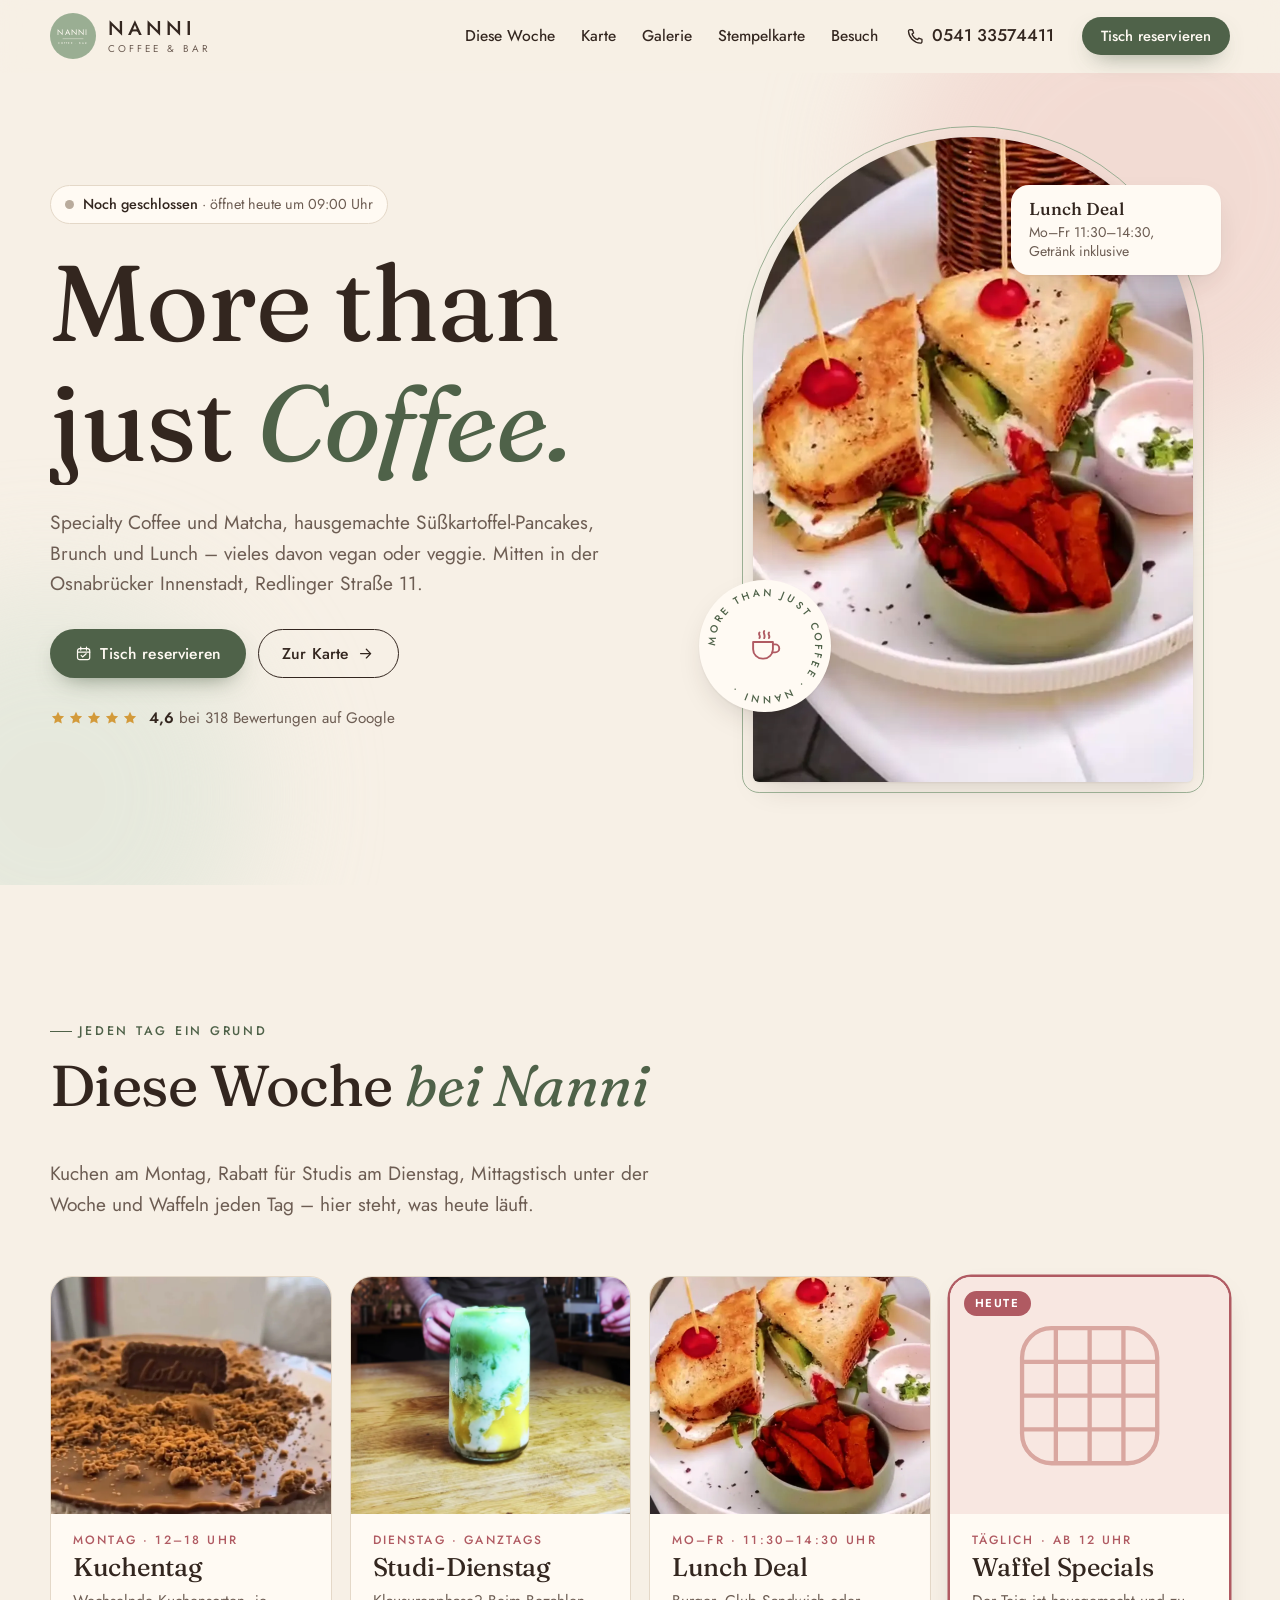
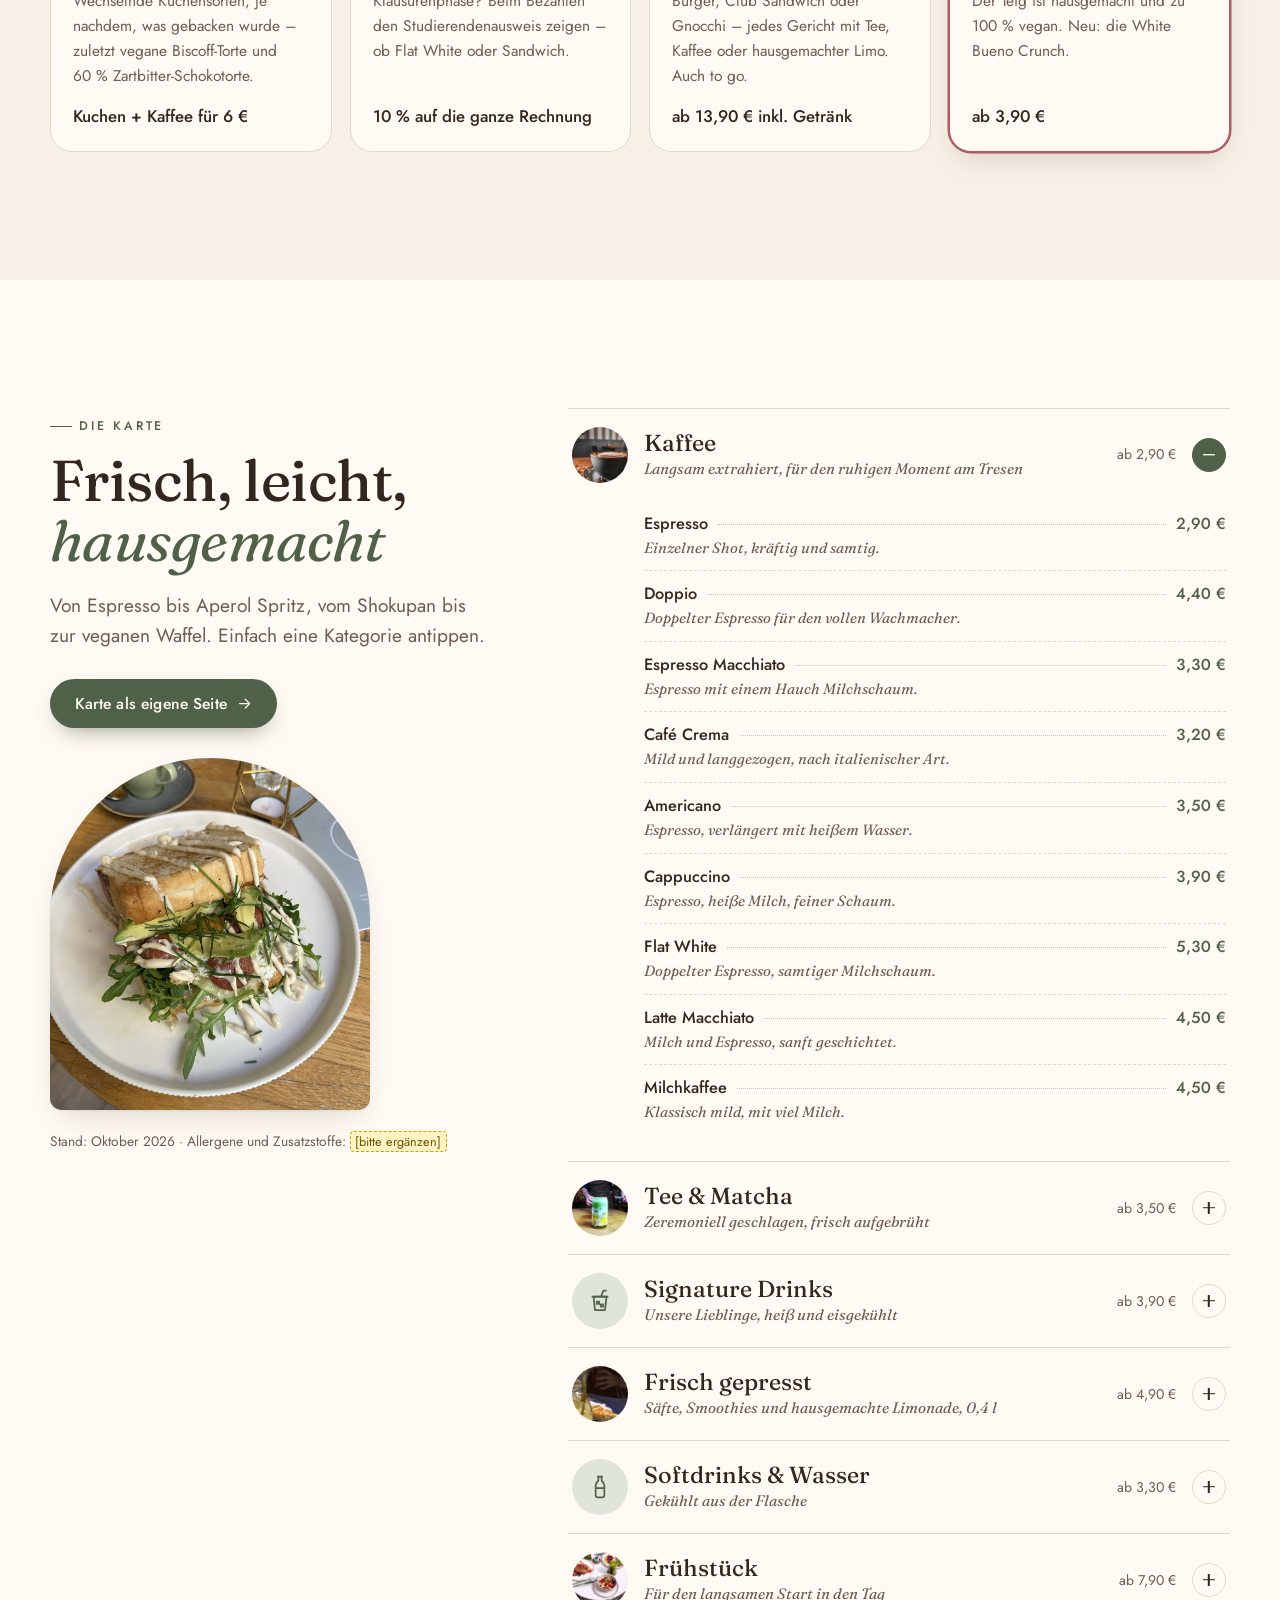
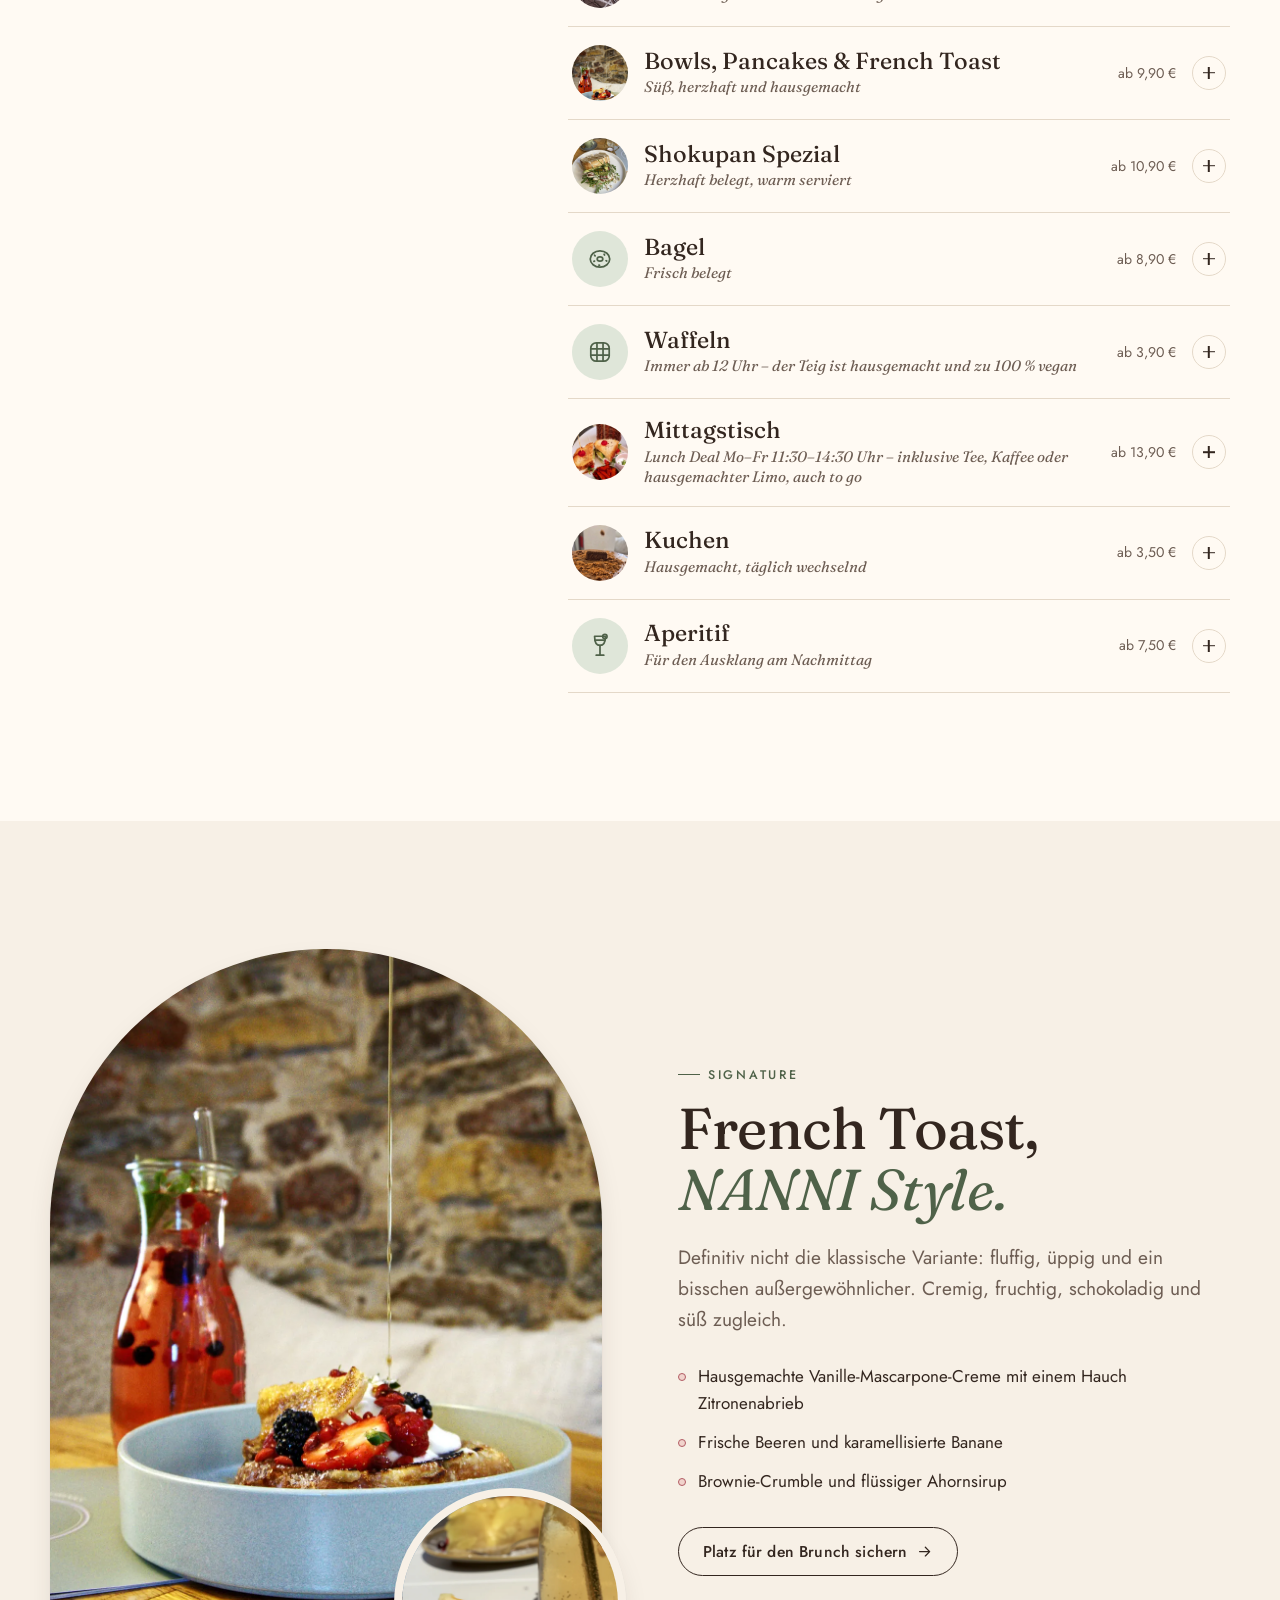
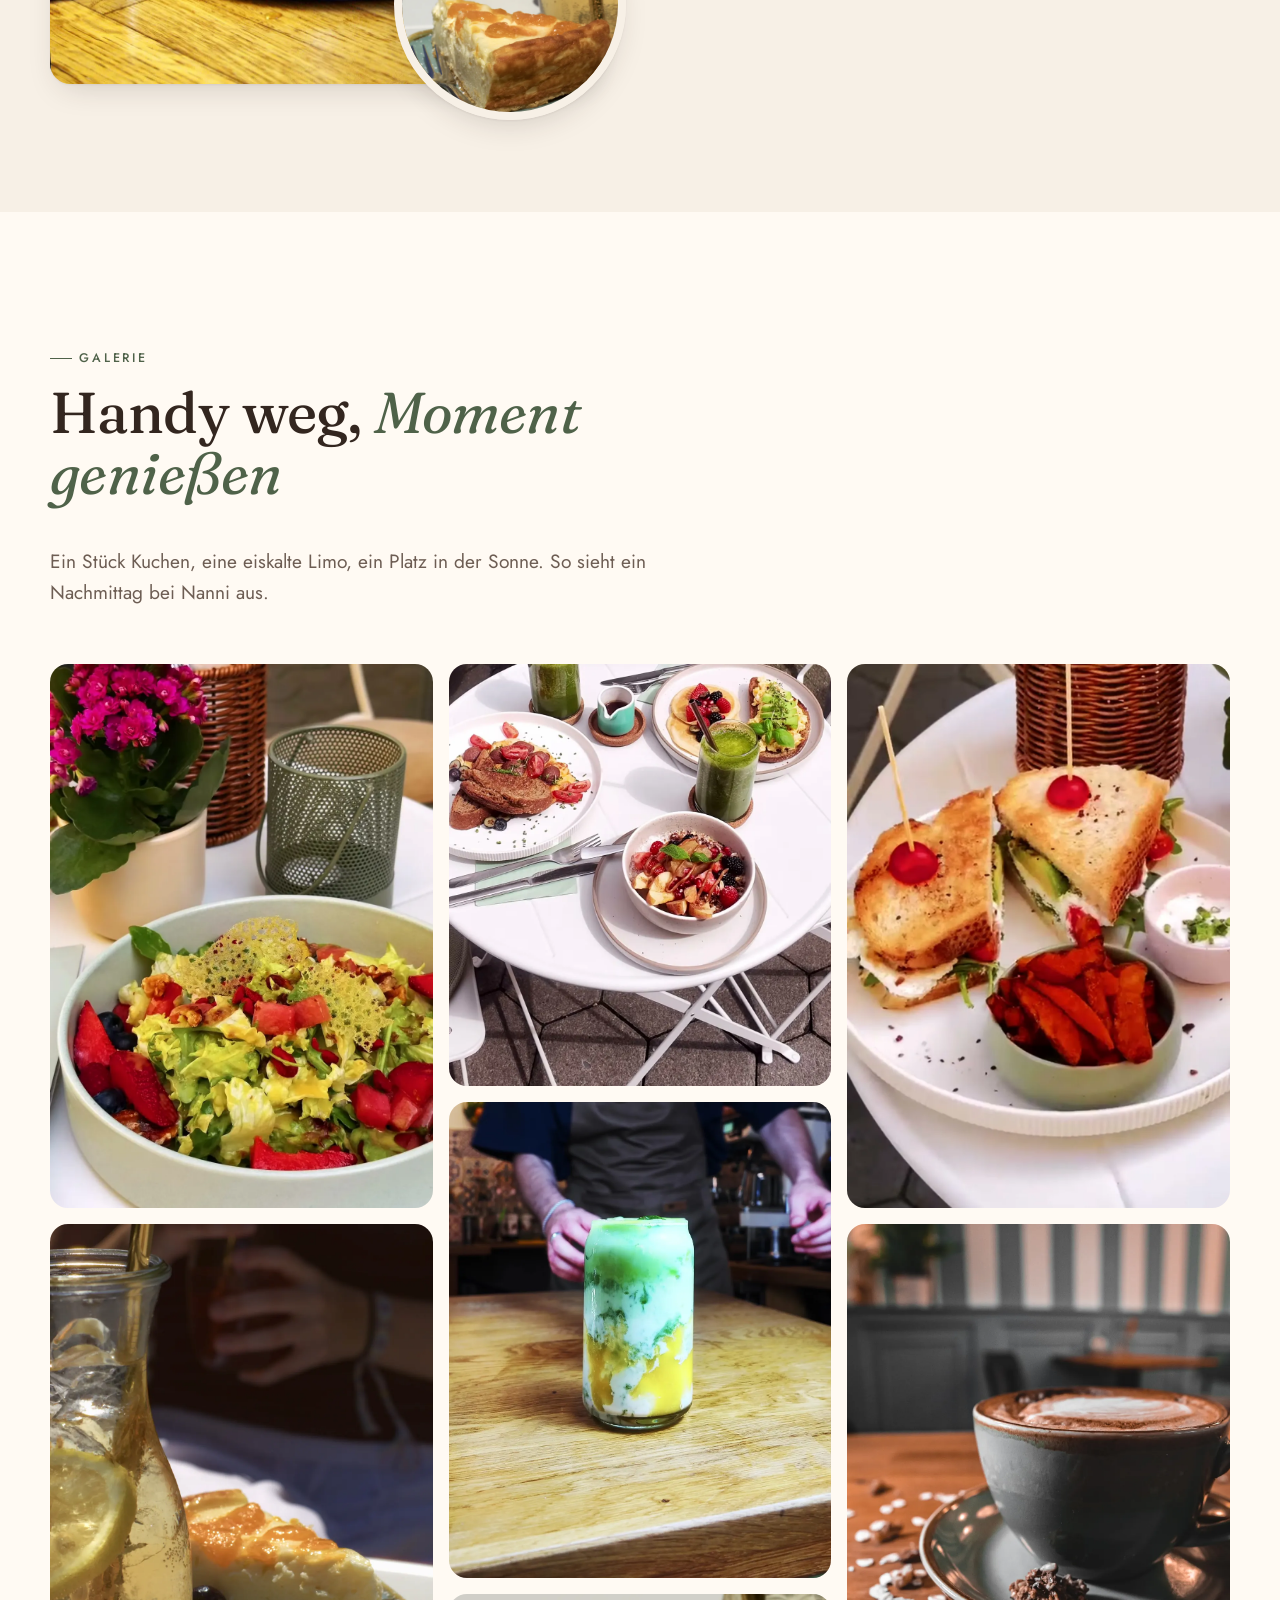
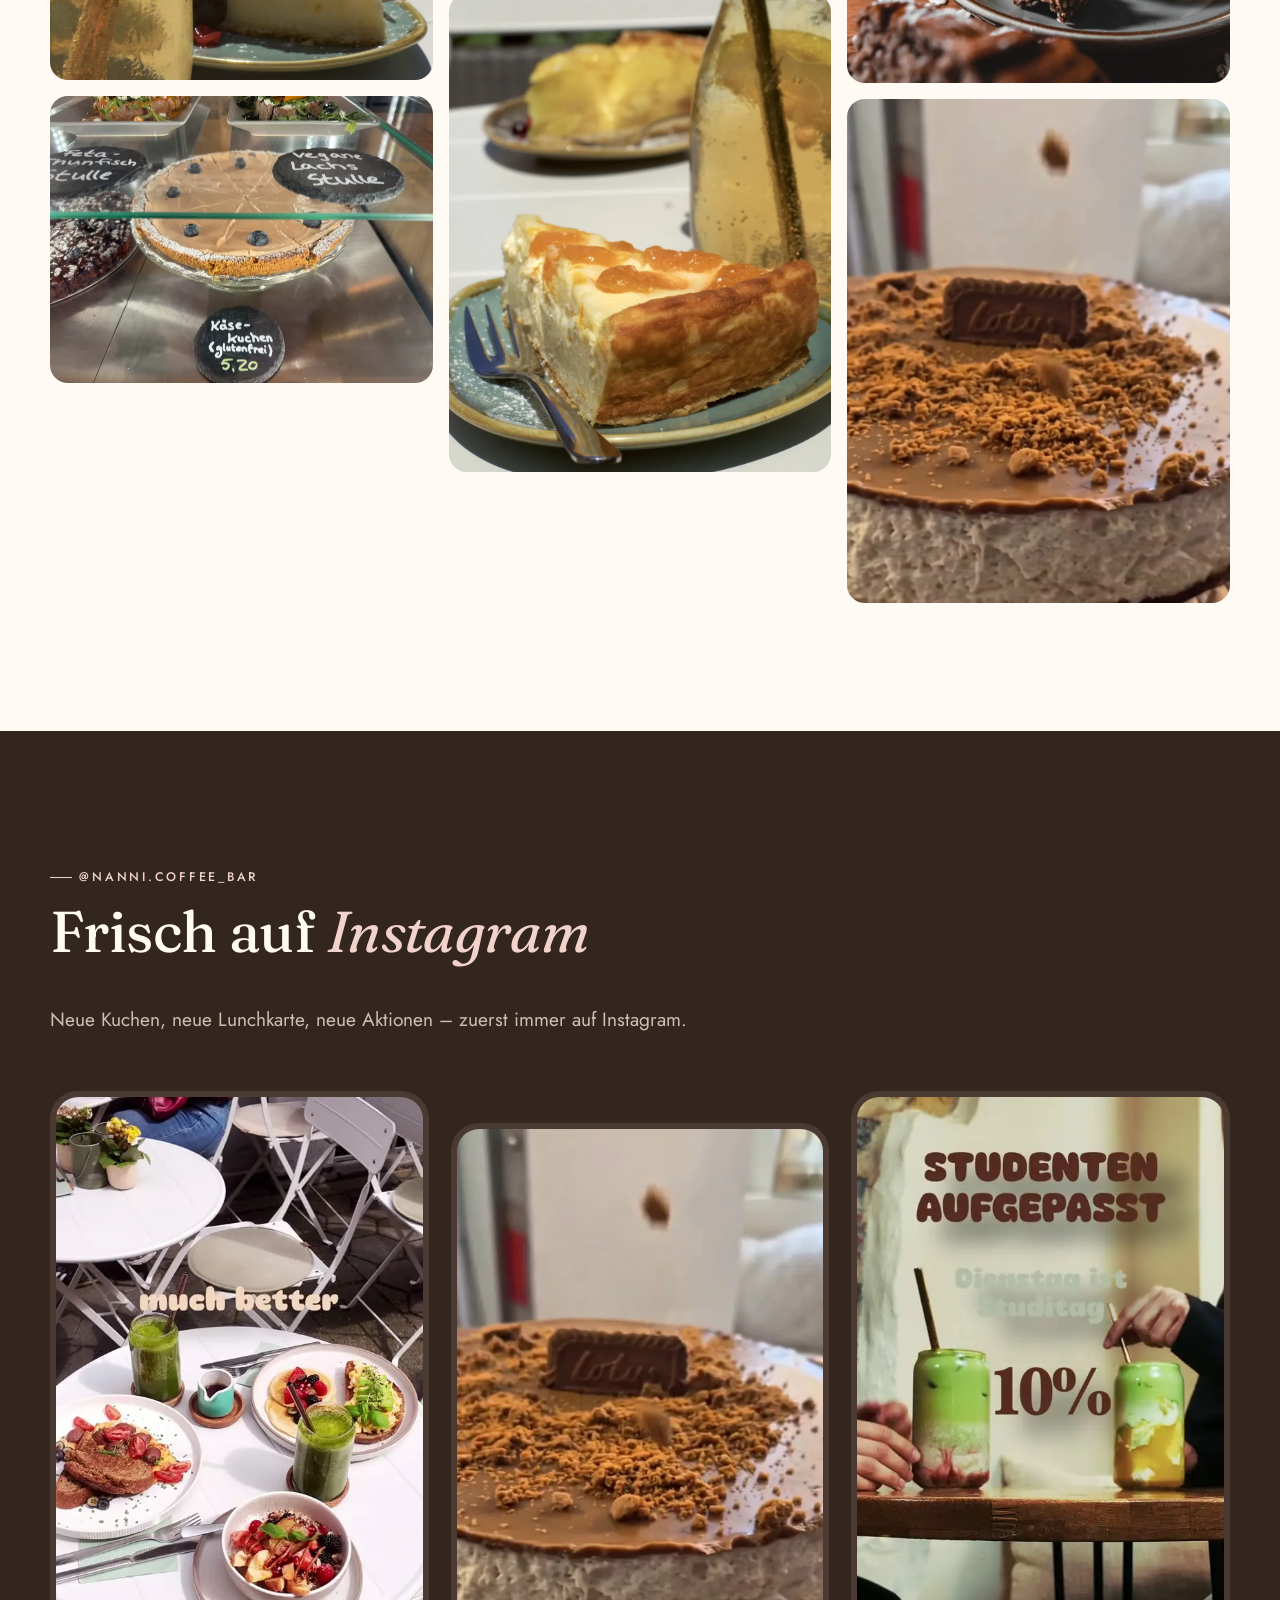
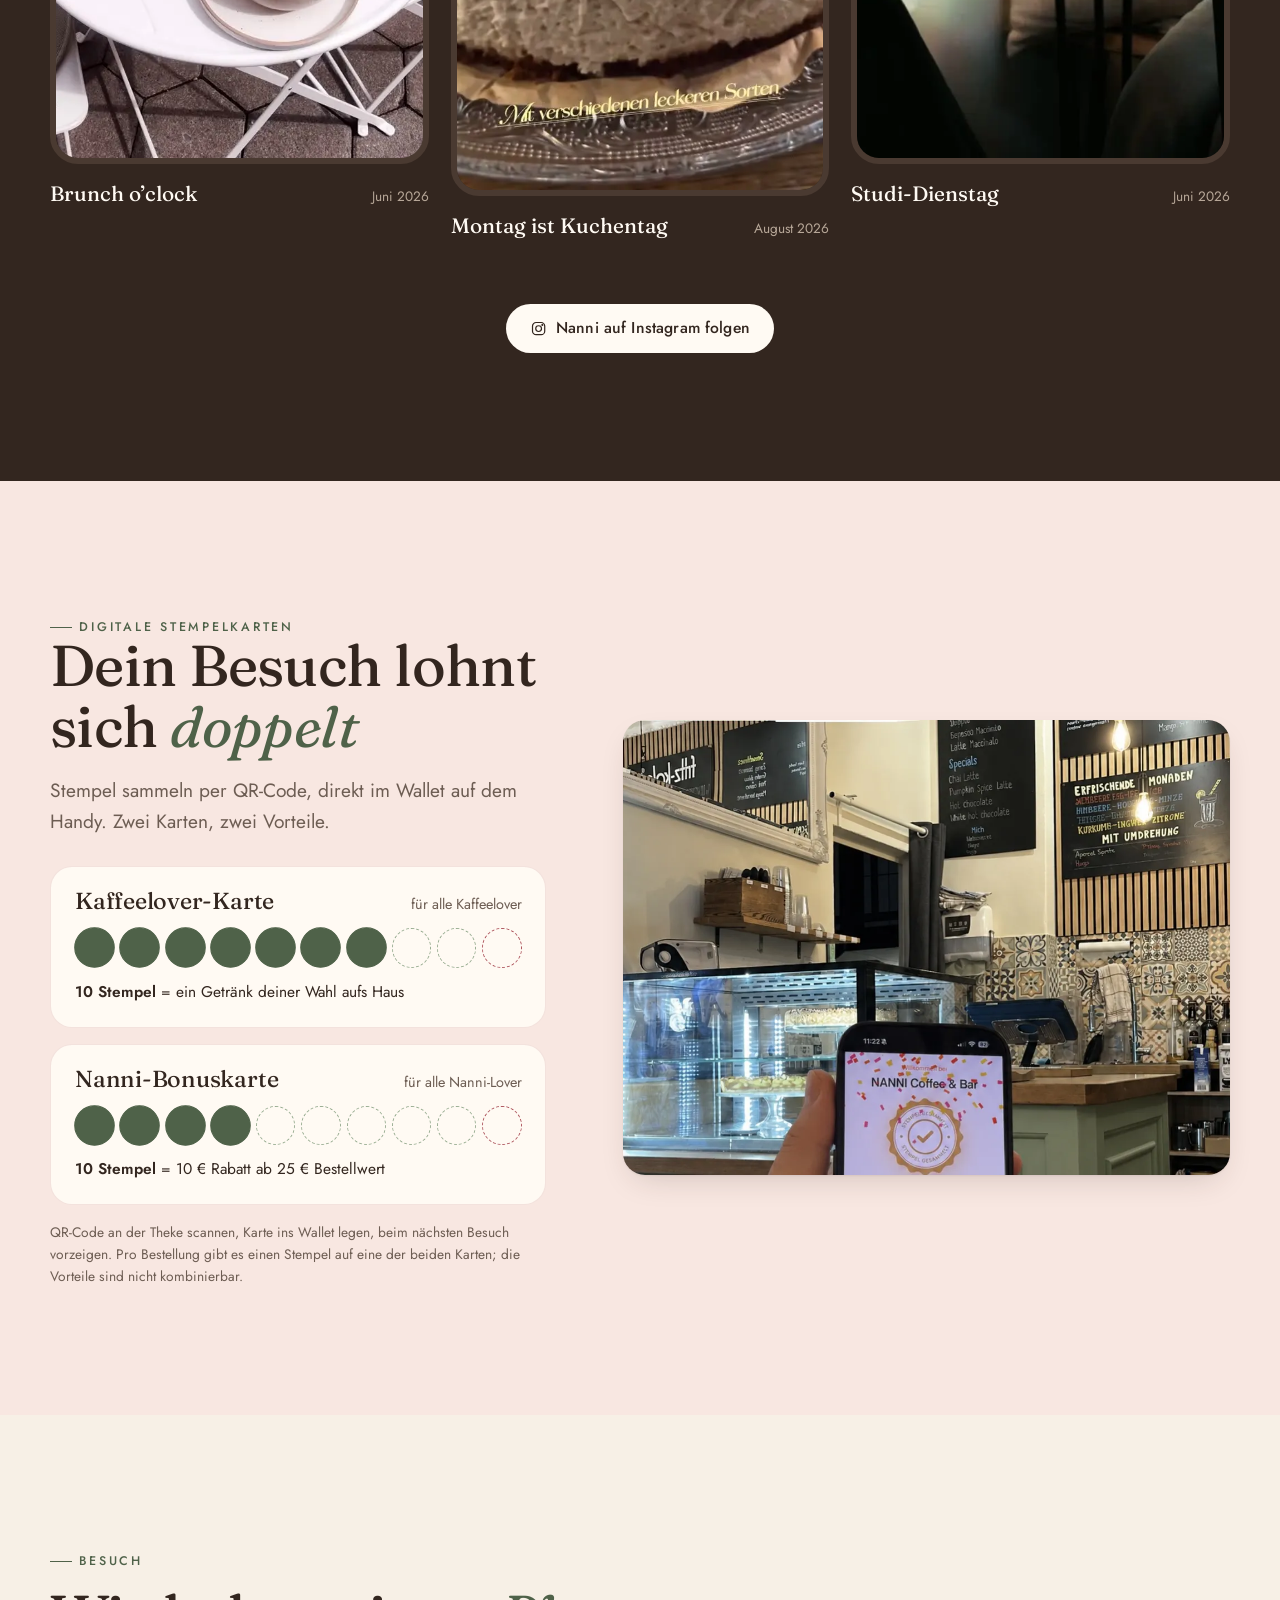
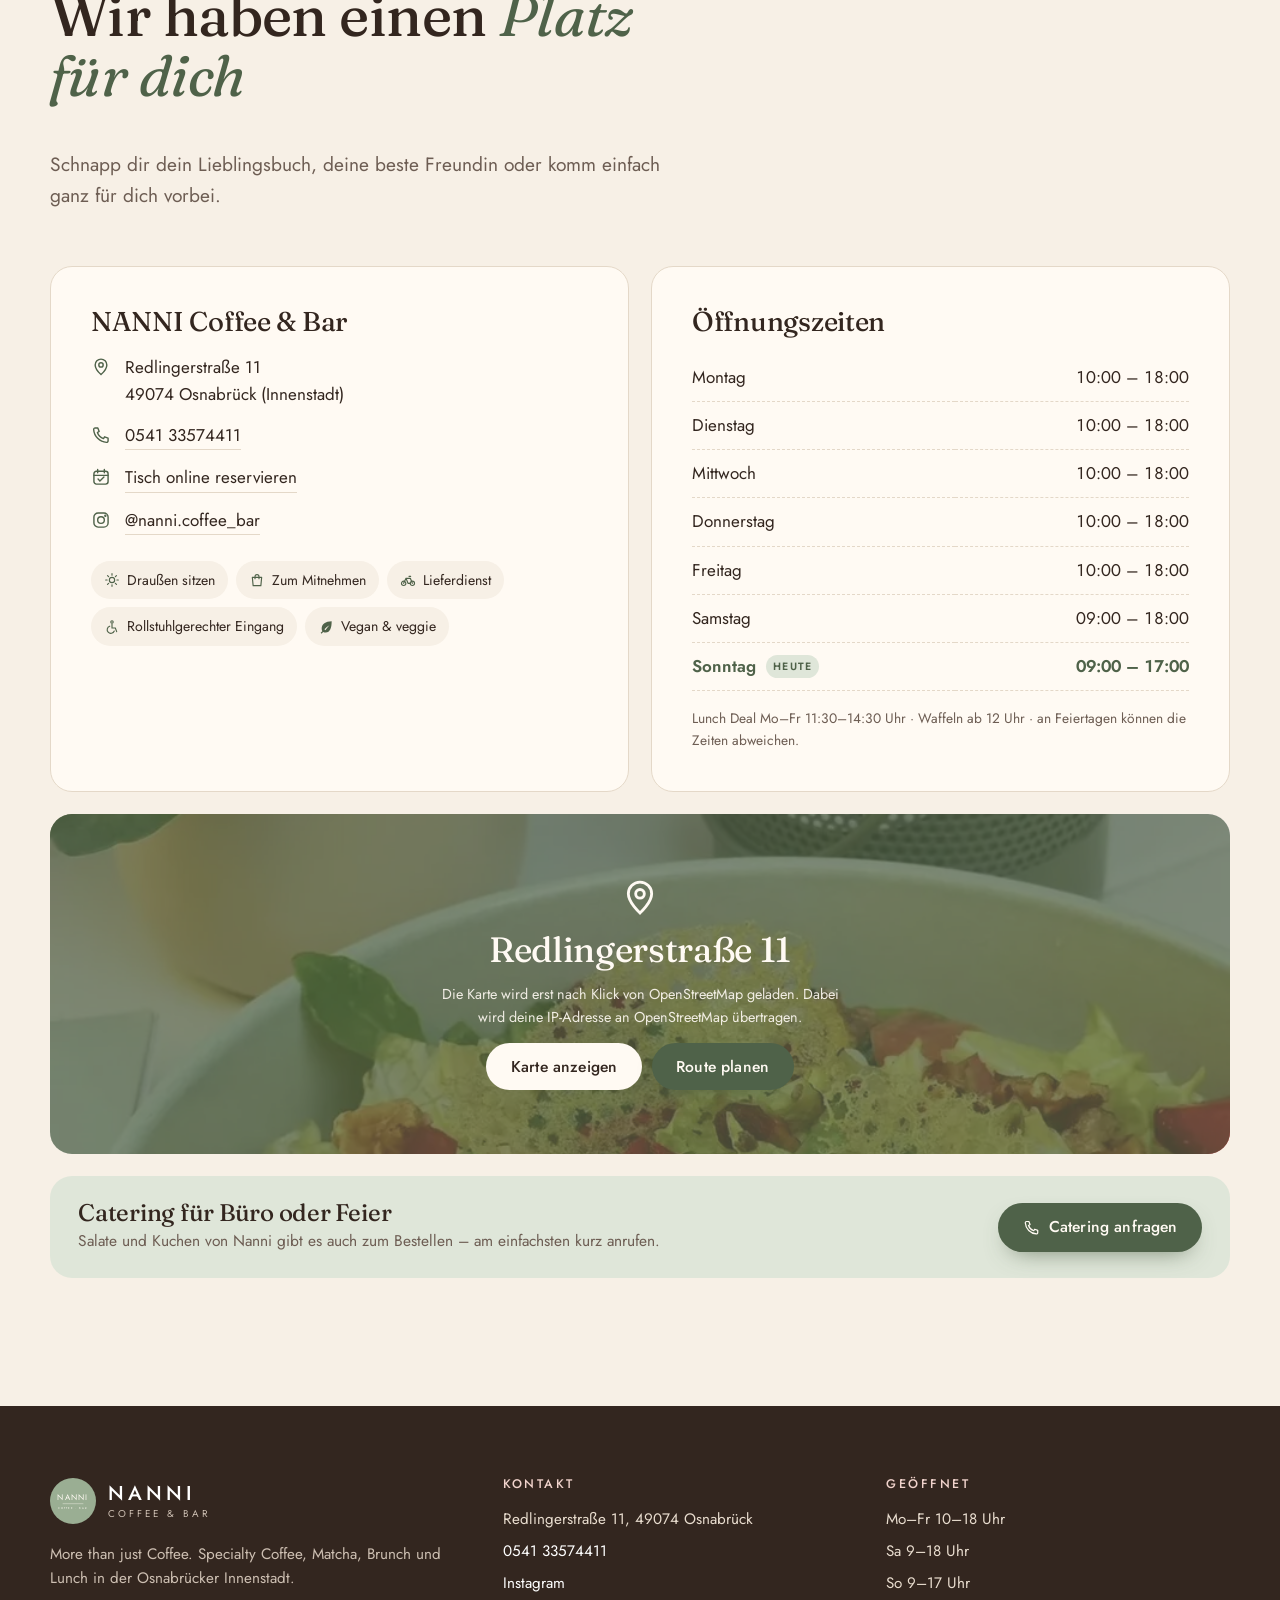
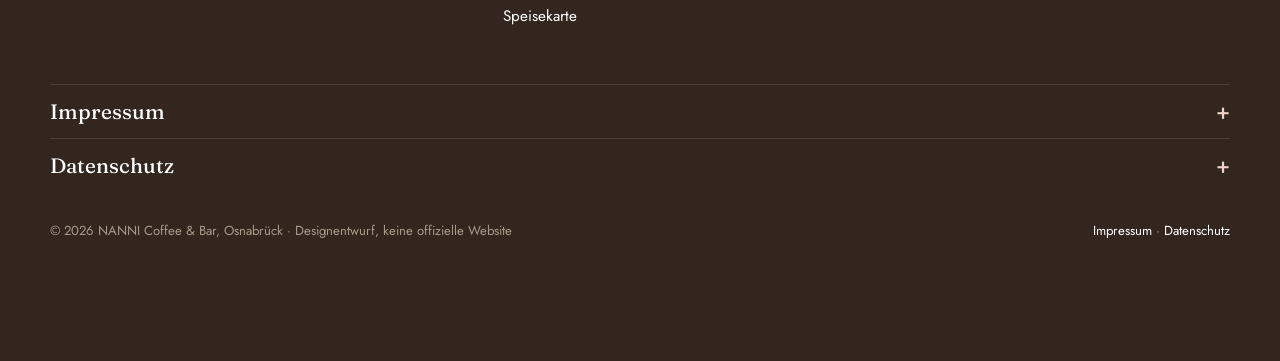
==== index.html @ 668072c0 "NANNI Coffee & Bar: Musterseite mit Speisekarte Co-Authored-By: Claude Opus 5.5 <noreply@anthropic.c" ====
<!doctype html>
<html lang="de">
<head>
<meta charset="utf-8">
<meta name="viewport" content="width=device-width, initial-scale=1, viewport-fit=cover">
<title>NANNI Coffee &amp; Bar Osnabrück – Specialty Coffee, Matcha, Brunch &amp; Lunch</title>
<meta name="description" content="NANNI Coffee & Bar in der Osnabrücker Innenstadt, Redlinger Straße 11: Specialty Coffee, Matcha, Süßkartoffel-Pancakes, Brunch und Lunch Deal – vieles vegan oder veggie. Täglich geöffnet.">
<meta name="robots" content="noindex">
<meta name="theme-color" content="#f7f0e6">
<meta property="og:type" content="website">
<meta property="og:locale" content="de_DE">
<meta property="og:title" content="NANNI Coffee & Bar – More than just Coffee.">
<meta property="og:description" content="Specialty Coffee, Matcha, Brunch und Lunch in der Osnabrücker Innenstadt. Redlinger Straße 11.">
<meta property="og:image" content="bilder/french-toast.webp">
<link rel="preload" href="fonts/fraunces.woff2" as="font" type="font/woff2" crossorigin>
<link rel="preload" href="fonts/jost.woff2" as="font" type="font/woff2" crossorigin>
<link rel="icon" href="data:image/svg+xml,%3Csvg xmlns='http://www.w3.org/2000/svg' viewBox='0 0 64 64'%3E%3Ccircle cx='32' cy='32' r='32' fill='%239aae93'/%3E%3Ctext x='32' y='41' font-family='sans-serif' font-size='26' text-anchor='middle' fill='%23fbf7f1'%3EN%3C/text%3E%3C/svg%3E">

<script type="application/ld+json">
{
  "@context": "https://schema.org",
  "@type": "CafeOrCoffeeShop",
  "name": "Nanni Coffee-Bar",
  "alternateName": "NANNI Coffee & Bar",
  "slogan": "More than just Coffee.",
  "description": "Café in der Osnabrücker Innenstadt mit Specialty Coffee, Matcha, Brunch, Lunch Deal und hausgemachten veganen Waffeln und Süßkartoffel-Pancakes.",
  "telephone": "+49 541 33574411",
  "priceRange": "10–20 €",
  "servesCuisine": ["Café", "Brunch", "Vegetarisch", "Vegan"],
  "image": "bilder/french-toast.webp",
  "address": {
    "@type": "PostalAddress",
    "streetAddress": "Redlingerstraße 11",
    "postalCode": "49074",
    "addressLocality": "Osnabrück",
    "addressRegion": "Niedersachsen",
    "addressCountry": "DE"
  },
  "geo": { "@type": "GeoCoordinates", "latitude": 52.2743974, "longitude": 8.0441274 },
  "hasMap": "https://maps.google.com/?cid=9787000125537021750",
  "sameAs": ["https://www.instagram.com/nanni.coffee_bar/"],
  "acceptsReservations": "https://app.teburio.de/widget/l/WbZD5zhi7zfXazpW5",
  "openingHoursSpecification": [
    { "@type": "OpeningHoursSpecification", "dayOfWeek": ["Monday", "Tuesday", "Wednesday", "Thursday", "Friday"], "opens": "10:00", "closes": "18:00" },
    { "@type": "OpeningHoursSpecification", "dayOfWeek": "Saturday", "opens": "09:00", "closes": "18:00" },
    { "@type": "OpeningHoursSpecification", "dayOfWeek": "Sunday", "opens": "09:00", "closes": "17:00" }
  ],
  "hasMenu": "karte.html"
}
</script>

<style>
@font-face { font-family: "Fraunces"; src: url("fonts/fraunces.woff2") format("woff2"); font-weight: 100 900; font-style: normal; font-display: swap; }
@font-face { font-family: "Fraunces"; src: url("fonts/fraunces-italic.woff2") format("woff2"); font-weight: 100 900; font-style: italic; font-display: swap; }
@font-face { font-family: "Jost"; src: url("fonts/jost.woff2") format("woff2"); font-weight: 100 900; font-style: normal; font-display: swap; }

:root {
  --cream: #f7f0e6;
  --paper: #fffaf3;
  --sage: #9aae93;
  --sage-soft: #dfe6d9;
  --sage-deep: #4f6249;
  --blush: #f1d3cc;
  --blush-soft: #f8e7e1;
  --rose: #b05a62;
  --espresso: #33261f;
  --muted: #6d5d53;
  --line: #e4d8c8;
  --radius: 22px;
  --shadow: 0 1px 2px rgba(51, 38, 31, .06), 0 12px 32px -12px rgba(51, 38, 31, .22);
  --serif: "Fraunces", Georgia, "Times New Roman", serif;
  --sans: "Jost", "Segoe UI", system-ui, -apple-system, sans-serif;
  --wrap: min(1180px, 100% - 40px);
}

*, *::before, *::after { box-sizing: border-box; }
html { scroll-behavior: smooth; scroll-padding-top: 84px; -webkit-text-size-adjust: 100%; }
body {
  margin: 0;
  background: var(--cream);
  color: var(--espresso);
  font: 400 17px/1.6 var(--sans);
  -webkit-font-smoothing: antialiased;
  overflow-x: hidden;
}
img, video { display: block; max-width: 100%; }
a { color: inherit; }
h1, h2, h3 { font-family: var(--serif); font-weight: 450; line-height: 1.05; margin: 0; letter-spacing: -.01em; }
h2 { font-size: clamp(2.2rem, 5vw, 3.6rem); }
h2 em, h1 em { font-style: italic; color: var(--sage-deep); font-weight: 400; }
p { margin: 0; }
.wrap { width: var(--wrap); margin-inline: auto; }
.kicker {
  font: 500 .78rem/1 var(--sans);
  letter-spacing: .22em;
  text-transform: uppercase;
  color: var(--sage-deep);
  display: inline-flex; align-items: center; gap: .6em;
}
.kicker::before { content: ""; width: 22px; height: 1px; background: currentColor; }
.lead { font-size: clamp(1.05rem, 1.6vw, 1.2rem); color: var(--muted); max-width: 34em; }
.icon { width: 1.1em; height: 1.1em; flex: none; }
.sr-only { position: absolute; width: 1px; height: 1px; overflow: hidden; clip: rect(0 0 0 0); white-space: nowrap; }
:focus-visible { outline: 2px solid var(--rose); outline-offset: 3px; border-radius: 6px; }

/* Platzhalter fuer Angaben, die der Laden noch liefern muss */
.fill { background: #fff3c4; color: #6b5300; border: 1px dashed #c9a400; padding: 0 .35em; border-radius: 4px; font-style: normal; font-size: .92em; white-space: nowrap; }

/* ---------- Buttons ---------- */
.btn {
  display: inline-flex; align-items: center; gap: .55em;
  padding: .95em 1.5em; border-radius: 999px;
  font: 500 .98rem/1 var(--sans); text-decoration: none; letter-spacing: .01em;
  border: 1.5px solid transparent; cursor: pointer;
  transition: transform .25s ease, background-color .25s ease, color .25s ease, box-shadow .25s ease;
}
.btn:hover { transform: translateY(-2px); }
.btn-primary { background: var(--sage-deep); color: var(--paper); box-shadow: 0 10px 24px -12px rgba(79, 98, 73, .8); }
.btn-primary:hover { background: #42533d; }
.btn-ghost { border-color: var(--espresso); color: var(--espresso); }
.btn-ghost:hover { background: var(--espresso); color: var(--paper); }
.btn-light { background: var(--paper); color: var(--espresso); }

/* ---------- Header ---------- */
.site-header {
  position: sticky; top: 0; z-index: 50;
  background: rgba(247, 240, 230, .82);
  backdrop-filter: saturate(1.4) blur(14px);
  -webkit-backdrop-filter: saturate(1.4) blur(14px);
  border-bottom: 1px solid transparent;
  transition: border-color .3s ease;
}
.site-header.scrolled { border-bottom-color: var(--line); }
.nav { display: flex; align-items: center; gap: 28px; height: 72px; }
.brand { display: flex; align-items: center; gap: 12px; text-decoration: none; margin-right: auto; }
.brand svg { width: 46px; height: 46px; }
.brand-word { display: flex; flex-direction: column; line-height: 1; }
.brand-word b { font: 500 1.25rem/1 var(--sans); letter-spacing: .2em; }
.brand-word span { font: 400 .62rem/1 var(--sans); letter-spacing: .3em; color: var(--muted); margin-top: 5px; }
.nav-links { display: flex; gap: 26px; list-style: none; margin: 0; padding: 0; }
.nav-links a { text-decoration: none; font-weight: 450; font-size: .98rem; position: relative; padding: 4px 0; }
.nav-links a::after { content: ""; position: absolute; left: 0; right: 100%; bottom: 0; height: 1.5px; background: var(--rose); transition: right .3s ease; }
.nav-links a:hover::after { right: 0; }
.nav-tel { display: inline-flex; align-items: center; gap: .45em; text-decoration: none; font-weight: 500; }
.nav .btn { padding: .75em 1.2em; font-size: .92rem; }
.menu-toggle { display: none; background: none; border: 0; padding: 8px; cursor: pointer; color: var(--espresso); }

/* ---------- Hero ---------- */
.hero { position: relative; padding: clamp(28px, 5vw, 64px) 0 clamp(56px, 8vw, 110px); overflow: hidden; }
.hero::before, .hero::after {
  content: ""; position: absolute; border-radius: 50%; filter: blur(60px); z-index: -1; opacity: .7;
}
.hero::before { width: 520px; height: 520px; background: var(--blush); right: -120px; top: -140px; }
.hero::after { width: 420px; height: 420px; background: var(--sage-soft); left: -160px; bottom: -120px; }
.hero-grid { display: grid; grid-template-columns: 1.08fr .92fr; gap: clamp(32px, 5vw, 80px); align-items: center; }
.status {
  display: inline-flex; align-items: center; gap: .6em;
  background: var(--paper); border: 1px solid var(--line);
  padding: .5em 1em; border-radius: 999px; font-size: .9rem; color: var(--muted);
}
.status i { width: 9px; height: 9px; border-radius: 50%; background: #b9ab9c; flex: none; }
.status.open i { background: #4f9a5b; box-shadow: 0 0 0 4px rgba(79, 154, 91, .18); animation: pulse 2.4s ease-in-out infinite; }
.status b { color: var(--espresso); font-weight: 500; }
@keyframes pulse { 50% { box-shadow: 0 0 0 8px rgba(79, 154, 91, 0); } }
.hero h1 { font-size: clamp(3.1rem, 8.4vw, 7.2rem); margin: 22px 0 22px; font-weight: 420; }
.hero h1 .line { display: block; overflow: hidden; padding-bottom: .06em; }
.hero h1 .line > span { display: inline-block; transform: translateY(105%); animation: rise 1s cubic-bezier(.2, .8, .2, 1) forwards; }
.hero h1 .line:nth-child(2) > span { animation-delay: .12s; }
@keyframes rise { to { transform: none; } }
.hero-cta { display: flex; flex-wrap: wrap; gap: 12px; margin: 30px 0 28px; }
.rating { display: inline-flex; align-items: center; gap: .7em; text-decoration: none; font-size: .95rem; color: var(--muted); }
.rating .stars { display: inline-flex; gap: 2px; color: #d39a3a; }
.rating .stars svg { width: 16px; height: 16px; }
.rating b { color: var(--espresso); font-weight: 600; }
.rating:hover span { text-decoration: underline; }

.hero-visual { position: relative; justify-self: center; width: min(100%, 440px); }
.arch {
  position: relative; aspect-ratio: 9 / 13.2; border-radius: 999px 999px 28px 28px; overflow: hidden;
  background: var(--sage-soft); box-shadow: var(--shadow);
  outline: 1.5px solid var(--sage); outline-offset: 10px;
}
.arch video, .arch img { width: 100%; height: 100%; object-fit: cover; }
.badge {
  position: absolute; left: -54px; bottom: 70px; width: 132px; height: 132px;
  background: var(--paper); border-radius: 50%; box-shadow: var(--shadow); display: grid; place-items: center;
}
.badge svg.ring { position: absolute; inset: 0; width: 100%; height: 100%; animation: spin 22s linear infinite; }
.badge svg.ring text { font: 500 10.4px var(--sans); letter-spacing: 3.1px; fill: var(--sage-deep); text-transform: uppercase; }
.badge .cup { width: 38px; height: 38px; color: var(--rose); }
@keyframes spin { to { transform: rotate(360deg); } }
.float-card {
  position: absolute; right: -28px; top: 48px; background: var(--paper); border-radius: 18px;
  padding: 14px 18px; box-shadow: var(--shadow); max-width: 210px; font-size: .88rem; line-height: 1.35;
  animation: bob 6s ease-in-out infinite;
}
.float-card b { display: block; font: 500 1.08rem/1.15 var(--serif); margin-bottom: 4px; }
.float-card span { color: var(--muted); }
@keyframes bob { 50% { transform: translateY(-8px); } }

/* ---------- Sections ---------- */
section { position: relative; }
.section { padding: clamp(72px, 10vw, 130px) 0; }
.section-head { display: flex; justify-content: space-between; align-items: end; gap: 24px 48px; flex-wrap: wrap; margin-bottom: clamp(36px, 5vw, 56px); }
.section-head > div { max-width: 640px; }
.section-head h2 { margin-top: 16px; }
.section-head .lead { margin-top: 18px; }

/* Woche */
.week { display: grid; grid-template-columns: repeat(4, 1fr); gap: 18px; }
.day-card {
  position: relative; background: var(--paper); border-radius: var(--radius); overflow: hidden;
  border: 1px solid var(--line); display: flex; flex-direction: column;
  transition: transform .35s ease, box-shadow .35s ease;
}
.day-card:hover { transform: translateY(-6px); box-shadow: var(--shadow); }
.day-card .ph { aspect-ratio: 4 / 3.4; overflow: hidden; background: var(--sage-soft); }
.day-card .ph img { width: 100%; height: 100%; object-fit: cover; transition: transform .8s ease; }
.day-card:hover .ph img { transform: scale(1.05); }
.day-card .body { padding: 20px 22px 24px; display: flex; flex-direction: column; gap: 8px; flex: 1; }
.day-card .when { font: 500 .75rem/1 var(--sans); letter-spacing: .18em; text-transform: uppercase; color: var(--rose); }
.day-card h3 { font-size: 1.6rem; }
.day-card p { color: var(--muted); font-size: .97rem; }
.day-card .big { margin-top: auto; padding-top: 10px; font: 500 1.05rem/1.2 var(--sans); color: var(--espresso); }
.day-card .today {
  position: absolute; top: 14px; left: 14px; z-index: 2; display: none;
  background: var(--rose); color: #fff; font: 600 .72rem/1 var(--sans); letter-spacing: .14em; text-transform: uppercase;
  padding: 7px 11px; border-radius: 999px;
}
.day-card.is-today { border-color: var(--rose); box-shadow: 0 0 0 1.5px var(--rose), var(--shadow); }
.day-card.is-today .today { display: inline-block; }
.day-card .waffle-ph { background: var(--blush-soft); display: grid; place-items: center; }
.waffle-ph svg { width: 62%; height: auto; color: #d9a7a0; }

/* Karte */
.karte { background: var(--paper); }
.karte-grid { display: grid; grid-template-columns: .8fr 1.2fr; gap: clamp(32px, 6vw, 88px); align-items: start; }
.karte-intro { position: sticky; top: 104px; }
.karte-intro h2 { margin: 16px 0 18px; }
.karte-intro .row { display: flex; flex-wrap: wrap; gap: 10px; margin: 28px 0 30px; }
.karte-photo { border-radius: 300px 300px var(--radius) var(--radius); overflow: hidden; aspect-ratio: 4 / 4.4; max-width: 320px; box-shadow: var(--shadow); background: var(--sage-soft); }
.karte-photo img { width: 100%; height: 100%; object-fit: cover; }
.karte-stand { font-size: .86rem; color: var(--muted); margin-top: 20px; }

.menu-acc { border-top: 1px solid var(--line); }
details.cat { border-bottom: 1px solid var(--line); }
details.cat > summary { list-style: none; display: flex; align-items: center; gap: 16px; padding: 18px 4px; cursor: pointer; border-radius: 14px; }
details.cat > summary::-webkit-details-marker { display: none; }
.cat-thumb { width: 56px; height: 56px; border-radius: 50%; overflow: hidden; flex: none; background: var(--sage-soft); display: grid; place-items: center; }
.cat-thumb img { width: 100%; height: 100%; object-fit: cover; transition: transform .6s ease; }
summary:hover .cat-thumb img { transform: scale(1.08); }
.cat-icon svg { width: 26px; height: 26px; color: var(--sage-deep); }
.cat-title { flex: 1; min-width: 0; display: grid; gap: 3px; }
.cat-title b { font: 450 1.45rem/1.15 var(--serif); }
.cat-title small { font: italic 400 .95rem/1.35 var(--serif); color: var(--muted); }
.cat-meta { font-size: .88rem; color: var(--muted); white-space: nowrap; }
.cat-plus { width: 34px; height: 34px; border-radius: 50%; border: 1.5px solid var(--line); position: relative; flex: none; transition: background-color .25s, border-color .25s; }
.cat-plus::before, .cat-plus::after { content: ""; position: absolute; left: 50%; top: 50%; width: 12px; height: 1.6px; background: var(--espresso); transform: translate(-50%, -50%); transition: transform .35s ease, background-color .25s; }
.cat-plus::after { transform: translate(-50%, -50%) rotate(90deg); }
summary:hover .cat-plus { border-color: var(--sage); }
details[open] > summary .cat-plus { background: var(--sage-deep); border-color: var(--sage-deep); }
details[open] > summary .cat-plus::before, details[open] > summary .cat-plus::after { background: var(--paper); }
details[open] > summary .cat-plus::after { transform: translate(-50%, -50%) rotate(0deg); }
.cat-body { padding: 0 4px 26px 76px; }
@supports (interpolate-size: allow-keywords) {
  :root { interpolate-size: allow-keywords; }
  details.cat::details-content { block-size: 0; overflow: hidden; transition: block-size .4s ease, content-visibility .4s allow-discrete; }
  details.cat[open]::details-content { block-size: auto; }
}

/* Positionen – gleiche Optik wie auf karte.html */
.mi-list { list-style: none; margin: 0; padding: 0; }
.mi { padding: 12px 0; }
.mi + .mi { border-top: 1px dashed var(--line); }
.mi-top { display: flex; align-items: baseline; gap: 10px; }
.mi h4 { margin: 0; font: 500 1.02rem/1.35 var(--sans); }
.mi-line { flex: 1; min-width: 14px; border-bottom: 1.5px dotted #d3c4b1; transform: translateY(-4px); }
.mi-price { font: 500 1rem/1.35 var(--sans); font-variant-numeric: tabular-nums; white-space: nowrap; color: var(--sage-deep); }
.mi p { margin-top: 2px; font: italic 400 .93rem/1.45 var(--serif); color: var(--muted); max-width: 46em; }
.tag { font: 600 .62rem/1 var(--sans); letter-spacing: .12em; text-transform: uppercase; padding: 4px 7px; border-radius: 999px; display: inline-flex; align-items: center; gap: 4px; vertical-align: 2px; margin-left: 4px; }
.tag svg { width: 10px; height: 10px; }
.tag-vegan { background: var(--sage-soft); color: var(--sage-deep); }
.tag-veggie { background: var(--blush-soft); color: var(--rose); }
.tag-badge { background: var(--rose); color: #fff; }
.callout { background: var(--sage-deep); color: var(--paper); border-radius: 20px; padding: 18px 20px; margin: 2px 0 12px; }
.callout b { display: block; font: italic 450 1.2rem/1.25 var(--serif); margin-bottom: 4px; }
.callout p { font-size: .92rem; opacity: .9; }
.cat-note { margin-top: 12px; font-size: .88rem; color: var(--muted); background: var(--cream); border-radius: 12px; padding: 10px 14px; }

/* Signature */
.signature { display: grid; grid-template-columns: 1fr 1fr; gap: clamp(32px, 6vw, 96px); align-items: center; }
.sig-media { position: relative; }
.sig-media .main { border-radius: 300px 300px var(--radius) var(--radius); overflow: hidden; aspect-ratio: 3 / 4; box-shadow: var(--shadow); }
.sig-media .main img { width: 100%; height: 100%; object-fit: cover; }
.sig-media .small {
  position: absolute; right: -24px; bottom: -36px; width: 42%; aspect-ratio: 1; border-radius: 50%; overflow: hidden;
  border: 8px solid var(--cream); box-shadow: var(--shadow);
}
.sig-media .small img { width: 100%; height: 100%; object-fit: cover; }
.sig-text h2 { margin: 16px 0 22px; }
.sig-list { list-style: none; padding: 0; margin: 28px 0 32px; display: grid; gap: 12px; }
.sig-list li { display: flex; gap: 12px; align-items: baseline; }
.sig-list li::before { content: ""; width: 8px; height: 8px; border-radius: 50%; background: var(--blush); border: 1.5px solid var(--rose); flex: none; transform: translateY(-1px); }

/* Galerie */
.gallery { columns: 3 260px; column-gap: 16px; }
.gallery button {
  display: block; width: 100%; margin: 0 0 16px; padding: 0; border: 0; background: var(--sage-soft);
  border-radius: 18px; overflow: hidden; cursor: zoom-in; break-inside: avoid; position: relative;
}
.gallery img { width: 100%; height: auto; transition: transform .8s ease, filter .4s ease; }
.gallery button:hover img { transform: scale(1.04); }
.gallery button span {
  position: absolute; left: 12px; bottom: 12px; background: rgba(255, 250, 243, .92); color: var(--espresso);
  font-size: .82rem; padding: 6px 10px; border-radius: 999px; opacity: 0; transform: translateY(6px); transition: .3s ease;
}
.gallery button:hover span, .gallery button:focus-visible span { opacity: 1; transform: none; }
dialog.lightbox { border: 0; padding: 0; background: transparent; max-width: min(92vw, 1000px); max-height: 92vh; }
dialog.lightbox::backdrop { background: rgba(33, 25, 20, .86); }
dialog.lightbox img { max-height: 86vh; width: auto; margin: auto; border-radius: 14px; }
dialog.lightbox p { color: #f3e9dc; text-align: center; margin-top: 10px; font-size: .95rem; }
dialog.lightbox button { position: fixed; top: 16px; right: 16px; background: var(--paper); border: 0; width: 44px; height: 44px; border-radius: 50%; cursor: pointer; display: grid; place-items: center; }

/* Reels */
.reels-sec { background: var(--espresso); color: var(--paper); overflow: hidden; }
.reels-sec .kicker { color: var(--blush); }
.reels-sec h2 em { color: var(--blush); }
.reels-sec .lead { color: #cdbfb2; }
.reels { display: grid; grid-template-columns: repeat(3, 1fr); gap: 22px; }
.reel { text-decoration: none; display: block; }
.reel .phone {
  position: relative; aspect-ratio: 9 / 16; border-radius: 28px; overflow: hidden; background: #241b16;
  border: 6px solid #4a3a31; transition: transform .4s ease;
}
.reel:nth-child(2) .phone { transform: translateY(32px); }
.reel:hover .phone { transform: translateY(-6px); }
.reel:nth-child(2):hover .phone { transform: translateY(26px); }
.reel video { width: 100%; height: 100%; object-fit: cover; }
.reel .label { margin-top: 18px; display: flex; justify-content: space-between; align-items: baseline; gap: 12px; }
.reel:nth-child(2) .label { margin-top: 50px; }
.reel .label b { font: 450 1.3rem/1.2 var(--serif); }
.reel .label span { font-size: .85rem; color: #b7a798; white-space: nowrap; }
.insta-cta { margin-top: 64px; display: flex; justify-content: center; }

/* Stempelkarte */
.stamps-sec { background: var(--blush-soft); }
.stamps-grid { display: grid; grid-template-columns: .9fr 1.1fr; gap: clamp(32px, 6vw, 80px); align-items: center; }
.stamp-cards { display: grid; gap: 16px; margin-top: 30px; }
.stamp-card { background: var(--paper); border-radius: var(--radius); padding: 22px 24px; display: grid; gap: 12px; border: 1px solid rgba(176, 90, 98, .15); }
.stamp-card header { display: flex; justify-content: space-between; align-items: baseline; gap: 12px; flex-wrap: wrap; }
.stamp-card h3 { font-size: 1.45rem; }
.stamp-card header span { font-size: .9rem; color: var(--muted); }
.dots { display: grid; grid-template-columns: repeat(10, 1fr); gap: 6px; }
.dots i { aspect-ratio: 1; border-radius: 50%; border: 1.5px dashed var(--sage); display: grid; place-items: center; transition: background-color .3s ease, border-color .3s ease, transform .3s ease; }
.dots i.on { background: var(--sage-deep); border: 1.5px solid var(--sage-deep); transform: scale(1.04); }
.dots i:last-child { border-color: var(--rose); }
.dots i:last-child.on { background: var(--rose); border-color: var(--rose); }
.stamp-card p { font-size: .97rem; }
.stamp-card p b { font-weight: 600; }
.stamps-photo { border-radius: var(--radius); overflow: hidden; box-shadow: var(--shadow); aspect-ratio: 4 / 3; }
.stamps-photo img { width: 100%; height: 100%; object-fit: cover; }
.fine { font-size: .86rem; color: var(--muted); margin-top: 16px; }

/* Besuch */
.visit { display: grid; grid-template-columns: 1fr 1fr; gap: 22px; }
.visit-card { background: var(--paper); border-radius: var(--radius); padding: clamp(24px, 4vw, 40px); border: 1px solid var(--line); }
.visit-card h3 { font-size: 1.7rem; margin-bottom: 18px; }
.contact-list { list-style: none; padding: 0; margin: 0 0 26px; display: grid; gap: 14px; }
.contact-list li { display: flex; gap: 14px; align-items: flex-start; }
.contact-list svg { width: 20px; height: 20px; color: var(--sage-deep); margin-top: 3px; flex: none; }
.contact-list a { text-decoration: none; border-bottom: 1px solid var(--line); }
.contact-list a:hover { border-color: var(--rose); }
.hours { width: 100%; border-collapse: collapse; font-variant-numeric: tabular-nums; }
.hours td { padding: 10px 0; border-bottom: 1px dashed var(--line); }
.hours td:last-child { text-align: right; }
.hours tr.is-today td { font-weight: 600; color: var(--sage-deep); }
.hours tr.is-today td:first-child::after { content: "heute"; margin-left: 10px; font: 600 .66rem/1 var(--sans); letter-spacing: .12em; text-transform: uppercase; background: var(--sage-soft); padding: 4px 7px; border-radius: 999px; vertical-align: 2px; }
.perks { display: flex; flex-wrap: wrap; gap: 8px; margin-top: 24px; }
.perks span { display: inline-flex; align-items: center; gap: 7px; background: var(--cream); border-radius: 999px; padding: 8px 13px; font-size: .88rem; }
.perks svg { width: 16px; height: 16px; color: var(--sage-deep); }
.map {
  grid-column: 1 / -1; border-radius: var(--radius); overflow: hidden; min-height: 340px; position: relative;
  background: var(--sage-soft) url("bilder/summer-salat.webp") center / cover; display: grid; place-items: center;
}
.map::before { content: ""; position: absolute; inset: 0; background: rgba(79, 98, 73, .72); }
.map-inner { position: relative; text-align: center; color: var(--paper); padding: 32px 20px; max-width: 460px; display: grid; gap: 14px; justify-items: center; }
.map-inner h3 { font-size: clamp(1.7rem, 3vw, 2.2rem); }
.map-inner p { font-size: .9rem; opacity: .9; }
.map-inner .row { display: flex; gap: 10px; flex-wrap: wrap; justify-content: center; }
.map iframe { position: absolute; inset: 0; width: 100%; height: 100%; border: 0; }
.catering { margin-top: 22px; display: flex; gap: 18px 32px; align-items: center; justify-content: space-between; flex-wrap: wrap; background: var(--sage-soft); border-radius: var(--radius); padding: 24px 28px; }
.catering h3 { font-size: 1.5rem; }
.catering p { color: var(--muted); font-size: .97rem; margin-top: 4px; }

/* Footer + Recht */
.site-footer { background: var(--espresso); color: #e9ddcf; padding: 72px 0 120px; font-size: .95rem; }
.foot-grid { display: grid; grid-template-columns: 1.2fr 1fr 1fr; gap: 40px; }
.site-footer h3 { font: 500 .78rem/1 var(--sans); letter-spacing: .2em; text-transform: uppercase; color: var(--blush); margin-bottom: 16px; }
.site-footer a { color: #fff; text-decoration: none; }
.site-footer a:hover { text-decoration: underline; }
.site-footer ul { list-style: none; padding: 0; margin: 0; display: grid; gap: 8px; }
.foot-brand p { margin-top: 18px; max-width: 26em; color: #cdbfb2; }
.legal { margin-top: 56px; display: grid; gap: 12px; }
.legal details { border-top: 1px solid rgba(255, 255, 255, .12); padding-top: 12px; }
.legal summary { cursor: pointer; font: 450 1.3rem/1.3 var(--serif); color: #fff; list-style: none; display: flex; justify-content: space-between; align-items: center; }
.legal summary::-webkit-details-marker { display: none; }
.legal summary::after { content: "+"; font-family: var(--sans); font-size: 1.4rem; color: var(--blush); }
.legal details[open] summary::after { content: "–"; }
.legal .txt { padding: 14px 0 6px; color: #cdbfb2; display: grid; gap: 10px; max-width: 70ch; font-size: .92rem; }
.legal .txt h4 { color: #fff; font: 500 1rem/1.3 var(--sans); margin: 8px 0 0; }
.legal .fill { color: #6b5300; }
.copy { margin-top: 40px; font-size: .82rem; color: #a8998b; display: flex; justify-content: space-between; gap: 12px; flex-wrap: wrap; }

/* Mobile-Aktionsleiste */
.action-bar { display: none; }

/* Reveal */
.reveal { opacity: 0; transform: translateY(26px); transition: opacity .9s ease, transform .9s cubic-bezier(.2, .8, .2, 1); }
.reveal.in { opacity: 1; transform: none; }
.reveal.d1 { transition-delay: .08s; } .reveal.d2 { transition-delay: .16s; } .reveal.d3 { transition-delay: .24s; }

/* ---------- Responsive ---------- */
@media (max-width: 1060px) {
  .week { grid-template-columns: repeat(2, 1fr); }
  .float-card { right: -8px; }
}
@media (max-width: 900px) {
  .karte-grid { grid-template-columns: 1fr; }
  .karte-intro { position: static; }
  .karte-photo { display: none; }
  .karte-intro .row { margin-bottom: 8px; }
  .cat-body { padding-left: 4px; }
  .nav-links, .nav .btn, .nav-tel span { display: none; }
  .menu-toggle { display: inline-flex; }
  .nav-links.open {
    display: flex; flex-direction: column; gap: 0; position: absolute; top: 72px; left: 0; right: 0;
    background: var(--cream); border-bottom: 1px solid var(--line); padding: 8px 20px 18px;
  }
  .nav-links.open a { display: block; padding: 14px 0; font-size: 1.15rem; border-bottom: 1px solid var(--line); }
  .hero-grid { grid-template-columns: 1fr; }
  .hero-visual { width: min(86%, 380px); margin-top: 8px; }
  .badge { left: -30px; width: 108px; height: 108px; bottom: 40px; }
  .signature, .stamps-grid, .visit { grid-template-columns: 1fr; }
  .sig-media { max-width: 520px; margin-right: 24px; }
  .reels { grid-template-columns: repeat(3, 72%); overflow-x: auto; scroll-snap-type: x mandatory; padding-bottom: 12px; margin-right: -20px; padding-right: 20px; }
  .reel { scroll-snap-align: start; }
  .reel:nth-child(2) .phone, .reel:nth-child(2):hover .phone { transform: none; }
  .reel:nth-child(2) .label { margin-top: 18px; }
  .foot-grid { grid-template-columns: 1fr 1fr; }
  .foot-brand { grid-column: 1 / -1; }
  .action-bar {
    display: grid; grid-template-columns: repeat(3, 1fr); position: fixed; left: 10px; right: 10px;
    bottom: calc(10px + env(safe-area-inset-bottom)); z-index: 60; background: var(--espresso); border-radius: 20px;
    box-shadow: 0 14px 30px -10px rgba(0, 0, 0, .45); overflow: hidden;
  }
  .action-bar a { display: flex; flex-direction: column; align-items: center; gap: 4px; padding: 11px 6px 10px; color: var(--paper); text-decoration: none; font-size: .78rem; letter-spacing: .02em; }
  .action-bar a + a { border-left: 1px solid rgba(255, 255, 255, .1); }
  .action-bar a.main { background: var(--sage-deep); }
  .action-bar svg { width: 21px; height: 21px; }
  body { padding-bottom: 84px; }
}
@media (max-width: 560px) {
  .cat-meta { display: none; }
  .cat-thumb { width: 48px; height: 48px; }
  details.cat > summary { gap: 13px; padding: 16px 2px; }
  .cat-title b { font-size: 1.3rem; }
  :root { --wrap: min(1180px, 100% - 32px); }
  body { font-size: 16px; }
  .week { grid-template-columns: 1fr; }
  .float-card { display: none; }
  .hero-cta .btn { flex: 1 1 auto; justify-content: center; }
  .sig-media .small { right: -14px; bottom: -24px; }
  .foot-grid { grid-template-columns: 1fr; }
  .dots { gap: 4px; }
}
@media (prefers-reduced-motion: reduce) {
  *, *::before, *::after { animation: none !important; transition: none !important; }
  .hero h1 .line > span { transform: none; }
  .reveal { opacity: 1; transform: none; }
  html { scroll-behavior: auto; }
}
</style>
</head>
<body>

<svg width="0" height="0" style="position:absolute" aria-hidden="true">
  <defs>
    <symbol id="i-phone" viewBox="0 0 24 24"><path fill="none" stroke="currentColor" stroke-width="1.7" stroke-linecap="round" stroke-linejoin="round" d="M5 3.5h3.2l1.6 4.2-2.1 1.3a11.5 11.5 0 0 0 7.3 7.3l1.3-2.1 4.2 1.6V19a1.8 1.8 0 0 1-1.9 1.8A16.5 16.5 0 0 1 3.2 5.4 1.8 1.8 0 0 1 5 3.5Z"/></symbol>
    <symbol id="i-cal" viewBox="0 0 24 24"><g fill="none" stroke="currentColor" stroke-width="1.7" stroke-linecap="round"><rect x="3.5" y="5" width="17" height="15.5" rx="3"/><path d="M8 3v4M16 3v4M3.5 10h17M8.5 14.5l2.2 2.2 4.8-4.6"/></g></symbol>
    <symbol id="i-pin" viewBox="0 0 24 24"><g fill="none" stroke="currentColor" stroke-width="1.7"><path d="M12 21s-7-6.2-7-11.5a7 7 0 0 1 14 0C19 14.8 12 21 12 21Z"/><circle cx="12" cy="9.5" r="2.6"/></g></symbol>
    <symbol id="i-insta" viewBox="0 0 24 24"><g fill="none" stroke="currentColor" stroke-width="1.7"><rect x="3.5" y="3.5" width="17" height="17" rx="5"/><circle cx="12" cy="12" r="4"/><circle cx="17.2" cy="6.8" r=".6" fill="currentColor"/></g></symbol>
    <symbol id="i-clock" viewBox="0 0 24 24"><g fill="none" stroke="currentColor" stroke-width="1.7" stroke-linecap="round"><circle cx="12" cy="12" r="8.5"/><path d="M12 7.5V12l3 2"/></g></symbol>
    <symbol id="i-leaf" viewBox="0 0 24 24"><path fill="currentColor" d="M20.5 3.5c-9 0-15 4.2-15 11 0 1.4.4 2.7 1 3.8L4 20.8l1.2 1.2 2.6-2.6c1.1.7 2.4 1 3.7 1 6.8 0 9-7.6 9-16.9Zm-9.4 13.3-1.4-1.4c2.2-2.6 4.6-4.6 7.5-6.2-2.4 2.3-4.4 4.8-6.1 7.6Z"/></symbol>
    <symbol id="i-star" viewBox="0 0 24 24"><path fill="currentColor" d="m12 2.8 2.8 5.9 6.4.8-4.7 4.4 1.2 6.4L12 17.2l-5.7 3.1 1.2-6.4-4.7-4.4 6.4-.8Z"/></symbol>
    <symbol id="i-arrow" viewBox="0 0 24 24"><path fill="none" stroke="currentColor" stroke-width="1.8" stroke-linecap="round" stroke-linejoin="round" d="M5 12h14M13 6l6 6-6 6"/></symbol>
    <symbol id="i-dot" viewBox="0 0 24 24"><path fill="currentColor" d="M12 2c.8 5.4 4.6 9.2 10 10-5.4.8-9.2 4.6-10 10-.8-5.4-4.6-9.2-10-10 5.4-.8 9.2-4.6 10-10Z"/></symbol>
    <symbol id="i-cup" viewBox="0 0 48 48"><g fill="none" stroke="currentColor" stroke-width="2.4" stroke-linecap="round" stroke-linejoin="round"><path d="M9 19h25v9a12 12 0 0 1-12 12h-1A12 12 0 0 1 9 28Z"/><path d="M34 22h3a5 5 0 0 1 0 10h-4"/><path d="M17 7c-2 2.5 2 4 0 7M23 5c-2 3 2 5 0 9M29 7c-2 2.5 2 4 0 7"/></g></symbol>
    <symbol id="i-chair" viewBox="0 0 24 24"><g fill="none" stroke="currentColor" stroke-width="1.7" stroke-linecap="round"><circle cx="12" cy="4.5" r="1.8"/><path d="M12 7.5v6h5l2 5.5"/><path d="M8.6 10.8A5.5 5.5 0 1 0 15.4 18"/></g></symbol>
    <symbol id="i-bag" viewBox="0 0 24 24"><g fill="none" stroke="currentColor" stroke-width="1.7" stroke-linejoin="round"><path d="M5 8h14l-1.2 12.5H6.2Z"/><path d="M9 10V7a3 3 0 0 1 6 0v3" stroke-linecap="round"/></g></symbol>
    <symbol id="i-sun" viewBox="0 0 24 24"><g fill="none" stroke="currentColor" stroke-width="1.7" stroke-linecap="round"><circle cx="12" cy="12" r="4"/><path d="M12 2.5v2.2M12 19.3v2.2M2.5 12h2.2M19.3 12h2.2M5.3 5.3l1.6 1.6M17.1 17.1l1.6 1.6M5.3 18.7l1.6-1.6M17.1 6.9l1.6-1.6"/></g></symbol>
    <symbol id="i-bike" viewBox="0 0 24 24"><g fill="none" stroke="currentColor" stroke-width="1.7" stroke-linecap="round" stroke-linejoin="round"><circle cx="5.5" cy="17" r="3.3"/><circle cx="18.5" cy="17" r="3.3"/><path d="M5.5 17 9 9.5h6.5l3 7.5M9 9.5 12 17h3.5M13.5 6.5h2.5"/></g></symbol>
    <symbol id="i-iced" viewBox="0 0 24 24"><g fill="none" stroke="currentColor" stroke-width="1.6" stroke-linecap="round" stroke-linejoin="round"><path d="M6 8h12l-1.4 12.5H7.4Z"/><path d="M5 8h14M13 8l2-5.5h2.5"/><path d="M9 12.5h2.2v2.2H9zM12.6 15h2.2v2.2h-2.2z"/></g></symbol>
    <symbol id="i-bottle" viewBox="0 0 24 24"><g fill="none" stroke="currentColor" stroke-width="1.6" stroke-linecap="round" stroke-linejoin="round"><path d="M10 2.5h4M10.5 2.5v3.2c0 1-2.5 2.3-2.5 4.8v9.5a1.5 1.5 0 0 0 1.5 1.5h5a1.5 1.5 0 0 0 1.5-1.5v-9.5c0-2.5-2.5-3.8-2.5-4.8V2.5"/><path d="M8 13h8"/></g></symbol>
    <symbol id="i-bagel" viewBox="0 0 24 24"><g fill="none" stroke="currentColor" stroke-width="1.6"><ellipse cx="12" cy="12" rx="9" ry="7.5"/><ellipse cx="12" cy="12" rx="2.6" ry="2"/><path d="M7 8.5l.5.6M15.8 7.6l.4.7M17.6 13.5l.6.4M6.4 14.2l.6-.3M11 17.6l.6.2" stroke-linecap="round"/></g></symbol>
    <symbol id="i-waffle" viewBox="0 0 24 24"><g fill="none" stroke="currentColor" stroke-width="1.6"><rect x="3.5" y="3.5" width="17" height="17" rx="5"/><path d="M9.2 3.5v17M14.8 3.5v17M3.5 9.2h17M3.5 14.8h17"/></g></symbol>
    <symbol id="i-spritz" viewBox="0 0 24 24"><g fill="none" stroke="currentColor" stroke-width="1.6" stroke-linecap="round" stroke-linejoin="round"><path d="M7 3h10c0 5-1.8 8.5-5 8.5S7 8 7 3Z"/><path d="M12 11.5V20M8.5 20.5h7M7.6 6.5h8.8"/><circle cx="16.5" cy="3.2" r="2"/></g></symbol>
    <symbol id="i-menu" viewBox="0 0 24 24"><path fill="none" stroke="currentColor" stroke-width="1.8" stroke-linecap="round" d="M4 7h16M4 12h16M4 17h10"/></symbol>
    <symbol id="i-close" viewBox="0 0 24 24"><path fill="none" stroke="currentColor" stroke-width="1.8" stroke-linecap="round" d="M6 6l12 12M18 6 6 18"/></symbol>
    <symbol id="logo" viewBox="0 0 120 120"><circle cx="60" cy="60" r="60" fill="#9aae93"/><text x="60" y="58" text-anchor="middle" font-family="Jost, sans-serif" font-size="21" letter-spacing="3.4" fill="#fffaf3">NANNI</text><path d="M33 67h54" stroke="#fffaf3" stroke-width="1.2" opacity=".85"/><text x="60" y="80" text-anchor="middle" font-family="Jost, sans-serif" font-size="7.2" letter-spacing="2.2" fill="#fffaf3">COFFEE · BAR</text></symbol>
  </defs>
</svg>

<header class="site-header" id="top">
  <nav class="nav wrap" aria-label="Hauptnavigation">
    <a class="brand" href="#start" aria-label="NANNI Coffee &amp; Bar – zum Anfang">
      <svg aria-hidden="true"><use href="#logo"/></svg>
      <span class="brand-word"><b>NANNI</b><span>COFFEE &amp; BAR</span></span>
    </a>
    <ul class="nav-links" id="nav-links">
      <li><a href="#woche">Diese Woche</a></li>
      <li><a href="#karte">Karte</a></li>
      <li><a href="#galerie">Galerie</a></li>
      <li><a href="#stempel">Stempelkarte</a></li>
      <li><a href="#besuch">Besuch</a></li>
    </ul>
    <a class="nav-tel" href="tel:+4954133574411" aria-label="Anrufen: 0541 33574411"><svg class="icon" aria-hidden="true"><use href="#i-phone"/></svg><span>0541 33574411</span></a>
    <a class="btn btn-primary" href="https://app.teburio.de/widget/l/WbZD5zhi7zfXazpW5" target="_blank" rel="noopener">Tisch reservieren</a>
    <button class="menu-toggle" aria-expanded="false" aria-controls="nav-links" aria-label="Menü öffnen"><svg width="26" height="26" aria-hidden="true"><use href="#i-menu"/></svg></button>
  </nav>
</header>

<main>
<!-- ================= HERO ================= -->
<section class="hero" id="start">
  <div class="wrap hero-grid">
    <div>
      <p class="status" id="status"><i></i><span>Mo–Fr 10–18 · Sa 9–18 · So 9–17 Uhr</span></p>
      <h1><span class="line"><span>More than</span></span><span class="line"><span>just <em>Coffee.</em></span></span></h1>
      <p class="lead">Specialty Coffee und Matcha, hausgemachte Süßkartoffel-Pancakes, Brunch und Lunch – vieles davon vegan oder veggie. Mitten in der Osnabrücker Innenstadt, Redlinger Straße&nbsp;11.</p>
      <div class="hero-cta">
        <a class="btn btn-primary" href="https://app.teburio.de/widget/l/WbZD5zhi7zfXazpW5" target="_blank" rel="noopener"><svg class="icon" aria-hidden="true"><use href="#i-cal"/></svg>Tisch reservieren</a>
        <a class="btn btn-ghost" href="#karte">Zur Karte <svg class="icon" aria-hidden="true"><use href="#i-arrow"/></svg></a>
      </div>
      <a class="rating" href="https://maps.google.com/?cid=9787000125537021750" target="_blank" rel="noopener">
        <span class="stars" aria-hidden="true"><svg><use href="#i-star"/></svg><svg><use href="#i-star"/></svg><svg><use href="#i-star"/></svg><svg><use href="#i-star"/></svg><svg><use href="#i-star"/></svg></span>
        <span><b>4,6</b> bei 318 Bewertungen auf Google</span>
      </a>
    </div>

    <div class="hero-visual">
      <div class="arch">
        <video autoplay muted loop playsinline preload="auto" poster="video/hero-poster.webp" aria-label="Summer Salad und Golden Goat Sandwich auf der Terrasse von NANNI">
          <source src="video/hero.mp4" type="video/mp4">
        </video>
      </div>
      <div class="badge" aria-hidden="true">
        <svg class="ring" viewBox="0 0 132 132"><defs><path id="circ" d="M66 66m-50 0a50 50 0 1 1 100 0a50 50 0 1 1-100 0"/></defs><text><textPath href="#circ">More than just coffee · Nanni ·&nbsp;</textPath></text></svg>
        <svg class="cup"><use href="#i-cup"/></svg>
      </div>
      <div class="float-card"><b>Lunch Deal</b><span>Mo–Fr 11:30–14:30, Getränk inklusive</span></div>
    </div>
  </div>
</section>

<!-- ================= WOCHE ================= -->
<section class="section" id="woche">
  <div class="wrap">
    <div class="section-head">
      <div class="reveal">
        <span class="kicker">Jeden Tag ein Grund</span>
        <h2>Diese Woche <em>bei Nanni</em></h2>
      </div>
      <p class="lead reveal d1">Kuchen am Montag, Rabatt für Studis am Dienstag, Mittagstisch unter der Woche und Waffeln jeden Tag – hier steht, was heute läuft.</p>
    </div>

    <div class="week">
      <article class="day-card reveal" data-days="1">
        <span class="today">Heute</span>
        <div class="ph"><img src="bilder/lotus-torte.webp" alt="Vegane Biscoff-Torte mit Lotus-Keks" loading="lazy" width="1064" height="1400"></div>
        <div class="body">
          <span class="when">Montag · 12–18 Uhr</span>
          <h3>Kuchentag</h3>
          <p>Wechselnde Kuchensorten, je nachdem, was gebacken wurde – zuletzt vegane Biscoff-Torte und 60&nbsp;% Zartbitter-Schokotorte.</p>
          <p class="big">Kuchen + Kaffee für 6&nbsp;€</p>
        </div>
      </article>
      <article class="day-card reveal d1" data-days="2">
        <span class="today">Heute</span>
        <div class="ph"><img src="bilder/matcha-mango.webp" alt="Iced Matcha mit Mango im Glas auf dem Tresen" loading="lazy" width="1125" height="1400"></div>
        <div class="body">
          <span class="when">Dienstag · ganztags</span>
          <h3>Studi-Dienstag</h3>
          <p>Klausurenphase? Beim Bezahlen den Studierendenausweis zeigen – ob Flat White oder Sandwich.</p>
          <p class="big">10&nbsp;% auf die ganze Rechnung</p>
        </div>
      </article>
      <article class="day-card reveal d2" data-days="1,2,3,4,5">
        <span class="today">Heute</span>
        <div class="ph"><img src="bilder/golden-goat.webp" alt="Golden Goat Sandwich mit Süßkartoffel-Fries und Kräuterdip" loading="lazy" width="984" height="1400"></div>
        <div class="body">
          <span class="when">Mo–Fr · 11:30–14:30 Uhr</span>
          <h3>Lunch Deal</h3>
          <p>Burger, Club Sandwich oder Gnocchi – jedes Gericht mit Tee, Kaffee oder hausgemachter Limo. Auch to go.</p>
          <p class="big">ab 13,90&nbsp;€ inkl. Getränk</p>
        </div>
      </article>
      <article class="day-card reveal d3" data-days="0,1,2,3,4,5,6" data-weekend="1">
        <span class="today">Heute</span>
        <div class="ph waffle-ph" aria-hidden="true">
          <svg viewBox="0 0 200 200"><g fill="none" stroke="currentColor" stroke-width="5"><rect x="22" y="22" width="156" height="156" rx="34"/><path d="M61 22v156M100 22v156M139 22v156M22 61h156M22 100h156M22 139h156"/></g></svg>
        </div>
        <div class="body">
          <span class="when">Täglich · ab 12 Uhr</span>
          <h3>Waffel Specials</h3>
          <p>Der Teig ist hausgemacht und zu 100&nbsp;% vegan. Neu: die White Bueno Crunch.</p>
          <p class="big">ab 3,90&nbsp;€</p>
        </div>
      </article>
    </div>
  </div>
</section>

<!-- ================= KARTE ================= -->
<section class="section karte" id="karte">
  <div class="wrap karte-grid">
    <div class="karte-intro reveal">
      <span class="kicker">Die Karte</span>
      <h2>Frisch, leicht, <em>hausgemacht</em></h2>
      <p class="lead">Von Espresso bis Aperol Spritz, vom Shokupan bis zur veganen Waffel. Einfach eine Kategorie antippen.</p>
      <div class="row">
        <a class="btn btn-primary" href="karte.html">Karte als eigene Seite <svg class="icon" aria-hidden="true"><use href="#i-arrow"/></svg></a>
      </div>
      <div class="karte-photo"><img src="bilder/club-sandwich.webp" alt="Club Sandwich mit Rucola, daneben die NANNI-Karte" loading="lazy" width="1167" height="1400"></div>
      <p class="karte-stand">Stand: Oktober 2026 · Allergene und Zusatzstoffe: <em class="fill">[bitte ergänzen]</em></p>
    </div>
    <div class="menu-acc reveal d1">
<!-- MENU:START -->
<details class="cat" name="karte" id="k-kaffee" open><summary><span class="cat-thumb"><img src="bilder/cappuccino.webp" alt="" loading="lazy" width="56" height="56"></span><span class="cat-title"><b>Kaffee</b><small>Langsam extrahiert, für den ruhigen Moment am Tresen</small></span><span class="cat-meta">ab 2,90&nbsp;€</span><span class="cat-plus" aria-hidden="true"></span></summary><div class="cat-body"><ul class="mi-list"><li class="mi"><div class="mi-top"><h4>Espresso</h4><span class="mi-line" aria-hidden="true"></span><span class="mi-price">2,90&nbsp;€</span></div><p>Einzelner Shot, kräftig und samtig.</p></li><li class="mi"><div class="mi-top"><h4>Doppio</h4><span class="mi-line" aria-hidden="true"></span><span class="mi-price">4,40&nbsp;€</span></div><p>Doppelter Espresso für den vollen Wachmacher.</p></li><li class="mi"><div class="mi-top"><h4>Espresso Macchiato</h4><span class="mi-line" aria-hidden="true"></span><span class="mi-price">3,30&nbsp;€</span></div><p>Espresso mit einem Hauch Milchschaum.</p></li><li class="mi"><div class="mi-top"><h4>Café Crema</h4><span class="mi-line" aria-hidden="true"></span><span class="mi-price">3,20&nbsp;€</span></div><p>Mild und langgezogen, nach italienischer Art.</p></li><li class="mi"><div class="mi-top"><h4>Americano</h4><span class="mi-line" aria-hidden="true"></span><span class="mi-price">3,50&nbsp;€</span></div><p>Espresso, verlängert mit heißem Wasser.</p></li><li class="mi"><div class="mi-top"><h4>Cappuccino</h4><span class="mi-line" aria-hidden="true"></span><span class="mi-price">3,90&nbsp;€</span></div><p>Espresso, heiße Milch, feiner Schaum.</p></li><li class="mi"><div class="mi-top"><h4>Flat White</h4><span class="mi-line" aria-hidden="true"></span><span class="mi-price">5,30&nbsp;€</span></div><p>Doppelter Espresso, samtiger Milchschaum.</p></li><li class="mi"><div class="mi-top"><h4>Latte Macchiato</h4><span class="mi-line" aria-hidden="true"></span><span class="mi-price">4,50&nbsp;€</span></div><p>Milch und Espresso, sanft geschichtet.</p></li><li class="mi"><div class="mi-top"><h4>Milchkaffee</h4><span class="mi-line" aria-hidden="true"></span><span class="mi-price">4,50&nbsp;€</span></div><p>Klassisch mild, mit viel Milch.</p></li></ul></div></details>
<details class="cat" name="karte" id="k-tee-matcha"><summary><span class="cat-thumb"><img src="bilder/matcha-mango.webp" alt="" loading="lazy" width="56" height="56"></span><span class="cat-title"><b>Tee &amp; Matcha</b><small>Zeremoniell geschlagen, frisch aufgebrüht</small></span><span class="cat-meta">ab 3,50&nbsp;€</span><span class="cat-plus" aria-hidden="true"></span></summary><div class="cat-body"><ul class="mi-list"><li class="mi"><div class="mi-top"><h4>Earl Grey</h4><span class="mi-line" aria-hidden="true"></span><span class="mi-price">3,50&nbsp;€</span></div><p>Schwarzer Tee mit Bergamotte.</p></li><li class="mi"><div class="mi-top"><h4>Grüner Tee</h4><span class="mi-line" aria-hidden="true"></span><span class="mi-price">3,50&nbsp;€</span></div><p>Mild und fein aromatisch.</p></li><li class="mi"><div class="mi-top"><h4>Kamillentee</h4><span class="mi-line" aria-hidden="true"></span><span class="mi-price">3,50&nbsp;€</span></div><p>Beruhigend, ideal zum Ausklang.</p></li><li class="mi"><div class="mi-top"><h4>Frischer Minztee</h4><span class="mi-line" aria-hidden="true"></span><span class="mi-price">4,20&nbsp;€</span></div><p>Frisch aufgebrühte Minzblätter.</p></li><li class="mi"><div class="mi-top"><h4>Frischer Ingwer-Zitronen-Tee</h4><span class="mi-line" aria-hidden="true"></span><span class="mi-price">4,20&nbsp;€</span></div><p>Wärmend, mit frischer Zitrusnote.</p></li><li class="mi"><div class="mi-top"><h4>Matcha Hot <span class="tag tag-badge">Special</span></h4><span class="mi-line" aria-hidden="true"></span><span class="mi-price">5,50&nbsp;€</span></div><p>Zeremoniell geschlagener Matcha, warm serviert.</p></li><li class="mi"><div class="mi-top"><h4>Iced Matcha</h4><span class="mi-line" aria-hidden="true"></span><span class="mi-price">5,90&nbsp;€</span></div><p>Matcha auf Eis, cremig verrührt.</p></li><li class="mi"><div class="mi-top"><h4>Strawberry Iced Matcha</h4><span class="mi-line" aria-hidden="true"></span><span class="mi-price">6,50&nbsp;€</span></div><p>Iced Matcha mit Erdbeerpüree.</p></li><li class="mi"><div class="mi-top"><h4>Mango Iced Matcha</h4><span class="mi-line" aria-hidden="true"></span><span class="mi-price">6,50&nbsp;€</span></div><p>Iced Matcha mit Mangopüree.</p></li></ul></div></details>
<details class="cat" name="karte" id="k-signature-drinks"><summary><span class="cat-thumb cat-icon"><svg aria-hidden="true"><use href="#i-iced"/></svg></span><span class="cat-title"><b>Signature Drinks</b><small>Unsere Lieblinge, heiß und eisgekühlt</small></span><span class="cat-meta">ab 3,90&nbsp;€</span><span class="cat-plus" aria-hidden="true"></span></summary><div class="cat-body"><ul class="mi-list"><li class="mi"><div class="mi-top"><h4>Iced Americano</h4><span class="mi-line" aria-hidden="true"></span><span class="mi-price">3,90&nbsp;€</span></div><p>Espresso, Wasser, viel Eis.</p></li><li class="mi"><div class="mi-top"><h4>Iced Latte</h4><span class="mi-line" aria-hidden="true"></span><span class="mi-price">4,50&nbsp;€</span></div><p>Espresso, kalte Milch, Eiswürfel.</p></li><li class="mi"><div class="mi-top"><h4>Iced Vanille Latte</h4><span class="mi-line" aria-hidden="true"></span><span class="mi-price">5,20&nbsp;€</span></div><p>Iced Latte mit feiner Vanillenote.</p></li><li class="mi"><div class="mi-top"><h4>Chai Latte</h4><span class="mi-line" aria-hidden="true"></span><span class="mi-price">4,90&nbsp;€</span></div><p>Gewürztee mit heißer Milch.</p></li><li class="mi"><div class="mi-top"><h4>Iced Chai Latte</h4><span class="mi-line" aria-hidden="true"></span><span class="mi-price">4,90&nbsp;€</span></div><p>Chai Latte, eisgekühlt serviert.</p></li><li class="mi"><div class="mi-top"><h4>Pumpkin Spice Latte</h4><span class="mi-line" aria-hidden="true"></span><span class="mi-price">5,50&nbsp;€</span></div><p>Kürbisgewürz-Latte, warm und würzig.</p></li><li class="mi"><div class="mi-top"><h4>Hot Chocolate</h4><span class="mi-line" aria-hidden="true"></span><span class="mi-price">4,50&nbsp;€</span></div><p>Heiße Schokolade, cremig.</p></li><li class="mi"><div class="mi-top"><h4>White Schoki</h4><span class="mi-line" aria-hidden="true"></span><span class="mi-price">4,50&nbsp;€</span></div><p>Heiße weiße Schokolade.</p></li></ul></div></details>
<details class="cat" name="karte" id="k-frisch"><summary><span class="cat-thumb"><img src="bilder/limo-karaffe.webp" alt="" loading="lazy" width="56" height="56"></span><span class="cat-title"><b>Frisch gepresst</b><small>Säfte, Smoothies und hausgemachte Limonade, 0,4 l</small></span><span class="cat-meta">ab 4,90&nbsp;€</span><span class="cat-plus" aria-hidden="true"></span></summary><div class="cat-body"><ul class="mi-list"><li class="mi"><div class="mi-top"><h4>Frisch gepresster O-Saft</h4><span class="mi-line" aria-hidden="true"></span><span class="mi-price">4,90&nbsp;€</span></div><p>Frisch gepresst, ohne Zusätze.</p></li><li class="mi"><div class="mi-top"><h4>Beet &amp; Juicy</h4><span class="mi-line" aria-hidden="true"></span><span class="mi-price">6,50&nbsp;€</span></div><p>Rote Bete, kräftig und erdig.</p></li><li class="mi"><div class="mi-top"><h4>Berry Banana Smoothie</h4><span class="mi-line" aria-hidden="true"></span><span class="mi-price">6,50&nbsp;€</span></div><p>Beeren und Banane, cremig gemixt.</p></li><li class="mi"><div class="mi-top"><h4>Green Glow Smoothie</h4><span class="mi-line" aria-hidden="true"></span><span class="mi-price">6,50&nbsp;€</span></div><p>Grünes Blattgemüse mit Frucht.</p></li><li class="mi"><div class="mi-top"><h4>Mango Sunshine Smoothie</h4><span class="mi-line" aria-hidden="true"></span><span class="mi-price">6,50&nbsp;€</span></div><p>Mango, sonnig und süß.</p></li><li class="mi"><div class="mi-top"><h4>Pfirsich-Limo</h4><span class="mi-line" aria-hidden="true"></span><span class="mi-price">4,90&nbsp;€</span></div><p>Hausgemacht mit frischem Pfirsich.</p></li><li class="mi"><div class="mi-top"><h4>Zitronen-Minze-Limo</h4><span class="mi-line" aria-hidden="true"></span><span class="mi-price">6,00&nbsp;€</span></div><p>Erfrischend, mit frischer Minze.</p></li><li class="mi"><div class="mi-top"><h4>Himbeer-Holunder-Limo</h4><span class="mi-line" aria-hidden="true"></span><span class="mi-price">6,00&nbsp;€</span></div><p>Fruchtig-blumig, hausgemacht.</p></li><li class="mi"><div class="mi-top"><h4>Maracuja-Limette-Limo</h4><span class="mi-line" aria-hidden="true"></span><span class="mi-price">6,00&nbsp;€</span></div><p>Exotisch-säuerlich, hausgemacht.</p></li><li class="mi"><div class="mi-top"><h4>Erdbeer-Basilikum-Limo</h4><span class="mi-line" aria-hidden="true"></span><span class="mi-price">6,00&nbsp;€</span></div><p>Süß-würzig, hausgemacht.</p></li></ul></div></details>
<details class="cat" name="karte" id="k-soft"><summary><span class="cat-thumb cat-icon"><svg aria-hidden="true"><use href="#i-bottle"/></svg></span><span class="cat-title"><b>Softdrinks &amp; Wasser</b><small>Gekühlt aus der Flasche</small></span><span class="cat-meta">ab 3,30&nbsp;€</span><span class="cat-plus" aria-hidden="true"></span></summary><div class="cat-body"><ul class="mi-list"><li class="mi"><div class="mi-top"><h4>Fritz-Kola</h4><span class="mi-line" aria-hidden="true"></span><span class="mi-price">3,30&nbsp;€</span></div><p>Klassisch koffeinhaltig.</p></li><li class="mi"><div class="mi-top"><h4>Fritz-Kola Super Zero</h4><span class="mi-line" aria-hidden="true"></span><span class="mi-price">3,30&nbsp;€</span></div><p>Ohne Zucker, voller Geschmack.</p></li><li class="mi"><div class="mi-top"><h4>Apfel-Kirsch-Holunder, 0,33 l</h4><span class="mi-line" aria-hidden="true"></span><span class="mi-price">3,30&nbsp;€</span></div><p>Fruchtschorle, spritzig serviert.</p></li><li class="mi"><div class="mi-top"><h4>Bio-Rhabarberschorle, 0,33 l</h4><span class="mi-line" aria-hidden="true"></span><span class="mi-price">3,30&nbsp;€</span></div><p>Bio-Rhabarber, angenehm säuerlich.</p></li><li class="mi"><div class="mi-top"><h4>Zurück zu den Quellen, still</h4><span class="mi-line" aria-hidden="true"></span><span class="mi-price">3,50&nbsp;€</span></div><p>Stilles Wasser.</p></li><li class="mi"><div class="mi-top"><h4>Zurück zu den Quellen, sprudelnd</h4><span class="mi-line" aria-hidden="true"></span><span class="mi-price">3,50&nbsp;€</span></div><p>Spritziges Wasser.</p></li></ul></div></details>
<details class="cat" name="karte" id="k-fruehstueck"><summary><span class="cat-thumb"><img src="bilder/brunch-tisch.webp" alt="" loading="lazy" width="56" height="56"></span><span class="cat-title"><b>Frühstück</b><small>Für den langsamen Start in den Tag</small></span><span class="cat-meta">ab 7,90&nbsp;€</span><span class="cat-plus" aria-hidden="true"></span></summary><div class="cat-body"><ul class="mi-list"><li class="mi"><div class="mi-top"><h4>Rührei Genuss</h4><span class="mi-line" aria-hidden="true"></span><span class="mi-price">7,90&nbsp;€</span></div><p>Cremiges Rührei mit Beilagen.</p></li><li class="mi"><div class="mi-top"><h4>Sunny Morning</h4><span class="mi-line" aria-hidden="true"></span><span class="mi-price">7,90&nbsp;€</span></div><p>Leichter Start mit Frischem.</p></li><li class="mi"><div class="mi-top"><h4>Omelett Bar</h4><span class="mi-line" aria-hidden="true"></span><span class="mi-price">8,90&nbsp;€</span></div><p>Omelett, nach deiner Wahl belegt.</p></li><li class="mi"><div class="mi-top"><h4>Nannis Brunch <span class="tag tag-badge">Fan-Favorit</span></h4><span class="mi-line" aria-hidden="true"></span><span class="mi-price">13,90&nbsp;€</span></div><p>Unser meistbestelltes Frühstück.</p></li></ul></div></details>
<details class="cat" name="karte" id="k-bowls"><summary><span class="cat-thumb"><img src="bilder/french-toast.webp" alt="" loading="lazy" width="56" height="56"></span><span class="cat-title"><b>Bowls, Pancakes &amp; French Toast</b><small>Süß, herzhaft und hausgemacht</small></span><span class="cat-meta">ab 9,90&nbsp;€</span><span class="cat-plus" aria-hidden="true"></span></summary><div class="cat-body"><ul class="mi-list"><li class="mi"><div class="mi-top"><h4>Classic Açaí Bowl</h4><span class="mi-line" aria-hidden="true"></span><span class="mi-price">11,90&nbsp;€</span></div><p>Açaí mit Granola und frischem Obst.</p></li><li class="mi"><div class="mi-top"><h4>Lotus Crunch Açaí Bowl</h4><span class="mi-line" aria-hidden="true"></span><span class="mi-price">12,90&nbsp;€</span></div><p>Açaí mit Lotus-Keksen und Crunch.</p></li><li class="mi"><div class="mi-top"><h4>Apfel Porridge</h4><span class="mi-line" aria-hidden="true"></span><span class="mi-price">9,90&nbsp;€</span></div><p>Warmes Porridge mit Apfel.</p></li><li class="mi"><div class="mi-top"><h4>Bananen Porridge</h4><span class="mi-line" aria-hidden="true"></span><span class="mi-price">9,90&nbsp;€</span></div><p>Warmes Porridge mit Banane.</p></li><li class="mi"><div class="mi-top"><h4>Classic French Toast</h4><span class="mi-line" aria-hidden="true"></span><span class="mi-price">11,90&nbsp;€</span></div><p>Getoastetes Brot, karamellisiert, klassisch.</p></li><li class="mi"><div class="mi-top"><h4>Lotus Shokupan French Toast</h4><span class="mi-line" aria-hidden="true"></span><span class="mi-price">11,90&nbsp;€</span></div><p>Fluffiger Shokupan mit Lotus-Karamell.</p></li><li class="mi"><div class="mi-top"><h4>Süßkartoffel-Pancakes mit Hähnchen</h4><span class="mi-line" aria-hidden="true"></span><span class="mi-price">11,50&nbsp;€</span></div><p>Herzhafte Pancakes mit Hähnchen.</p></li><li class="mi"><div class="mi-top"><h4>Süßkartoffel-Pancakes mit Lachs</h4><span class="mi-line" aria-hidden="true"></span><span class="mi-price">11,50&nbsp;€</span></div><p>Herzhafte Pancakes mit Lachs.</p></li><li class="mi"><div class="mi-top"><h4>Süßkartoffel-Pancakes mit Feta <span class="tag tag-veggie"><svg aria-hidden="true"><use href="#i-leaf"/></svg>veggie</span></h4><span class="mi-line" aria-hidden="true"></span><span class="mi-price">11,50&nbsp;€</span></div><p>Rucola-Mix, Feta, Tomaten, Avocado, Granatapfelkerne und Balsamico.</p></li><li class="mi"><div class="mi-top"><h4>Pancakes Klassik Berry</h4><span class="mi-line" aria-hidden="true"></span><span class="mi-price">10,90&nbsp;€</span></div><p>Fluffige Pancakes mit Beeren.</p></li><li class="mi"><div class="mi-top"><h4>Pancakes Lotus</h4><span class="mi-line" aria-hidden="true"></span><span class="mi-price">10,90&nbsp;€</span></div><p>Fluffige Pancakes mit Lotus-Karamell.</p></li></ul><p class="cat-note">Der Teig der Süßkartoffel-Pancakes ist hausgemacht und vegan. Die Varianten wechseln, zuletzt gab es sie auch mit Halloumi oder vegan mit Tofu &amp; Avocado.</p></div></details>
<details class="cat" name="karte" id="k-shokupan"><summary><span class="cat-thumb"><img src="bilder/club-sandwich.webp" alt="" loading="lazy" width="56" height="56"></span><span class="cat-title"><b>Shokupan Spezial</b><small>Herzhaft belegt, warm serviert</small></span><span class="cat-meta">ab 10,90&nbsp;€</span><span class="cat-plus" aria-hidden="true"></span></summary><div class="cat-body"><div class="callout"><b>Shokupan – fluffig, wie er sein soll</b><p>Unser japanisches Milchbrot wird täglich frisch gebacken: außen leicht geröstet, innen so weich, dass es beim ersten Bissen zusammenfällt.</p></div><ul class="mi-list"><li class="mi"><div class="mi-top"><h4>Halloumi Shokupan</h4><span class="mi-line" aria-hidden="true"></span><span class="mi-price">11,90&nbsp;€</span></div><p>Gegrillter Halloumi auf fluffigem Shokupan.</p></li><li class="mi"><div class="mi-top"><h4>Sucuk Shokupan</h4><span class="mi-line" aria-hidden="true"></span><span class="mi-price">12,90&nbsp;€</span></div><p>Würzige Sucuk auf fluffigem Shokupan.</p></li><li class="mi"><div class="mi-top"><h4>Burrata Shokupan</h4><span class="mi-line" aria-hidden="true"></span><span class="mi-price">13,90&nbsp;€</span></div><p>Cremige Burrata auf fluffigem Shokupan.</p></li><li class="mi"><div class="mi-top"><h4>Pastrami New York</h4><span class="mi-line" aria-hidden="true"></span><span class="mi-price">13,90&nbsp;€</span></div><p>Pastrami, deftig auf Shokupan belegt.</p></li><li class="mi"><div class="mi-top"><h4>Nanni Egg Drop</h4><span class="mi-line" aria-hidden="true"></span><span class="mi-price">10,90&nbsp;€</span></div><p>Weiches Ei auf fluffigem Shokupan.</p></li></ul></div></details>
<details class="cat" name="karte" id="k-bagel"><summary><span class="cat-thumb cat-icon"><svg aria-hidden="true"><use href="#i-bagel"/></svg></span><span class="cat-title"><b>Bagel</b><small>Frisch belegt</small></span><span class="cat-meta">ab 8,90&nbsp;€</span><span class="cat-plus" aria-hidden="true"></span></summary><div class="cat-body"><ul class="mi-list"><li class="mi"><div class="mi-top"><h4>Avocado Kimchi Bagel</h4><span class="mi-line" aria-hidden="true"></span><span class="mi-price">9,90&nbsp;€</span></div><p>Avocado und würziges Kimchi.</p></li><li class="mi"><div class="mi-top"><h4>Halloumi Bagel</h4><span class="mi-line" aria-hidden="true"></span><span class="mi-price">10,90&nbsp;€</span></div><p>Gegrillter Halloumi, warm serviert.</p></li><li class="mi"><div class="mi-top"><h4>Sucuk Bagel</h4><span class="mi-line" aria-hidden="true"></span><span class="mi-price">10,90&nbsp;€</span></div><p>Würzige Sucuk, herzhaft belegt.</p></li><li class="mi"><div class="mi-top"><h4>Salmon Bagel</h4><span class="mi-line" aria-hidden="true"></span><span class="mi-price">10,90&nbsp;€</span></div><p>Lachs, frisch belegt.</p></li><li class="mi"><div class="mi-top"><h4>Bagel Egg</h4><span class="mi-line" aria-hidden="true"></span><span class="mi-price">9,90&nbsp;€</span></div><p>Klassisch mit Ei belegt.</p></li><li class="mi"><div class="mi-top"><h4>Smoky Tofu Bagel <span class="tag tag-vegan"><svg aria-hidden="true"><use href="#i-leaf"/></svg>vegan</span></h4><span class="mi-line" aria-hidden="true"></span><span class="mi-price">8,90&nbsp;€</span></div><p>Geräucherter Tofu.</p></li></ul></div></details>
<details class="cat" name="karte" id="k-waffeln"><summary><span class="cat-thumb cat-icon"><svg aria-hidden="true"><use href="#i-waffle"/></svg></span><span class="cat-title"><b>Waffeln</b><small>Immer ab 12 Uhr – der Teig ist hausgemacht und zu 100 % vegan</small></span><span class="cat-meta">ab 3,90&nbsp;€</span><span class="cat-plus" aria-hidden="true"></span></summary><div class="cat-body"><ul class="mi-list"><li class="mi"><div class="mi-top"><h4>Classic Vegan <span class="tag tag-vegan"><svg aria-hidden="true"><use href="#i-leaf"/></svg>vegan</span></h4><span class="mi-line" aria-hidden="true"></span><span class="mi-price">3,90&nbsp;€</span></div><p>Puderzucker.</p></li><li class="mi"><div class="mi-top"><h4>Heiße Liebe <span class="tag tag-vegan"><svg aria-hidden="true"><use href="#i-leaf"/></svg>vegan</span></h4><span class="mi-line" aria-hidden="true"></span><span class="mi-price">5,50&nbsp;€</span></div><p>Heiße Kirschen.</p></li><li class="mi"><div class="mi-top"><h4>Peanut</h4><span class="mi-line" aria-hidden="true"></span><span class="mi-price">5,90&nbsp;€</span></div><p>Erdnussbutter und Karamell.</p></li><li class="mi"><div class="mi-top"><h4>Banana Choc</h4><span class="mi-line" aria-hidden="true"></span><span class="mi-price">6,50&nbsp;€</span></div><p>Bananen, Chocodrops, Schokosauce.</p></li><li class="mi"><div class="mi-top"><h4>Kirschtraum</h4><span class="mi-line" aria-hidden="true"></span><span class="mi-price">6,90&nbsp;€</span></div><p>Heiße Kirschen, hausgemachte Mascarpone-Creme.</p></li><li class="mi"><div class="mi-top"><h4>Lotus Crunch <span class="tag tag-vegan"><svg aria-hidden="true"><use href="#i-leaf"/></svg>vegan</span></h4><span class="mi-line" aria-hidden="true"></span><span class="mi-price">7,50&nbsp;€</span></div><p>Frisches Apfelkompott, Lotus-Creme, Lotus Crumble.</p></li><li class="mi"><div class="mi-top"><h4>Oreo Berry Banana</h4><span class="mi-line" aria-hidden="true"></span><span class="mi-price">7,50&nbsp;€</span></div><p>Oreo-Crunch, Banane, Erdbeersauce.</p></li><li class="mi"><div class="mi-top"><h4>White Bueno Crunch <span class="tag tag-badge">Neu</span></h4><span class="mi-line" aria-hidden="true"></span><span class="mi-price">7,90&nbsp;€</span></div><p>Weiße Schokosauce, Bueno-Sauce, gemahlene Haselnüsse, Bueno-Crunch.</p></li><li class="mi"><div class="mi-top"><h4>Fruchttraum <span class="tag tag-vegan"><svg aria-hidden="true"><use href="#i-leaf"/></svg>vegan</span></h4><span class="mi-line" aria-hidden="true"></span><span class="mi-price">8,90&nbsp;€</span></div><p>Bunte Früchte, Erdbeersauce.</p></li></ul></div></details>
<details class="cat" name="karte" id="k-mittag"><summary><span class="cat-thumb"><img src="bilder/golden-goat.webp" alt="" loading="lazy" width="56" height="56"></span><span class="cat-title"><b>Mittagstisch</b><small>Lunch Deal Mo–Fr 11:30–14:30 Uhr – inklusive Tee, Kaffee oder hausgemachter Limo, auch to go</small></span><span class="cat-meta">ab 13,90&nbsp;€</span><span class="cat-plus" aria-hidden="true"></span></summary><div class="cat-body"><ul class="mi-list"><li class="mi"><div class="mi-top"><h4>Chicken Karaage Burger</h4><span class="mi-line" aria-hidden="true"></span><span class="mi-price">13,90&nbsp;€</span></div><p>Brioche Bun, Chicken Karaage, Romanasalat, Tomate, Cheddar-Melt, eingelegte rote Zwiebeln und Honey-Mustard-Sauce. Dazu Süßkartoffel mit veganem Reibe-Topping und Kräuterdip.</p></li><li class="mi"><div class="mi-top"><h4>Avocado Halloumi Burger <span class="tag tag-veggie"><svg aria-hidden="true"><use href="#i-leaf"/></svg>veggie</span></h4><span class="mi-line" aria-hidden="true"></span><span class="mi-price">13,90&nbsp;€</span></div><p>Brioche Bun, Avocado-Mash, Romanasalat, Tomate, Avocado, Halloumi, rote Zwiebeln, Kürbiskerne, Honig-Drizzle und hausgemachte Honig-Senf-Sauce. Dazu Süßkartoffel und Kräuterdip.</p></li><li class="mi"><div class="mi-top"><h4>Golden Goat Club Sandwich <span class="tag tag-veggie"><svg aria-hidden="true"><use href="#i-leaf"/></svg>veggie</span></h4><span class="mi-line" aria-hidden="true"></span><span class="mi-price">13,90&nbsp;€</span></div><p>Karamellisierter Ziegenkäse, Avocado, Tomaten, Rucola und Walnüsse auf knusprigem Brot. Dazu Süßkartoffel und Kräuterdip.</p></li><li class="mi"><div class="mi-top"><h4>Gnocchi Pesto Burrata <span class="tag tag-veggie"><svg aria-hidden="true"><use href="#i-leaf"/></svg>veggie</span></h4><span class="mi-line" aria-hidden="true"></span><span class="mi-price">14,90&nbsp;€</span></div><p>Goldbraun gebratene Gnocchi in cremiger Pesto-Sahnesauce mit Burrata, Rucola und Pinienkernen.</p></li></ul><p class="cat-note">Das Topping auf den Süßkartoffel-Fries ist vegan – auf Basis von Hefeflocken, Kokosöl, Kartoffelstärke und geschälten roten Linsen.</p></div></details>
<details class="cat" name="karte" id="k-kuchen"><summary><span class="cat-thumb"><img src="bilder/lotus-torte.webp" alt="" loading="lazy" width="56" height="56"></span><span class="cat-title"><b>Kuchen</b><small>Hausgemacht, täglich wechselnd</small></span><span class="cat-meta">ab 3,50&nbsp;€</span><span class="cat-plus" aria-hidden="true"></span></summary><div class="cat-body"><ul class="mi-list"><li class="mi"><div class="mi-top"><h4>Kuchen, klein</h4><span class="mi-line" aria-hidden="true"></span><span class="mi-price">3,50&nbsp;€</span></div><p>Kleines Stück, hausgemacht.</p></li><li class="mi"><div class="mi-top"><h4>Kuchen</h4><span class="mi-line" aria-hidden="true"></span><span class="mi-price">4,50&nbsp;€</span></div><p>Stück Kuchen, hausgemacht.</p></li><li class="mi"><div class="mi-top"><h4>Kuchen, groß</h4><span class="mi-line" aria-hidden="true"></span><span class="mi-price">5,20&nbsp;€</span></div><p>Großzügiges Stück, hausgemacht.</p></li><li class="mi"><div class="mi-top"><h4>Veganer Kuchen <span class="tag tag-vegan"><svg aria-hidden="true"><use href="#i-leaf"/></svg>vegan</span></h4><span class="mi-line" aria-hidden="true"></span><span class="mi-price">5,90&nbsp;€</span></div><p>Rein pflanzlich, hausgemacht.</p></li><li class="mi"><div class="mi-top"><h4>Kuchen-Deal <span class="tag tag-badge">Montag</span></h4><span class="mi-line" aria-hidden="true"></span><span class="mi-price">6,00&nbsp;€</span></div><p>Kuchen plus Kaffee – jeden Montag von 12 bis 18 Uhr.</p></li></ul></div></details>
<details class="cat" name="karte" id="k-aperitif"><summary><span class="cat-thumb cat-icon"><svg aria-hidden="true"><use href="#i-spritz"/></svg></span><span class="cat-title"><b>Aperitif</b><small>Für den Ausklang am Nachmittag</small></span><span class="cat-meta">ab 7,50&nbsp;€</span><span class="cat-plus" aria-hidden="true"></span></summary><div class="cat-body"><ul class="mi-list"><li class="mi"><div class="mi-top"><h4>Aperol Spritz</h4><span class="mi-line" aria-hidden="true"></span><span class="mi-price">7,50&nbsp;€</span></div><p>Aperol, Prosecco, Soda.</p></li><li class="mi"><div class="mi-top"><h4>Lillet</h4><span class="mi-line" aria-hidden="true"></span><span class="mi-price">7,50&nbsp;€</span></div><p>Lillet Blanc, spritzig serviert.</p></li><li class="mi"><div class="mi-top"><h4>Sarti Spritz</h4><span class="mi-line" aria-hidden="true"></span><span class="mi-price">7,50&nbsp;€</span></div><p>Sarti Rosa, als Spritz.</p></li><li class="mi"><div class="mi-top"><h4>Limoncello Spritz</h4><span class="mi-line" aria-hidden="true"></span><span class="mi-price">7,50&nbsp;€</span></div><p>Limoncello, spritzig-frisch.</p></li></ul></div></details>
<!-- MENU:END -->
    </div>
  </div>
</section>

<!-- ================= SIGNATURE ================= -->
<section class="section" id="french-toast">
  <div class="wrap signature">
    <div class="sig-media reveal">
      <div class="main"><img src="bilder/french-toast.webp" alt="French Toast mit Mascarpone-Creme, Beeren und Ahornsirup vor einer Natursteinwand" loading="lazy" width="1125" height="1500"></div>
      <div class="small"><img src="bilder/cheesecake-limo.webp" alt="Käsekuchen und hausgemachte Limonade auf der Terrasse" loading="lazy" width="1040" height="1300"></div>
    </div>
    <div class="sig-text reveal d1">
      <span class="kicker">Signature</span>
      <h2>French Toast, <em>NANNI Style.</em></h2>
      <p class="lead">Definitiv nicht die klassische Variante: fluffig, üppig und ein bisschen außergewöhnlicher. Cremig, fruchtig, schokoladig und süß zugleich.</p>
      <ul class="sig-list">
        <li>Hausgemachte Vanille-Mascarpone-Creme mit einem Hauch Zitronenabrieb</li>
        <li>Frische Beeren und karamellisierte Banane</li>
        <li>Brownie-Crumble und flüssiger Ahornsirup</li>
      </ul>
      <a class="btn btn-ghost" href="https://app.teburio.de/widget/l/WbZD5zhi7zfXazpW5" target="_blank" rel="noopener">Platz für den Brunch sichern <svg class="icon" aria-hidden="true"><use href="#i-arrow"/></svg></a>
    </div>
  </div>
</section>

<!-- ================= GALERIE ================= -->
<section class="section karte" id="galerie">
  <div class="wrap">
    <div class="section-head">
      <div class="reveal">
        <span class="kicker">Galerie</span>
        <h2>Handy weg, <em>Moment genießen</em></h2>
      </div>
      <p class="lead reveal d1">Ein Stück Kuchen, eine eiskalte Limo, ein Platz in der Sonne. So sieht ein Nachmittag bei Nanni aus.</p>
    </div>
    <div class="gallery reveal">
      <button data-full="bilder/summer-salat.webp"><img src="bilder/summer-salat.webp" alt="Summer Berry Salat mit Wassermelone auf dem Bistrotisch draußen" loading="lazy" width="984" height="1400"><span>Summer Berry Salat</span></button>
      <button data-full="bilder/limo-karaffe.webp"><img src="bilder/limo-karaffe.webp" alt="Karaffe mit hausgemachter Zitronenlimonade und Käsekuchen" loading="lazy" width="1176" height="1400"><span>Hausgemachte Limo</span></button>
      <button data-full="bilder/kuchentheke.webp"><img src="bilder/kuchentheke.webp" alt="Kuchentheke mit Käsekuchen und Stullen" loading="lazy" width="1400" height="1050"><span>Die Kuchentheke</span></button>
      <button data-full="bilder/brunch-tisch.webp"><img src="bilder/brunch-tisch.webp" alt="Brunch-Tisch von oben mit Pancakes, Bowl und Smoothies" loading="lazy" width="1080" height="1191"><span>Brunch für zwei</span></button>
      <button data-full="bilder/matcha-mango.webp"><img src="bilder/matcha-mango.webp" alt="Iced Matcha mit Mango" loading="lazy" width="1125" height="1400"><span>Iced Matcha Mango</span></button>
      <button data-full="bilder/cheesecake-limo.webp"><img src="bilder/cheesecake-limo.webp" alt="Käsekuchen mit Limonade in der Sonne" loading="lazy" width="1040" height="1300"><span>Käsekuchen</span></button>
      <button data-full="bilder/golden-goat.webp"><img src="bilder/golden-goat.webp" alt="Golden Goat Sandwich mit Süßkartoffel-Fries" loading="lazy" width="984" height="1400"><span>Golden Goat Sandwich</span></button>
      <button data-full="bilder/cappuccino.webp"><img src="bilder/cappuccino.webp" alt="Cappuccino in dunkelgrüner Tasse" loading="lazy" width="1167" height="1400"><span>Cappuccino</span></button>
      <button data-full="bilder/lotus-torte.webp"><img src="bilder/lotus-torte.webp" alt="Vegane Biscoff-Torte" loading="lazy" width="1064" height="1400"><span>Vegane Biscoff-Torte</span></button>
    </div>
  </div>
</section>

<!-- ================= REELS ================= -->
<section class="section reels-sec" id="reels">
  <div class="wrap">
    <div class="section-head">
      <div class="reveal">
        <span class="kicker">@nanni.coffee_bar</span>
        <h2>Frisch auf <em>Instagram</em></h2>
      </div>
      <p class="lead reveal d1">Neue Kuchen, neue Lunchkarte, neue Aktionen – zuerst immer auf Instagram.</p>
    </div>
    <div class="reels">
      <a class="reel reveal" href="https://www.instagram.com/nanni.coffee_bar/reel/DaLPrK4pdr_/" target="_blank" rel="noopener">
        <div class="phone"><video muted loop playsinline preload="none" poster="video/reel-brunch.webp" aria-label="Brunch-Tisch auf der Terrasse"><source src="video/reel-brunch.mp4" type="video/mp4"></video></div>
        <div class="label"><b>Brunch o’clock</b><span>Juni 2026</span></div>
      </a>
      <a class="reel reveal d1" href="https://www.instagram.com/nanni.coffee_bar/reel/DbgwR4yCORj/" target="_blank" rel="noopener">
        <div class="phone"><video muted loop playsinline preload="none" poster="video/reel-kuchen.webp" aria-label="Kuchen am Montag: Biscoff- und Schokoladentorte"><source src="video/reel-kuchen.mp4" type="video/mp4"></video></div>
        <div class="label"><b>Montag ist Kuchentag</b><span>August 2026</span></div>
      </a>
      <a class="reel reveal d2" href="https://www.instagram.com/nanni.coffee_bar/reel/DZVcB24CKiF/" target="_blank" rel="noopener">
        <div class="phone"><video muted loop playsinline preload="none" poster="video/reel-studi.webp" aria-label="Matcha-Drinks, Studierende bekommen dienstags 10 Prozent"><source src="video/reel-studi.mp4" type="video/mp4"></video></div>
        <div class="label"><b>Studi-Dienstag</b><span>Juni 2026</span></div>
      </a>
    </div>
    <div class="insta-cta"><a class="btn btn-light" href="https://www.instagram.com/nanni.coffee_bar/" target="_blank" rel="noopener"><svg class="icon" aria-hidden="true"><use href="#i-insta"/></svg>Nanni auf Instagram folgen</a></div>
  </div>
</section>

<!-- ================= STEMPELKARTE ================= -->
<section class="section stamps-sec" id="stempel">
  <div class="wrap stamps-grid">
    <div class="reveal">
      <span class="kicker">Digitale Stempelkarten</span>
      <h2>Dein Besuch lohnt sich <em>doppelt</em></h2>
      <p class="lead" style="margin-top:18px">Stempel sammeln per QR-Code, direkt im Wallet auf dem Handy. Zwei Karten, zwei Vorteile.</p>
      <div class="stamp-cards">
        <div class="stamp-card">
          <header><h3>Kaffeelover-Karte</h3><span>für alle Kaffeelover</span></header>
          <div class="dots" data-fill="7" aria-hidden="true"><i></i><i></i><i></i><i></i><i></i><i></i><i></i><i></i><i></i><i></i></div>
          <p><b>10 Stempel</b> = ein Getränk deiner Wahl aufs Haus</p>
        </div>
        <div class="stamp-card">
          <header><h3>Nanni-Bonuskarte</h3><span>für alle Nanni-Lover</span></header>
          <div class="dots" data-fill="4" aria-hidden="true"><i></i><i></i><i></i><i></i><i></i><i></i><i></i><i></i><i></i><i></i></div>
          <p><b>10 Stempel</b> = 10&nbsp;€ Rabatt ab 25&nbsp;€ Bestellwert</p>
        </div>
      </div>
      <p class="fine">QR-Code an der Theke scannen, Karte ins Wallet legen, beim nächsten Besuch vorzeigen. Pro Bestellung gibt es einen Stempel auf eine der beiden Karten; die Vorteile sind nicht kombinierbar.</p>
    </div>
    <div class="stamps-photo reveal d1"><img src="bilder/tresen.webp" alt="Handy mit der digitalen NANNI-Stempelkarte vor dem salbeigrünen Tresen" loading="lazy" width="1189" height="817"></div>
  </div>
</section>

<!-- ================= BESUCH ================= -->
<section class="section" id="besuch">
  <div class="wrap">
    <div class="section-head">
      <div class="reveal">
        <span class="kicker">Besuch</span>
        <h2>Wir haben einen <em>Platz für dich</em></h2>
      </div>
      <p class="lead reveal d1">Schnapp dir dein Lieblingsbuch, deine beste Freundin oder komm einfach ganz für dich vorbei.</p>
    </div>

    <div class="visit">
      <div class="visit-card reveal">
        <h3>NANNI Coffee &amp; Bar</h3>
        <ul class="contact-list">
          <li><svg aria-hidden="true"><use href="#i-pin"/></svg><span>Redlingerstraße 11<br>49074 Osnabrück (Innenstadt)</span></li>
          <li><svg aria-hidden="true"><use href="#i-phone"/></svg><a href="tel:+4954133574411">0541 33574411</a></li>
          <li><svg aria-hidden="true"><use href="#i-cal"/></svg><a href="https://app.teburio.de/widget/l/WbZD5zhi7zfXazpW5" target="_blank" rel="noopener">Tisch online reservieren</a></li>
          <li><svg aria-hidden="true"><use href="#i-insta"/></svg><a href="https://www.instagram.com/nanni.coffee_bar/" target="_blank" rel="noopener">@nanni.coffee_bar</a></li>
        </ul>
        <div class="perks">
          <span><svg aria-hidden="true"><use href="#i-sun"/></svg>Draußen sitzen</span>
          <span><svg aria-hidden="true"><use href="#i-bag"/></svg>Zum Mitnehmen</span>
          <span><svg aria-hidden="true"><use href="#i-bike"/></svg>Lieferdienst</span>
          <span><svg aria-hidden="true"><use href="#i-chair"/></svg>Rollstuhlgerechter Eingang</span>
          <span><svg aria-hidden="true"><use href="#i-leaf"/></svg>Vegan &amp; veggie</span>
        </div>
      </div>

      <div class="visit-card reveal d1">
        <h3>Öffnungszeiten</h3>
        <table class="hours">
          <tbody>
            <tr data-day="1"><td>Montag</td><td>10:00 – 18:00</td></tr>
            <tr data-day="2"><td>Dienstag</td><td>10:00 – 18:00</td></tr>
            <tr data-day="3"><td>Mittwoch</td><td>10:00 – 18:00</td></tr>
            <tr data-day="4"><td>Donnerstag</td><td>10:00 – 18:00</td></tr>
            <tr data-day="5"><td>Freitag</td><td>10:00 – 18:00</td></tr>
            <tr data-day="6"><td>Samstag</td><td>09:00 – 18:00</td></tr>
            <tr data-day="0"><td>Sonntag</td><td>09:00 – 17:00</td></tr>
          </tbody>
        </table>
        <p class="fine">Lunch Deal Mo–Fr 11:30–14:30 Uhr · Waffeln ab 12 Uhr · an Feiertagen können die Zeiten abweichen.</p>
      </div>

      <div class="map reveal" id="map">
        <div class="map-inner">
          <svg width="40" height="40" aria-hidden="true"><use href="#i-pin"/></svg>
          <h3>Redlingerstraße 11</h3>
          <p>Die Karte wird erst nach Klick von OpenStreetMap geladen. Dabei wird deine IP-Adresse an OpenStreetMap übertragen.</p>
          <div class="row">
            <button class="btn btn-light" id="load-map" type="button">Karte anzeigen</button>
            <a class="btn btn-primary" href="https://www.google.com/maps/dir/?api=1&amp;destination=Redlingerstra%C3%9Fe+11%2C+49074+Osnabr%C3%BCck" target="_blank" rel="noopener">Route planen</a>
          </div>
        </div>
      </div>
    </div>

    <div class="catering reveal">
      <div>
        <h3>Catering für Büro oder Feier</h3>
        <p>Salate und Kuchen von Nanni gibt es auch zum Bestellen – am einfachsten kurz anrufen.</p>
      </div>
      <a class="btn btn-primary" href="tel:+4954133574411"><svg class="icon" aria-hidden="true"><use href="#i-phone"/></svg>Catering anfragen</a>
    </div>
  </div>
</section>
</main>

<footer class="site-footer">
  <div class="wrap">
    <div class="foot-grid">
      <div class="foot-brand">
        <a class="brand" href="#start" aria-label="NANNI – zum Anfang"><svg aria-hidden="true" width="56" height="56"><use href="#logo"/></svg><span class="brand-word"><b style="color:#fff">NANNI</b><span style="color:#cdbfb2">COFFEE &amp; BAR</span></span></a>
        <p>More than just Coffee. Specialty Coffee, Matcha, Brunch und Lunch in der Osnabrücker Innenstadt.</p>
      </div>
      <div>
        <h3>Kontakt</h3>
        <ul>
          <li>Redlingerstraße 11, 49074 Osnabrück</li>
          <li><a href="tel:+4954133574411">0541 33574411</a></li>
          <li><a href="https://www.instagram.com/nanni.coffee_bar/" target="_blank" rel="noopener">Instagram</a></li>
          <li><a href="karte.html">Speisekarte</a></li>
        </ul>
      </div>
      <div>
        <h3>Geöffnet</h3>
        <ul>
          <li>Mo–Fr 10–18 Uhr</li>
          <li>Sa 9–18 Uhr</li>
          <li>So 9–17 Uhr</li>
        </ul>
      </div>
    </div>

    <div class="legal">
      <details id="impressum">
        <summary>Impressum</summary>
        <div class="txt">
          <h4>Angaben gemäß § 5 DDG</h4>
          <p>NANNI Coffee &amp; Bar<br>Inhaber/in: <em class="fill">[bitte ergänzen]</em><br>Redlingerstraße 11<br>49074 Osnabrück</p>
          <h4>Kontakt</h4>
          <p>Telefon: 0541 33574411<br>E-Mail: <em class="fill">[bitte ergänzen]</em></p>
          <h4>Umsatzsteuer</h4>
          <p>Umsatzsteuer-Identifikationsnummer gemäß § 27a UStG bzw. Steuernummer: <em class="fill">[bitte ergänzen]</em></p>
          <h4>Verantwortlich für den Inhalt</h4>
          <p><em class="fill">[Name und Anschrift bitte ergänzen]</em></p>
          <h4>Verbraucherstreitbeilegung</h4>
          <p>Wir sind nicht bereit oder verpflichtet, an Streitbeilegungsverfahren vor einer Verbraucherschlichtungsstelle teilzunehmen.</p>
        </div>
      </details>
      <details id="datenschutz">
        <summary>Datenschutz</summary>
        <div class="txt">
          <h4>Verantwortliche Stelle</h4>
          <p>NANNI Coffee &amp; Bar, <em class="fill">[Inhaber/in bitte ergänzen]</em>, Redlingerstraße 11, 49074 Osnabrück, Telefon 0541 33574411.</p>
          <h4>Hosting und Server-Logfiles</h4>
          <p>Beim Aufruf dieser Seite verarbeitet der Hoster technisch notwendige Daten (IP-Adresse, Datum und Uhrzeit, aufgerufene Seite, Browsertyp), um die Seite auszuliefern und die Sicherheit zu gewährleisten (Art. 6 Abs. 1 lit. f DSGVO). Hoster: <em class="fill">[bitte ergänzen]</em></p>
          <h4>Keine Cookies, kein Tracking</h4>
          <p>Diese Website setzt keine Cookies und verwendet keine Analyse- oder Werbedienste. Schriften und Videos liegen auf unserem eigenen Server; es werden beim Aufruf keine Daten an Google oder andere Dritte übertragen.</p>
          <h4>Karte (OpenStreetMap)</h4>
          <p>Die Karte im Bereich „Besuch“ wird erst geladen, wenn du auf „Karte anzeigen“ klickst. Dann wird deine IP-Adresse an die OpenStreetMap Foundation übertragen (Art. 6 Abs. 1 lit. a DSGVO).</p>
          <h4>Externe Links</h4>
          <p>Links zu Instagram, Google Maps und zur Tischreservierung (teburio) führen auf Angebote anderer Anbieter. Erst beim Anklicken gelten deren Datenschutzbestimmungen.</p>
          <h4>Deine Rechte</h4>
          <p>Du hast das Recht auf Auskunft, Berichtigung, Löschung, Einschränkung der Verarbeitung, Datenübertragbarkeit und Widerspruch sowie das Recht auf Beschwerde bei einer Aufsichtsbehörde, etwa der Landesbeauftragten für den Datenschutz Niedersachsen.</p>
        </div>
      </details>
    </div>

    <div class="copy">
      <span>© <span id="year">2026</span> NANNI Coffee &amp; Bar, Osnabrück · Designentwurf, keine offizielle Website</span>
      <span><a href="#impressum" data-open="impressum">Impressum</a> · <a href="#datenschutz" data-open="datenschutz">Datenschutz</a></span>
    </div>
  </div>
</footer>

<nav class="action-bar" aria-label="Schnellzugriff">
  <a href="tel:+4954133574411"><svg aria-hidden="true"><use href="#i-phone"/></svg>Anrufen</a>
  <a class="main" href="https://app.teburio.de/widget/l/WbZD5zhi7zfXazpW5" target="_blank" rel="noopener"><svg aria-hidden="true"><use href="#i-cal"/></svg>Reservieren</a>
  <a href="https://www.google.com/maps/dir/?api=1&amp;destination=Redlingerstra%C3%9Fe+11%2C+49074+Osnabr%C3%BCck" target="_blank" rel="noopener"><svg aria-hidden="true"><use href="#i-pin"/></svg>Route</a>
</nav>

<dialog class="lightbox" id="lightbox" aria-label="Bild vergrößert">
  <button type="button" aria-label="Schließen"><svg width="22" height="22" aria-hidden="true"><use href="#i-close"/></svg></button>
  <img alt="">
  <p></p>
</dialog>

<script>
(() => {
  // Uhrzeit in Osnabrück, unabhaengig von der Zeitzone des Besuchers
  const HOURS = { 0: [9, 17], 1: [10, 18], 2: [10, 18], 3: [10, 18], 4: [10, 18], 5: [10, 18], 6: [9, 18] };
  const parts = Object.fromEntries(new Intl.DateTimeFormat('en-US', { timeZone: 'Europe/Berlin', weekday: 'short', hour: 'numeric', minute: 'numeric', hour12: false })
    .formatToParts(new Date()).map(p => [p.type, p.value]));
  const today = ['Sun', 'Mon', 'Tue', 'Wed', 'Thu', 'Fri', 'Sat'].indexOf(parts.weekday);
  const now = (+parts.hour % 24) + (+parts.minute) / 60;
  const pad = h => String(h).padStart(2, '0') + ':00';

  const status = document.getElementById('status');
  const [open, close] = HOURS[today];
  let text;
  if (now >= open && now < close) {
    status.classList.add('open');
    text = `<b>Jetzt geöffnet</b> · heute bis ${pad(close)} Uhr`;
  } else if (now < open) {
    text = `<b>Noch geschlossen</b> · öffnet heute um ${pad(open)} Uhr`;
  } else {
    const next = (today + 1) % 7;
    text = `<b>Geschlossen</b> · öffnet morgen um ${pad(HOURS[next][0])} Uhr`;
  }
  status.querySelector('span').innerHTML = text;

  document.querySelector(`.hours tr[data-day="${today}"]`)?.classList.add('is-today');

  // "Heute"-Markierung: die speziellste Aktion des Tages hervorheben
  const cards = [...document.querySelectorAll('.day-card')];
  const special = cards.find(c => c.dataset.days.split(',').length === 1 && c.dataset.days === String(today))
    || (today >= 1 && today <= 5 ? cards.find(c => c.dataset.days === '1,2,3,4,5') : cards.find(c => c.dataset.weekend));
  special?.classList.add('is-today');

  document.getElementById('year').textContent = new Date().getFullYear();

  // Header-Linie beim Scrollen
  const header = document.querySelector('.site-header');
  const onScroll = () => header.classList.toggle('scrolled', scrollY > 8);
  addEventListener('scroll', onScroll, { passive: true }); onScroll();

  // Mobile-Menue
  const toggle = document.querySelector('.menu-toggle');
  const links = document.getElementById('nav-links');
  toggle.addEventListener('click', () => {
    const isOpen = links.classList.toggle('open');
    toggle.setAttribute('aria-expanded', isOpen);
    toggle.setAttribute('aria-label', isOpen ? 'Menü schließen' : 'Menü öffnen');
  });
  links.addEventListener('click', e => { if (e.target.closest('a')) { links.classList.remove('open'); toggle.setAttribute('aria-expanded', false); } });

  // Einblenden beim Scrollen, Stempel fuellen, Reels abspielen
  const io = new IntersectionObserver(entries => {
    entries.forEach(en => {
      if (!en.isIntersecting) return;
      en.target.classList.add('in');
      en.target.querySelectorAll('.dots').forEach(row => {
        [...row.children].slice(0, +row.dataset.fill).forEach((dot, k) => setTimeout(() => dot.classList.add('on'), 180 * k));
      });
      io.unobserve(en.target);
    });
  }, { threshold: .15, rootMargin: '0px 0px -40px 0px' });
  document.querySelectorAll('.reveal').forEach(el => io.observe(el));

  const reduce = matchMedia('(prefers-reduced-motion: reduce)').matches;
  const vio = new IntersectionObserver(entries => {
    entries.forEach(en => {
      const v = en.target;
      if (en.isIntersecting && !reduce) { v.preload = 'auto'; v.play().catch(() => {}); } else v.pause();
    });
  }, { threshold: .35 });
  document.querySelectorAll('.reel video').forEach(v => vio.observe(v));
  // Hero-Loop: falls der Browser Autoplay verweigert, beim ersten Tippen/Scrollen starten
  const hero = document.querySelector('.arch video');
  if (reduce) hero.pause();
  else if (hero.paused) {
    const kick = () => hero.play().then(() => ['pointerdown', 'scroll', 'keydown'].forEach(t => removeEventListener(t, kick))).catch(() => {});
    kick();
    ['pointerdown', 'scroll', 'keydown'].forEach(t => addEventListener(t, kick, { passive: true }));
  }

  // Lightbox
  const box = document.getElementById('lightbox');
  document.querySelectorAll('.gallery button').forEach(b => b.addEventListener('click', () => {
    const img = b.querySelector('img');
    box.querySelector('img').src = b.dataset.full;
    box.querySelector('img').alt = img.alt;
    box.querySelector('p').textContent = b.querySelector('span').textContent;
    box.showModal();
  }));
  box.addEventListener('click', e => { if (e.target === box || e.target.closest('button')) box.close(); });

  // Karte erst nach Klick laden
  document.getElementById('load-map').addEventListener('click', () => {
    const f = document.createElement('iframe');
    f.title = 'Karte: NANNI Coffee & Bar, Redlingerstraße 11, Osnabrück';
    f.loading = 'lazy';
    f.src = 'https://www.openstreetmap.org/export/embed.html?bbox=8.0405%2C52.2726%2C8.0478%2C52.2762&layer=mapnik&marker=52.2743974%2C8.0441274';
    document.getElementById('map').appendChild(f);
  });

  // Karte: geoeffnete Kategorie sichtbar halten (die vorher offene klappt automatisch zu)
  document.querySelectorAll('details.cat').forEach(d => d.addEventListener('toggle', () => {
    if (!d.open) return;
    requestAnimationFrame(() => {
      const top = d.getBoundingClientRect().top;
      if (top < 80 || top > innerHeight - 120) scrollTo({ top: scrollY + top - 90, behavior: reduce ? 'auto' : 'smooth' });
    });
  }));

  // Impressum/Datenschutz aus dem Footer-Link aufklappen
  document.querySelectorAll('[data-open]').forEach(a => a.addEventListener('click', () => { document.getElementById(a.dataset.open).open = true; }));
  if (location.hash === '#impressum' || location.hash === '#datenschutz') document.querySelector(location.hash).open = true;
})();
</script>
</body>
</html>
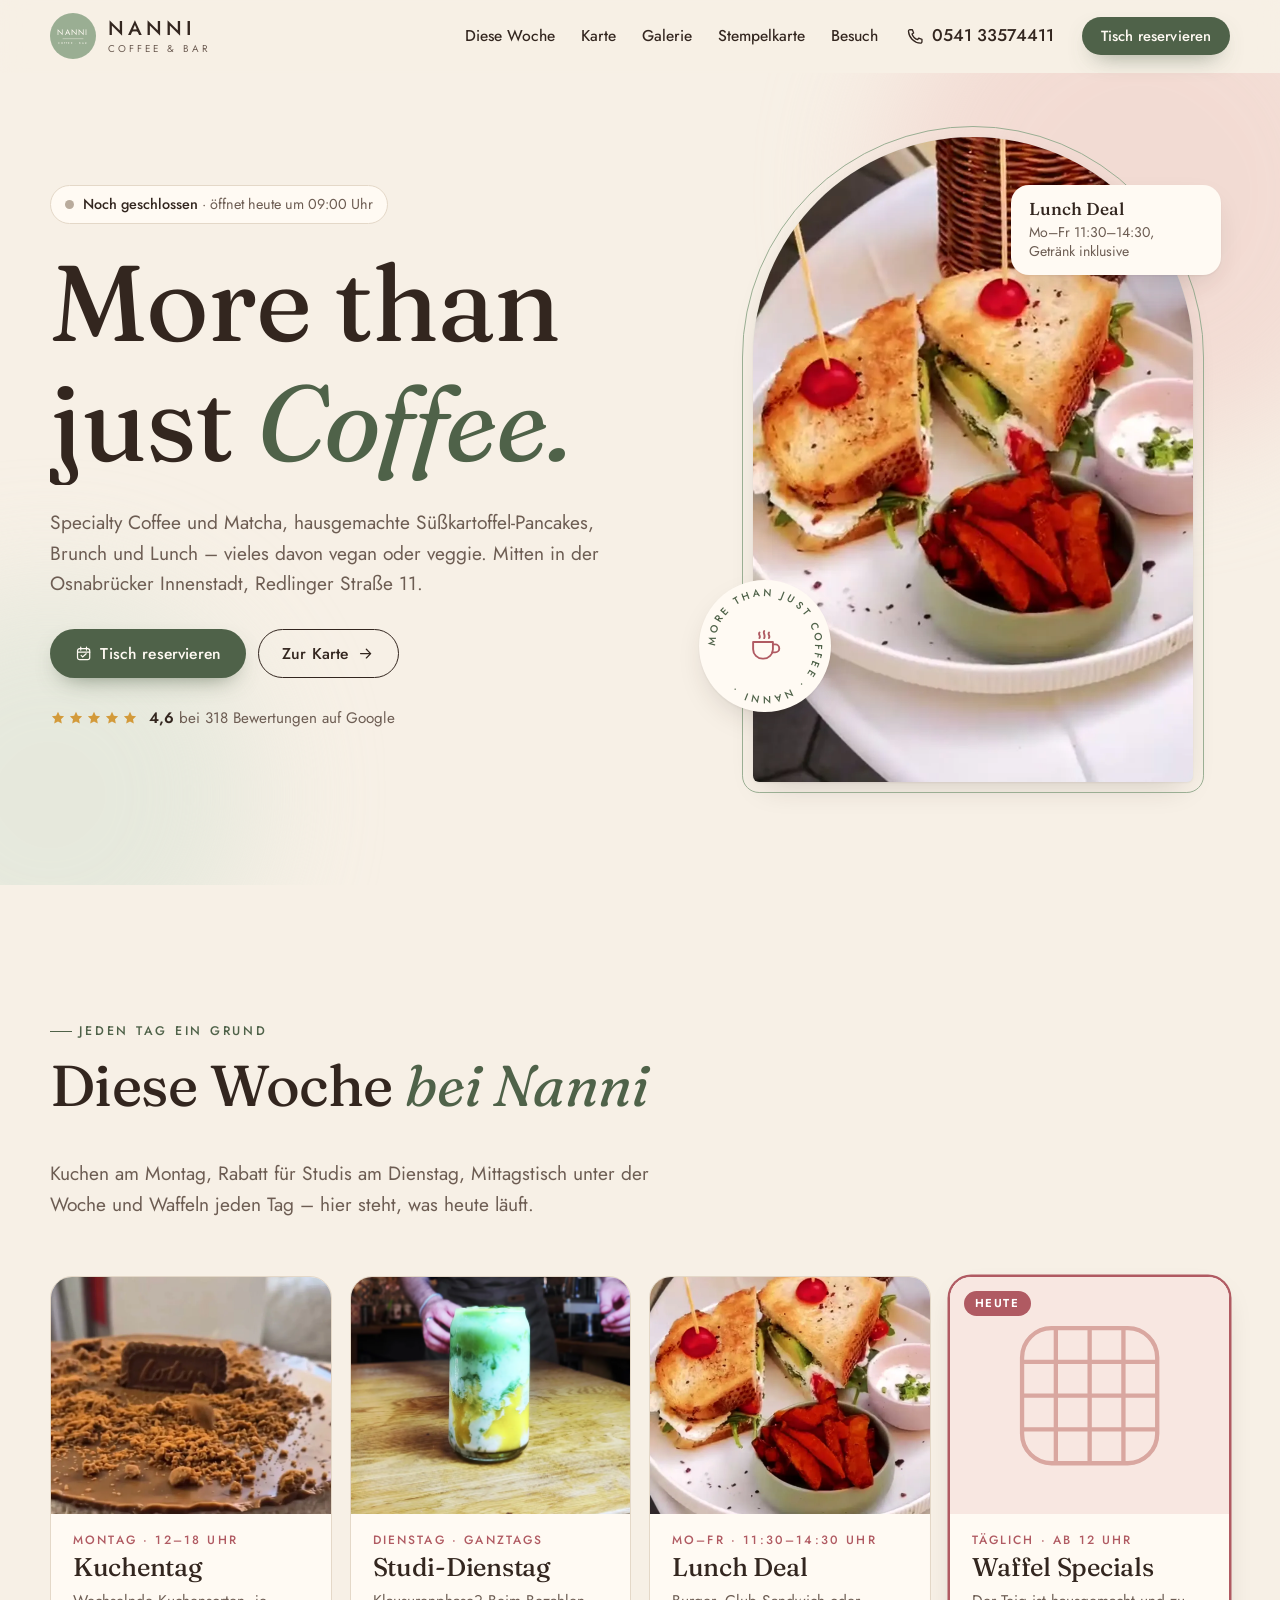
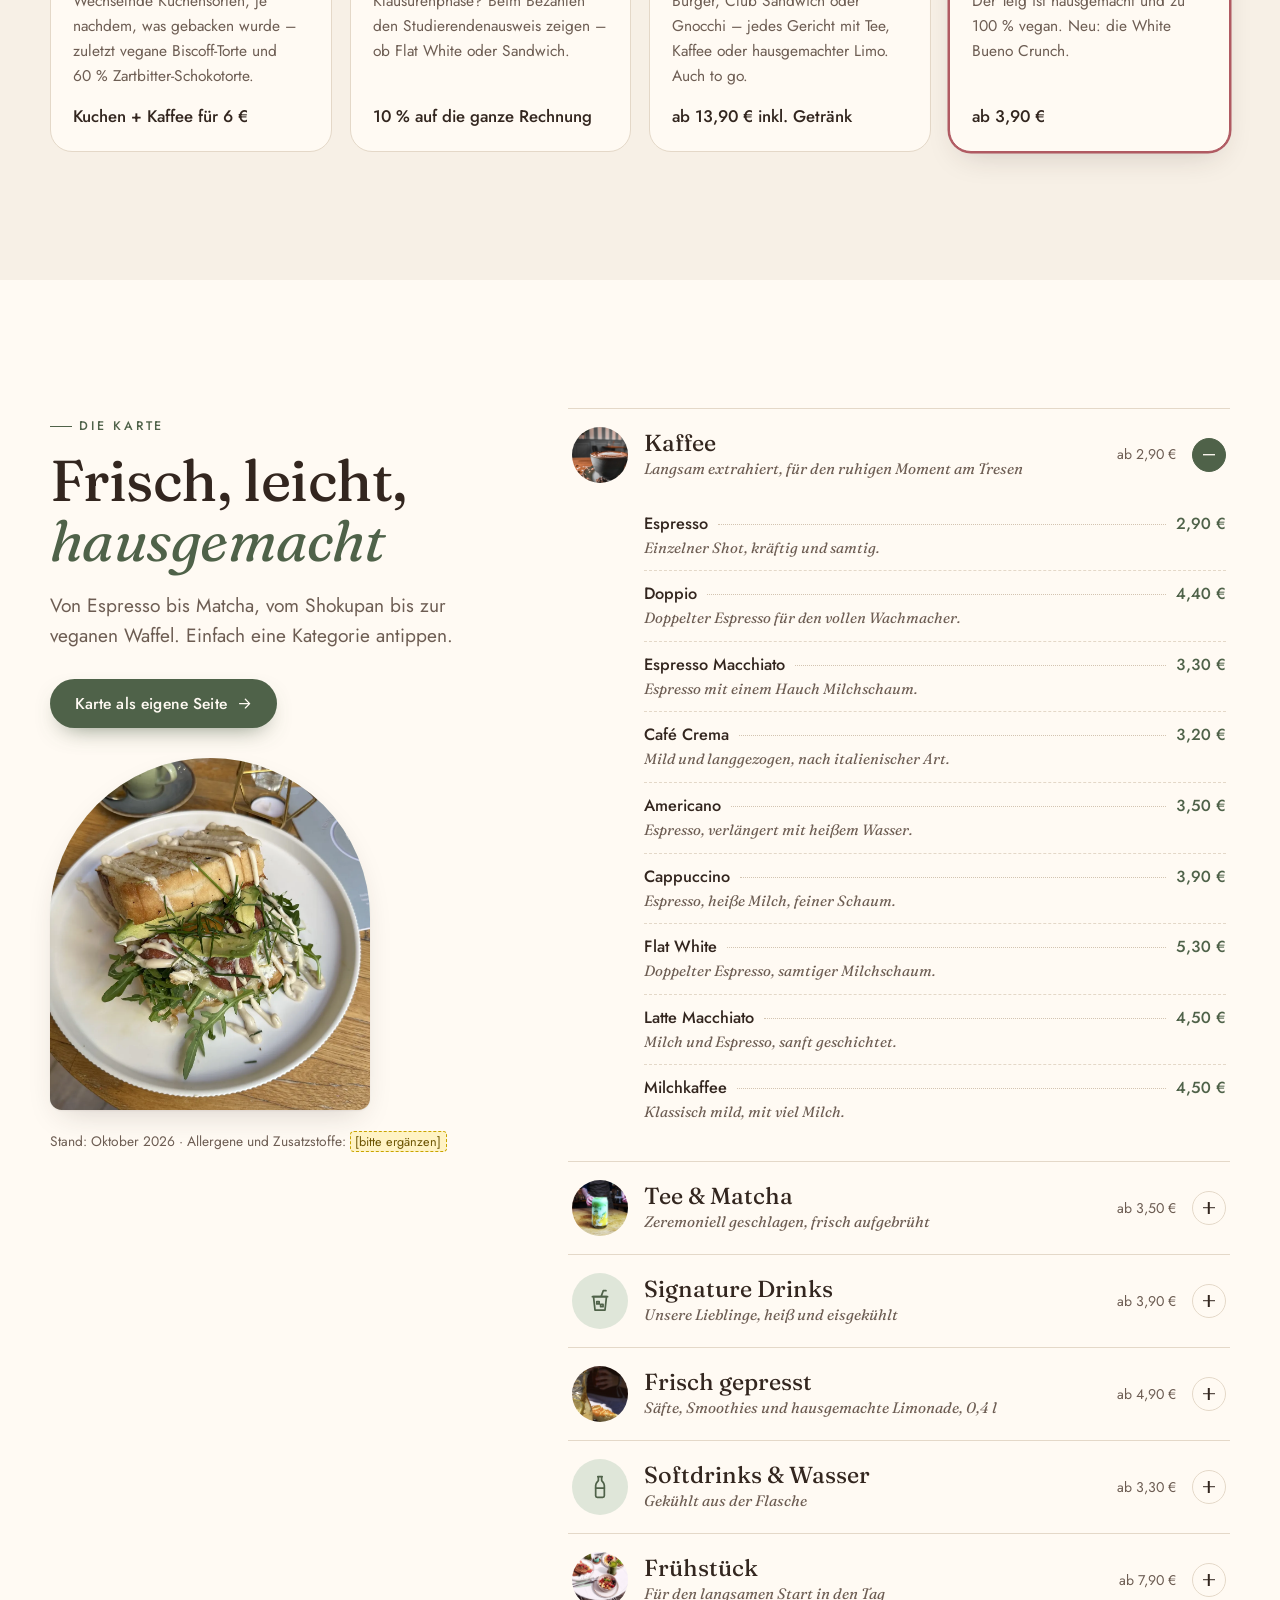
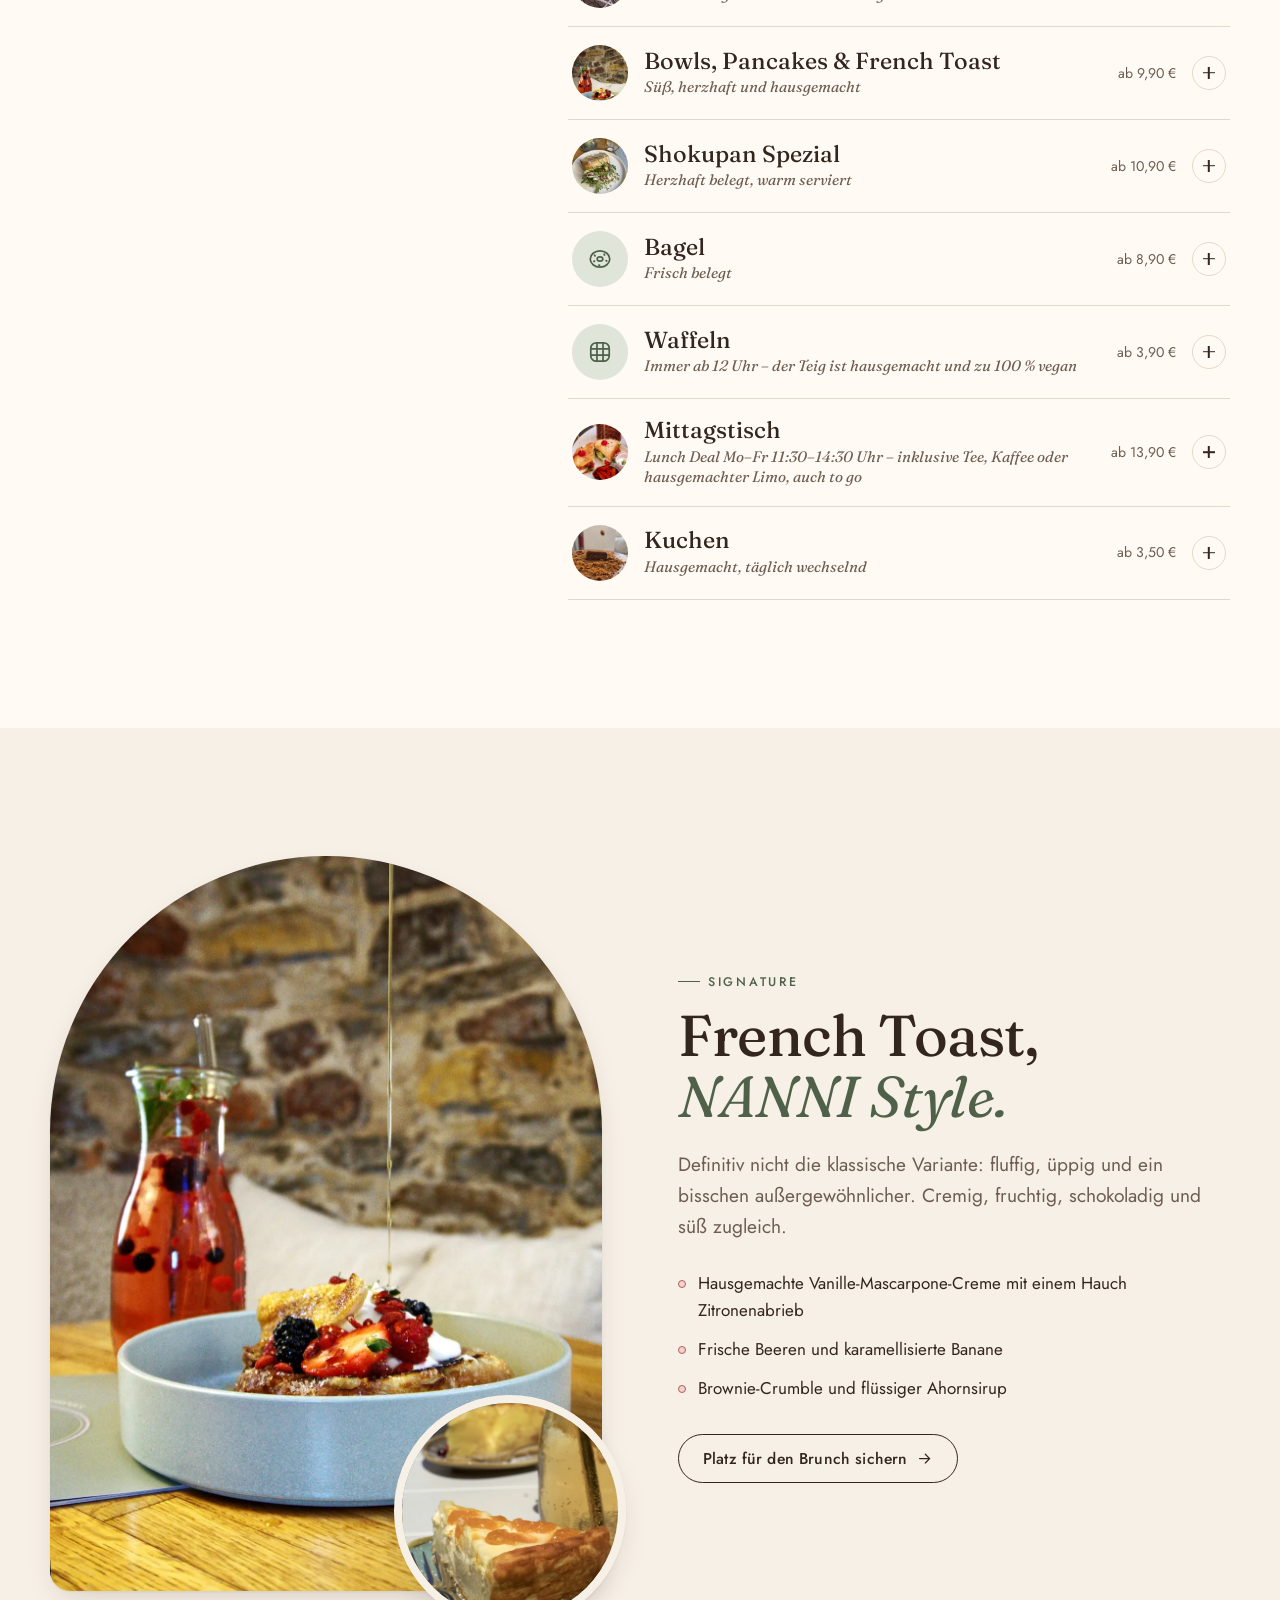
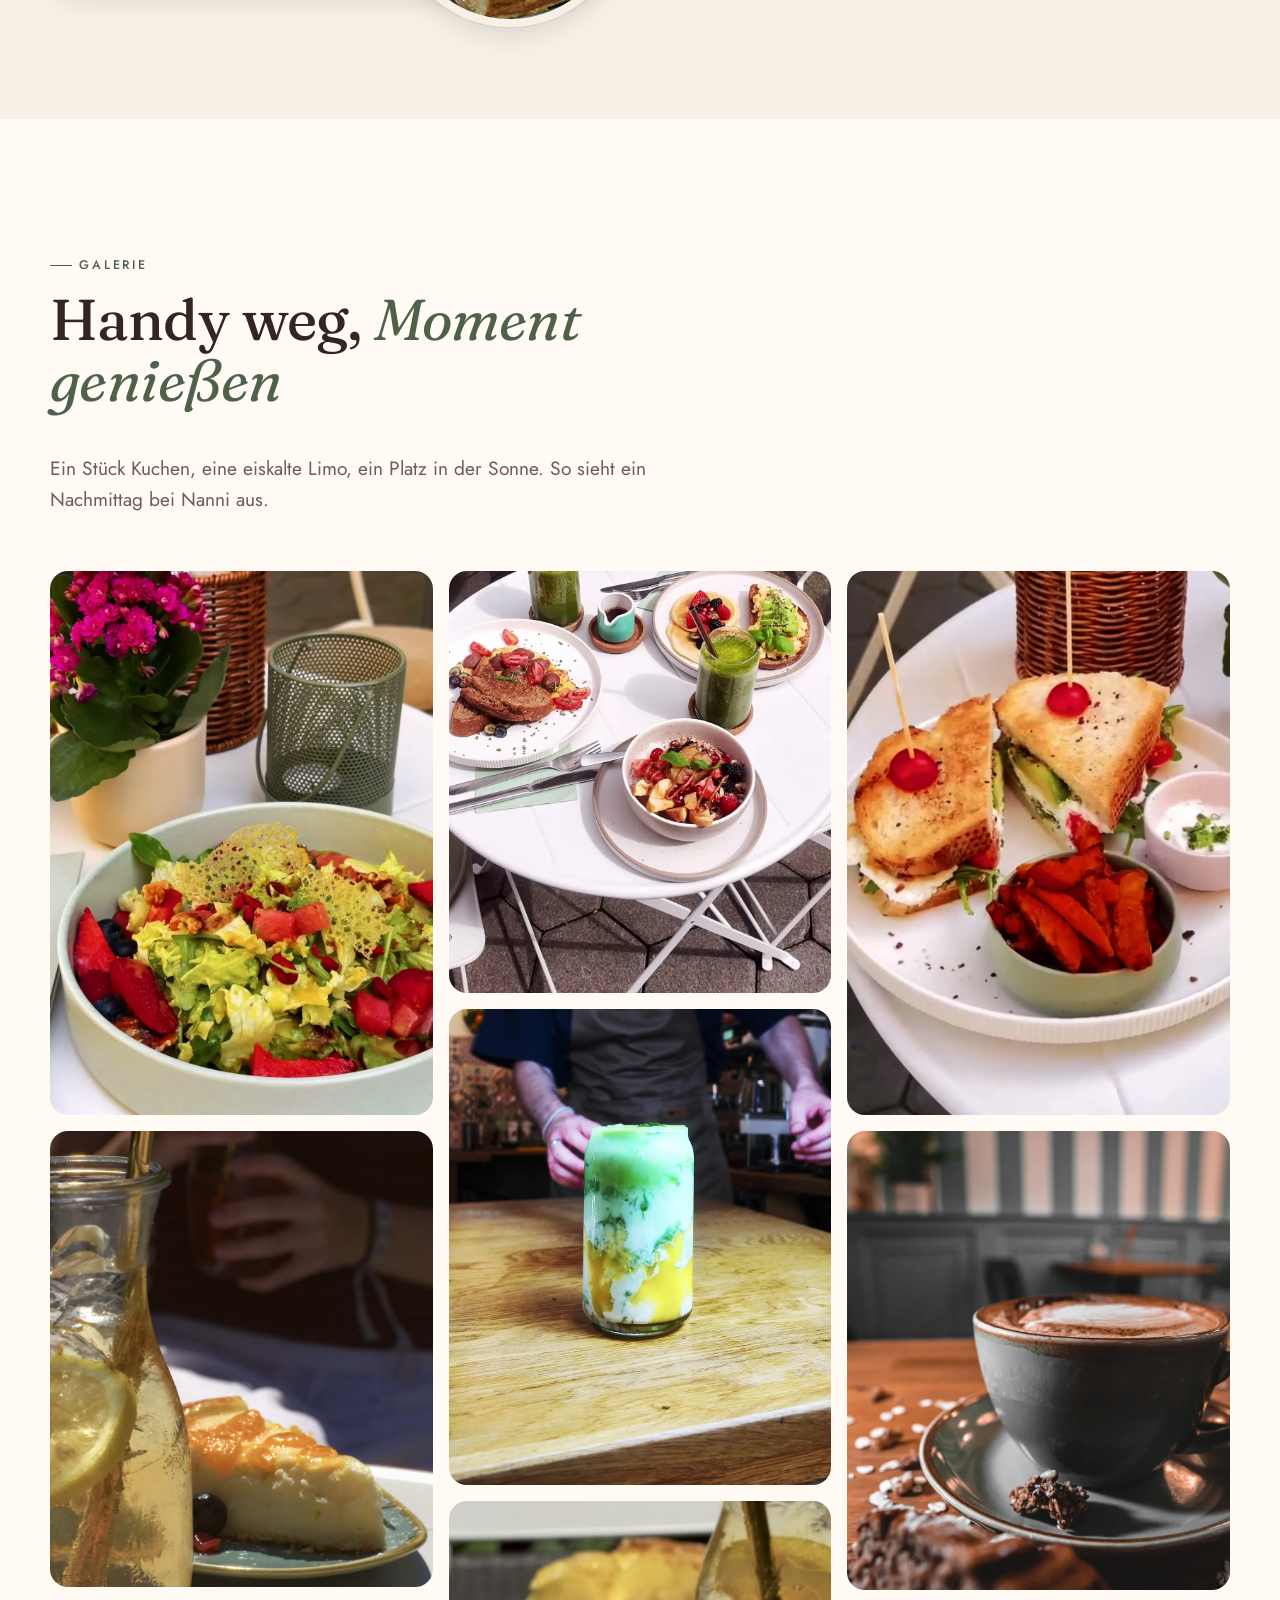
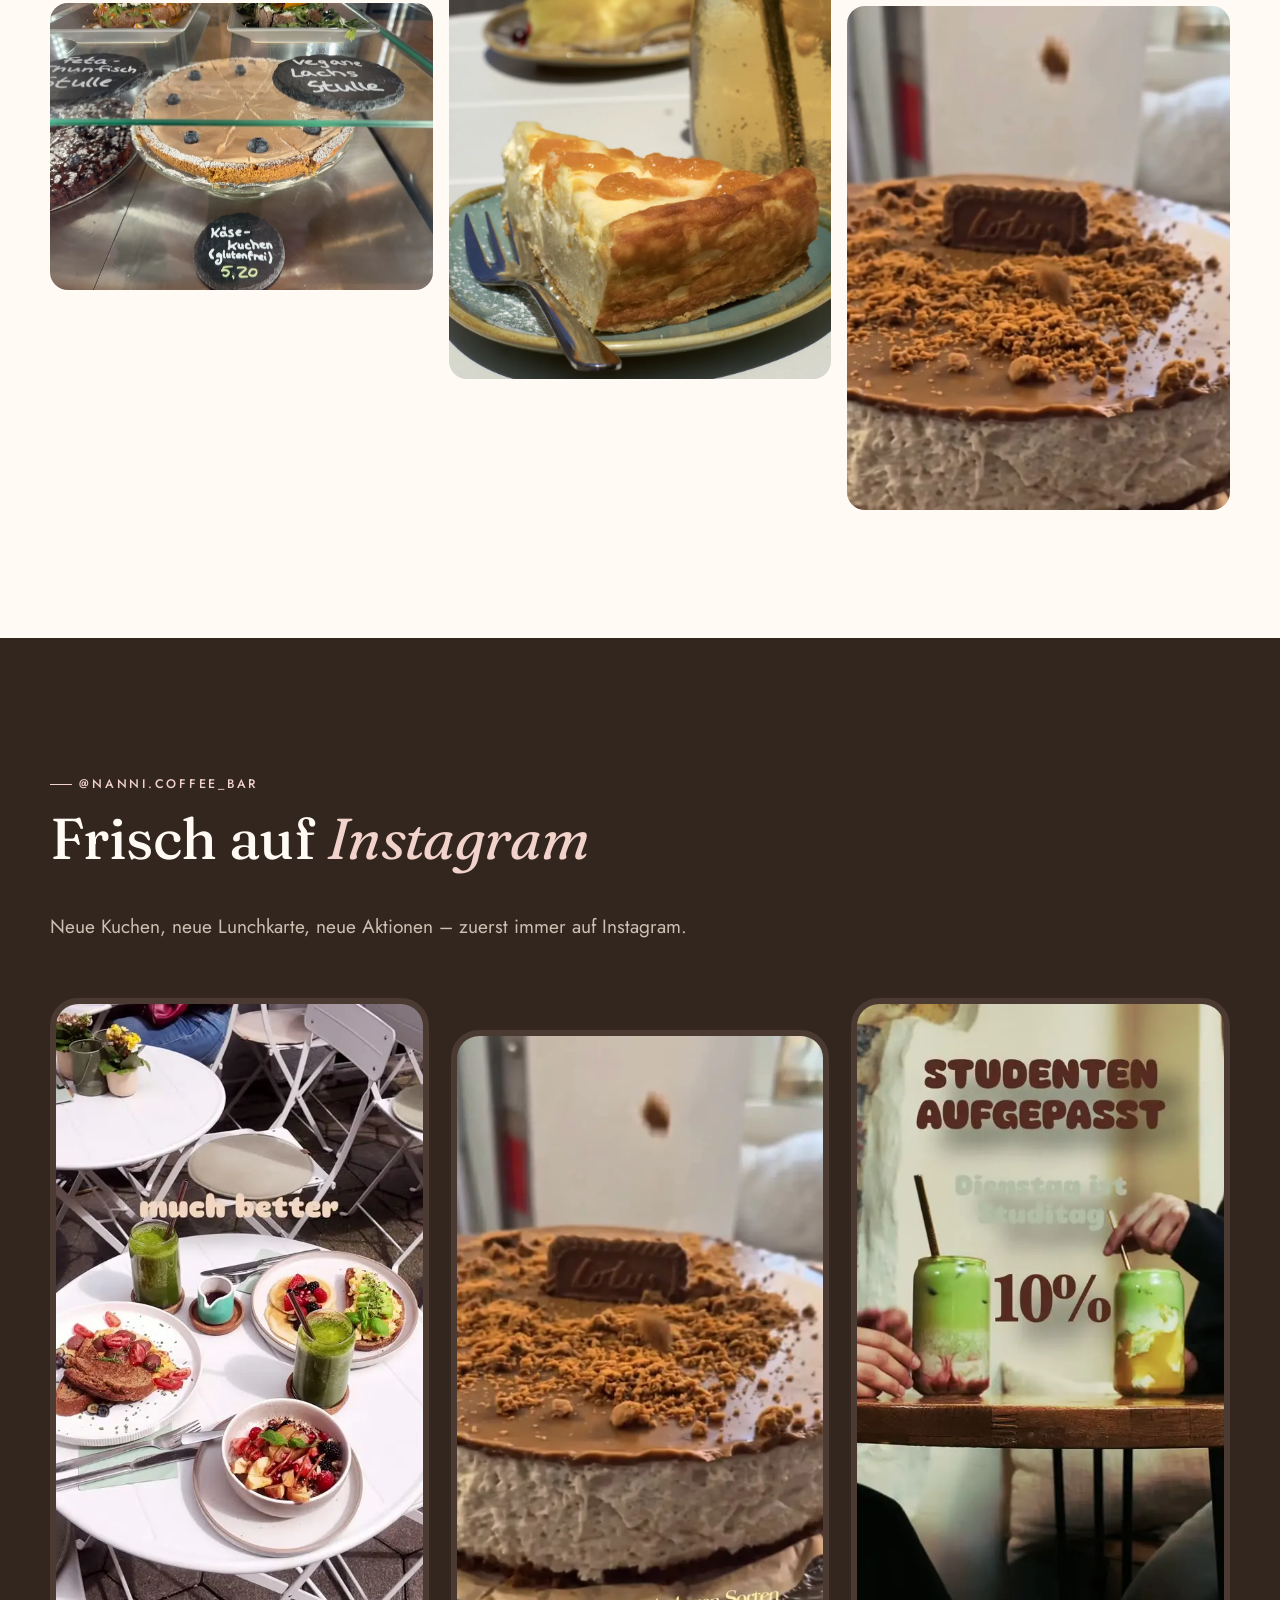
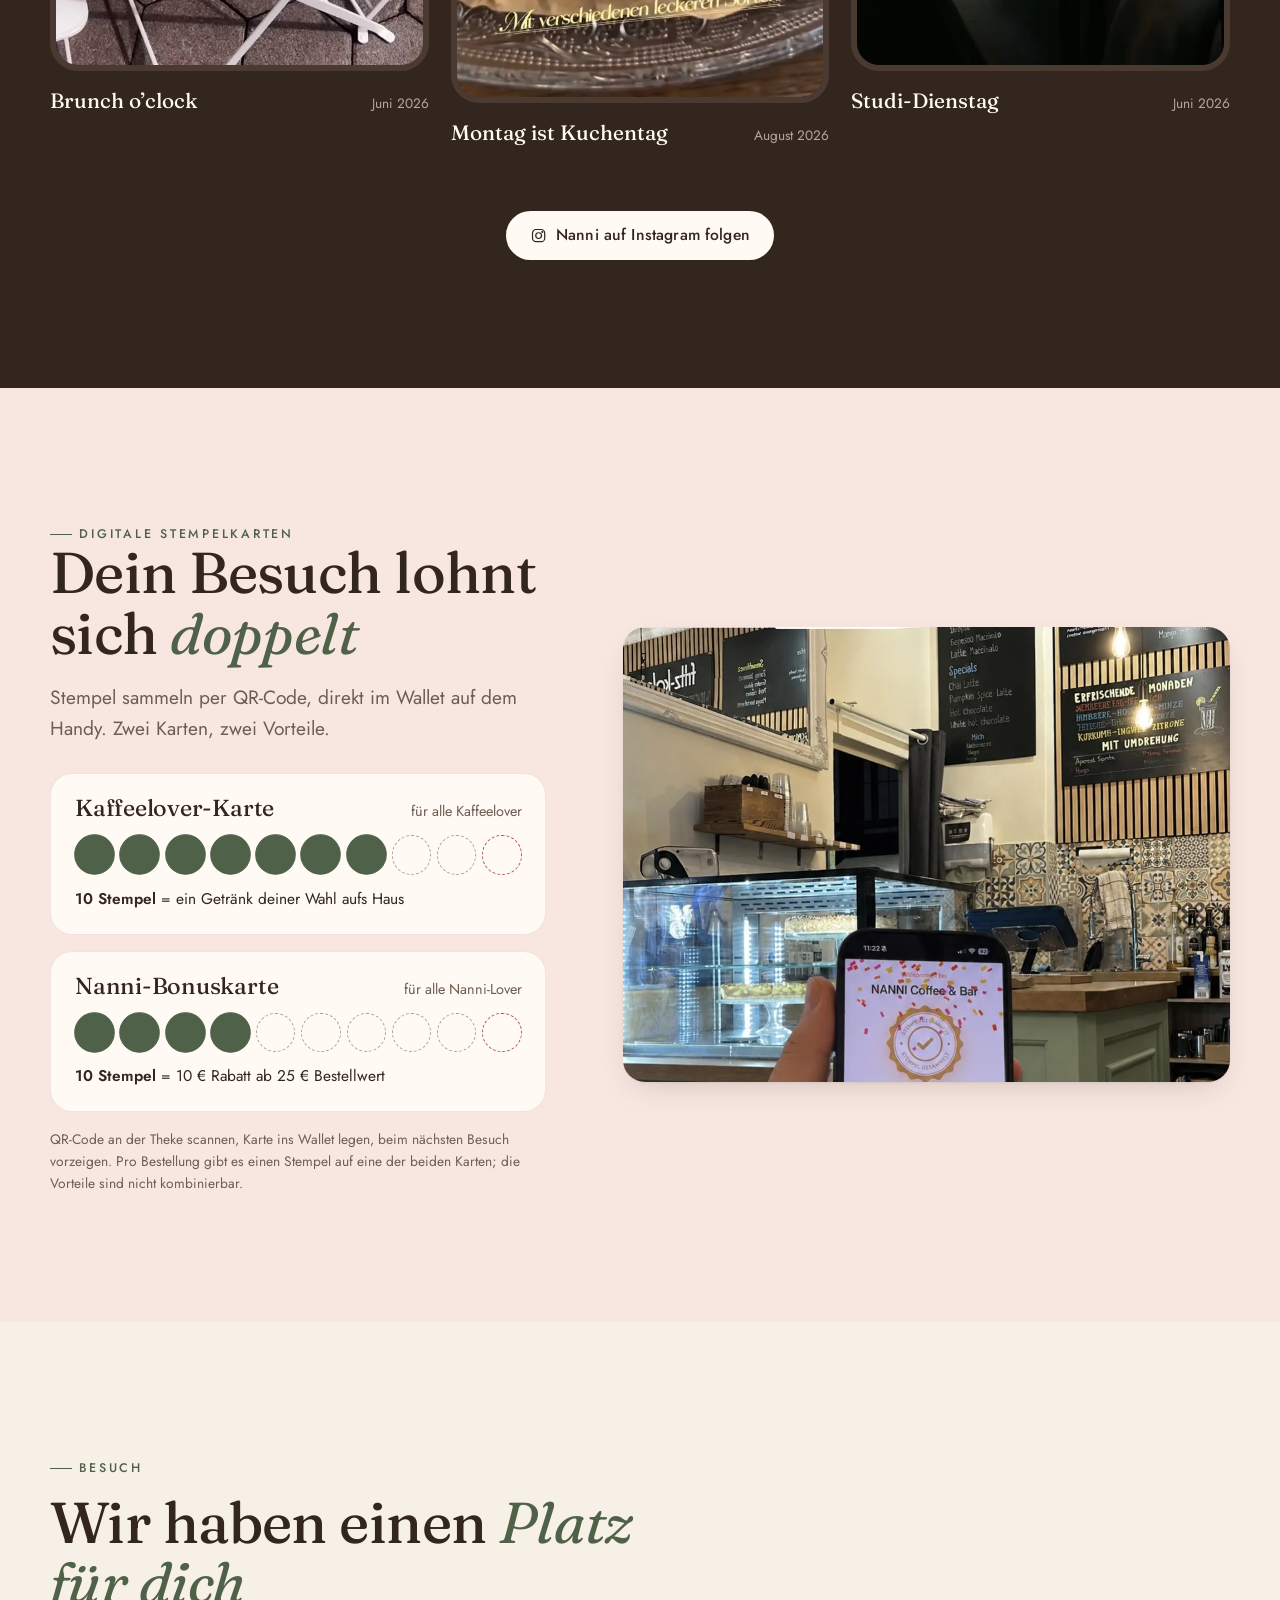
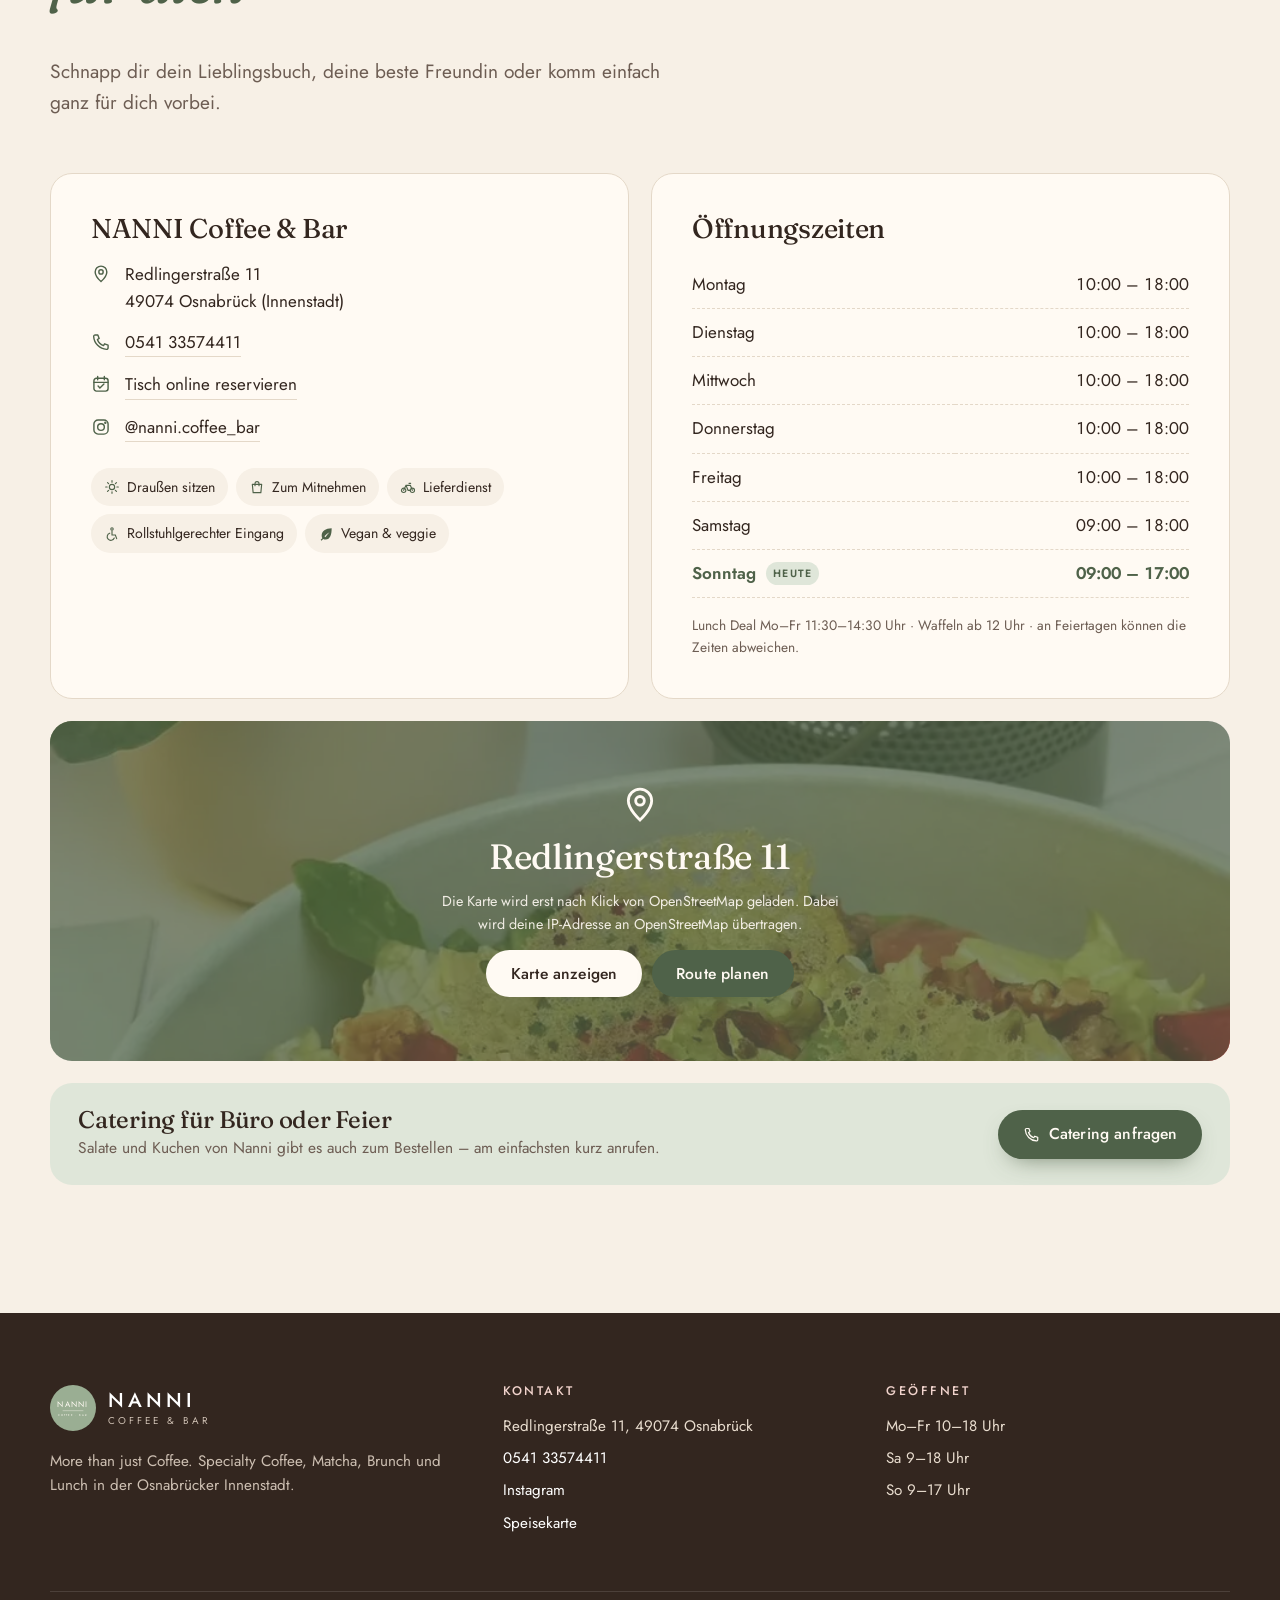
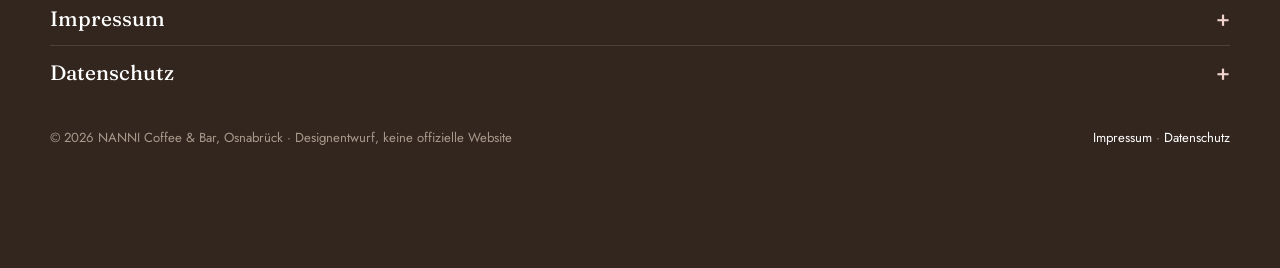
==== commit c424576a: "Aperitif aus der Karte entfernt (gibt es nicht mehr) Co-Authored-By: Claude Opus 5.5 <noreply@anthro" ====
--- a/index.html
+++ b/index.html
@@ -11,7 +11,10 @@
 <meta property="og:locale" content="de_DE">
 <meta property="og:title" content="NANNI Coffee & Bar – More than just Coffee.">
 <meta property="og:description" content="Specialty Coffee, Matcha, Brunch und Lunch in der Osnabrücker Innenstadt. Redlinger Straße 11.">
-<meta property="og:image" content="bilder/french-toast.webp">
+<meta property="og:image" content="https://madissna09-arch.github.io/nanni-coffee-bar/bilder/og.jpg">
+<meta property="og:image:width" content="1200">
+<meta property="og:image:height" content="630">
+<meta property="og:url" content="https://madissna09-arch.github.io/nanni-coffee-bar/">
 <link rel="preload" href="fonts/fraunces.woff2" as="font" type="font/woff2" crossorigin>
 <link rel="preload" href="fonts/jost.woff2" as="font" type="font/woff2" crossorigin>
 <link rel="icon" href="data:image/svg+xml,%3Csvg xmlns='http://www.w3.org/2000/svg' viewBox='0 0 64 64'%3E%3Ccircle cx='32' cy='32' r='32' fill='%239aae93'/%3E%3Ctext x='32' y='41' font-family='sans-serif' font-size='26' text-anchor='middle' fill='%23fbf7f1'%3EN%3C/text%3E%3C/svg%3E">
@@ -626,7 +629,7 @@
     <div class="karte-intro reveal">
       <span class="kicker">Die Karte</span>
       <h2>Frisch, leicht, <em>hausgemacht</em></h2>
-      <p class="lead">Von Espresso bis Aperol Spritz, vom Shokupan bis zur veganen Waffel. Einfach eine Kategorie antippen.</p>
+      <p class="lead">Von Espresso bis Matcha, vom Shokupan bis zur veganen Waffel. Einfach eine Kategorie antippen.</p>
       <div class="row">
         <a class="btn btn-primary" href="karte.html">Karte als eigene Seite <svg class="icon" aria-hidden="true"><use href="#i-arrow"/></svg></a>
       </div>
@@ -647,7 +650,6 @@
 <details class="cat" name="karte" id="k-waffeln"><summary><span class="cat-thumb cat-icon"><svg aria-hidden="true"><use href="#i-waffle"/></svg></span><span class="cat-title"><b>Waffeln</b><small>Immer ab 12 Uhr – der Teig ist hausgemacht und zu 100 % vegan</small></span><span class="cat-meta">ab 3,90&nbsp;€</span><span class="cat-plus" aria-hidden="true"></span></summary><div class="cat-body"><ul class="mi-list"><li class="mi"><div class="mi-top"><h4>Classic Vegan <span class="tag tag-vegan"><svg aria-hidden="true"><use href="#i-leaf"/></svg>vegan</span></h4><span class="mi-line" aria-hidden="true"></span><span class="mi-price">3,90&nbsp;€</span></div><p>Puderzucker.</p></li><li class="mi"><div class="mi-top"><h4>Heiße Liebe <span class="tag tag-vegan"><svg aria-hidden="true"><use href="#i-leaf"/></svg>vegan</span></h4><span class="mi-line" aria-hidden="true"></span><span class="mi-price">5,50&nbsp;€</span></div><p>Heiße Kirschen.</p></li><li class="mi"><div class="mi-top"><h4>Peanut</h4><span class="mi-line" aria-hidden="true"></span><span class="mi-price">5,90&nbsp;€</span></div><p>Erdnussbutter und Karamell.</p></li><li class="mi"><div class="mi-top"><h4>Banana Choc</h4><span class="mi-line" aria-hidden="true"></span><span class="mi-price">6,50&nbsp;€</span></div><p>Bananen, Chocodrops, Schokosauce.</p></li><li class="mi"><div class="mi-top"><h4>Kirschtraum</h4><span class="mi-line" aria-hidden="true"></span><span class="mi-price">6,90&nbsp;€</span></div><p>Heiße Kirschen, hausgemachte Mascarpone-Creme.</p></li><li class="mi"><div class="mi-top"><h4>Lotus Crunch <span class="tag tag-vegan"><svg aria-hidden="true"><use href="#i-leaf"/></svg>vegan</span></h4><span class="mi-line" aria-hidden="true"></span><span class="mi-price">7,50&nbsp;€</span></div><p>Frisches Apfelkompott, Lotus-Creme, Lotus Crumble.</p></li><li class="mi"><div class="mi-top"><h4>Oreo Berry Banana</h4><span class="mi-line" aria-hidden="true"></span><span class="mi-price">7,50&nbsp;€</span></div><p>Oreo-Crunch, Banane, Erdbeersauce.</p></li><li class="mi"><div class="mi-top"><h4>White Bueno Crunch <span class="tag tag-badge">Neu</span></h4><span class="mi-line" aria-hidden="true"></span><span class="mi-price">7,90&nbsp;€</span></div><p>Weiße Schokosauce, Bueno-Sauce, gemahlene Haselnüsse, Bueno-Crunch.</p></li><li class="mi"><div class="mi-top"><h4>Fruchttraum <span class="tag tag-vegan"><svg aria-hidden="true"><use href="#i-leaf"/></svg>vegan</span></h4><span class="mi-line" aria-hidden="true"></span><span class="mi-price">8,90&nbsp;€</span></div><p>Bunte Früchte, Erdbeersauce.</p></li></ul></div></details>
 <details class="cat" name="karte" id="k-mittag"><summary><span class="cat-thumb"><img src="bilder/golden-goat.webp" alt="" loading="lazy" width="56" height="56"></span><span class="cat-title"><b>Mittagstisch</b><small>Lunch Deal Mo–Fr 11:30–14:30 Uhr – inklusive Tee, Kaffee oder hausgemachter Limo, auch to go</small></span><span class="cat-meta">ab 13,90&nbsp;€</span><span class="cat-plus" aria-hidden="true"></span></summary><div class="cat-body"><ul class="mi-list"><li class="mi"><div class="mi-top"><h4>Chicken Karaage Burger</h4><span class="mi-line" aria-hidden="true"></span><span class="mi-price">13,90&nbsp;€</span></div><p>Brioche Bun, Chicken Karaage, Romanasalat, Tomate, Cheddar-Melt, eingelegte rote Zwiebeln und Honey-Mustard-Sauce. Dazu Süßkartoffel mit veganem Reibe-Topping und Kräuterdip.</p></li><li class="mi"><div class="mi-top"><h4>Avocado Halloumi Burger <span class="tag tag-veggie"><svg aria-hidden="true"><use href="#i-leaf"/></svg>veggie</span></h4><span class="mi-line" aria-hidden="true"></span><span class="mi-price">13,90&nbsp;€</span></div><p>Brioche Bun, Avocado-Mash, Romanasalat, Tomate, Avocado, Halloumi, rote Zwiebeln, Kürbiskerne, Honig-Drizzle und hausgemachte Honig-Senf-Sauce. Dazu Süßkartoffel und Kräuterdip.</p></li><li class="mi"><div class="mi-top"><h4>Golden Goat Club Sandwich <span class="tag tag-veggie"><svg aria-hidden="true"><use href="#i-leaf"/></svg>veggie</span></h4><span class="mi-line" aria-hidden="true"></span><span class="mi-price">13,90&nbsp;€</span></div><p>Karamellisierter Ziegenkäse, Avocado, Tomaten, Rucola und Walnüsse auf knusprigem Brot. Dazu Süßkartoffel und Kräuterdip.</p></li><li class="mi"><div class="mi-top"><h4>Gnocchi Pesto Burrata <span class="tag tag-veggie"><svg aria-hidden="true"><use href="#i-leaf"/></svg>veggie</span></h4><span class="mi-line" aria-hidden="true"></span><span class="mi-price">14,90&nbsp;€</span></div><p>Goldbraun gebratene Gnocchi in cremiger Pesto-Sahnesauce mit Burrata, Rucola und Pinienkernen.</p></li></ul><p class="cat-note">Das Topping auf den Süßkartoffel-Fries ist vegan – auf Basis von Hefeflocken, Kokosöl, Kartoffelstärke und geschälten roten Linsen.</p></div></details>
 <details class="cat" name="karte" id="k-kuchen"><summary><span class="cat-thumb"><img src="bilder/lotus-torte.webp" alt="" loading="lazy" width="56" height="56"></span><span class="cat-title"><b>Kuchen</b><small>Hausgemacht, täglich wechselnd</small></span><span class="cat-meta">ab 3,50&nbsp;€</span><span class="cat-plus" aria-hidden="true"></span></summary><div class="cat-body"><ul class="mi-list"><li class="mi"><div class="mi-top"><h4>Kuchen, klein</h4><span class="mi-line" aria-hidden="true"></span><span class="mi-price">3,50&nbsp;€</span></div><p>Kleines Stück, hausgemacht.</p></li><li class="mi"><div class="mi-top"><h4>Kuchen</h4><span class="mi-line" aria-hidden="true"></span><span class="mi-price">4,50&nbsp;€</span></div><p>Stück Kuchen, hausgemacht.</p></li><li class="mi"><div class="mi-top"><h4>Kuchen, groß</h4><span class="mi-line" aria-hidden="true"></span><span class="mi-price">5,20&nbsp;€</span></div><p>Großzügiges Stück, hausgemacht.</p></li><li class="mi"><div class="mi-top"><h4>Veganer Kuchen <span class="tag tag-vegan"><svg aria-hidden="true"><use href="#i-leaf"/></svg>vegan</span></h4><span class="mi-line" aria-hidden="true"></span><span class="mi-price">5,90&nbsp;€</span></div><p>Rein pflanzlich, hausgemacht.</p></li><li class="mi"><div class="mi-top"><h4>Kuchen-Deal <span class="tag tag-badge">Montag</span></h4><span class="mi-line" aria-hidden="true"></span><span class="mi-price">6,00&nbsp;€</span></div><p>Kuchen plus Kaffee – jeden Montag von 12 bis 18 Uhr.</p></li></ul></div></details>
-<details class="cat" name="karte" id="k-aperitif"><summary><span class="cat-thumb cat-icon"><svg aria-hidden="true"><use href="#i-spritz"/></svg></span><span class="cat-title"><b>Aperitif</b><small>Für den Ausklang am Nachmittag</small></span><span class="cat-meta">ab 7,50&nbsp;€</span><span class="cat-plus" aria-hidden="true"></span></summary><div class="cat-body"><ul class="mi-list"><li class="mi"><div class="mi-top"><h4>Aperol Spritz</h4><span class="mi-line" aria-hidden="true"></span><span class="mi-price">7,50&nbsp;€</span></div><p>Aperol, Prosecco, Soda.</p></li><li class="mi"><div class="mi-top"><h4>Lillet</h4><span class="mi-line" aria-hidden="true"></span><span class="mi-price">7,50&nbsp;€</span></div><p>Lillet Blanc, spritzig serviert.</p></li><li class="mi"><div class="mi-top"><h4>Sarti Spritz</h4><span class="mi-line" aria-hidden="true"></span><span class="mi-price">7,50&nbsp;€</span></div><p>Sarti Rosa, als Spritz.</p></li><li class="mi"><div class="mi-top"><h4>Limoncello Spritz</h4><span class="mi-line" aria-hidden="true"></span><span class="mi-price">7,50&nbsp;€</span></div><p>Limoncello, spritzig-frisch.</p></li></ul></div></details>
 <!-- MENU:END -->
     </div>
   </div>
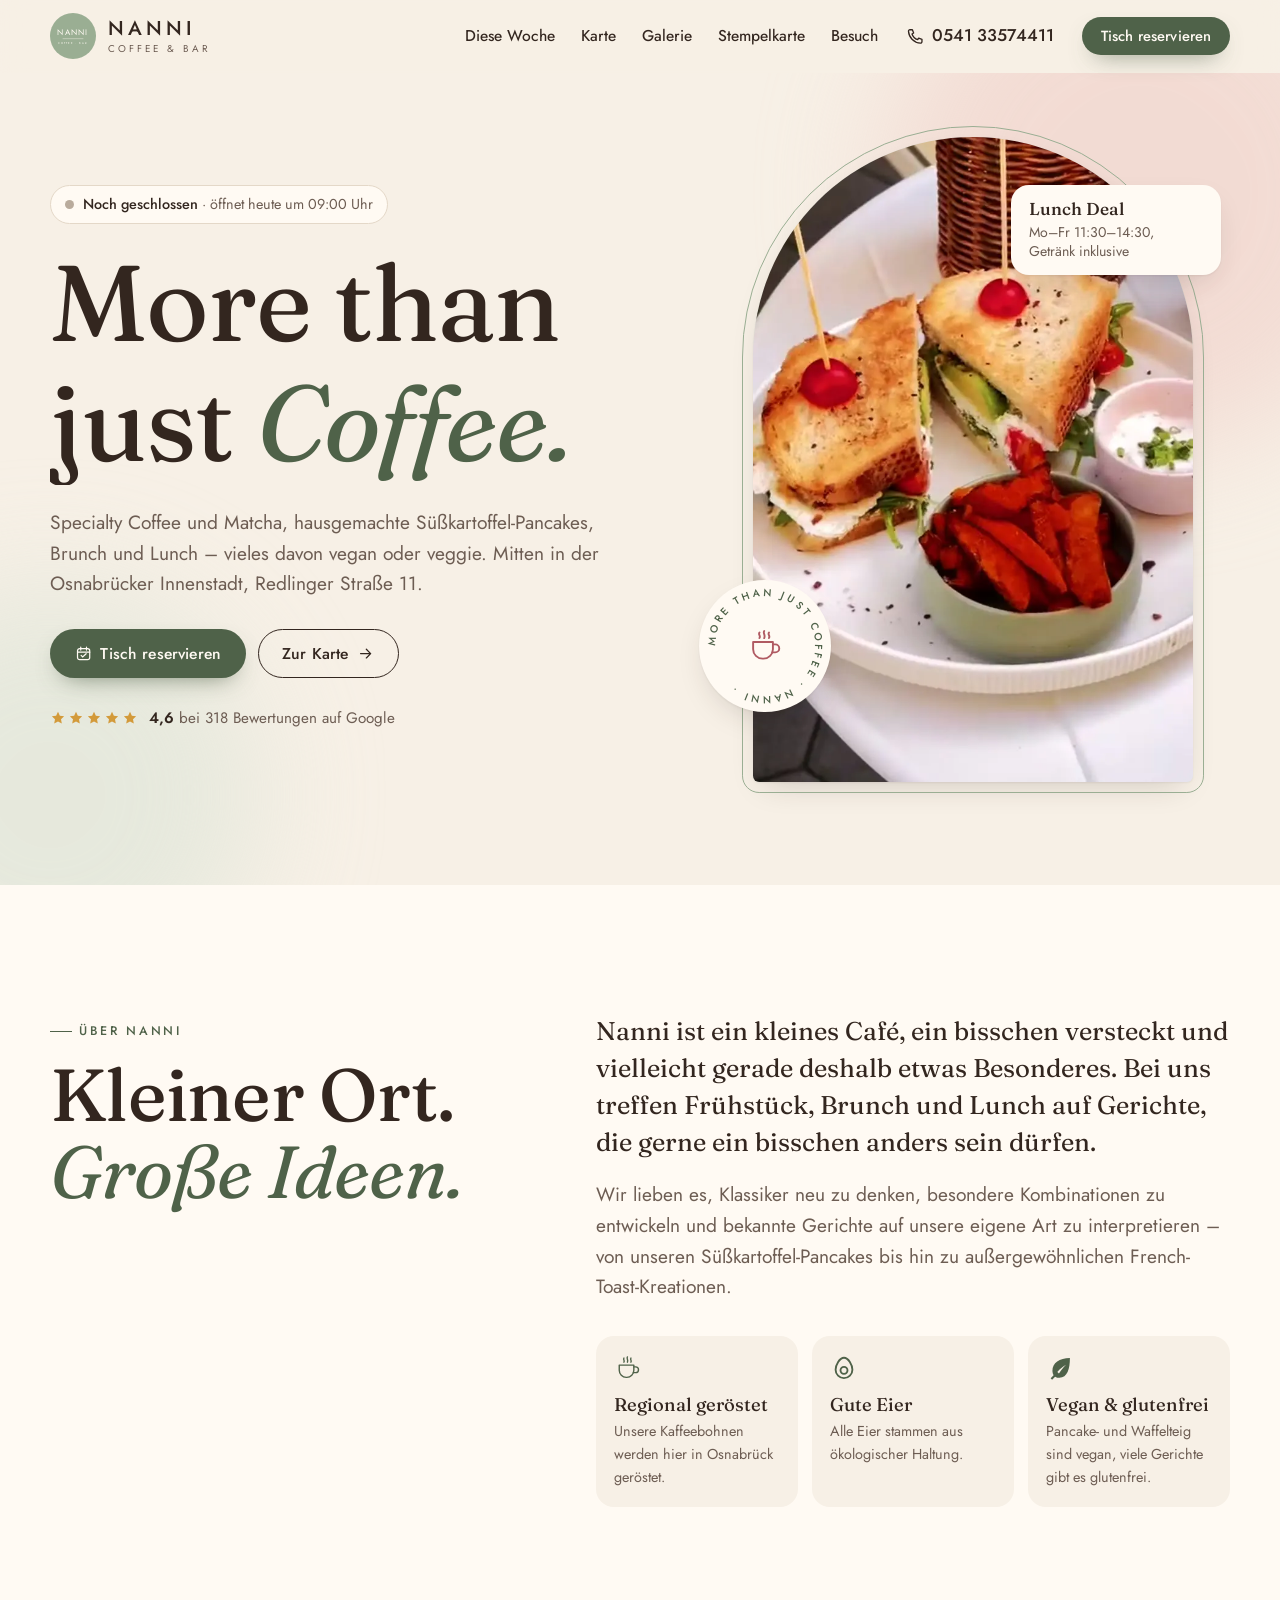
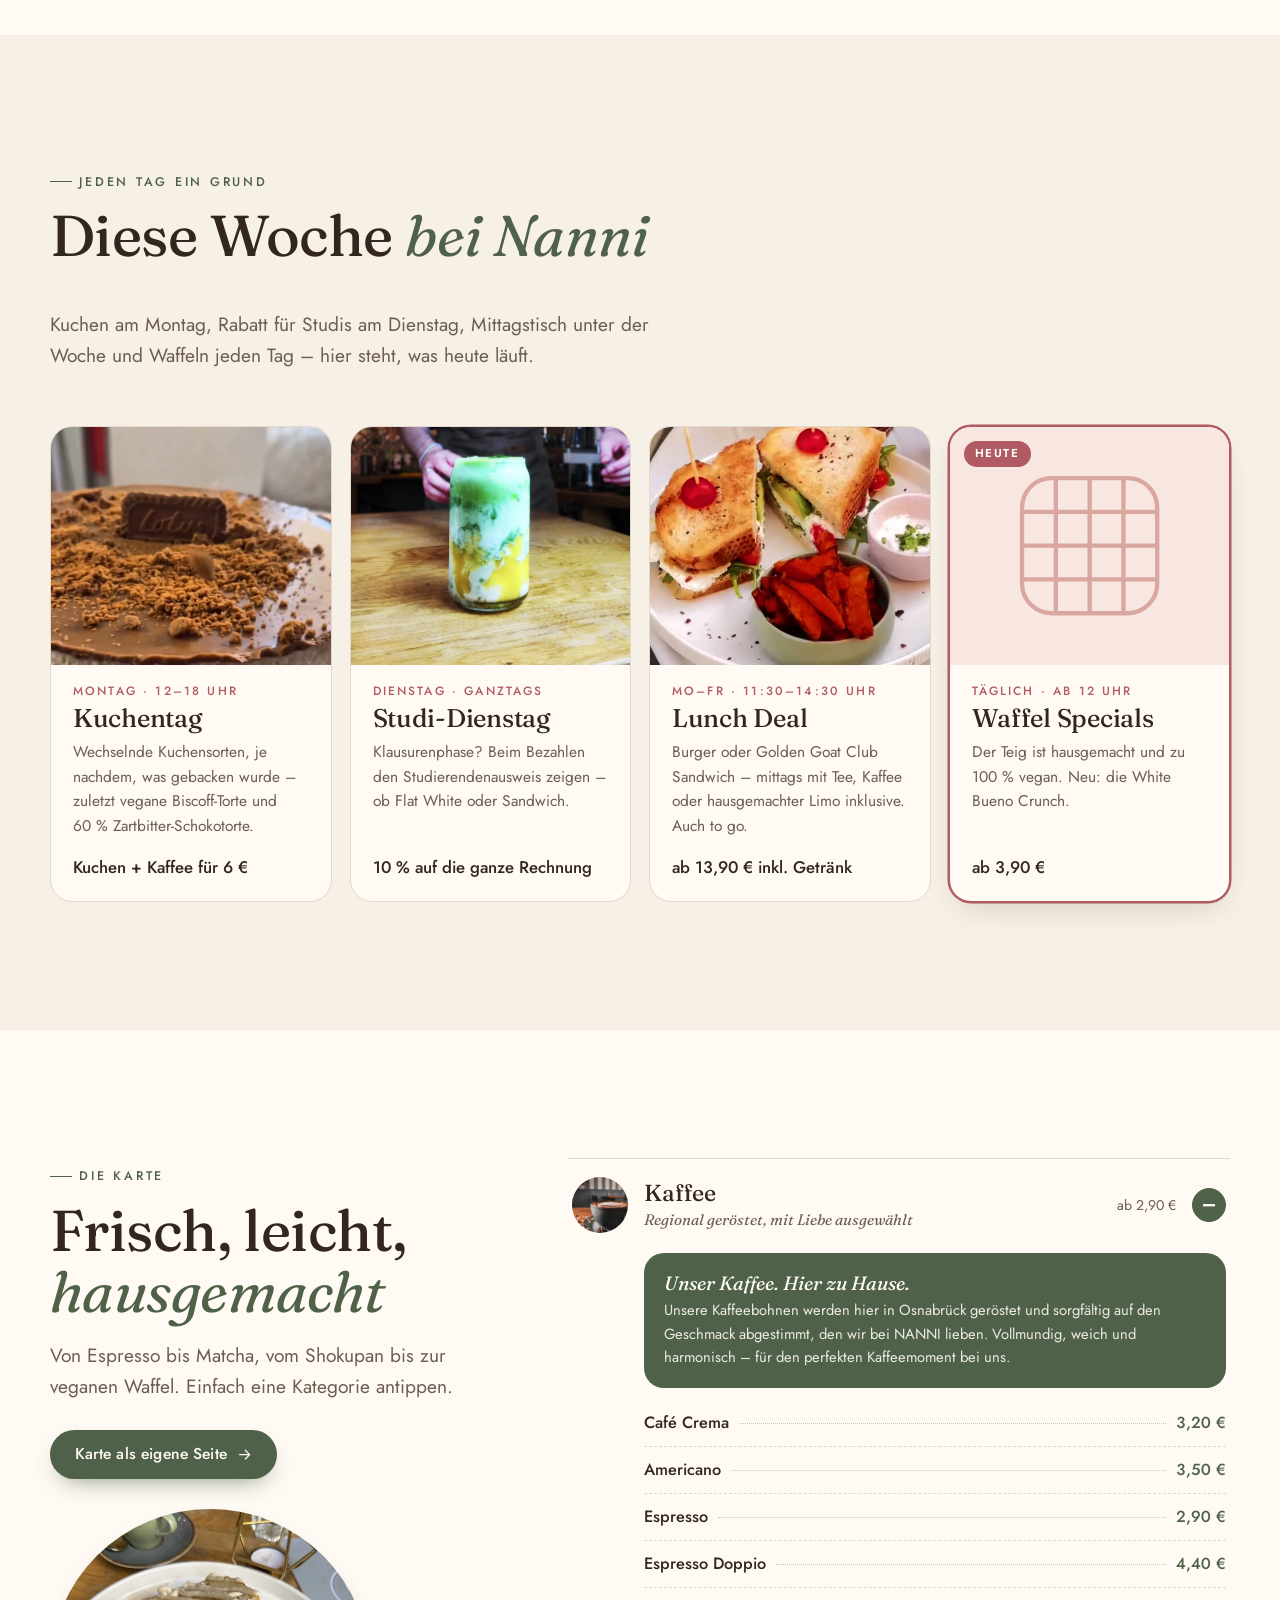
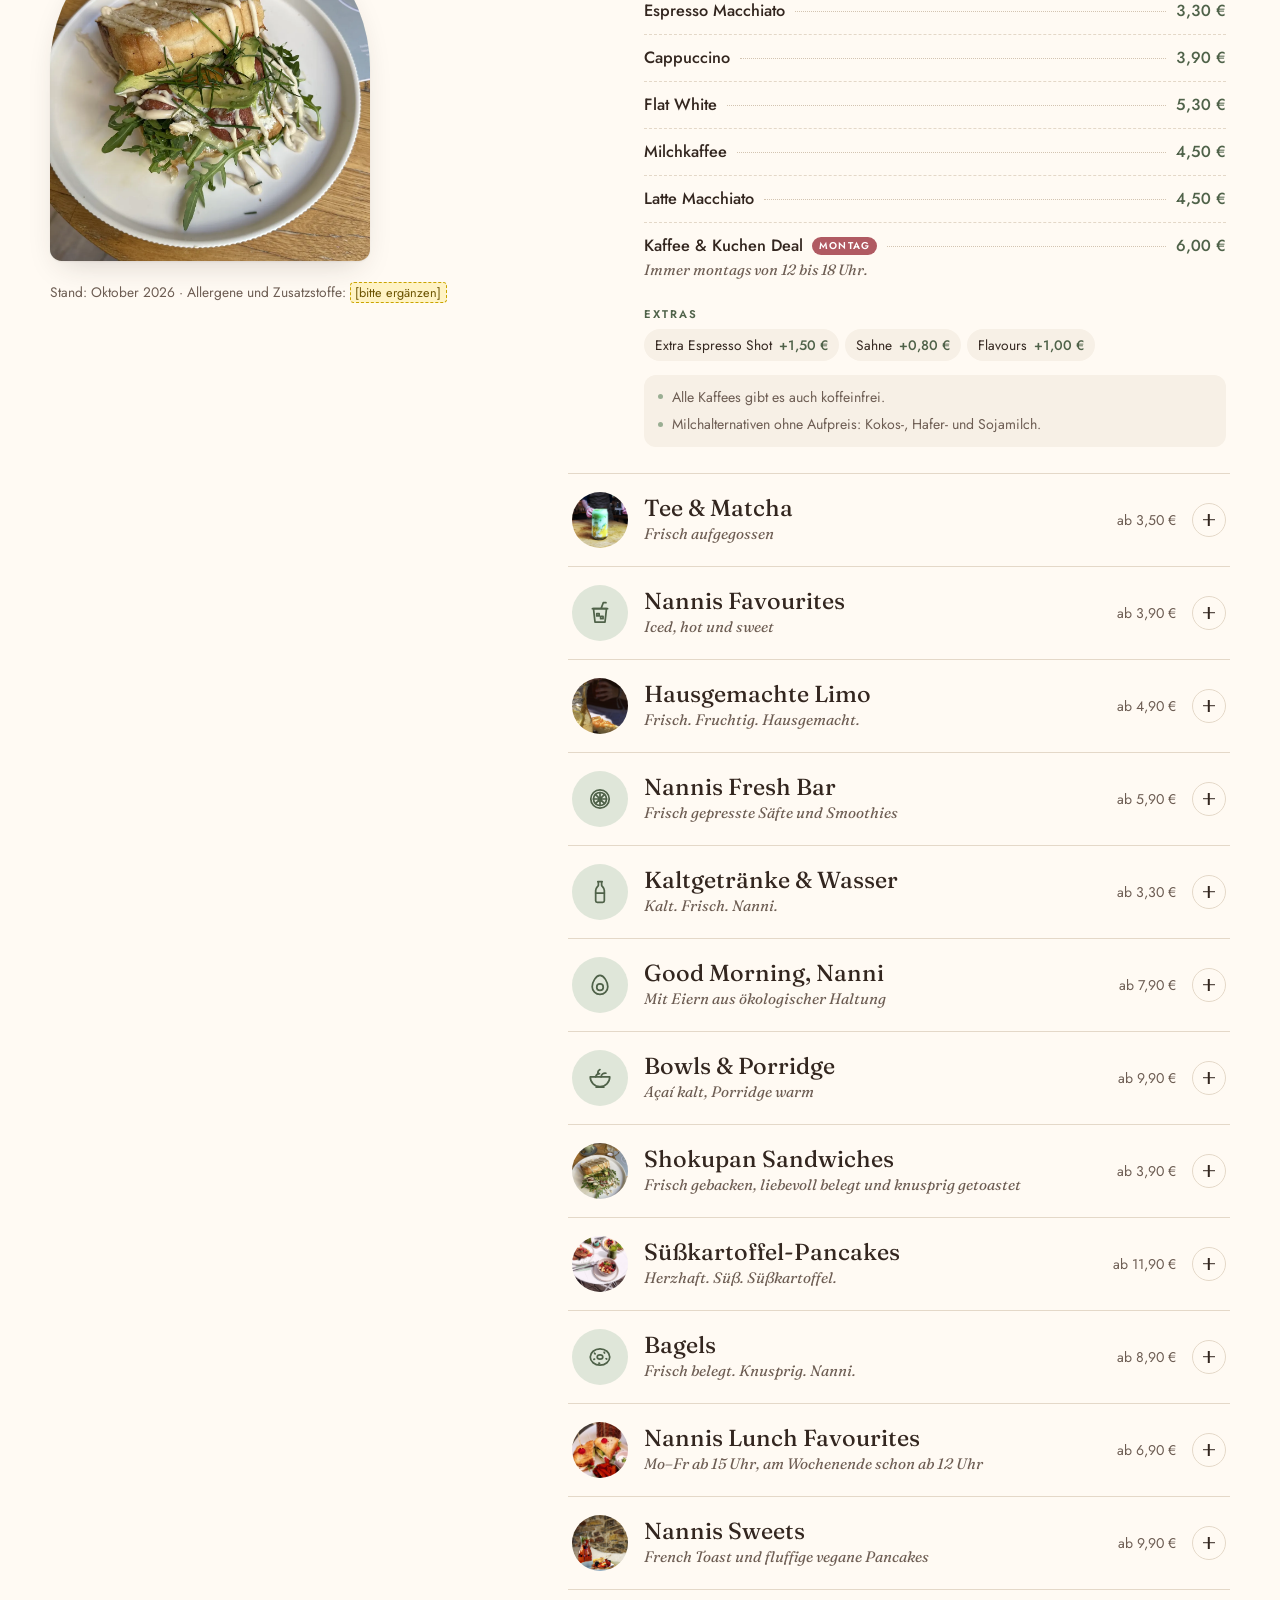
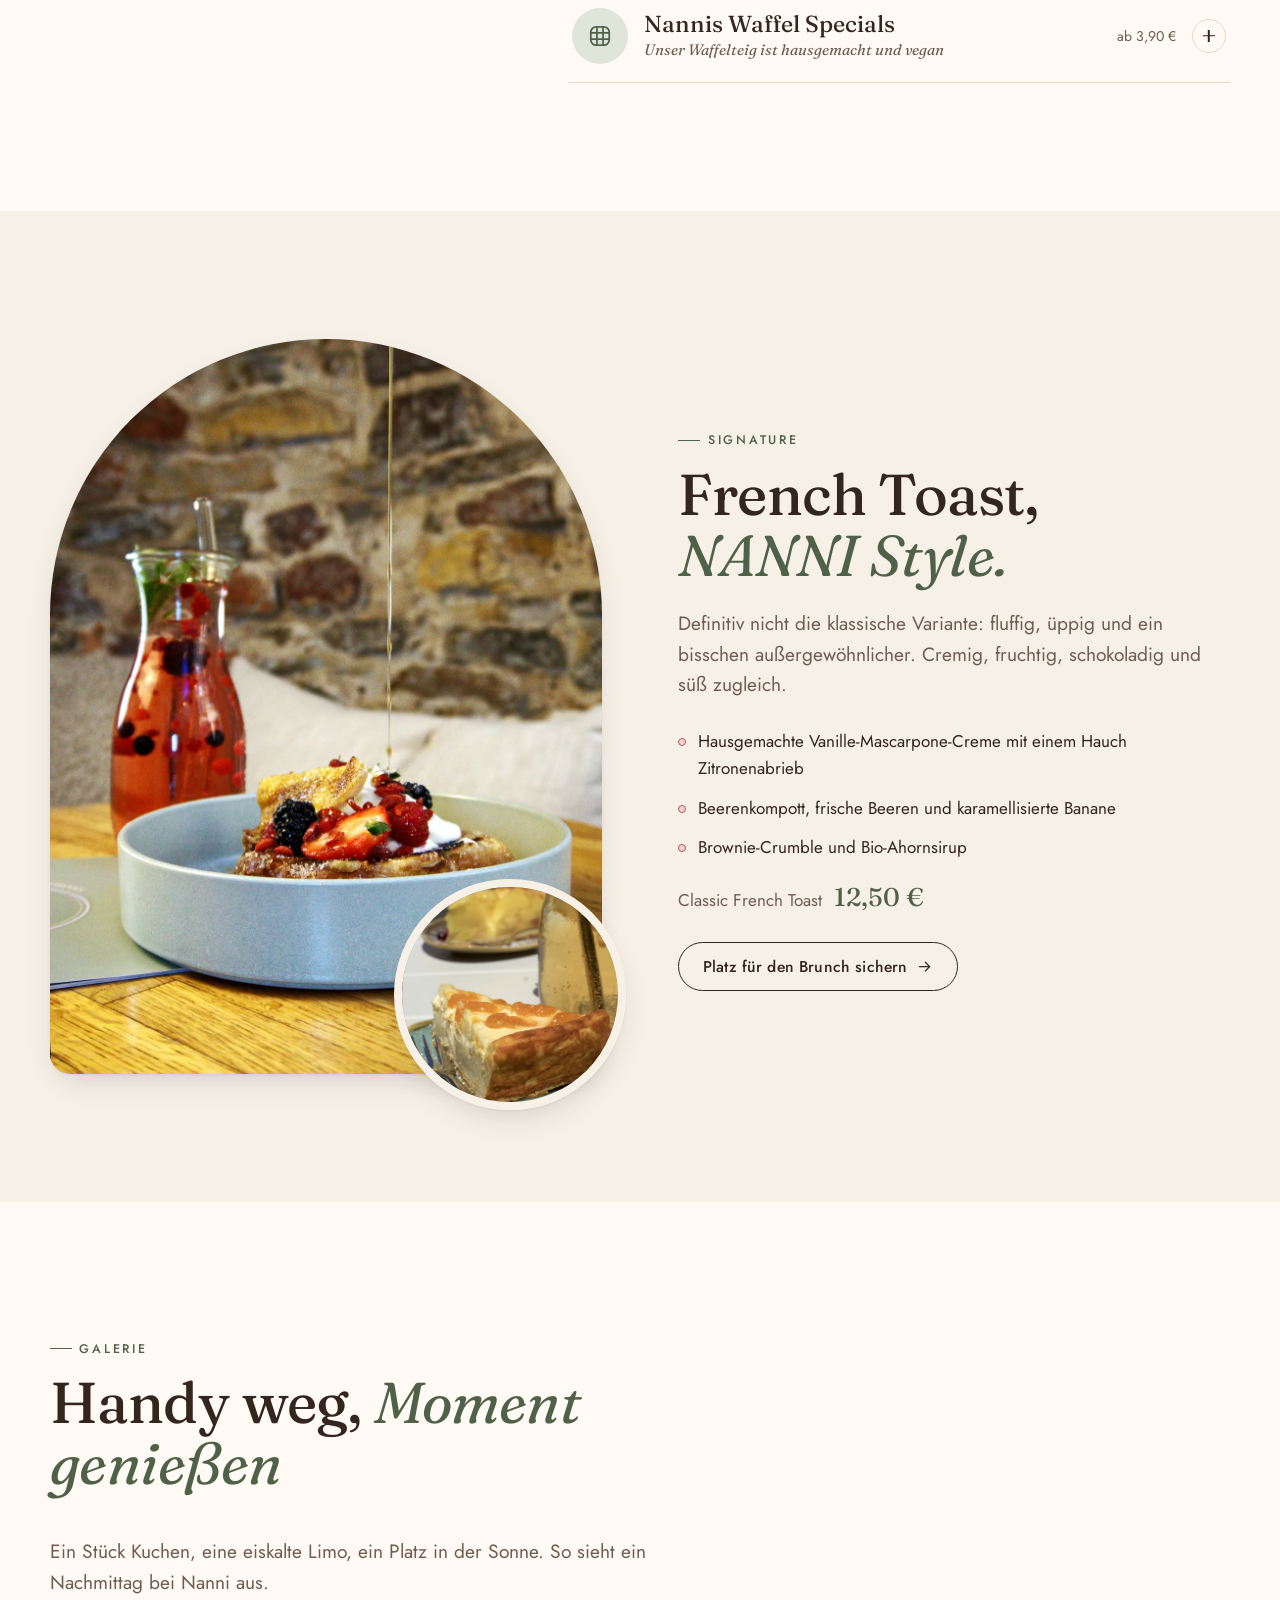
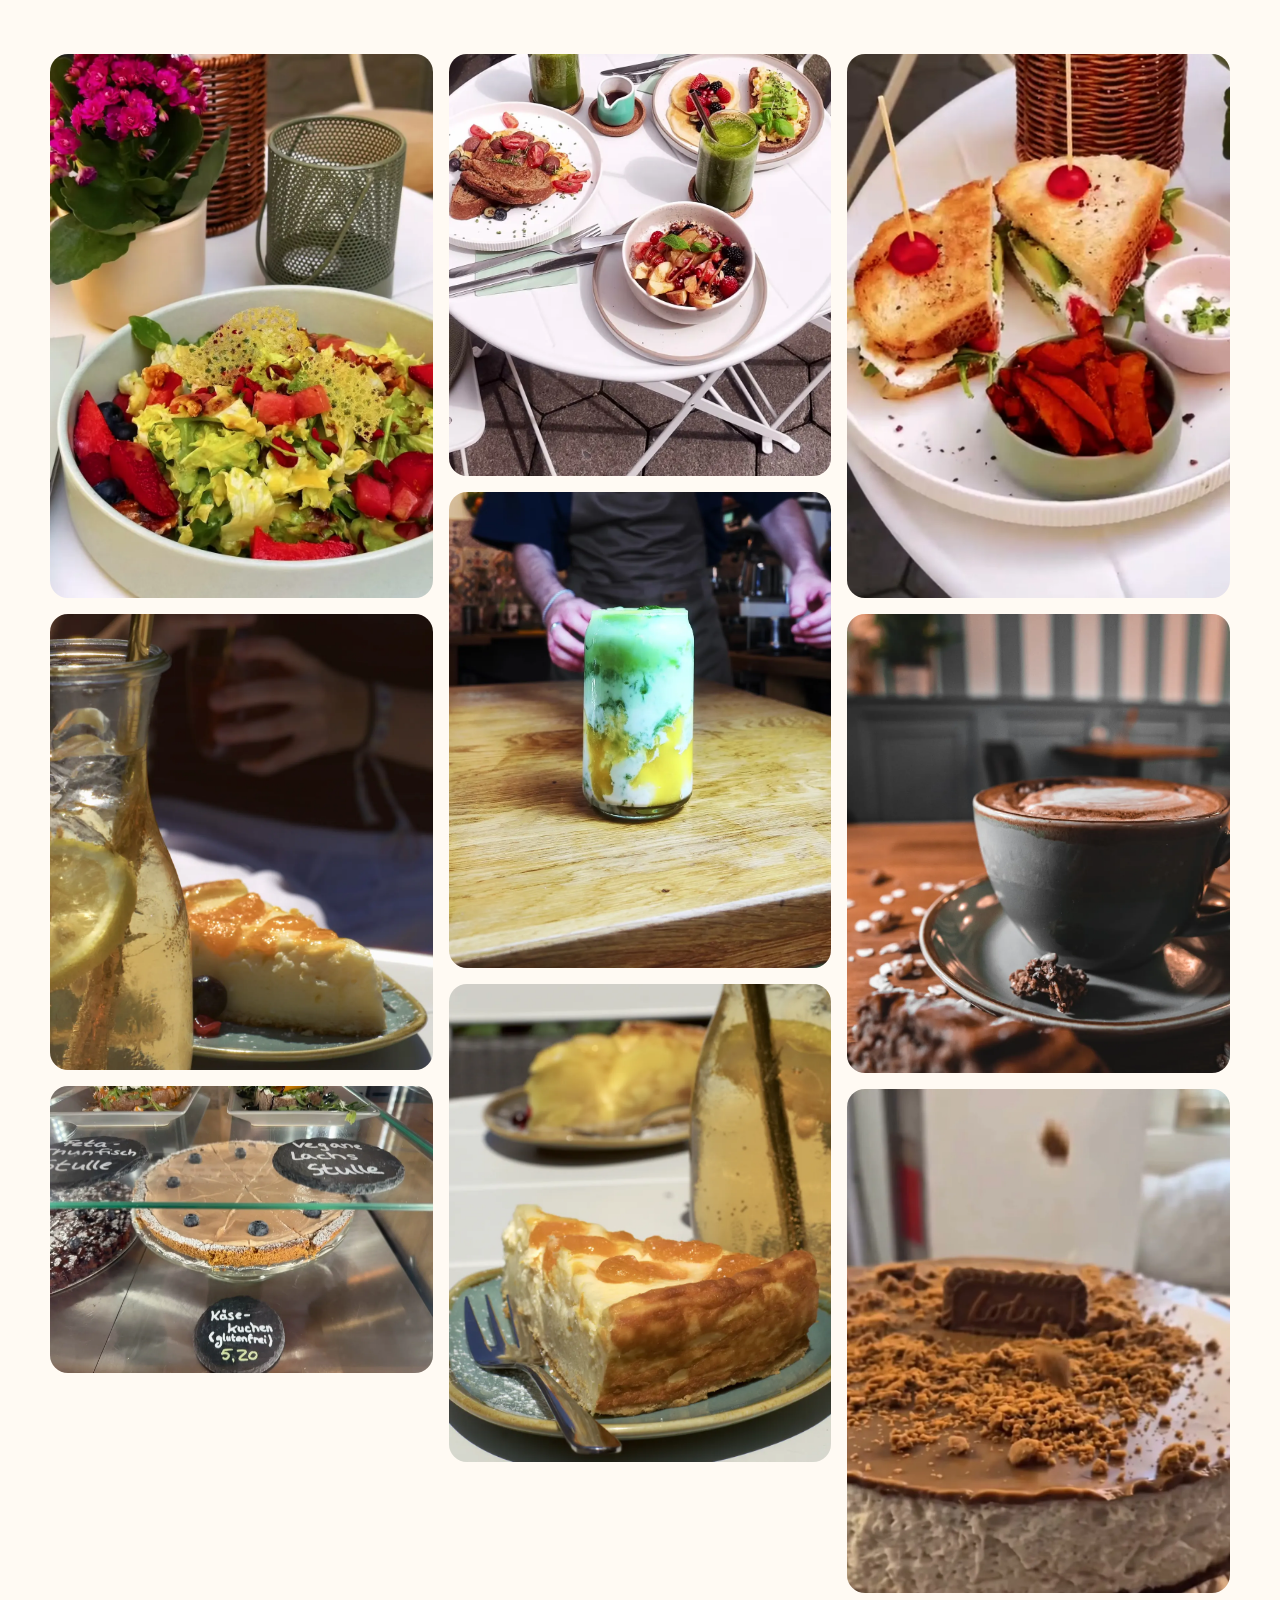
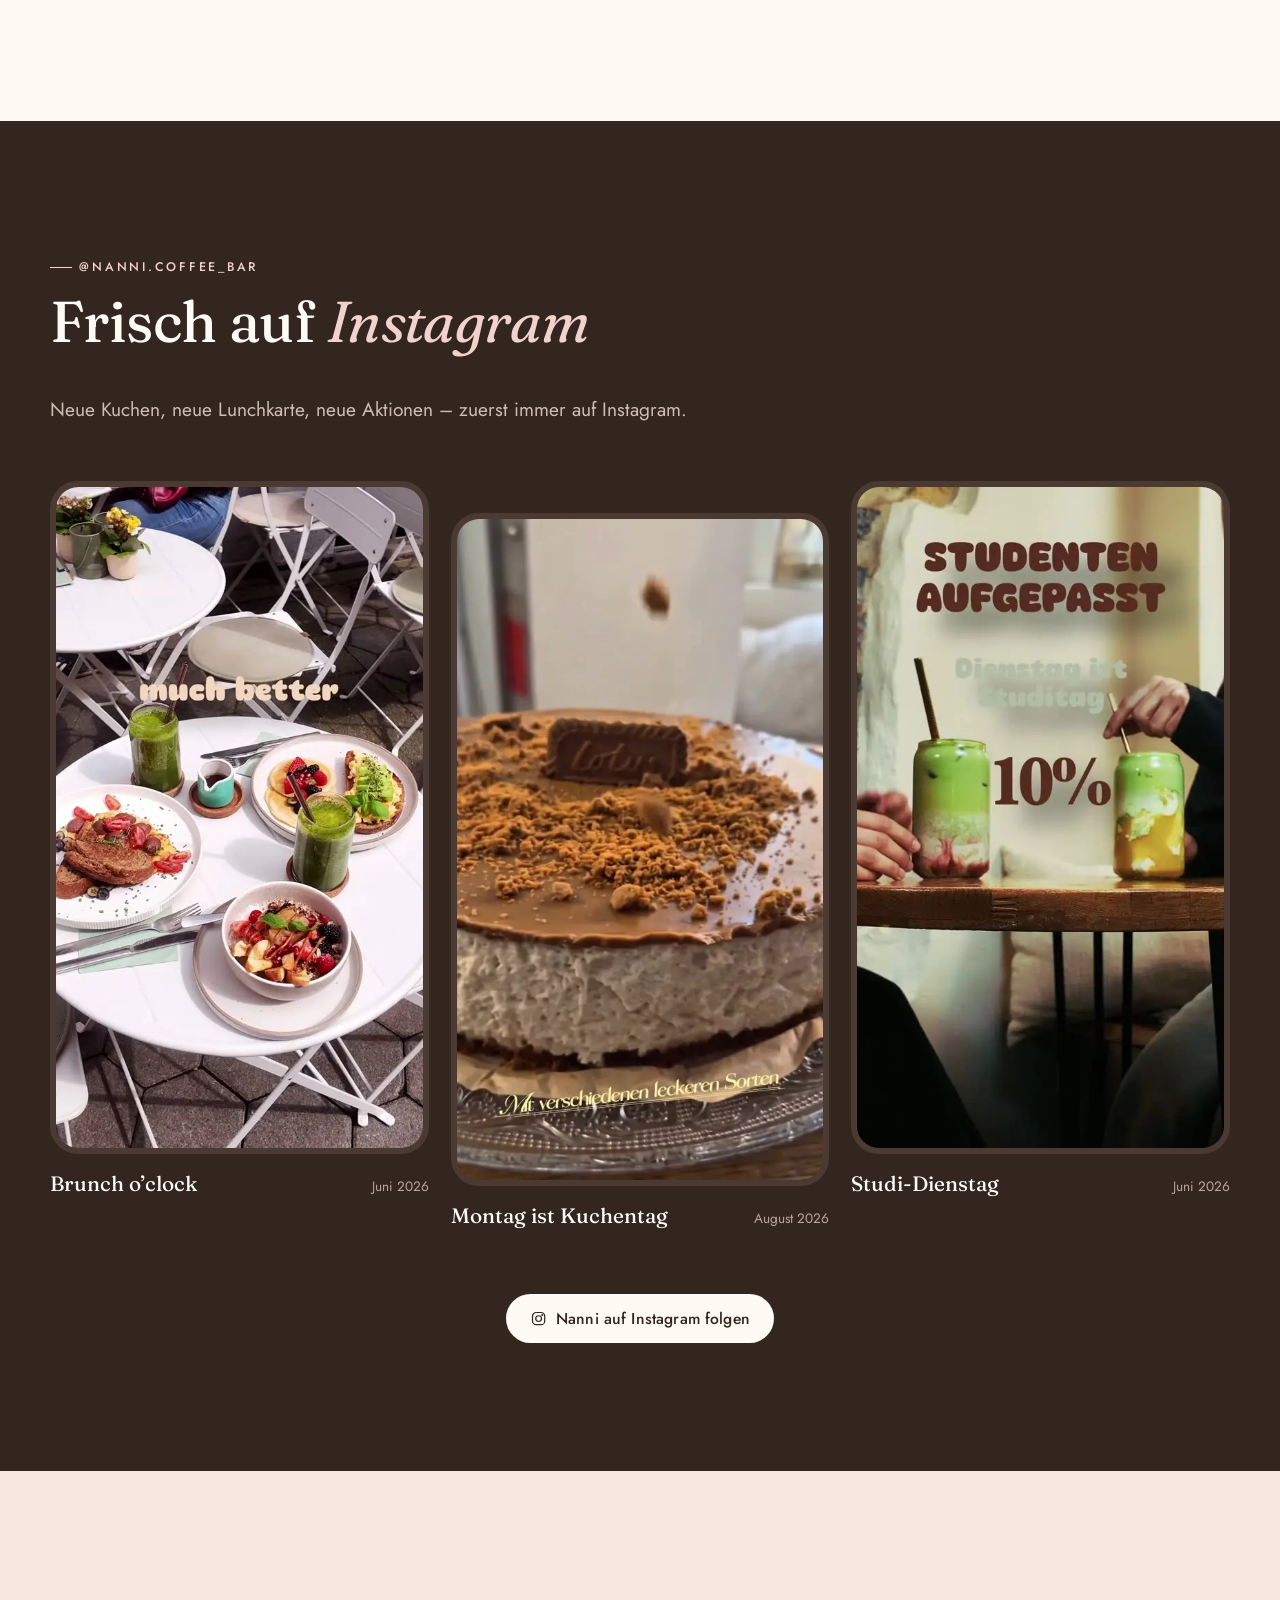
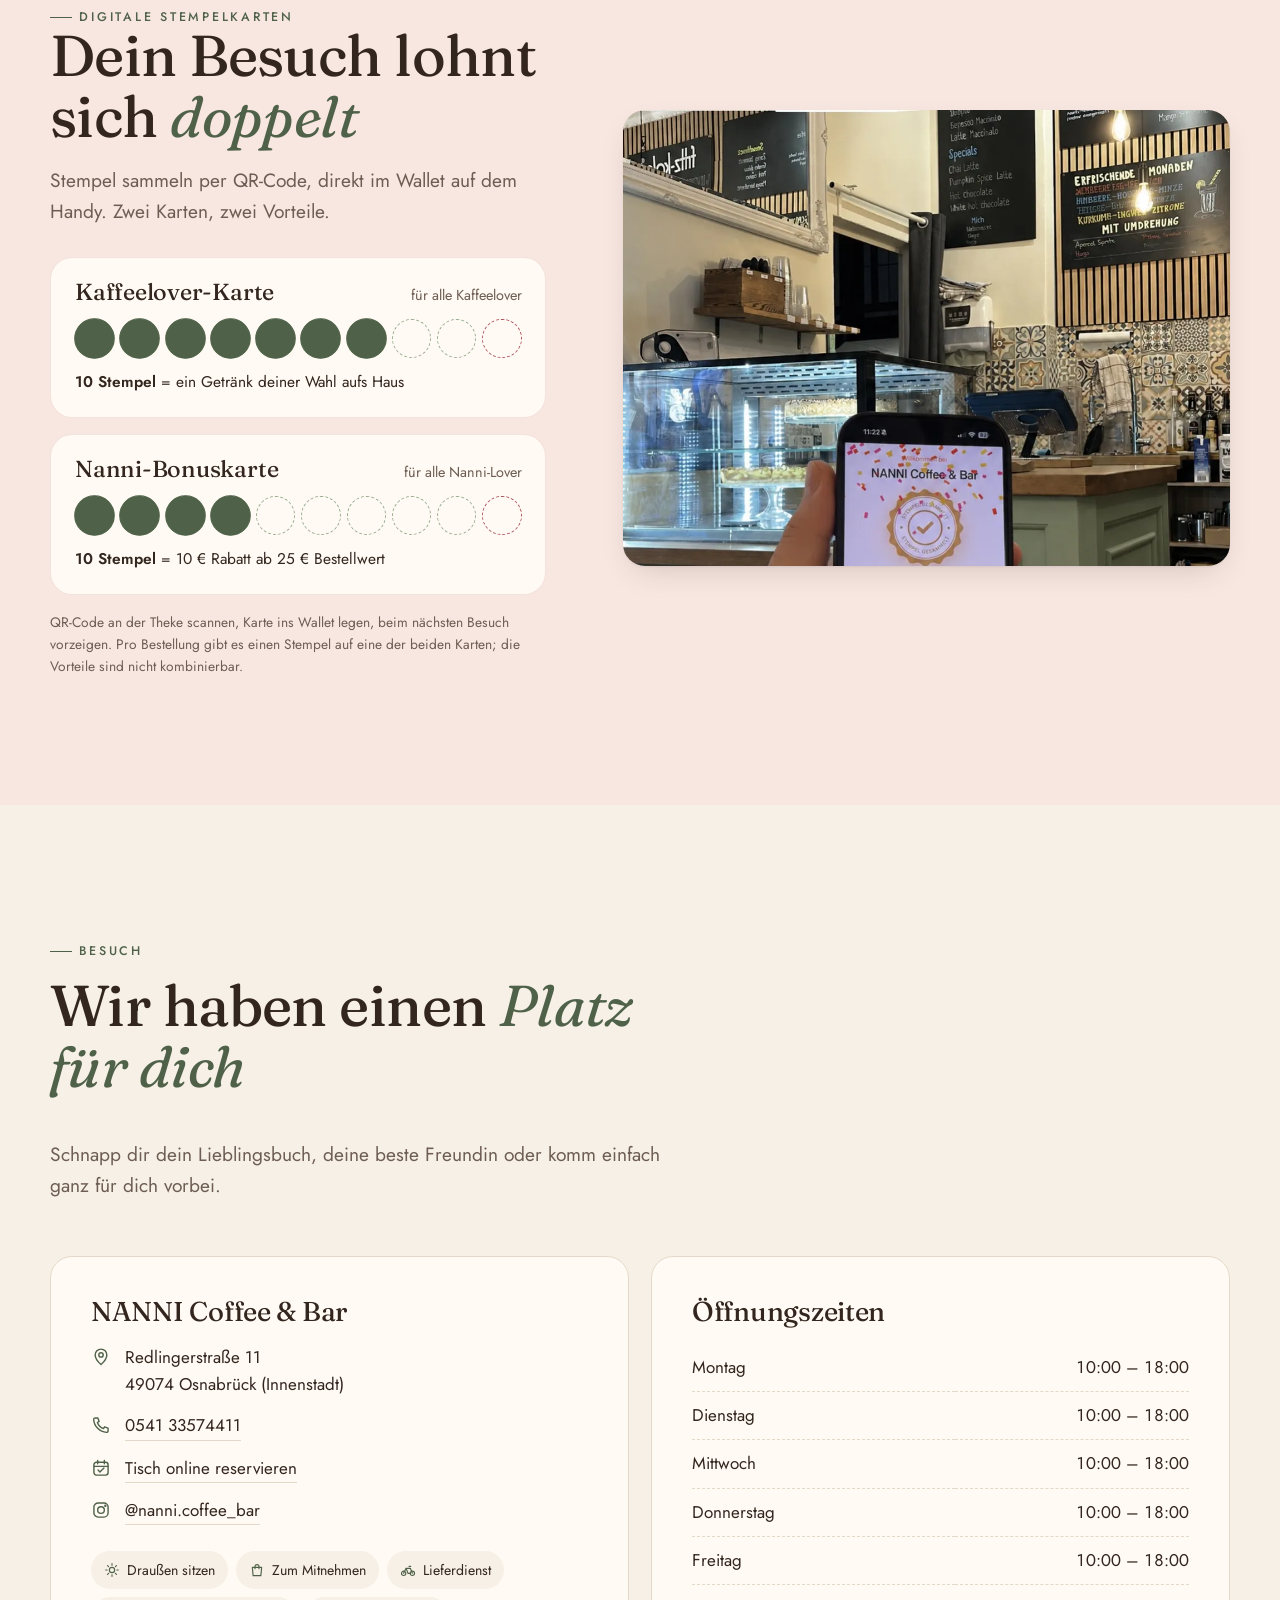
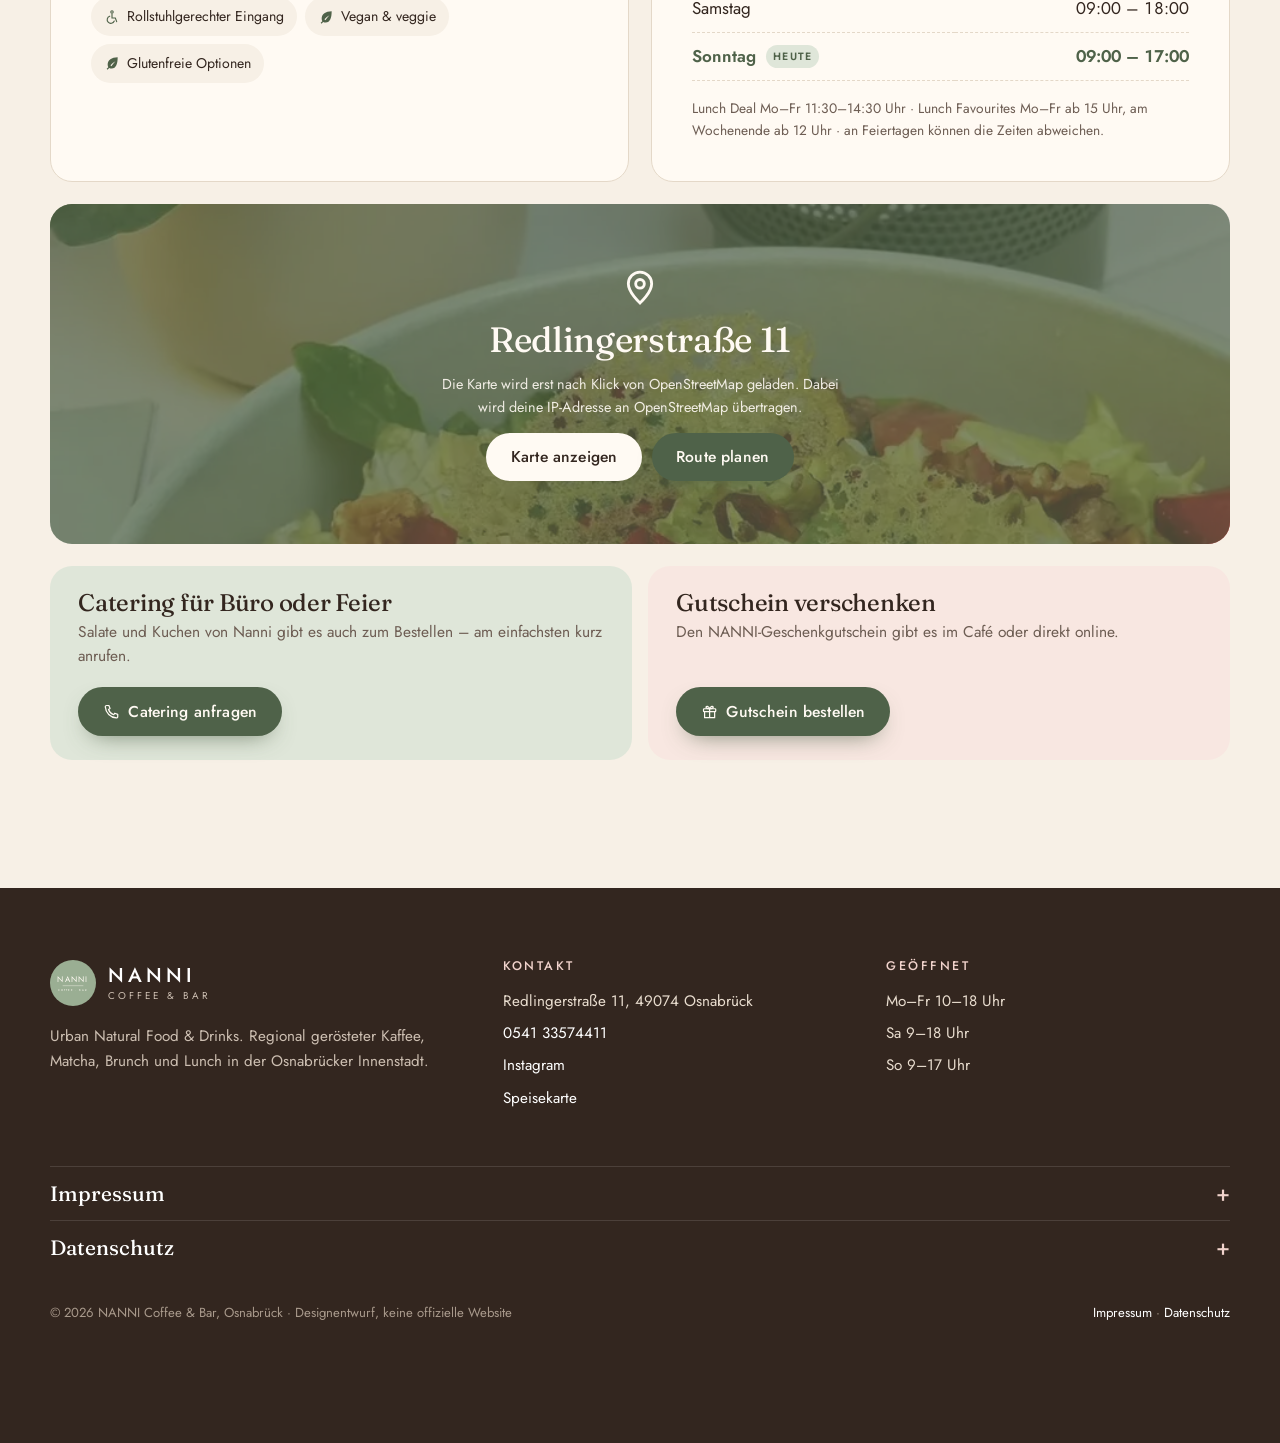
==== commit 2734a23e: "Speisekarte 1:1 nach der gedruckten Karte, Über-uns-Text, Gutschein-Shop Co-Authored-By: Claude Opus" ====
--- a/index.html
+++ b/index.html
@@ -235,6 +235,23 @@
 .day-card .waffle-ph { background: var(--blush-soft); display: grid; place-items: center; }
 .waffle-ph svg { width: 62%; height: auto; color: #d9a7a0; }
 
+/* Ueber */
+.about { background: var(--paper); }
+.about-grid { display: grid; grid-template-columns: .85fr 1.15fr; gap: clamp(28px, 6vw, 90px); align-items: start; }
+.about h2 { font-size: clamp(2.6rem, 6vw, 4.6rem); margin-top: 16px; }
+.about-text { font: 400 clamp(1.25rem, 2.2vw, 1.6rem)/1.45 var(--serif); margin-bottom: 18px; }
+.facts { list-style: none; padding: 0; margin: 34px 0 0; display: grid; grid-template-columns: repeat(3, 1fr); gap: 14px; }
+.facts li { background: var(--cream); border-radius: 18px; padding: 18px; display: grid; gap: 4px; align-content: start; }
+.facts svg { width: 28px; height: 28px; color: var(--sage-deep); margin-bottom: 8px; }
+.facts b { font: 450 1.15rem/1.2 var(--serif); }
+.facts span { font-size: .9rem; color: var(--muted); }
+.sig-price { display: flex; align-items: baseline; gap: 12px; margin: -8px 0 28px; }
+.sig-price span { color: var(--muted); }
+.sig-price b { font: 450 1.6rem/1 var(--serif); color: var(--sage-deep); }
+.duo { display: grid; grid-template-columns: 1fr 1fr; gap: 16px; margin-top: 22px; }
+.duo .catering { margin-top: 0; flex-direction: column; align-items: flex-start; justify-content: space-between; }
+.duo .gift { background: var(--blush-soft); }
+
 /* Karte */
 .karte { background: var(--paper); }
 .karte-grid { display: grid; grid-template-columns: .8fr 1.2fr; gap: clamp(32px, 6vw, 88px); align-items: start; }
@@ -289,6 +306,17 @@
 .callout b { display: block; font: italic 450 1.2rem/1.25 var(--serif); margin-bottom: 4px; }
 .callout p { font-size: .92rem; opacity: .9; }
 .cat-note { margin-top: 12px; font-size: .88rem; color: var(--muted); background: var(--cream); border-radius: 12px; padding: 10px 14px; }
+.mi-group { font: 600 .7rem/1 var(--sans); letter-spacing: .18em; text-transform: uppercase; color: var(--rose); margin: 18px 0 2px; }
+.mi-group:first-child, .callout + .mi-group { margin-top: 6px; }
+.tag-hot { background: #f6ddd3; color: #b4462f; }
+.extras { margin-top: 16px; }
+.extras b { display: block; font: 600 .7rem/1 var(--sans); letter-spacing: .18em; text-transform: uppercase; color: var(--sage-deep); margin-bottom: 9px; }
+.extras ul { list-style: none; margin: 0; padding: 0; display: flex; flex-wrap: wrap; gap: 6px; }
+.extras li { background: var(--chip, var(--cream)); border-radius: 999px; padding: 5px 11px; font-size: .86rem; }
+.extras li span { color: var(--sage-deep); font-weight: 500; margin-left: 3px; white-space: nowrap; }
+.cat-notes { list-style: none; margin: 14px 0 0; padding: 11px 14px; background: var(--chip, var(--cream)); border-radius: 12px; font-size: .88rem; color: var(--muted); display: grid; gap: 5px; }
+.cat-notes li { display: flex; gap: 9px; }
+.cat-notes li::before { content: ""; width: 5px; height: 5px; border-radius: 50%; background: var(--sage); flex: none; margin-top: .6em; }
 
 /* Signature */
 .signature { display: grid; grid-template-columns: 1fr 1fr; gap: clamp(32px, 6vw, 96px); align-items: center; }
@@ -429,6 +457,7 @@
 }
 @media (max-width: 900px) {
   .karte-grid { grid-template-columns: 1fr; }
+  .about-grid, .duo { grid-template-columns: 1fr; }
   .karte-intro { position: static; }
   .karte-photo { display: none; }
   .karte-intro .row { margin-bottom: 8px; }
@@ -464,6 +493,7 @@
 }
 @media (max-width: 560px) {
   .cat-meta { display: none; }
+  .facts { grid-template-columns: 1fr; }
   .cat-thumb { width: 48px; height: 48px; }
   details.cat > summary { gap: 13px; padding: 16px 2px; }
   .cat-title b { font-size: 1.3rem; }
@@ -507,8 +537,13 @@
     <symbol id="i-bagel" viewBox="0 0 24 24"><g fill="none" stroke="currentColor" stroke-width="1.6"><ellipse cx="12" cy="12" rx="9" ry="7.5"/><ellipse cx="12" cy="12" rx="2.6" ry="2"/><path d="M7 8.5l.5.6M15.8 7.6l.4.7M17.6 13.5l.6.4M6.4 14.2l.6-.3M11 17.6l.6.2" stroke-linecap="round"/></g></symbol>
     <symbol id="i-waffle" viewBox="0 0 24 24"><g fill="none" stroke="currentColor" stroke-width="1.6"><rect x="3.5" y="3.5" width="17" height="17" rx="5"/><path d="M9.2 3.5v17M14.8 3.5v17M3.5 9.2h17M3.5 14.8h17"/></g></symbol>
     <symbol id="i-spritz" viewBox="0 0 24 24"><g fill="none" stroke="currentColor" stroke-width="1.6" stroke-linecap="round" stroke-linejoin="round"><path d="M7 3h10c0 5-1.8 8.5-5 8.5S7 8 7 3Z"/><path d="M12 11.5V20M8.5 20.5h7M7.6 6.5h8.8"/><circle cx="16.5" cy="3.2" r="2"/></g></symbol>
+    <symbol id="i-gift" viewBox="0 0 24 24"><g fill="none" stroke="currentColor" stroke-width="1.7" stroke-linecap="round" stroke-linejoin="round"><rect x="3.5" y="8" width="17" height="4" rx="1"/><path d="M5 12v8.5h14V12M12 8v12.5M12 8C10.5 4 7 4 7 6s3 2 5 2c2 0 5 0 5-2s-3.5-2-5 2"/></g></symbol>
     <symbol id="i-menu" viewBox="0 0 24 24"><path fill="none" stroke="currentColor" stroke-width="1.8" stroke-linecap="round" d="M4 7h16M4 12h16M4 17h10"/></symbol>
     <symbol id="i-close" viewBox="0 0 24 24"><path fill="none" stroke="currentColor" stroke-width="1.8" stroke-linecap="round" d="M6 6l12 12M18 6 6 18"/></symbol>
+    <symbol id="i-citrus" viewBox="0 0 24 24"><g fill="none" stroke="currentColor" stroke-width="1.6" stroke-linecap="round"><circle cx="12" cy="12" r="8.5"/><circle cx="12" cy="12" r="6"/><path d="M12 6v12M6 12h12M7.8 7.8l8.4 8.4M16.2 7.8l-8.4 8.4"/></g></symbol>
+    <symbol id="i-egg" viewBox="0 0 24 24"><g fill="none" stroke="currentColor" stroke-width="1.6"><path d="M12 3.2c3.8 0 7.2 6.2 7.2 10.3A7.2 7.2 0 0 1 4.8 13.5C4.8 9.4 8.2 3.2 12 3.2Z"/><circle cx="12" cy="14" r="3"/></g></symbol>
+    <symbol id="i-bowl" viewBox="0 0 24 24"><g fill="none" stroke="currentColor" stroke-width="1.6" stroke-linecap="round" stroke-linejoin="round"><path d="M3 11h18a9 9 0 0 1-18 0Z"/><path d="M8.5 20.5h7M8 11c.4-2 1.8-3 3.5-3M13 11c.3-2.4 2-3.8 4.5-3.4M10 8c-.2-1.6.5-3 2-3.8"/></g></symbol>
+    <symbol id="i-chili" viewBox="0 0 24 24"><g fill="none" stroke="currentColor" stroke-width="1.8" stroke-linecap="round" stroke-linejoin="round"><path d="M15.5 7.5c2.6 1.4 3 5.4.2 8.6-2.7 3.1-7.3 4.6-11.2 4.2 3.4-1.7 5.7-4.4 6.8-8.2.8-2.8 2.5-5.6 4.2-4.6Z"/><path d="M15.5 7.5c.3-1.8 1.4-3.2 3-3.8"/></g></symbol>
     <symbol id="logo" viewBox="0 0 120 120"><circle cx="60" cy="60" r="60" fill="#9aae93"/><text x="60" y="58" text-anchor="middle" font-family="Jost, sans-serif" font-size="21" letter-spacing="3.4" fill="#fffaf3">NANNI</text><path d="M33 67h54" stroke="#fffaf3" stroke-width="1.2" opacity=".85"/><text x="60" y="80" text-anchor="middle" font-family="Jost, sans-serif" font-size="7.2" letter-spacing="2.2" fill="#fffaf3">COFFEE · BAR</text></symbol>
   </defs>
 </svg>
@@ -565,6 +600,25 @@
   </div>
 </section>
 
+<!-- ================= UEBER ================= -->
+<section class="section about" id="ueber">
+  <div class="wrap about-grid">
+    <div class="reveal">
+      <span class="kicker">Über Nanni</span>
+      <h2>Kleiner Ort. <em>Große Ideen.</em></h2>
+    </div>
+    <div class="reveal d1">
+      <p class="about-text">Nanni ist ein kleines Café, ein bisschen versteckt und vielleicht gerade deshalb etwas Besonderes. Bei uns treffen Frühstück, Brunch und Lunch auf Gerichte, die gerne ein bisschen anders sein dürfen.</p>
+      <p class="lead">Wir lieben es, Klassiker neu zu denken, besondere Kombinationen zu entwickeln und bekannte Gerichte auf unsere eigene Art zu interpretieren – von unseren Süßkartoffel-Pancakes bis hin zu außergewöhnlichen French-Toast-Kreationen.</p>
+      <ul class="facts">
+        <li><svg aria-hidden="true"><use href="#i-cup"/></svg><b>Regional geröstet</b><span>Unsere Kaffeebohnen werden hier in Osnabrück geröstet.</span></li>
+        <li><svg aria-hidden="true"><use href="#i-egg"/></svg><b>Gute Eier</b><span>Alle Eier stammen aus ökologischer Haltung.</span></li>
+        <li><svg aria-hidden="true"><use href="#i-leaf"/></svg><b>Vegan &amp; glutenfrei</b><span>Pancake- und Waffelteig sind vegan, viele Gerichte gibt es glutenfrei.</span></li>
+      </ul>
+    </div>
+  </div>
+</section>
+
 <!-- ================= WOCHE ================= -->
 <section class="section" id="woche">
   <div class="wrap">
@@ -603,7 +657,7 @@
         <div class="body">
           <span class="when">Mo–Fr · 11:30–14:30 Uhr</span>
           <h3>Lunch Deal</h3>
-          <p>Burger, Club Sandwich oder Gnocchi – jedes Gericht mit Tee, Kaffee oder hausgemachter Limo. Auch to go.</p>
+          <p>Burger oder Golden Goat Club Sandwich – mittags mit Tee, Kaffee oder hausgemachter Limo inklusive. Auch to go.</p>
           <p class="big">ab 13,90&nbsp;€ inkl. Getränk</p>
         </div>
       </article>
@@ -638,18 +692,20 @@
     </div>
     <div class="menu-acc reveal d1">
 <!-- MENU:START -->
-<details class="cat" name="karte" id="k-kaffee" open><summary><span class="cat-thumb"><img src="bilder/cappuccino.webp" alt="" loading="lazy" width="56" height="56"></span><span class="cat-title"><b>Kaffee</b><small>Langsam extrahiert, für den ruhigen Moment am Tresen</small></span><span class="cat-meta">ab 2,90&nbsp;€</span><span class="cat-plus" aria-hidden="true"></span></summary><div class="cat-body"><ul class="mi-list"><li class="mi"><div class="mi-top"><h4>Espresso</h4><span class="mi-line" aria-hidden="true"></span><span class="mi-price">2,90&nbsp;€</span></div><p>Einzelner Shot, kräftig und samtig.</p></li><li class="mi"><div class="mi-top"><h4>Doppio</h4><span class="mi-line" aria-hidden="true"></span><span class="mi-price">4,40&nbsp;€</span></div><p>Doppelter Espresso für den vollen Wachmacher.</p></li><li class="mi"><div class="mi-top"><h4>Espresso Macchiato</h4><span class="mi-line" aria-hidden="true"></span><span class="mi-price">3,30&nbsp;€</span></div><p>Espresso mit einem Hauch Milchschaum.</p></li><li class="mi"><div class="mi-top"><h4>Café Crema</h4><span class="mi-line" aria-hidden="true"></span><span class="mi-price">3,20&nbsp;€</span></div><p>Mild und langgezogen, nach italienischer Art.</p></li><li class="mi"><div class="mi-top"><h4>Americano</h4><span class="mi-line" aria-hidden="true"></span><span class="mi-price">3,50&nbsp;€</span></div><p>Espresso, verlängert mit heißem Wasser.</p></li><li class="mi"><div class="mi-top"><h4>Cappuccino</h4><span class="mi-line" aria-hidden="true"></span><span class="mi-price">3,90&nbsp;€</span></div><p>Espresso, heiße Milch, feiner Schaum.</p></li><li class="mi"><div class="mi-top"><h4>Flat White</h4><span class="mi-line" aria-hidden="true"></span><span class="mi-price">5,30&nbsp;€</span></div><p>Doppelter Espresso, samtiger Milchschaum.</p></li><li class="mi"><div class="mi-top"><h4>Latte Macchiato</h4><span class="mi-line" aria-hidden="true"></span><span class="mi-price">4,50&nbsp;€</span></div><p>Milch und Espresso, sanft geschichtet.</p></li><li class="mi"><div class="mi-top"><h4>Milchkaffee</h4><span class="mi-line" aria-hidden="true"></span><span class="mi-price">4,50&nbsp;€</span></div><p>Klassisch mild, mit viel Milch.</p></li></ul></div></details>
-<details class="cat" name="karte" id="k-tee-matcha"><summary><span class="cat-thumb"><img src="bilder/matcha-mango.webp" alt="" loading="lazy" width="56" height="56"></span><span class="cat-title"><b>Tee &amp; Matcha</b><small>Zeremoniell geschlagen, frisch aufgebrüht</small></span><span class="cat-meta">ab 3,50&nbsp;€</span><span class="cat-plus" aria-hidden="true"></span></summary><div class="cat-body"><ul class="mi-list"><li class="mi"><div class="mi-top"><h4>Earl Grey</h4><span class="mi-line" aria-hidden="true"></span><span class="mi-price">3,50&nbsp;€</span></div><p>Schwarzer Tee mit Bergamotte.</p></li><li class="mi"><div class="mi-top"><h4>Grüner Tee</h4><span class="mi-line" aria-hidden="true"></span><span class="mi-price">3,50&nbsp;€</span></div><p>Mild und fein aromatisch.</p></li><li class="mi"><div class="mi-top"><h4>Kamillentee</h4><span class="mi-line" aria-hidden="true"></span><span class="mi-price">3,50&nbsp;€</span></div><p>Beruhigend, ideal zum Ausklang.</p></li><li class="mi"><div class="mi-top"><h4>Frischer Minztee</h4><span class="mi-line" aria-hidden="true"></span><span class="mi-price">4,20&nbsp;€</span></div><p>Frisch aufgebrühte Minzblätter.</p></li><li class="mi"><div class="mi-top"><h4>Frischer Ingwer-Zitronen-Tee</h4><span class="mi-line" aria-hidden="true"></span><span class="mi-price">4,20&nbsp;€</span></div><p>Wärmend, mit frischer Zitrusnote.</p></li><li class="mi"><div class="mi-top"><h4>Matcha Hot <span class="tag tag-badge">Special</span></h4><span class="mi-line" aria-hidden="true"></span><span class="mi-price">5,50&nbsp;€</span></div><p>Zeremoniell geschlagener Matcha, warm serviert.</p></li><li class="mi"><div class="mi-top"><h4>Iced Matcha</h4><span class="mi-line" aria-hidden="true"></span><span class="mi-price">5,90&nbsp;€</span></div><p>Matcha auf Eis, cremig verrührt.</p></li><li class="mi"><div class="mi-top"><h4>Strawberry Iced Matcha</h4><span class="mi-line" aria-hidden="true"></span><span class="mi-price">6,50&nbsp;€</span></div><p>Iced Matcha mit Erdbeerpüree.</p></li><li class="mi"><div class="mi-top"><h4>Mango Iced Matcha</h4><span class="mi-line" aria-hidden="true"></span><span class="mi-price">6,50&nbsp;€</span></div><p>Iced Matcha mit Mangopüree.</p></li></ul></div></details>
-<details class="cat" name="karte" id="k-signature-drinks"><summary><span class="cat-thumb cat-icon"><svg aria-hidden="true"><use href="#i-iced"/></svg></span><span class="cat-title"><b>Signature Drinks</b><small>Unsere Lieblinge, heiß und eisgekühlt</small></span><span class="cat-meta">ab 3,90&nbsp;€</span><span class="cat-plus" aria-hidden="true"></span></summary><div class="cat-body"><ul class="mi-list"><li class="mi"><div class="mi-top"><h4>Iced Americano</h4><span class="mi-line" aria-hidden="true"></span><span class="mi-price">3,90&nbsp;€</span></div><p>Espresso, Wasser, viel Eis.</p></li><li class="mi"><div class="mi-top"><h4>Iced Latte</h4><span class="mi-line" aria-hidden="true"></span><span class="mi-price">4,50&nbsp;€</span></div><p>Espresso, kalte Milch, Eiswürfel.</p></li><li class="mi"><div class="mi-top"><h4>Iced Vanille Latte</h4><span class="mi-line" aria-hidden="true"></span><span class="mi-price">5,20&nbsp;€</span></div><p>Iced Latte mit feiner Vanillenote.</p></li><li class="mi"><div class="mi-top"><h4>Chai Latte</h4><span class="mi-line" aria-hidden="true"></span><span class="mi-price">4,90&nbsp;€</span></div><p>Gewürztee mit heißer Milch.</p></li><li class="mi"><div class="mi-top"><h4>Iced Chai Latte</h4><span class="mi-line" aria-hidden="true"></span><span class="mi-price">4,90&nbsp;€</span></div><p>Chai Latte, eisgekühlt serviert.</p></li><li class="mi"><div class="mi-top"><h4>Pumpkin Spice Latte</h4><span class="mi-line" aria-hidden="true"></span><span class="mi-price">5,50&nbsp;€</span></div><p>Kürbisgewürz-Latte, warm und würzig.</p></li><li class="mi"><div class="mi-top"><h4>Hot Chocolate</h4><span class="mi-line" aria-hidden="true"></span><span class="mi-price">4,50&nbsp;€</span></div><p>Heiße Schokolade, cremig.</p></li><li class="mi"><div class="mi-top"><h4>White Schoki</h4><span class="mi-line" aria-hidden="true"></span><span class="mi-price">4,50&nbsp;€</span></div><p>Heiße weiße Schokolade.</p></li></ul></div></details>
-<details class="cat" name="karte" id="k-frisch"><summary><span class="cat-thumb"><img src="bilder/limo-karaffe.webp" alt="" loading="lazy" width="56" height="56"></span><span class="cat-title"><b>Frisch gepresst</b><small>Säfte, Smoothies und hausgemachte Limonade, 0,4 l</small></span><span class="cat-meta">ab 4,90&nbsp;€</span><span class="cat-plus" aria-hidden="true"></span></summary><div class="cat-body"><ul class="mi-list"><li class="mi"><div class="mi-top"><h4>Frisch gepresster O-Saft</h4><span class="mi-line" aria-hidden="true"></span><span class="mi-price">4,90&nbsp;€</span></div><p>Frisch gepresst, ohne Zusätze.</p></li><li class="mi"><div class="mi-top"><h4>Beet &amp; Juicy</h4><span class="mi-line" aria-hidden="true"></span><span class="mi-price">6,50&nbsp;€</span></div><p>Rote Bete, kräftig und erdig.</p></li><li class="mi"><div class="mi-top"><h4>Berry Banana Smoothie</h4><span class="mi-line" aria-hidden="true"></span><span class="mi-price">6,50&nbsp;€</span></div><p>Beeren und Banane, cremig gemixt.</p></li><li class="mi"><div class="mi-top"><h4>Green Glow Smoothie</h4><span class="mi-line" aria-hidden="true"></span><span class="mi-price">6,50&nbsp;€</span></div><p>Grünes Blattgemüse mit Frucht.</p></li><li class="mi"><div class="mi-top"><h4>Mango Sunshine Smoothie</h4><span class="mi-line" aria-hidden="true"></span><span class="mi-price">6,50&nbsp;€</span></div><p>Mango, sonnig und süß.</p></li><li class="mi"><div class="mi-top"><h4>Pfirsich-Limo</h4><span class="mi-line" aria-hidden="true"></span><span class="mi-price">4,90&nbsp;€</span></div><p>Hausgemacht mit frischem Pfirsich.</p></li><li class="mi"><div class="mi-top"><h4>Zitronen-Minze-Limo</h4><span class="mi-line" aria-hidden="true"></span><span class="mi-price">6,00&nbsp;€</span></div><p>Erfrischend, mit frischer Minze.</p></li><li class="mi"><div class="mi-top"><h4>Himbeer-Holunder-Limo</h4><span class="mi-line" aria-hidden="true"></span><span class="mi-price">6,00&nbsp;€</span></div><p>Fruchtig-blumig, hausgemacht.</p></li><li class="mi"><div class="mi-top"><h4>Maracuja-Limette-Limo</h4><span class="mi-line" aria-hidden="true"></span><span class="mi-price">6,00&nbsp;€</span></div><p>Exotisch-säuerlich, hausgemacht.</p></li><li class="mi"><div class="mi-top"><h4>Erdbeer-Basilikum-Limo</h4><span class="mi-line" aria-hidden="true"></span><span class="mi-price">6,00&nbsp;€</span></div><p>Süß-würzig, hausgemacht.</p></li></ul></div></details>
-<details class="cat" name="karte" id="k-soft"><summary><span class="cat-thumb cat-icon"><svg aria-hidden="true"><use href="#i-bottle"/></svg></span><span class="cat-title"><b>Softdrinks &amp; Wasser</b><small>Gekühlt aus der Flasche</small></span><span class="cat-meta">ab 3,30&nbsp;€</span><span class="cat-plus" aria-hidden="true"></span></summary><div class="cat-body"><ul class="mi-list"><li class="mi"><div class="mi-top"><h4>Fritz-Kola</h4><span class="mi-line" aria-hidden="true"></span><span class="mi-price">3,30&nbsp;€</span></div><p>Klassisch koffeinhaltig.</p></li><li class="mi"><div class="mi-top"><h4>Fritz-Kola Super Zero</h4><span class="mi-line" aria-hidden="true"></span><span class="mi-price">3,30&nbsp;€</span></div><p>Ohne Zucker, voller Geschmack.</p></li><li class="mi"><div class="mi-top"><h4>Apfel-Kirsch-Holunder, 0,33 l</h4><span class="mi-line" aria-hidden="true"></span><span class="mi-price">3,30&nbsp;€</span></div><p>Fruchtschorle, spritzig serviert.</p></li><li class="mi"><div class="mi-top"><h4>Bio-Rhabarberschorle, 0,33 l</h4><span class="mi-line" aria-hidden="true"></span><span class="mi-price">3,30&nbsp;€</span></div><p>Bio-Rhabarber, angenehm säuerlich.</p></li><li class="mi"><div class="mi-top"><h4>Zurück zu den Quellen, still</h4><span class="mi-line" aria-hidden="true"></span><span class="mi-price">3,50&nbsp;€</span></div><p>Stilles Wasser.</p></li><li class="mi"><div class="mi-top"><h4>Zurück zu den Quellen, sprudelnd</h4><span class="mi-line" aria-hidden="true"></span><span class="mi-price">3,50&nbsp;€</span></div><p>Spritziges Wasser.</p></li></ul></div></details>
-<details class="cat" name="karte" id="k-fruehstueck"><summary><span class="cat-thumb"><img src="bilder/brunch-tisch.webp" alt="" loading="lazy" width="56" height="56"></span><span class="cat-title"><b>Frühstück</b><small>Für den langsamen Start in den Tag</small></span><span class="cat-meta">ab 7,90&nbsp;€</span><span class="cat-plus" aria-hidden="true"></span></summary><div class="cat-body"><ul class="mi-list"><li class="mi"><div class="mi-top"><h4>Rührei Genuss</h4><span class="mi-line" aria-hidden="true"></span><span class="mi-price">7,90&nbsp;€</span></div><p>Cremiges Rührei mit Beilagen.</p></li><li class="mi"><div class="mi-top"><h4>Sunny Morning</h4><span class="mi-line" aria-hidden="true"></span><span class="mi-price">7,90&nbsp;€</span></div><p>Leichter Start mit Frischem.</p></li><li class="mi"><div class="mi-top"><h4>Omelett Bar</h4><span class="mi-line" aria-hidden="true"></span><span class="mi-price">8,90&nbsp;€</span></div><p>Omelett, nach deiner Wahl belegt.</p></li><li class="mi"><div class="mi-top"><h4>Nannis Brunch <span class="tag tag-badge">Fan-Favorit</span></h4><span class="mi-line" aria-hidden="true"></span><span class="mi-price">13,90&nbsp;€</span></div><p>Unser meistbestelltes Frühstück.</p></li></ul></div></details>
-<details class="cat" name="karte" id="k-bowls"><summary><span class="cat-thumb"><img src="bilder/french-toast.webp" alt="" loading="lazy" width="56" height="56"></span><span class="cat-title"><b>Bowls, Pancakes &amp; French Toast</b><small>Süß, herzhaft und hausgemacht</small></span><span class="cat-meta">ab 9,90&nbsp;€</span><span class="cat-plus" aria-hidden="true"></span></summary><div class="cat-body"><ul class="mi-list"><li class="mi"><div class="mi-top"><h4>Classic Açaí Bowl</h4><span class="mi-line" aria-hidden="true"></span><span class="mi-price">11,90&nbsp;€</span></div><p>Açaí mit Granola und frischem Obst.</p></li><li class="mi"><div class="mi-top"><h4>Lotus Crunch Açaí Bowl</h4><span class="mi-line" aria-hidden="true"></span><span class="mi-price">12,90&nbsp;€</span></div><p>Açaí mit Lotus-Keksen und Crunch.</p></li><li class="mi"><div class="mi-top"><h4>Apfel Porridge</h4><span class="mi-line" aria-hidden="true"></span><span class="mi-price">9,90&nbsp;€</span></div><p>Warmes Porridge mit Apfel.</p></li><li class="mi"><div class="mi-top"><h4>Bananen Porridge</h4><span class="mi-line" aria-hidden="true"></span><span class="mi-price">9,90&nbsp;€</span></div><p>Warmes Porridge mit Banane.</p></li><li class="mi"><div class="mi-top"><h4>Classic French Toast</h4><span class="mi-line" aria-hidden="true"></span><span class="mi-price">11,90&nbsp;€</span></div><p>Getoastetes Brot, karamellisiert, klassisch.</p></li><li class="mi"><div class="mi-top"><h4>Lotus Shokupan French Toast</h4><span class="mi-line" aria-hidden="true"></span><span class="mi-price">11,90&nbsp;€</span></div><p>Fluffiger Shokupan mit Lotus-Karamell.</p></li><li class="mi"><div class="mi-top"><h4>Süßkartoffel-Pancakes mit Hähnchen</h4><span class="mi-line" aria-hidden="true"></span><span class="mi-price">11,50&nbsp;€</span></div><p>Herzhafte Pancakes mit Hähnchen.</p></li><li class="mi"><div class="mi-top"><h4>Süßkartoffel-Pancakes mit Lachs</h4><span class="mi-line" aria-hidden="true"></span><span class="mi-price">11,50&nbsp;€</span></div><p>Herzhafte Pancakes mit Lachs.</p></li><li class="mi"><div class="mi-top"><h4>Süßkartoffel-Pancakes mit Feta <span class="tag tag-veggie"><svg aria-hidden="true"><use href="#i-leaf"/></svg>veggie</span></h4><span class="mi-line" aria-hidden="true"></span><span class="mi-price">11,50&nbsp;€</span></div><p>Rucola-Mix, Feta, Tomaten, Avocado, Granatapfelkerne und Balsamico.</p></li><li class="mi"><div class="mi-top"><h4>Pancakes Klassik Berry</h4><span class="mi-line" aria-hidden="true"></span><span class="mi-price">10,90&nbsp;€</span></div><p>Fluffige Pancakes mit Beeren.</p></li><li class="mi"><div class="mi-top"><h4>Pancakes Lotus</h4><span class="mi-line" aria-hidden="true"></span><span class="mi-price">10,90&nbsp;€</span></div><p>Fluffige Pancakes mit Lotus-Karamell.</p></li></ul><p class="cat-note">Der Teig der Süßkartoffel-Pancakes ist hausgemacht und vegan. Die Varianten wechseln, zuletzt gab es sie auch mit Halloumi oder vegan mit Tofu &amp; Avocado.</p></div></details>
-<details class="cat" name="karte" id="k-shokupan"><summary><span class="cat-thumb"><img src="bilder/club-sandwich.webp" alt="" loading="lazy" width="56" height="56"></span><span class="cat-title"><b>Shokupan Spezial</b><small>Herzhaft belegt, warm serviert</small></span><span class="cat-meta">ab 10,90&nbsp;€</span><span class="cat-plus" aria-hidden="true"></span></summary><div class="cat-body"><div class="callout"><b>Shokupan – fluffig, wie er sein soll</b><p>Unser japanisches Milchbrot wird täglich frisch gebacken: außen leicht geröstet, innen so weich, dass es beim ersten Bissen zusammenfällt.</p></div><ul class="mi-list"><li class="mi"><div class="mi-top"><h4>Halloumi Shokupan</h4><span class="mi-line" aria-hidden="true"></span><span class="mi-price">11,90&nbsp;€</span></div><p>Gegrillter Halloumi auf fluffigem Shokupan.</p></li><li class="mi"><div class="mi-top"><h4>Sucuk Shokupan</h4><span class="mi-line" aria-hidden="true"></span><span class="mi-price">12,90&nbsp;€</span></div><p>Würzige Sucuk auf fluffigem Shokupan.</p></li><li class="mi"><div class="mi-top"><h4>Burrata Shokupan</h4><span class="mi-line" aria-hidden="true"></span><span class="mi-price">13,90&nbsp;€</span></div><p>Cremige Burrata auf fluffigem Shokupan.</p></li><li class="mi"><div class="mi-top"><h4>Pastrami New York</h4><span class="mi-line" aria-hidden="true"></span><span class="mi-price">13,90&nbsp;€</span></div><p>Pastrami, deftig auf Shokupan belegt.</p></li><li class="mi"><div class="mi-top"><h4>Nanni Egg Drop</h4><span class="mi-line" aria-hidden="true"></span><span class="mi-price">10,90&nbsp;€</span></div><p>Weiches Ei auf fluffigem Shokupan.</p></li></ul></div></details>
-<details class="cat" name="karte" id="k-bagel"><summary><span class="cat-thumb cat-icon"><svg aria-hidden="true"><use href="#i-bagel"/></svg></span><span class="cat-title"><b>Bagel</b><small>Frisch belegt</small></span><span class="cat-meta">ab 8,90&nbsp;€</span><span class="cat-plus" aria-hidden="true"></span></summary><div class="cat-body"><ul class="mi-list"><li class="mi"><div class="mi-top"><h4>Avocado Kimchi Bagel</h4><span class="mi-line" aria-hidden="true"></span><span class="mi-price">9,90&nbsp;€</span></div><p>Avocado und würziges Kimchi.</p></li><li class="mi"><div class="mi-top"><h4>Halloumi Bagel</h4><span class="mi-line" aria-hidden="true"></span><span class="mi-price">10,90&nbsp;€</span></div><p>Gegrillter Halloumi, warm serviert.</p></li><li class="mi"><div class="mi-top"><h4>Sucuk Bagel</h4><span class="mi-line" aria-hidden="true"></span><span class="mi-price">10,90&nbsp;€</span></div><p>Würzige Sucuk, herzhaft belegt.</p></li><li class="mi"><div class="mi-top"><h4>Salmon Bagel</h4><span class="mi-line" aria-hidden="true"></span><span class="mi-price">10,90&nbsp;€</span></div><p>Lachs, frisch belegt.</p></li><li class="mi"><div class="mi-top"><h4>Bagel Egg</h4><span class="mi-line" aria-hidden="true"></span><span class="mi-price">9,90&nbsp;€</span></div><p>Klassisch mit Ei belegt.</p></li><li class="mi"><div class="mi-top"><h4>Smoky Tofu Bagel <span class="tag tag-vegan"><svg aria-hidden="true"><use href="#i-leaf"/></svg>vegan</span></h4><span class="mi-line" aria-hidden="true"></span><span class="mi-price">8,90&nbsp;€</span></div><p>Geräucherter Tofu.</p></li></ul></div></details>
-<details class="cat" name="karte" id="k-waffeln"><summary><span class="cat-thumb cat-icon"><svg aria-hidden="true"><use href="#i-waffle"/></svg></span><span class="cat-title"><b>Waffeln</b><small>Immer ab 12 Uhr – der Teig ist hausgemacht und zu 100 % vegan</small></span><span class="cat-meta">ab 3,90&nbsp;€</span><span class="cat-plus" aria-hidden="true"></span></summary><div class="cat-body"><ul class="mi-list"><li class="mi"><div class="mi-top"><h4>Classic Vegan <span class="tag tag-vegan"><svg aria-hidden="true"><use href="#i-leaf"/></svg>vegan</span></h4><span class="mi-line" aria-hidden="true"></span><span class="mi-price">3,90&nbsp;€</span></div><p>Puderzucker.</p></li><li class="mi"><div class="mi-top"><h4>Heiße Liebe <span class="tag tag-vegan"><svg aria-hidden="true"><use href="#i-leaf"/></svg>vegan</span></h4><span class="mi-line" aria-hidden="true"></span><span class="mi-price">5,50&nbsp;€</span></div><p>Heiße Kirschen.</p></li><li class="mi"><div class="mi-top"><h4>Peanut</h4><span class="mi-line" aria-hidden="true"></span><span class="mi-price">5,90&nbsp;€</span></div><p>Erdnussbutter und Karamell.</p></li><li class="mi"><div class="mi-top"><h4>Banana Choc</h4><span class="mi-line" aria-hidden="true"></span><span class="mi-price">6,50&nbsp;€</span></div><p>Bananen, Chocodrops, Schokosauce.</p></li><li class="mi"><div class="mi-top"><h4>Kirschtraum</h4><span class="mi-line" aria-hidden="true"></span><span class="mi-price">6,90&nbsp;€</span></div><p>Heiße Kirschen, hausgemachte Mascarpone-Creme.</p></li><li class="mi"><div class="mi-top"><h4>Lotus Crunch <span class="tag tag-vegan"><svg aria-hidden="true"><use href="#i-leaf"/></svg>vegan</span></h4><span class="mi-line" aria-hidden="true"></span><span class="mi-price">7,50&nbsp;€</span></div><p>Frisches Apfelkompott, Lotus-Creme, Lotus Crumble.</p></li><li class="mi"><div class="mi-top"><h4>Oreo Berry Banana</h4><span class="mi-line" aria-hidden="true"></span><span class="mi-price">7,50&nbsp;€</span></div><p>Oreo-Crunch, Banane, Erdbeersauce.</p></li><li class="mi"><div class="mi-top"><h4>White Bueno Crunch <span class="tag tag-badge">Neu</span></h4><span class="mi-line" aria-hidden="true"></span><span class="mi-price">7,90&nbsp;€</span></div><p>Weiße Schokosauce, Bueno-Sauce, gemahlene Haselnüsse, Bueno-Crunch.</p></li><li class="mi"><div class="mi-top"><h4>Fruchttraum <span class="tag tag-vegan"><svg aria-hidden="true"><use href="#i-leaf"/></svg>vegan</span></h4><span class="mi-line" aria-hidden="true"></span><span class="mi-price">8,90&nbsp;€</span></div><p>Bunte Früchte, Erdbeersauce.</p></li></ul></div></details>
-<details class="cat" name="karte" id="k-mittag"><summary><span class="cat-thumb"><img src="bilder/golden-goat.webp" alt="" loading="lazy" width="56" height="56"></span><span class="cat-title"><b>Mittagstisch</b><small>Lunch Deal Mo–Fr 11:30–14:30 Uhr – inklusive Tee, Kaffee oder hausgemachter Limo, auch to go</small></span><span class="cat-meta">ab 13,90&nbsp;€</span><span class="cat-plus" aria-hidden="true"></span></summary><div class="cat-body"><ul class="mi-list"><li class="mi"><div class="mi-top"><h4>Chicken Karaage Burger</h4><span class="mi-line" aria-hidden="true"></span><span class="mi-price">13,90&nbsp;€</span></div><p>Brioche Bun, Chicken Karaage, Romanasalat, Tomate, Cheddar-Melt, eingelegte rote Zwiebeln und Honey-Mustard-Sauce. Dazu Süßkartoffel mit veganem Reibe-Topping und Kräuterdip.</p></li><li class="mi"><div class="mi-top"><h4>Avocado Halloumi Burger <span class="tag tag-veggie"><svg aria-hidden="true"><use href="#i-leaf"/></svg>veggie</span></h4><span class="mi-line" aria-hidden="true"></span><span class="mi-price">13,90&nbsp;€</span></div><p>Brioche Bun, Avocado-Mash, Romanasalat, Tomate, Avocado, Halloumi, rote Zwiebeln, Kürbiskerne, Honig-Drizzle und hausgemachte Honig-Senf-Sauce. Dazu Süßkartoffel und Kräuterdip.</p></li><li class="mi"><div class="mi-top"><h4>Golden Goat Club Sandwich <span class="tag tag-veggie"><svg aria-hidden="true"><use href="#i-leaf"/></svg>veggie</span></h4><span class="mi-line" aria-hidden="true"></span><span class="mi-price">13,90&nbsp;€</span></div><p>Karamellisierter Ziegenkäse, Avocado, Tomaten, Rucola und Walnüsse auf knusprigem Brot. Dazu Süßkartoffel und Kräuterdip.</p></li><li class="mi"><div class="mi-top"><h4>Gnocchi Pesto Burrata <span class="tag tag-veggie"><svg aria-hidden="true"><use href="#i-leaf"/></svg>veggie</span></h4><span class="mi-line" aria-hidden="true"></span><span class="mi-price">14,90&nbsp;€</span></div><p>Goldbraun gebratene Gnocchi in cremiger Pesto-Sahnesauce mit Burrata, Rucola und Pinienkernen.</p></li></ul><p class="cat-note">Das Topping auf den Süßkartoffel-Fries ist vegan – auf Basis von Hefeflocken, Kokosöl, Kartoffelstärke und geschälten roten Linsen.</p></div></details>
-<details class="cat" name="karte" id="k-kuchen"><summary><span class="cat-thumb"><img src="bilder/lotus-torte.webp" alt="" loading="lazy" width="56" height="56"></span><span class="cat-title"><b>Kuchen</b><small>Hausgemacht, täglich wechselnd</small></span><span class="cat-meta">ab 3,50&nbsp;€</span><span class="cat-plus" aria-hidden="true"></span></summary><div class="cat-body"><ul class="mi-list"><li class="mi"><div class="mi-top"><h4>Kuchen, klein</h4><span class="mi-line" aria-hidden="true"></span><span class="mi-price">3,50&nbsp;€</span></div><p>Kleines Stück, hausgemacht.</p></li><li class="mi"><div class="mi-top"><h4>Kuchen</h4><span class="mi-line" aria-hidden="true"></span><span class="mi-price">4,50&nbsp;€</span></div><p>Stück Kuchen, hausgemacht.</p></li><li class="mi"><div class="mi-top"><h4>Kuchen, groß</h4><span class="mi-line" aria-hidden="true"></span><span class="mi-price">5,20&nbsp;€</span></div><p>Großzügiges Stück, hausgemacht.</p></li><li class="mi"><div class="mi-top"><h4>Veganer Kuchen <span class="tag tag-vegan"><svg aria-hidden="true"><use href="#i-leaf"/></svg>vegan</span></h4><span class="mi-line" aria-hidden="true"></span><span class="mi-price">5,90&nbsp;€</span></div><p>Rein pflanzlich, hausgemacht.</p></li><li class="mi"><div class="mi-top"><h4>Kuchen-Deal <span class="tag tag-badge">Montag</span></h4><span class="mi-line" aria-hidden="true"></span><span class="mi-price">6,00&nbsp;€</span></div><p>Kuchen plus Kaffee – jeden Montag von 12 bis 18 Uhr.</p></li></ul></div></details>
+<details class="cat" name="karte" id="k-kaffee" open><summary><span class="cat-thumb"><img src="bilder/cappuccino.webp" alt="" loading="lazy" width="56" height="56"></span><span class="cat-title"><b>Kaffee</b><small>Regional geröstet, mit Liebe ausgewählt</small></span><span class="cat-meta">ab 2,90&nbsp;€</span><span class="cat-plus" aria-hidden="true"></span></summary><div class="cat-body"><div class="callout"><b>Unser Kaffee. Hier zu Hause.</b><p>Unsere Kaffeebohnen werden hier in Osnabrück geröstet und sorgfältig auf den Geschmack abgestimmt, den wir bei NANNI lieben. Vollmundig, weich und harmonisch – für den perfekten Kaffeemoment bei uns.</p></div><ul class="mi-list"><li class="mi"><div class="mi-top"><h4>Café Crema</h4><span class="mi-line" aria-hidden="true"></span><span class="mi-price">3,20&nbsp;€</span></div></li><li class="mi"><div class="mi-top"><h4>Americano</h4><span class="mi-line" aria-hidden="true"></span><span class="mi-price">3,50&nbsp;€</span></div></li><li class="mi"><div class="mi-top"><h4>Espresso</h4><span class="mi-line" aria-hidden="true"></span><span class="mi-price">2,90&nbsp;€</span></div></li><li class="mi"><div class="mi-top"><h4>Espresso Doppio</h4><span class="mi-line" aria-hidden="true"></span><span class="mi-price">4,40&nbsp;€</span></div></li><li class="mi"><div class="mi-top"><h4>Espresso Macchiato</h4><span class="mi-line" aria-hidden="true"></span><span class="mi-price">3,30&nbsp;€</span></div></li><li class="mi"><div class="mi-top"><h4>Cappuccino</h4><span class="mi-line" aria-hidden="true"></span><span class="mi-price">3,90&nbsp;€</span></div></li><li class="mi"><div class="mi-top"><h4>Flat White</h4><span class="mi-line" aria-hidden="true"></span><span class="mi-price">5,30&nbsp;€</span></div></li><li class="mi"><div class="mi-top"><h4>Milchkaffee</h4><span class="mi-line" aria-hidden="true"></span><span class="mi-price">4,50&nbsp;€</span></div></li><li class="mi"><div class="mi-top"><h4>Latte Macchiato</h4><span class="mi-line" aria-hidden="true"></span><span class="mi-price">4,50&nbsp;€</span></div></li><li class="mi"><div class="mi-top"><h4>Kaffee &amp; Kuchen Deal <span class="tag tag-badge">Montag</span></h4><span class="mi-line" aria-hidden="true"></span><span class="mi-price">6,00&nbsp;€</span></div><p>Immer montags von 12 bis 18 Uhr.</p></li></ul><div class="extras"><b>Extras</b><ul><li>Extra Espresso Shot <span>+1,50&nbsp;€</span></li><li>Sahne <span>+0,80&nbsp;€</span></li><li>Flavours <span>+1,00&nbsp;€</span></li></ul></div><ul class="cat-notes"><li>Alle Kaffees gibt es auch koffeinfrei.</li><li>Milchalternativen ohne Aufpreis: Kokos-, Hafer- und Sojamilch.</li></ul></div></details>
+<details class="cat" name="karte" id="k-tee-matcha"><summary><span class="cat-thumb"><img src="bilder/matcha-mango.webp" alt="" loading="lazy" width="56" height="56"></span><span class="cat-title"><b>Tee &amp; Matcha</b><small>Frisch aufgegossen</small></span><span class="cat-meta">ab 3,50&nbsp;€</span><span class="cat-plus" aria-hidden="true"></span></summary><div class="cat-body"><ul class="mi-list"><li class="mi"><div class="mi-top"><h4>Earl Grey</h4><span class="mi-line" aria-hidden="true"></span><span class="mi-price">3,50&nbsp;€</span></div><p>Feiner Schwarztee mit Bergamotte-Aroma.</p></li><li class="mi"><div class="mi-top"><h4>Jasmin-Grüntee</h4><span class="mi-line" aria-hidden="true"></span><span class="mi-price">3,50&nbsp;€</span></div><p>Frisch aufgegossen – leicht, blumig und wohltuend.</p></li><li class="mi"><div class="mi-top"><h4>Früchtetee Waldbeere</h4><span class="mi-line" aria-hidden="true"></span><span class="mi-price">3,50&nbsp;€</span></div><p>Aus feinen Beerennoten – fruchtig, süß-säuerlich und aromatisch.</p></li><li class="mi"><div class="mi-top"><h4>Frischer Minztee</h4><span class="mi-line" aria-hidden="true"></span><span class="mi-price">4,20&nbsp;€</span></div><p>Aus frischer Minze – mild und beruhigend.</p></li><li class="mi"><div class="mi-top"><h4>Frischer Ingwer-Zitronentee</h4><span class="mi-line" aria-hidden="true"></span><span class="mi-price">4,20&nbsp;€</span></div><p>Frischer Ingwer – wärmend, intensiv und natürlich erfrischend.</p></li><li class="mi"><div class="mi-top"><h4>Hot Matcha</h4><span class="mi-line" aria-hidden="true"></span><span class="mi-price">5,90&nbsp;€</span></div></li><li class="mi"><div class="mi-top"><h4>Iced Matcha</h4><span class="mi-line" aria-hidden="true"></span><span class="mi-price">5,90&nbsp;€</span></div></li><li class="mi"><div class="mi-top"><h4>Strawberry Iced Matcha</h4><span class="mi-line" aria-hidden="true"></span><span class="mi-price">6,50&nbsp;€</span></div></li><li class="mi"><div class="mi-top"><h4>Mango Iced Matcha</h4><span class="mi-line" aria-hidden="true"></span><span class="mi-price">6,50&nbsp;€</span></div></li></ul></div></details>
+<details class="cat" name="karte" id="k-favourites"><summary><span class="cat-thumb cat-icon"><svg aria-hidden="true"><use href="#i-iced"/></svg></span><span class="cat-title"><b>Nannis Favourites</b><small>Iced, hot und sweet</small></span><span class="cat-meta">ab 3,90&nbsp;€</span><span class="cat-plus" aria-hidden="true"></span></summary><div class="cat-body"><h5 class="mi-group">Iced</h5><ul class="mi-list"><li class="mi"><div class="mi-top"><h4>Iced Americano</h4><span class="mi-line" aria-hidden="true"></span><span class="mi-price">3,90&nbsp;€</span></div></li><li class="mi"><div class="mi-top"><h4>Iced Latte</h4><span class="mi-line" aria-hidden="true"></span><span class="mi-price">4,50&nbsp;€</span></div></li><li class="mi"><div class="mi-top"><h4>Iced Vanilla Latte</h4><span class="mi-line" aria-hidden="true"></span><span class="mi-price">5,20&nbsp;€</span></div></li><li class="mi"><div class="mi-top"><h4>Iced Chai Latte</h4><span class="mi-line" aria-hidden="true"></span><span class="mi-price">4,90&nbsp;€</span></div></li></ul><h5 class="mi-group">Hot &amp; Special</h5><ul class="mi-list"><li class="mi"><div class="mi-top"><h4>Chai Latte</h4><span class="mi-line" aria-hidden="true"></span><span class="mi-price">4,90&nbsp;€</span></div></li><li class="mi"><div class="mi-top"><h4>Pumpkin Spice Latte</h4><span class="mi-line" aria-hidden="true"></span><span class="mi-price">5,50&nbsp;€</span></div></li></ul><h5 class="mi-group">Sweet</h5><ul class="mi-list"><li class="mi"><div class="mi-top"><h4>Hot Chocolate</h4><span class="mi-line" aria-hidden="true"></span><span class="mi-price">4,50&nbsp;€</span></div></li><li class="mi"><div class="mi-top"><h4>Hot White Chocolate</h4><span class="mi-line" aria-hidden="true"></span><span class="mi-price">4,50&nbsp;€</span></div></li></ul></div></details>
+<details class="cat" name="karte" id="k-limo"><summary><span class="cat-thumb"><img src="bilder/limo-karaffe.webp" alt="" loading="lazy" width="56" height="56"></span><span class="cat-title"><b>Hausgemachte Limo</b><small>Frisch. Fruchtig. Hausgemacht.</small></span><span class="cat-meta">ab 4,90&nbsp;€</span><span class="cat-plus" aria-hidden="true"></span></summary><div class="cat-body"><ul class="mi-list"><li class="mi"><div class="mi-top"><h4>Pfirsich-Limo</h4><span class="mi-line" aria-hidden="true"></span><span class="mi-price">4,90&nbsp;€</span></div><p>Pfirsichsirup und Mineralwasser.</p></li><li class="mi"><div class="mi-top"><h4>Zitronen-Minze-Holunder-Limo</h4><span class="mi-line" aria-hidden="true"></span><span class="mi-price">6,50&nbsp;€</span></div><p>Zitrone, Minze, Ingwersirup, Holundersirup und Mineralwasser.</p></li><li class="mi"><div class="mi-top"><h4>Himbeer-Minze-Holunder-Limo</h4><span class="mi-line" aria-hidden="true"></span><span class="mi-price">6,50&nbsp;€</span></div><p>Zitrone, Minze, Himbeersirup, Holundersirup und Mineralwasser.</p></li><li class="mi"><div class="mi-top"><h4>Maracuja-Limette-Limo</h4><span class="mi-line" aria-hidden="true"></span><span class="mi-price">6,50&nbsp;€</span></div><p>Limette, Maracujasirup und Mineralwasser.</p></li></ul></div></details>
+<details class="cat" name="karte" id="k-fresh"><summary><span class="cat-thumb cat-icon"><svg aria-hidden="true"><use href="#i-citrus"/></svg></span><span class="cat-title"><b>Nannis Fresh Bar</b><small>Frisch gepresste Säfte und Smoothies</small></span><span class="cat-meta">ab 5,90&nbsp;€</span><span class="cat-plus" aria-hidden="true"></span></summary><div class="cat-body"><h5 class="mi-group">Frisch gepresst</h5><ul class="mi-list"><li class="mi"><div class="mi-top"><h4>Frisch gepresster Orangensaft</h4><span class="mi-line" aria-hidden="true"></span><span class="mi-price">5,90&nbsp;€</span></div><p>Frisch gepresst und ohne Zusätze.</p></li><li class="mi"><div class="mi-top"><h4>Beet &amp; Juice</h4><span class="mi-line" aria-hidden="true"></span><span class="mi-price">6,50&nbsp;€</span></div><p>Frisch gepresster Mix aus Roter Bete, Apfel, Möhre, Ingwer, Zitrone und frischem Orangensaft – fruchtig und leicht würzig.</p></li></ul><h5 class="mi-group">Smoothies</h5><ul class="mi-list"><li class="mi"><div class="mi-top"><h4>Berry Banana</h4><span class="mi-line" aria-hidden="true"></span><span class="mi-price">6,90&nbsp;€</span></div><p>Beerenmix, Banane, Apfel und Orange – fruchtig, cremig und harmonisch.</p></li><li class="mi"><div class="mi-top"><h4>Green Glow</h4><span class="mi-line" aria-hidden="true"></span><span class="mi-price">6,90&nbsp;€</span></div><p>Spinat, Banane, Apfel, Mango und Zitrone – frisch, fruchtig und belebend.</p></li><li class="mi"><div class="mi-top"><h4>Mango Sunshine</h4><span class="mi-line" aria-hidden="true"></span><span class="mi-price">6,90&nbsp;€</span></div><p>Mango, Banane, Orange und Passionsfruchtsirup – fruchtig und erfrischend.</p></li></ul></div></details>
+<details class="cat" name="karte" id="k-soft"><summary><span class="cat-thumb cat-icon"><svg aria-hidden="true"><use href="#i-bottle"/></svg></span><span class="cat-title"><b>Kaltgetränke &amp; Wasser</b><small>Kalt. Frisch. Nanni.</small></span><span class="cat-meta">ab 3,30&nbsp;€</span><span class="cat-plus" aria-hidden="true"></span></summary><div class="cat-body"><ul class="mi-list"><li class="mi"><div class="mi-top"><h4>fritz-kola 0,2 l</h4><span class="mi-line" aria-hidden="true"></span><span class="mi-price">3,30&nbsp;€</span></div></li><li class="mi"><div class="mi-top"><h4>fritz-kola super zero 0,2 l</h4><span class="mi-line" aria-hidden="true"></span><span class="mi-price">3,30&nbsp;€</span></div></li><li class="mi"><div class="mi-top"><h4>fritz-limo Apfel-Kirsch-Holunder 0,2 l</h4><span class="mi-line" aria-hidden="true"></span><span class="mi-price">3,30&nbsp;€</span></div></li><li class="mi"><div class="mi-top"><h4>fritz-spritz Bio-Rhabarberschorle 0,2 l</h4><span class="mi-line" aria-hidden="true"></span><span class="mi-price">3,30&nbsp;€</span></div></li><li class="mi"><div class="mi-top"><h4>Zurück zu den Quellen, still 0,33 l</h4><span class="mi-line" aria-hidden="true"></span><span class="mi-price">3,50&nbsp;€</span></div></li><li class="mi"><div class="mi-top"><h4>Zurück zu den Quellen, sprudelnd 0,33 l</h4><span class="mi-line" aria-hidden="true"></span><span class="mi-price">3,50&nbsp;€</span></div></li></ul><ul class="cat-notes"><li>„Zurück zu den Quellen“ ist natürliches Mineralwasser aus ursprünglichen, geschützten Quellen in Deutschland.</li></ul></div></details>
+<details class="cat" name="karte" id="k-fruehstueck"><summary><span class="cat-thumb cat-icon"><svg aria-hidden="true"><use href="#i-egg"/></svg></span><span class="cat-title"><b>Good Morning, Nanni</b><small>Mit Eiern aus ökologischer Haltung</small></span><span class="cat-meta">ab 7,90&nbsp;€</span><span class="cat-plus" aria-hidden="true"></span></summary><div class="cat-body"><ul class="mi-list"><li class="mi"><div class="mi-top"><h4>Rührei Genuss <span class="tag tag-veggie"><svg aria-hidden="true"><use href="#i-leaf"/></svg>veggie</span> <span class="tag tag-vegan"><svg aria-hidden="true"><use href="#i-leaf"/></svg>vegan möglich</span></h4><span class="mi-line" aria-hidden="true"></span><span class="mi-price">7,90&nbsp;€</span></div><p>Cremiges Rührei, geröstetes Sauerteigbrot und Frischkäsecreme.</p></li><li class="mi"><div class="mi-top"><h4>Omelett-Bar <span class="tag tag-veggie"><svg aria-hidden="true"><use href="#i-leaf"/></svg>veggie</span></h4><span class="mi-line" aria-hidden="true"></span><span class="mi-price">8,90&nbsp;€</span></div><p>Frisch zubereitetes Omelett mit Brot und Frischkäsecreme – verfeinere dein Omelett mit den Extras unten.</p></li><li class="mi"><div class="mi-top"><h4>Nannis Brunch-Favourite <span class="tag tag-veggie"><svg aria-hidden="true"><use href="#i-leaf"/></svg>veggie</span> <span class="tag tag-vegan"><svg aria-hidden="true"><use href="#i-leaf"/></svg>vegan möglich</span></h4><span class="mi-line" aria-hidden="true"></span><span class="mi-price">14,90&nbsp;€</span></div><p>Cremiges Rührei auf geröstetem Sauerteigbrot mit Avocado, Tomaten, Pickled Onions und Granatapfelkernen. Dazu zwei fluffige vegane Pancakes mit Beeren, Soja-Vanillecreme und Bio-Ahornsirup.</p></li></ul><div class="extras"><b>Omelett-Extras</b><ul><li>Tomaten <span>+0,80&nbsp;€</span></li><li>Rote Zwiebeln <span>+0,80&nbsp;€</span></li><li>Paprika <span>+0,80&nbsp;€</span></li><li>Rucola <span>+0,80&nbsp;€</span></li><li>Käse <span>+1,50&nbsp;€</span></li><li>Avocado <span>+2,00&nbsp;€</span></li><li>Sucuk <span>+2,00&nbsp;€</span></li><li>Bacon <span>+2,50&nbsp;€</span></li><li>Halloumi <span>+2,50&nbsp;€</span></li><li>Lachs <span>+2,50&nbsp;€</span></li></ul></div><div class="extras"><b>Add-ons</b><ul><li>Pochiertes Ei <span>+1,50&nbsp;€</span></li><li>Avocado <span>+2,00&nbsp;€</span></li><li>Sucuk <span>+2,00&nbsp;€</span></li><li>Halloumi <span>+2,50&nbsp;€</span></li><li>Lachs <span>+2,50&nbsp;€</span></li><li>Veganer Lachs <span>+2,80&nbsp;€</span></li><li>Pastrami <span>+2,80&nbsp;€</span></li><li>Bacon <span>+2,50&nbsp;€</span></li><li>Burrata <span>+4,50&nbsp;€</span></li></ul></div></div></details>
+<details class="cat" name="karte" id="k-bowls"><summary><span class="cat-thumb cat-icon"><svg aria-hidden="true"><use href="#i-bowl"/></svg></span><span class="cat-title"><b>Bowls &amp; Porridge</b><small>Açaí kalt, Porridge warm</small></span><span class="cat-meta">ab 9,90&nbsp;€</span><span class="cat-plus" aria-hidden="true"></span></summary><div class="cat-body"><ul class="mi-list"><li class="mi"><div class="mi-top"><h4>Classic Açaí Bowl <span class="tag tag-vegan"><svg aria-hidden="true"><use href="#i-leaf"/></svg>vegan</span></h4><span class="mi-line" aria-hidden="true"></span><span class="mi-price">11,90&nbsp;€</span></div><p>Cremige Açaí, kalt serviert mit Beeren, Banane, Crunchy Granola, Chiasamen und Kokosflocken – verfeinert mit Dattelsirup.</p></li><li class="mi"><div class="mi-top"><h4>Lotus Crunch Açaí Bowl <span class="tag tag-vegan"><svg aria-hidden="true"><use href="#i-leaf"/></svg>vegan</span></h4><span class="mi-line" aria-hidden="true"></span><span class="mi-price">12,90&nbsp;€</span></div><p>Cremige Açaí, kalt serviert mit Beeren, Banane, Crunchy Granola, Soja-Vanillecreme, Chiasamen und Kokosflocken – getoppt mit Lotus Swirl und Lotus Crumble.</p></li><li class="mi"><div class="mi-top"><h4>Apfel Crunch Porridge <span class="tag tag-vegan"><svg aria-hidden="true"><use href="#i-leaf"/></svg>vegan</span></h4><span class="mi-line" aria-hidden="true"></span><span class="mi-price">9,90&nbsp;€</span></div><p>Warmes, cremiges Porridge mit Apfelkompott und Apfelstücken, Granola, gemahlenen Haselnüssen, Kokosflocken und Zimt – verfeinert mit einem Hauch Lotus Swirl.</p></li></ul><ul class="cat-notes"><li>Porridge auch mit glutenfreien Zutaten (+1,50 €): glutenfreie Haferflocken, glutenfreier Haferdrink und glutenfreies Crunchy-Nuss-Topping.</li><li>Unser Granola ist vegan und wird mit glutenfreien Haferflocken hergestellt. Kann Spuren von Gluten enthalten.</li></ul></div></details>
+<details class="cat" name="karte" id="k-shokupan"><summary><span class="cat-thumb"><img src="bilder/club-sandwich.webp" alt="" loading="lazy" width="56" height="56"></span><span class="cat-title"><b>Shokupan Sandwiches</b><small>Frisch gebacken, liebevoll belegt und knusprig getoastet</small></span><span class="cat-meta">ab 3,90&nbsp;€</span><span class="cat-plus" aria-hidden="true"></span></summary><div class="cat-body"><div class="callout"><b>Shokupan. New. Fresh. Urban.</b><p>Unser Egg Drop Sandwich wird mit japanischem Milchbrot zubereitet – besonders soft und fluffig, mit feiner, brioche-ähnlicher Note. Goldig getoastet und frisch belegt wird es bei uns zum modernen Brunch- und Lunch-Sandwich.</p></div><ul class="mi-list"><li class="mi"><div class="mi-top"><h4>Nanni Egg Drop <span class="tag tag-veggie"><svg aria-hidden="true"><use href="#i-leaf"/></svg>veggie</span></h4><span class="mi-line" aria-hidden="true"></span><span class="mi-price">10,90&nbsp;€</span></div><p>Goldbraun getoastet mit Topping deiner Wahl, Cheddar-Melt, fluffigem, cremigem Rührei und Avocado, dazu hausgemachter Sweet-Cream-Senf als Finish. Topping: Bacon, Sucuk, Lachs oder Tofu. Sauce: Trüffelcreme oder Sriracha-Mayo.</p></li><li class="mi"><div class="mi-top"><h4>Halloumi-Honey Drop <span class="tag tag-veggie"><svg aria-hidden="true"><use href="#i-leaf"/></svg>veggie</span> <span class="tag tag-hot"><svg aria-hidden="true"><use href="#i-chili"/></svg>scharf</span></h4><span class="mi-line" aria-hidden="true"></span><span class="mi-price">12,90&nbsp;€</span></div><p>Toskanacreme, Rucola, Halloumi, Tomaten, Honig, Kürbiskerne, Chili und Granatapfel-Drizzle.</p></li><li class="mi"><div class="mi-top"><h4>Pastrami New York Style Drop</h4><span class="mi-line" aria-hidden="true"></span><span class="mi-price">13,90&nbsp;€</span></div><p>Frischkäse, Rucola, Tomaten, Pastrami, Cornichons und Käse-Melt, Dattel-Senf-Dressing und Balsamico.</p></li><li class="mi"><div class="mi-top"><h4>Burrata Italia <span class="tag tag-veggie"><svg aria-hidden="true"><use href="#i-leaf"/></svg>veggie</span></h4><span class="mi-line" aria-hidden="true"></span><span class="mi-price">13,90&nbsp;€</span></div><p>Pesto, Rucola, Tomaten, Burrata, geröstete Pinienkerne, Olivenöl und Balsamico-Drizzle.</p></li><li class="mi"><div class="mi-top"><h4>Kleine Süßkartoffel-Pommes + Dip</h4><span class="mi-line" aria-hidden="true"></span><span class="mi-price">3,90&nbsp;€</span></div><p>Zu deinem Shokupan. Dip: Trüffelcreme, Kräuterquark, vegane Mayo oder Ketchup.</p></li></ul><div class="extras"><b>Add-ons</b><ul><li>Pochiertes Ei <span>+1,50&nbsp;€</span></li><li>Avocado <span>+2,00&nbsp;€</span></li><li>Sucuk <span>+2,00&nbsp;€</span></li><li>Halloumi <span>+2,50&nbsp;€</span></li><li>Lachs <span>+2,50&nbsp;€</span></li><li>Veganer Lachs <span>+2,80&nbsp;€</span></li><li>Pastrami <span>+2,80&nbsp;€</span></li><li>Bacon <span>+2,50&nbsp;€</span></li><li>Burrata <span>+4,50&nbsp;€</span></li></ul></div></div></details>
+<details class="cat" name="karte" id="k-pancakes"><summary><span class="cat-thumb"><img src="bilder/brunch-tisch.webp" alt="" loading="lazy" width="56" height="56"></span><span class="cat-title"><b>Süßkartoffel-Pancakes</b><small>Herzhaft. Süß. Süßkartoffel.</small></span><span class="cat-meta">ab 11,90&nbsp;€</span><span class="cat-plus" aria-hidden="true"></span></summary><div class="cat-body"><ul class="mi-list"><li class="mi"><div class="mi-top"><h4>Süßkartoffel-Pancakes mit Halloumi <span class="tag tag-veggie"><svg aria-hidden="true"><use href="#i-leaf"/></svg>veggie</span> <span class="tag tag-hot"><svg aria-hidden="true"><use href="#i-chili"/></svg>scharf</span></h4><span class="mi-line" aria-hidden="true"></span><span class="mi-price">12,90&nbsp;€</span></div><p>Vegane Creme, Rucola, Tomaten, Halloumi, Chiliflocken, Kürbiskerne und Granatapfel-Drizzle.</p></li><li class="mi"><div class="mi-top"><h4>Süßkartoffel-Pancakes mit Tofu &amp; Avocado <span class="tag tag-vegan"><svg aria-hidden="true"><use href="#i-leaf"/></svg>vegan</span></h4><span class="mi-line" aria-hidden="true"></span><span class="mi-price">12,90&nbsp;€</span></div><p>Vegane Creme, Rucola, Tomaten, Tofu, Avocado, Granatapfelkerne und Granatapfel-Drizzle.</p></li><li class="mi"><div class="mi-top"><h4>Süßkartoffel-Pancakes Vegan Greek <span class="tag tag-vegan"><svg aria-hidden="true"><use href="#i-leaf"/></svg>vegan</span></h4><span class="mi-line" aria-hidden="true"></span><span class="mi-price">12,90&nbsp;€</span></div><p>Vegane Creme, Rucola, Tomate, Avocado, veganer Hirtenkäse, Granatapfelkerne und Balsamico.</p></li><li class="mi"><div class="mi-top"><h4>Süßkartoffel-Pancakes Apple Lotus <span class="tag tag-vegan"><svg aria-hidden="true"><use href="#i-leaf"/></svg>vegan</span></h4><span class="mi-line" aria-hidden="true"></span><span class="mi-price">11,90&nbsp;€</span></div><p>Apfelkompott, Mandelblättchen und Lotus-Swirl.</p></li></ul><div class="extras"><b>Add-ons</b><ul><li>Pochiertes Ei <span>+1,50&nbsp;€</span></li><li>Avocado <span>+2,00&nbsp;€</span></li><li>Sucuk <span>+2,00&nbsp;€</span></li><li>Halloumi <span>+2,50&nbsp;€</span></li><li>Lachs <span>+2,50&nbsp;€</span></li><li>Veganer Lachs <span>+2,80&nbsp;€</span></li><li>Pastrami <span>+2,80&nbsp;€</span></li><li>Bacon <span>+2,50&nbsp;€</span></li><li>Burrata <span>+4,50&nbsp;€</span></li></ul></div><ul class="cat-notes"><li>Unser hausgemachter Pancake-Teig ist vegan und wird aus glutenfreien Zutaten zubereitet.</li><li>Auf Wunsch glutenfreie Topping-Variante: Crunchy Mandel-Nuss-Topping. Kann Spuren von Gluten enthalten.</li></ul></div></details>
+<details class="cat" name="karte" id="k-bagels"><summary><span class="cat-thumb cat-icon"><svg aria-hidden="true"><use href="#i-bagel"/></svg></span><span class="cat-title"><b>Bagels</b><small>Frisch belegt. Knusprig. Nanni.</small></span><span class="cat-meta">ab 8,90&nbsp;€</span><span class="cat-plus" aria-hidden="true"></span></summary><div class="cat-body"><ul class="mi-list"><li class="mi"><div class="mi-top"><h4>Avocado &amp; Poached Egg <span class="tag tag-veggie"><svg aria-hidden="true"><use href="#i-leaf"/></svg>veggie</span></h4><span class="mi-line" aria-hidden="true"></span><span class="mi-price">9,90&nbsp;€</span></div><p>Frischkäse, Rucola, Tomaten, Avocado, pochiertes Ei und Sweet-Cream-Senf-Drizzle.</p></li><li class="mi"><div class="mi-top"><h4>Smoky Tofu Bagel <span class="tag tag-vegan"><svg aria-hidden="true"><use href="#i-leaf"/></svg>vegan</span></h4><span class="mi-line" aria-hidden="true"></span><span class="mi-price">9,90&nbsp;€</span></div><p>Frischkäse, Rucola, Tomaten, Avocado, Tofu, Pickled Onions und Granatapfel-Drizzle.</p></li><li class="mi"><div class="mi-top"><h4>Sucuk Egg Bagel</h4><span class="mi-line" aria-hidden="true"></span><span class="mi-price">9,90&nbsp;€</span></div><p>Avocado-Mash, Rucola, Tomate, Rührei, Sucuk und Sriracha-Mayo.</p></li><li class="mi"><div class="mi-top"><h4>Egg Bagel <span class="tag tag-veggie"><svg aria-hidden="true"><use href="#i-leaf"/></svg>veggie</span> <span class="tag tag-vegan"><svg aria-hidden="true"><use href="#i-leaf"/></svg>vegan möglich</span></h4><span class="mi-line" aria-hidden="true"></span><span class="mi-price">8,90&nbsp;€</span></div><p>Frischkäse, Rucola, Tomate, Rührei, veganes Reibe-Topping und Maple-Mustard-Drizzle.</p></li><li class="mi"><div class="mi-top"><h4>Salmon Bagel <span class="tag tag-vegan"><svg aria-hidden="true"><use href="#i-leaf"/></svg>vegan möglich</span></h4><span class="mi-line" aria-hidden="true"></span><span class="mi-price">10,90&nbsp;€</span></div><p>Frisch belegt mit Frischkäse, Rucola, Gurkensalat, Lachs, Pickled Onions und Dill-Dattelsenf-Dressing. Auch mit veganem Lachs.</p></li></ul><div class="extras"><b>Add-ons</b><ul><li>Pochiertes Ei <span>+1,50&nbsp;€</span></li><li>Avocado <span>+2,00&nbsp;€</span></li><li>Sucuk <span>+2,00&nbsp;€</span></li><li>Halloumi <span>+2,50&nbsp;€</span></li><li>Lachs <span>+2,50&nbsp;€</span></li><li>Veganer Lachs <span>+2,80&nbsp;€</span></li><li>Pastrami <span>+2,80&nbsp;€</span></li><li>Bacon <span>+2,50&nbsp;€</span></li><li>Burrata <span>+4,50&nbsp;€</span></li></ul></div><ul class="cat-notes"><li>Alle Bagels gibt es auch glutenfrei (+1,50 €). Kann Spuren von Gluten enthalten.</li><li>Alle veganen Optionen werden mit unserer veganen Creme serviert.</li></ul></div></details>
+<details class="cat" name="karte" id="k-lunch"><summary><span class="cat-thumb"><img src="bilder/golden-goat.webp" alt="" loading="lazy" width="56" height="56"></span><span class="cat-title"><b>Nannis Lunch Favourites</b><small>Mo–Fr ab 15 Uhr, am Wochenende schon ab 12 Uhr</small></span><span class="cat-meta">ab 6,90&nbsp;€</span><span class="cat-plus" aria-hidden="true"></span></summary><div class="cat-body"><ul class="mi-list"><li class="mi"><div class="mi-top"><h4>Golden Goat Club Sandwich <span class="tag tag-veggie"><svg aria-hidden="true"><use href="#i-leaf"/></svg>veggie</span></h4><span class="mi-line" aria-hidden="true"></span><span class="mi-price">14,90&nbsp;€</span></div><p>Frischkäse, Rucola, Tomaten, Avocado, karamellisierter Ziegenkäse und Walnüsse. Dazu Süßkartoffel-Pommes mit veganem Reibe-Topping und Dip.</p></li><li class="mi"><div class="mi-top"><h4>Chicken Karaage Burger</h4><span class="mi-line" aria-hidden="true"></span><span class="mi-price">15,50&nbsp;€</span></div><p>Brioche Bun, Honey-Mustard-Sauce, Romanasalat, Tomate, Chicken Karaage, Cheddar-Melt und Pickled Onions. Dazu Süßkartoffel-Pommes mit veganem Reibe-Topping und Dip.</p></li><li class="mi"><div class="mi-top"><h4>Avocado-Halloumi Burger <span class="tag tag-veggie"><svg aria-hidden="true"><use href="#i-leaf"/></svg>veggie</span></h4><span class="mi-line" aria-hidden="true"></span><span class="mi-price">15,50&nbsp;€</span></div><p>Brioche Bun, Avocado-Mash, Romanasalat, Tomate, Avocado, Halloumi, Honig-Drizzle, Pickled Onions und hausgemachte Honig-Senf-Sauce. Dazu Süßkartoffel-Pommes mit veganem Reibe-Topping und Dip.</p></li><li class="mi"><div class="mi-top"><h4>Süßkartoffel-Pommes mit Dip <span class="tag tag-vegan"><svg aria-hidden="true"><use href="#i-leaf"/></svg>vegan</span></h4><span class="mi-line" aria-hidden="true"></span><span class="mi-price">6,90&nbsp;€</span></div><p>Dip deiner Wahl: Trüffelcreme, Kräuterquark, vegane Mayo oder Ketchup.</p></li></ul><div class="extras"><b>Add-ons</b><ul><li>Pochiertes Ei <span>+1,50&nbsp;€</span></li><li>Avocado <span>+2,00&nbsp;€</span></li><li>Sucuk <span>+2,00&nbsp;€</span></li><li>Halloumi <span>+2,50&nbsp;€</span></li><li>Lachs <span>+2,50&nbsp;€</span></li><li>Veganer Lachs <span>+2,80&nbsp;€</span></li><li>Pastrami <span>+2,80&nbsp;€</span></li><li>Bacon <span>+2,50&nbsp;€</span></li><li>Burrata <span>+4,50&nbsp;€</span></li></ul></div><ul class="cat-notes"><li>Mittags von Mo–Fr (11:30–14:30 Uhr) gibt es den Lunch Deal mit Getränk inklusive.</li></ul></div></details>
+<details class="cat" name="karte" id="k-sweets"><summary><span class="cat-thumb"><img src="bilder/french-toast.webp" alt="" loading="lazy" width="56" height="56"></span><span class="cat-title"><b>Nannis Sweets</b><small>French Toast und fluffige vegane Pancakes</small></span><span class="cat-meta">ab 9,90&nbsp;€</span><span class="cat-plus" aria-hidden="true"></span></summary><div class="cat-body"><h5 class="mi-group">French Toast</h5><ul class="mi-list"><li class="mi"><div class="mi-top"><h4>Classic French Toast <span class="tag tag-veggie"><svg aria-hidden="true"><use href="#i-leaf"/></svg>veggie</span></h4><span class="mi-line" aria-hidden="true"></span><span class="mi-price">12,50&nbsp;€</span></div><p>Goldbraun gebraten, serviert mit hausgemachter Vanille-Mascarpone-Creme, Beerenkompott, frischen Beeren, karamellisierter Banane, Bio-Ahornsirup und Brownie-Crumble.</p></li></ul><h5 class="mi-group">Fluffy Vegan Pancakes</h5><ul class="mi-list"><li class="mi"><div class="mi-top"><h4>Classy Berry Pancakes <span class="tag tag-vegan"><svg aria-hidden="true"><use href="#i-leaf"/></svg>vegan</span></h4><span class="mi-line" aria-hidden="true"></span><span class="mi-price">11,90&nbsp;€</span></div><p>Goldbraun gebackene vegane Pancakes mit Beeren, cremiger Soja-Vanillecreme und Bio-Ahornsirup.</p></li><li class="mi"><div class="mi-top"><h4>Bueno Berry Pancakes <span class="tag tag-veggie"><svg aria-hidden="true"><use href="#i-leaf"/></svg>veggie</span></h4><span class="mi-line" aria-hidden="true"></span><span class="mi-price">11,90&nbsp;€</span></div><p>Goldbraun gebackene vegane Pancakes mit Beeren, Bueno Crumble und Bueno-Sauce.</p></li><li class="mi"><div class="mi-top"><h4>Nannis Vegan Banana Bread <span class="tag tag-vegan"><svg aria-hidden="true"><use href="#i-leaf"/></svg>vegan</span></h4><span class="mi-line" aria-hidden="true"></span><span class="mi-price">9,90&nbsp;€</span></div><p>Getoastetes veganes Bananenbrot aus glutenfreien Zutaten mit Soja-Vanillecreme, Banane, Beeren, hausgemachtem Granola und Bio-Ahornsirup.</p></li></ul></div></details>
+<details class="cat" name="karte" id="k-waffeln"><summary><span class="cat-thumb cat-icon"><svg aria-hidden="true"><use href="#i-waffle"/></svg></span><span class="cat-title"><b>Nannis Waffel Specials</b><small>Unser Waffelteig ist hausgemacht und vegan</small></span><span class="cat-meta">ab 3,90&nbsp;€</span><span class="cat-plus" aria-hidden="true"></span></summary><div class="cat-body"><ul class="mi-list"><li class="mi"><div class="mi-top"><h4>Classic Vegan <span class="tag tag-vegan"><svg aria-hidden="true"><use href="#i-leaf"/></svg>vegan</span></h4><span class="mi-line" aria-hidden="true"></span><span class="mi-price">3,90&nbsp;€</span></div><p>Puderzucker.</p></li><li class="mi"><div class="mi-top"><h4>Banana Choc</h4><span class="mi-line" aria-hidden="true"></span><span class="mi-price">6,90&nbsp;€</span></div><p>Puderzucker, Bananen, Schokodrops und Schokosauce.</p></li><li class="mi"><div class="mi-top"><h4>Lotus Crunch <span class="tag tag-vegan"><svg aria-hidden="true"><use href="#i-leaf"/></svg>vegan</span></h4><span class="mi-line" aria-hidden="true"></span><span class="mi-price">7,50&nbsp;€</span></div><p>Puderzucker, Apfelkompott, Lotus-Creme und Lotus-Crumble.</p></li><li class="mi"><div class="mi-top"><h4>White Bueno Crunch</h4><span class="mi-line" aria-hidden="true"></span><span class="mi-price">7,90&nbsp;€</span></div><p>Puderzucker, Bueno-Haselnusssauce, weiße Schokosauce, gemahlene Haselnüsse und Bueno-Crunch.</p></li><li class="mi"><div class="mi-top"><h4>Heiße Liebe <span class="tag tag-vegan"><svg aria-hidden="true"><use href="#i-leaf"/></svg>vegan</span></h4><span class="mi-line" aria-hidden="true"></span><span class="mi-price">5,90&nbsp;€</span></div><p>Puderzucker und heiße Kirschen.</p></li><li class="mi"><div class="mi-top"><h4>Kirschtraum</h4><span class="mi-line" aria-hidden="true"></span><span class="mi-price">6,90&nbsp;€</span></div><p>Puderzucker, heiße Kirschen und hausgemachte Mascarpone-Creme.</p></li><li class="mi"><div class="mi-top"><h4>Oreo Berry Banana <span class="tag tag-vegan"><svg aria-hidden="true"><use href="#i-leaf"/></svg>vegan</span></h4><span class="mi-line" aria-hidden="true"></span><span class="mi-price">7,50&nbsp;€</span></div><p>Puderzucker, Banane, Oreo-Crunch und Erdbeersauce.</p></li></ul><div class="extras"><b>Waffel-Extras</b><ul><li>Veganes Vanilleeis <span>+1,20&nbsp;€</span></li><li>Sahne <span>+0,80&nbsp;€</span></li><li>Ahornsirup <span>+1,00&nbsp;€</span></li></ul></div></div></details>
 <!-- MENU:END -->
     </div>
   </div>
@@ -668,9 +724,10 @@
       <p class="lead">Definitiv nicht die klassische Variante: fluffig, üppig und ein bisschen außergewöhnlicher. Cremig, fruchtig, schokoladig und süß zugleich.</p>
       <ul class="sig-list">
         <li>Hausgemachte Vanille-Mascarpone-Creme mit einem Hauch Zitronenabrieb</li>
-        <li>Frische Beeren und karamellisierte Banane</li>
-        <li>Brownie-Crumble und flüssiger Ahornsirup</li>
+        <li>Beerenkompott, frische Beeren und karamellisierte Banane</li>
+        <li>Brownie-Crumble und Bio-Ahornsirup</li>
       </ul>
+      <p class="sig-price"><span>Classic French Toast</span><b>12,50&nbsp;€</b></p>
       <a class="btn btn-ghost" href="https://app.teburio.de/widget/l/WbZD5zhi7zfXazpW5" target="_blank" rel="noopener">Platz für den Brunch sichern <svg class="icon" aria-hidden="true"><use href="#i-arrow"/></svg></a>
     </div>
   </div>
@@ -779,6 +836,7 @@
           <span><svg aria-hidden="true"><use href="#i-bike"/></svg>Lieferdienst</span>
           <span><svg aria-hidden="true"><use href="#i-chair"/></svg>Rollstuhlgerechter Eingang</span>
           <span><svg aria-hidden="true"><use href="#i-leaf"/></svg>Vegan &amp; veggie</span>
+          <span><svg aria-hidden="true"><use href="#i-leaf"/></svg>Glutenfreie Optionen</span>
         </div>
       </div>
 
@@ -795,7 +853,7 @@
             <tr data-day="0"><td>Sonntag</td><td>09:00 – 17:00</td></tr>
           </tbody>
         </table>
-        <p class="fine">Lunch Deal Mo–Fr 11:30–14:30 Uhr · Waffeln ab 12 Uhr · an Feiertagen können die Zeiten abweichen.</p>
+        <p class="fine">Lunch Deal Mo–Fr 11:30–14:30 Uhr · Lunch Favourites Mo–Fr ab 15 Uhr, am Wochenende ab 12 Uhr · an Feiertagen können die Zeiten abweichen.</p>
       </div>
 
       <div class="map reveal" id="map">
@@ -811,12 +869,21 @@
       </div>
     </div>
 
-    <div class="catering reveal">
-      <div>
-        <h3>Catering für Büro oder Feier</h3>
-        <p>Salate und Kuchen von Nanni gibt es auch zum Bestellen – am einfachsten kurz anrufen.</p>
-      </div>
-      <a class="btn btn-primary" href="tel:+4954133574411"><svg class="icon" aria-hidden="true"><use href="#i-phone"/></svg>Catering anfragen</a>
+    <div class="duo">
+      <div class="catering reveal">
+        <div>
+          <h3>Catering für Büro oder Feier</h3>
+          <p>Salate und Kuchen von Nanni gibt es auch zum Bestellen – am einfachsten kurz anrufen.</p>
+        </div>
+        <a class="btn btn-primary" href="tel:+4954133574411"><svg class="icon" aria-hidden="true"><use href="#i-phone"/></svg>Catering anfragen</a>
+      </div>
+      <div class="catering gift reveal d1">
+        <div>
+          <h3>Gutschein verschenken</h3>
+          <p>Den NANNI-Geschenkgutschein gibt es im Café oder direkt online.</p>
+        </div>
+        <a class="btn btn-primary" href="https://giftcards.sumup.com/order/MKQ9PJDS" target="_blank" rel="noopener"><svg class="icon" aria-hidden="true"><use href="#i-gift"/></svg>Gutschein bestellen</a>
+      </div>
     </div>
   </div>
 </section>
@@ -827,7 +894,7 @@
     <div class="foot-grid">
       <div class="foot-brand">
         <a class="brand" href="#start" aria-label="NANNI – zum Anfang"><svg aria-hidden="true" width="56" height="56"><use href="#logo"/></svg><span class="brand-word"><b style="color:#fff">NANNI</b><span style="color:#cdbfb2">COFFEE &amp; BAR</span></span></a>
-        <p>More than just Coffee. Specialty Coffee, Matcha, Brunch und Lunch in der Osnabrücker Innenstadt.</p>
+        <p>Urban Natural Food &amp; Drinks. Regional gerösteter Kaffee, Matcha, Brunch und Lunch in der Osnabrücker Innenstadt.</p>
       </div>
       <div>
         <h3>Kontakt</h3>
@@ -876,7 +943,7 @@
           <h4>Karte (OpenStreetMap)</h4>
           <p>Die Karte im Bereich „Besuch“ wird erst geladen, wenn du auf „Karte anzeigen“ klickst. Dann wird deine IP-Adresse an die OpenStreetMap Foundation übertragen (Art. 6 Abs. 1 lit. a DSGVO).</p>
           <h4>Externe Links</h4>
-          <p>Links zu Instagram, Google Maps und zur Tischreservierung (teburio) führen auf Angebote anderer Anbieter. Erst beim Anklicken gelten deren Datenschutzbestimmungen.</p>
+          <p>Links zu Instagram, Google Maps, zur Tischreservierung (teburio) und zum Gutschein-Shop (SumUp) führen auf Angebote anderer Anbieter. Erst beim Anklicken gelten deren Datenschutzbestimmungen.</p>
           <h4>Deine Rechte</h4>
           <p>Du hast das Recht auf Auskunft, Berichtigung, Löschung, Einschränkung der Verarbeitung, Datenübertragbarkeit und Widerspruch sowie das Recht auf Beschwerde bei einer Aufsichtsbehörde, etwa der Landesbeauftragten für den Datenschutz Niedersachsen.</p>
         </div>
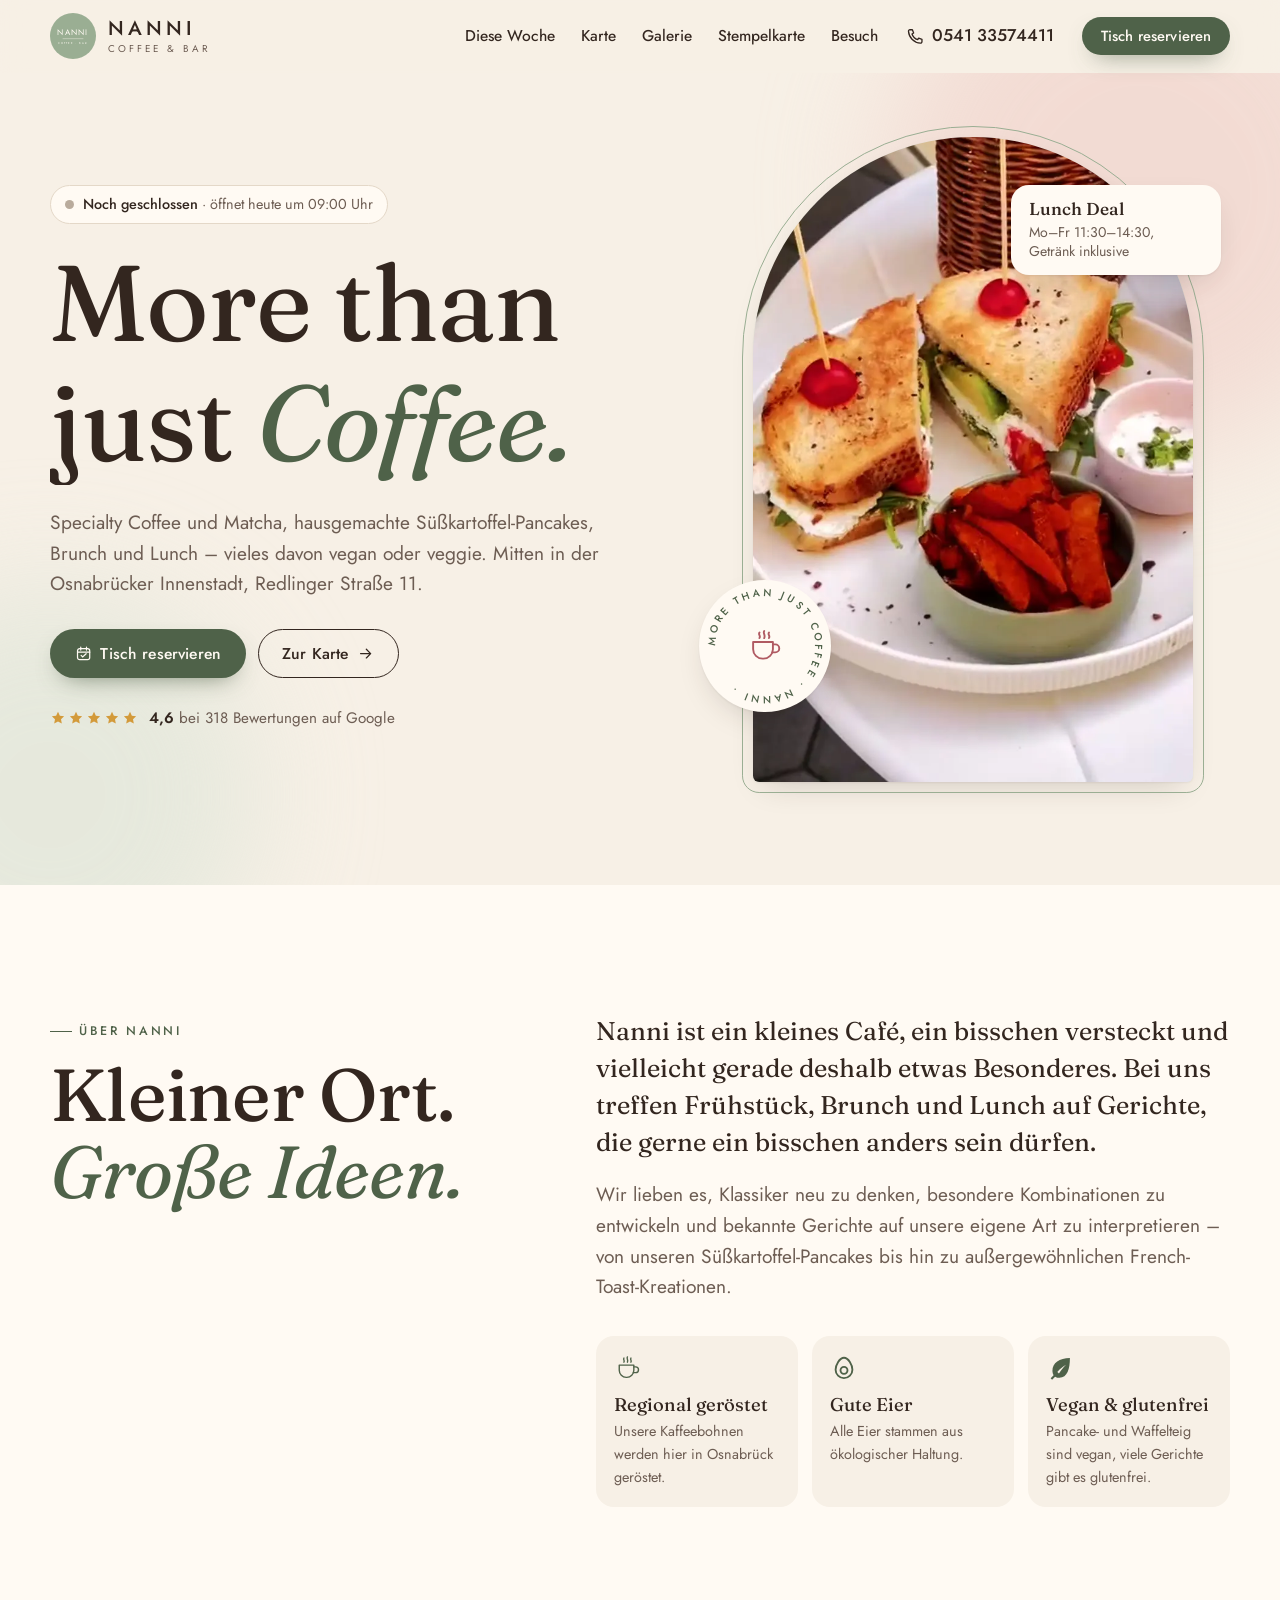
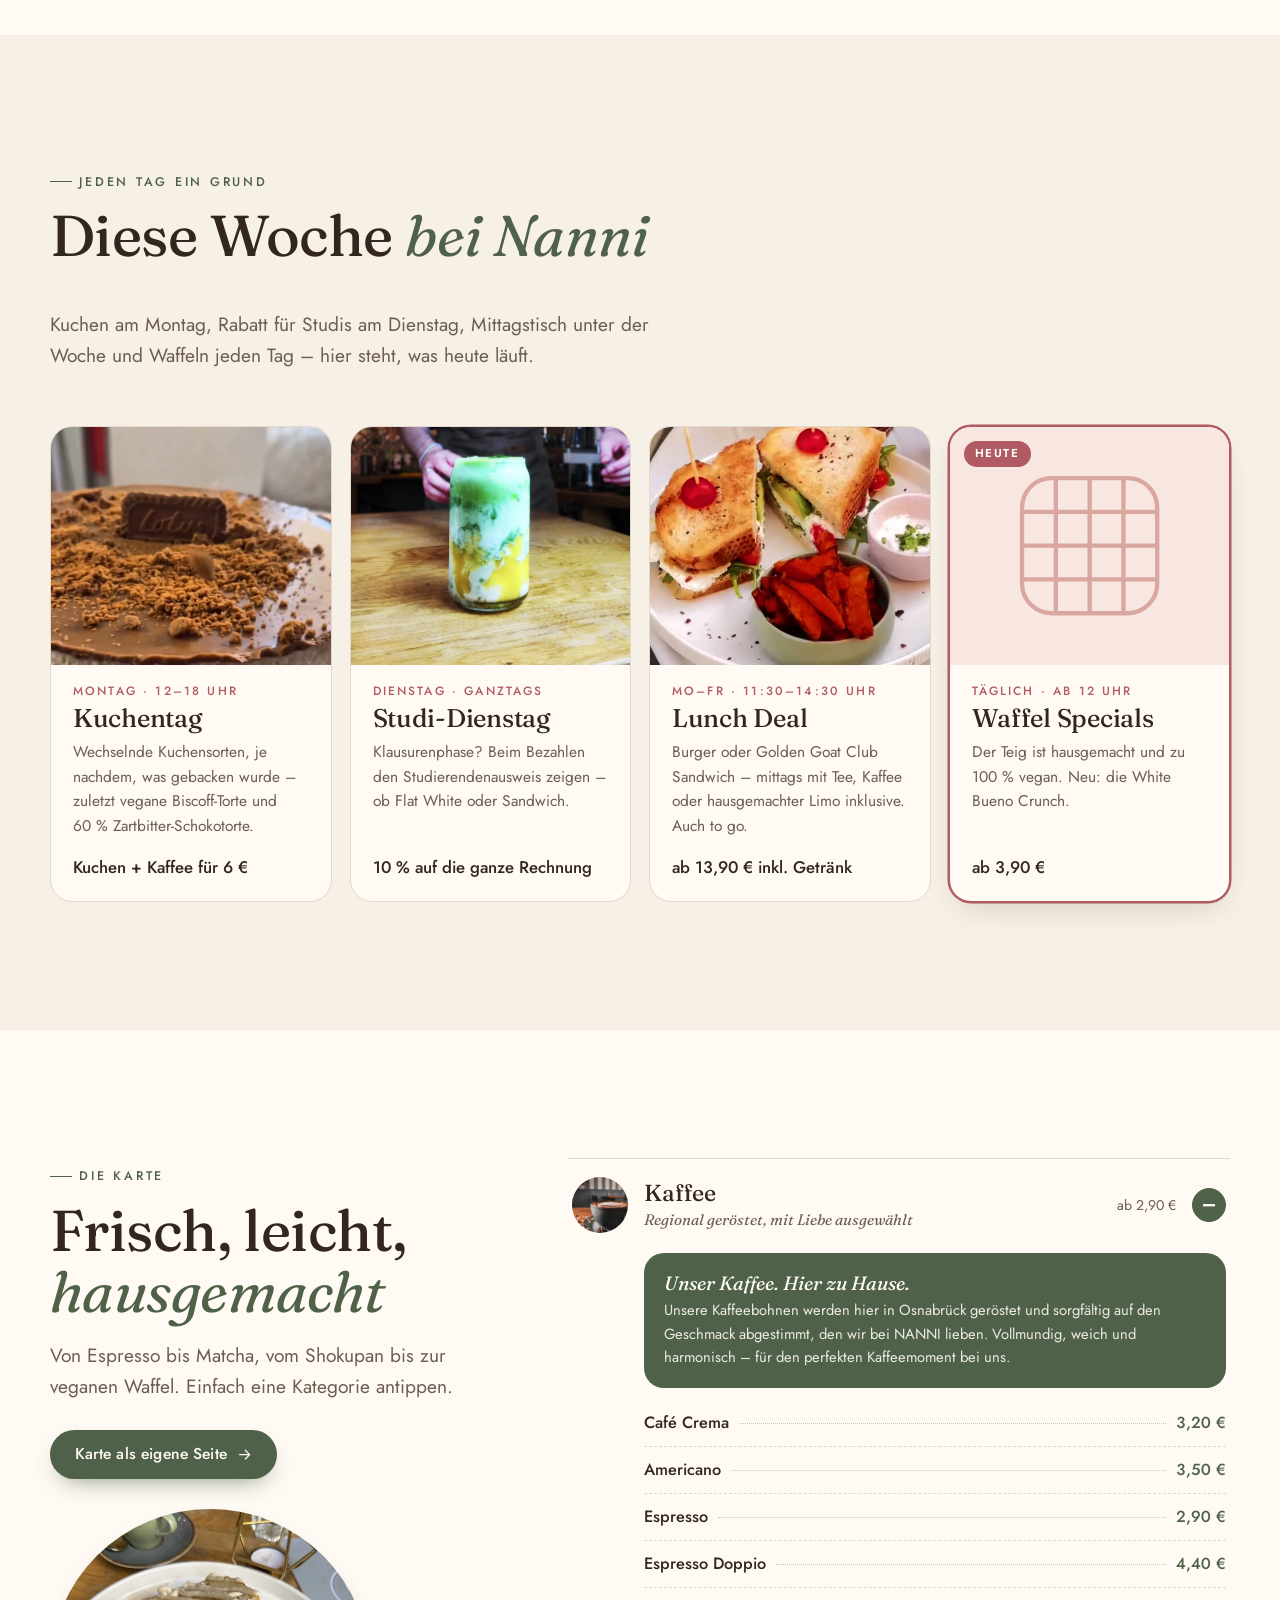
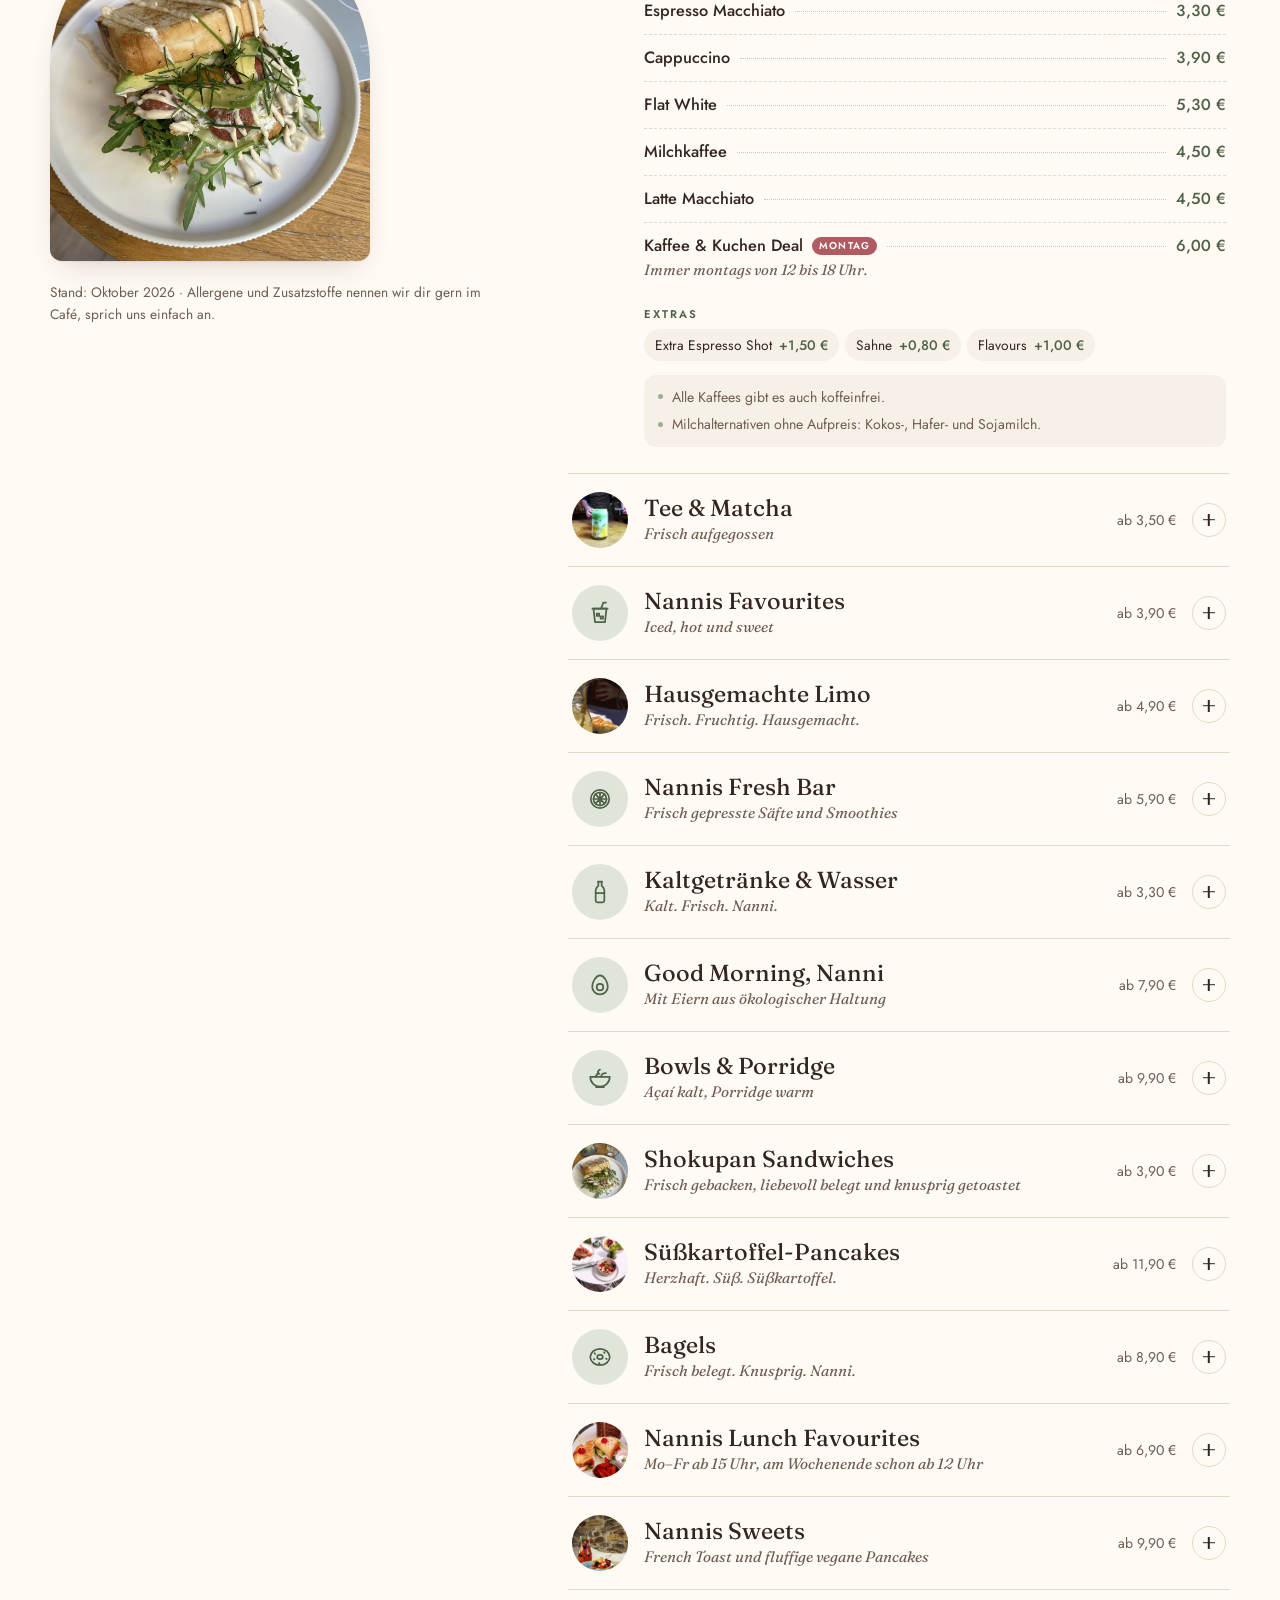
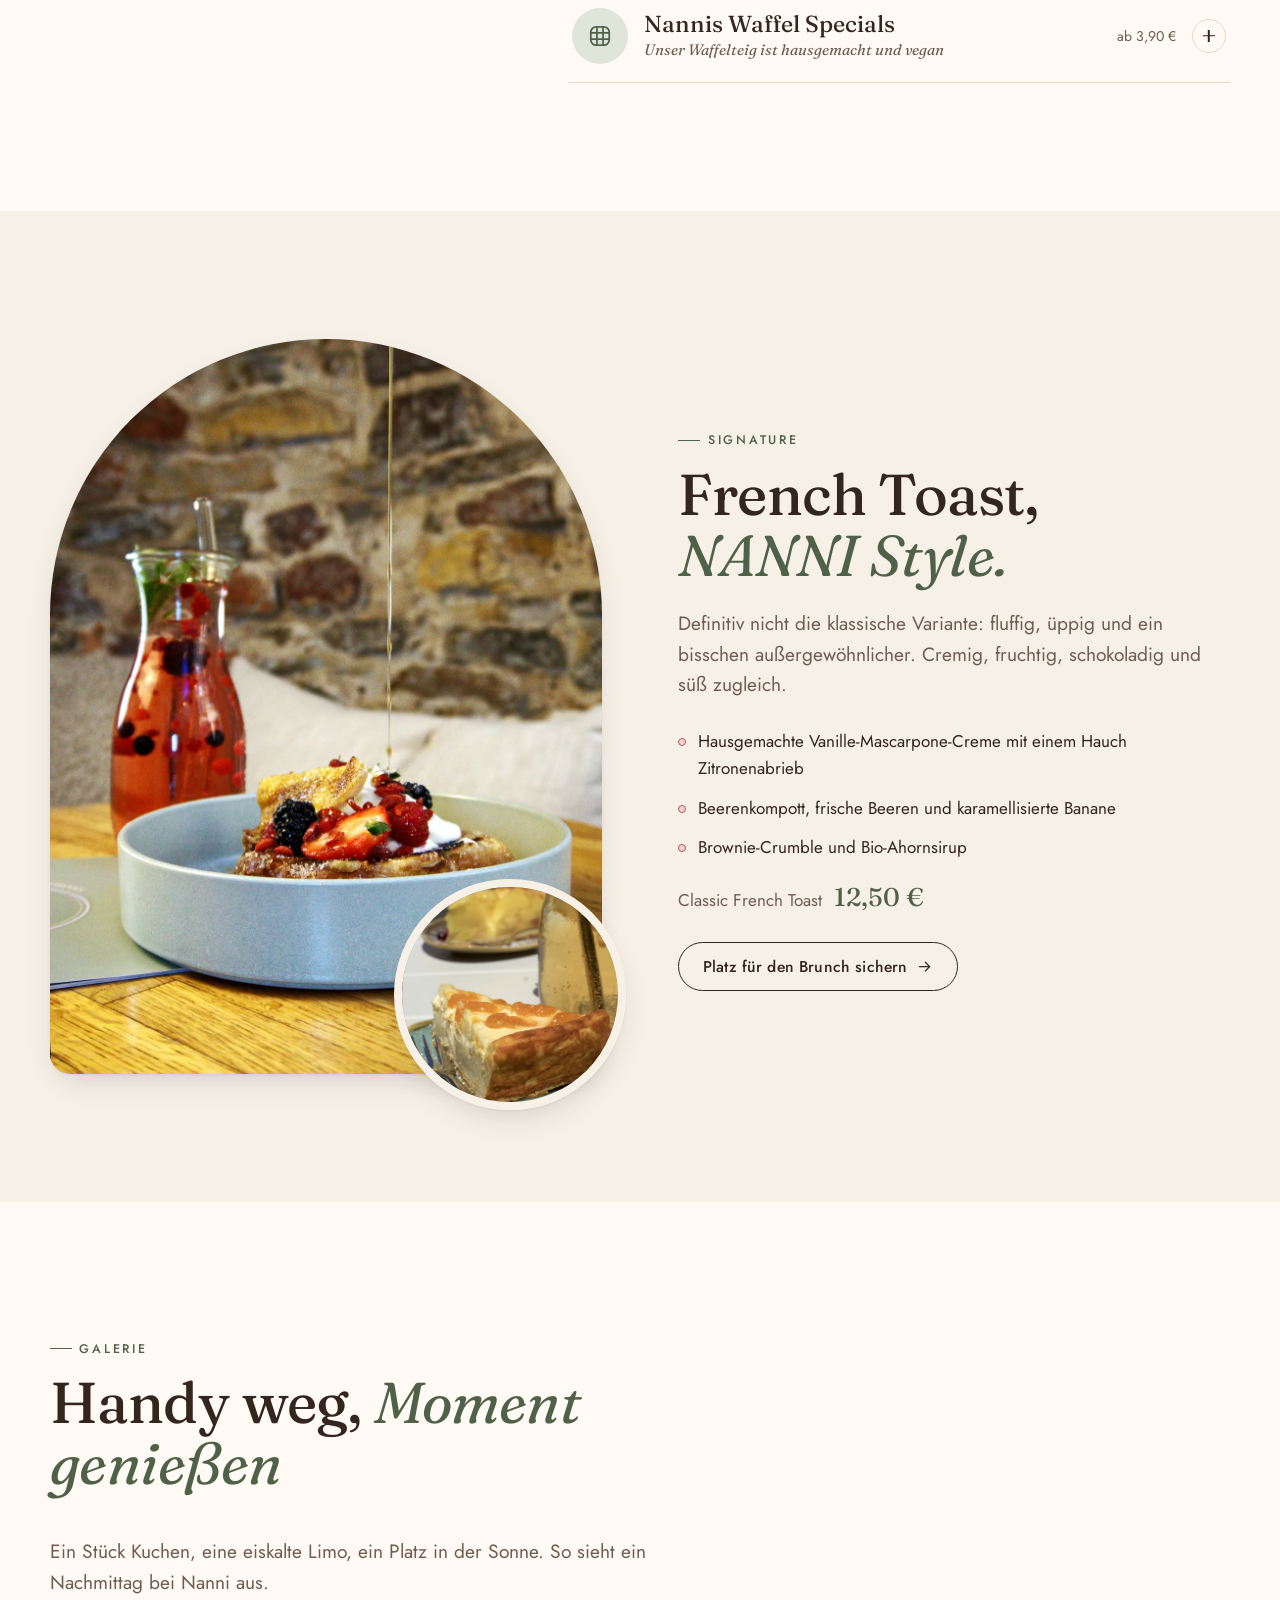
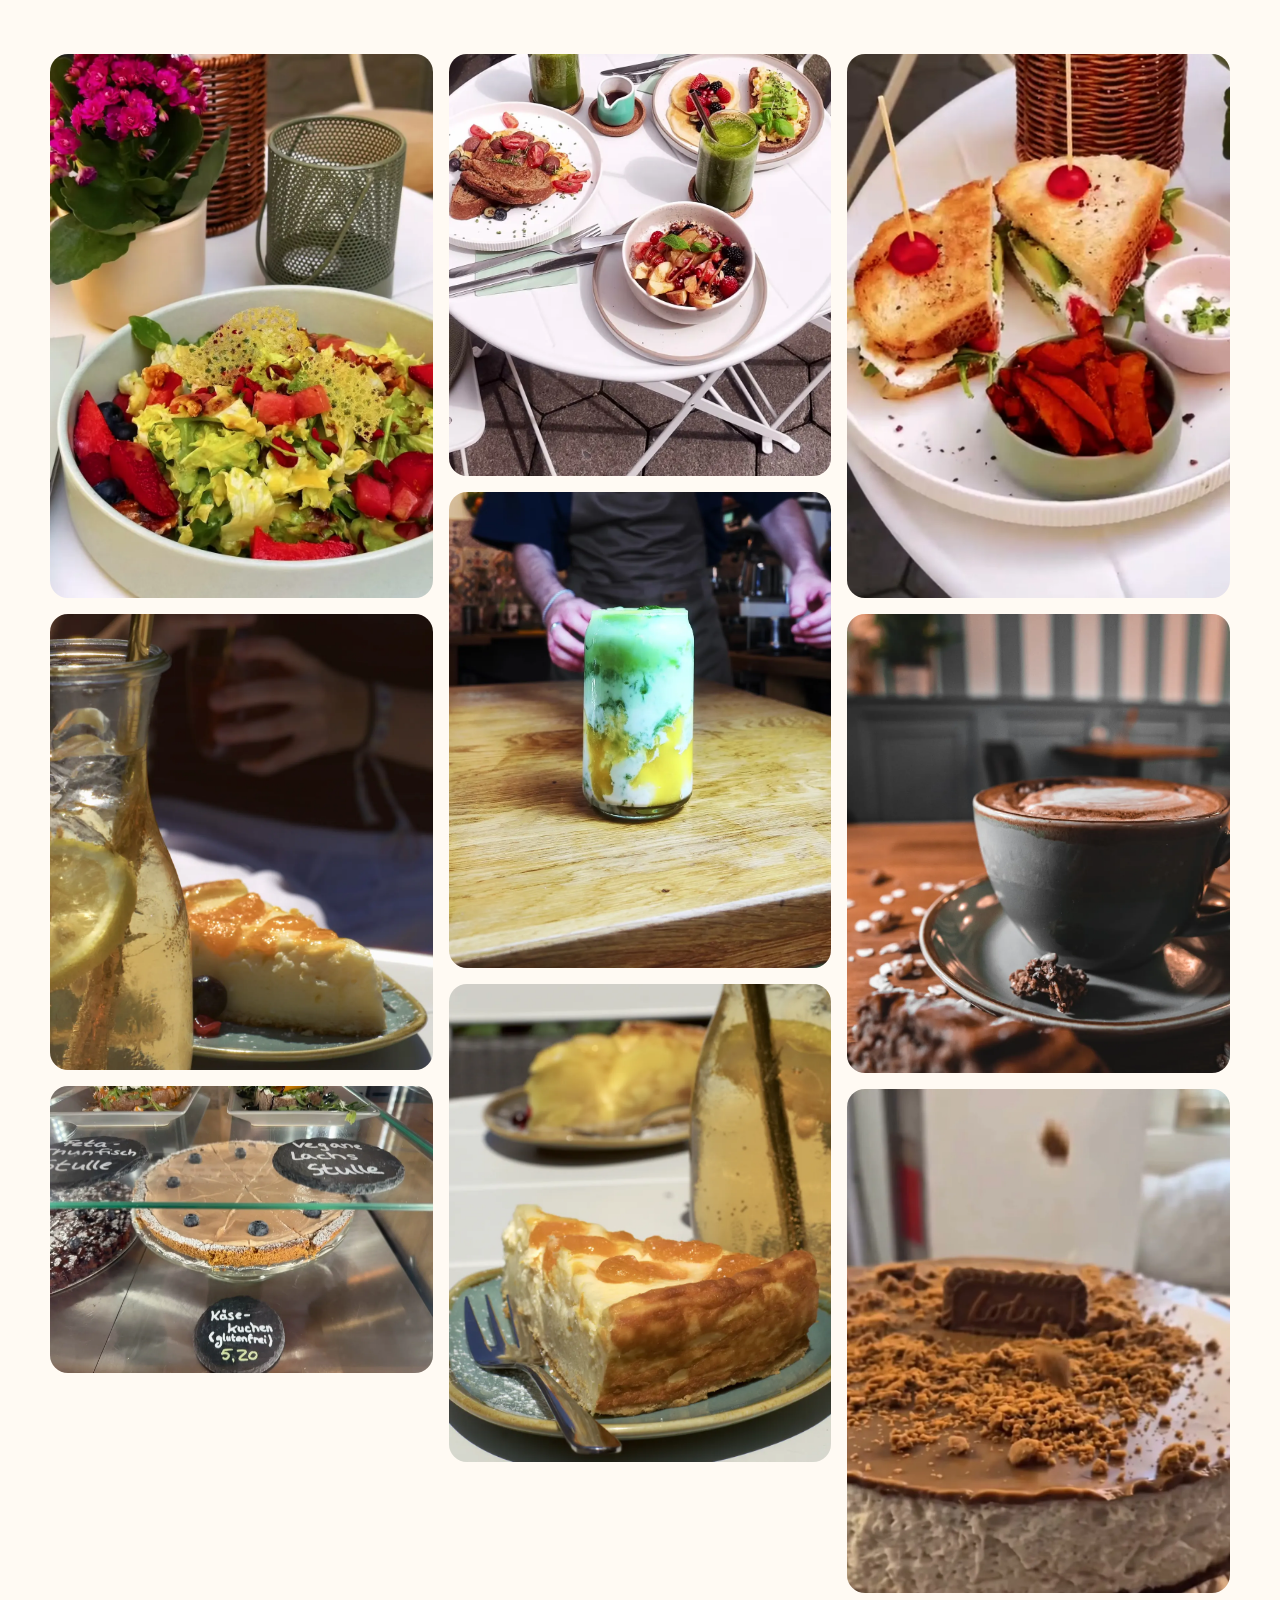
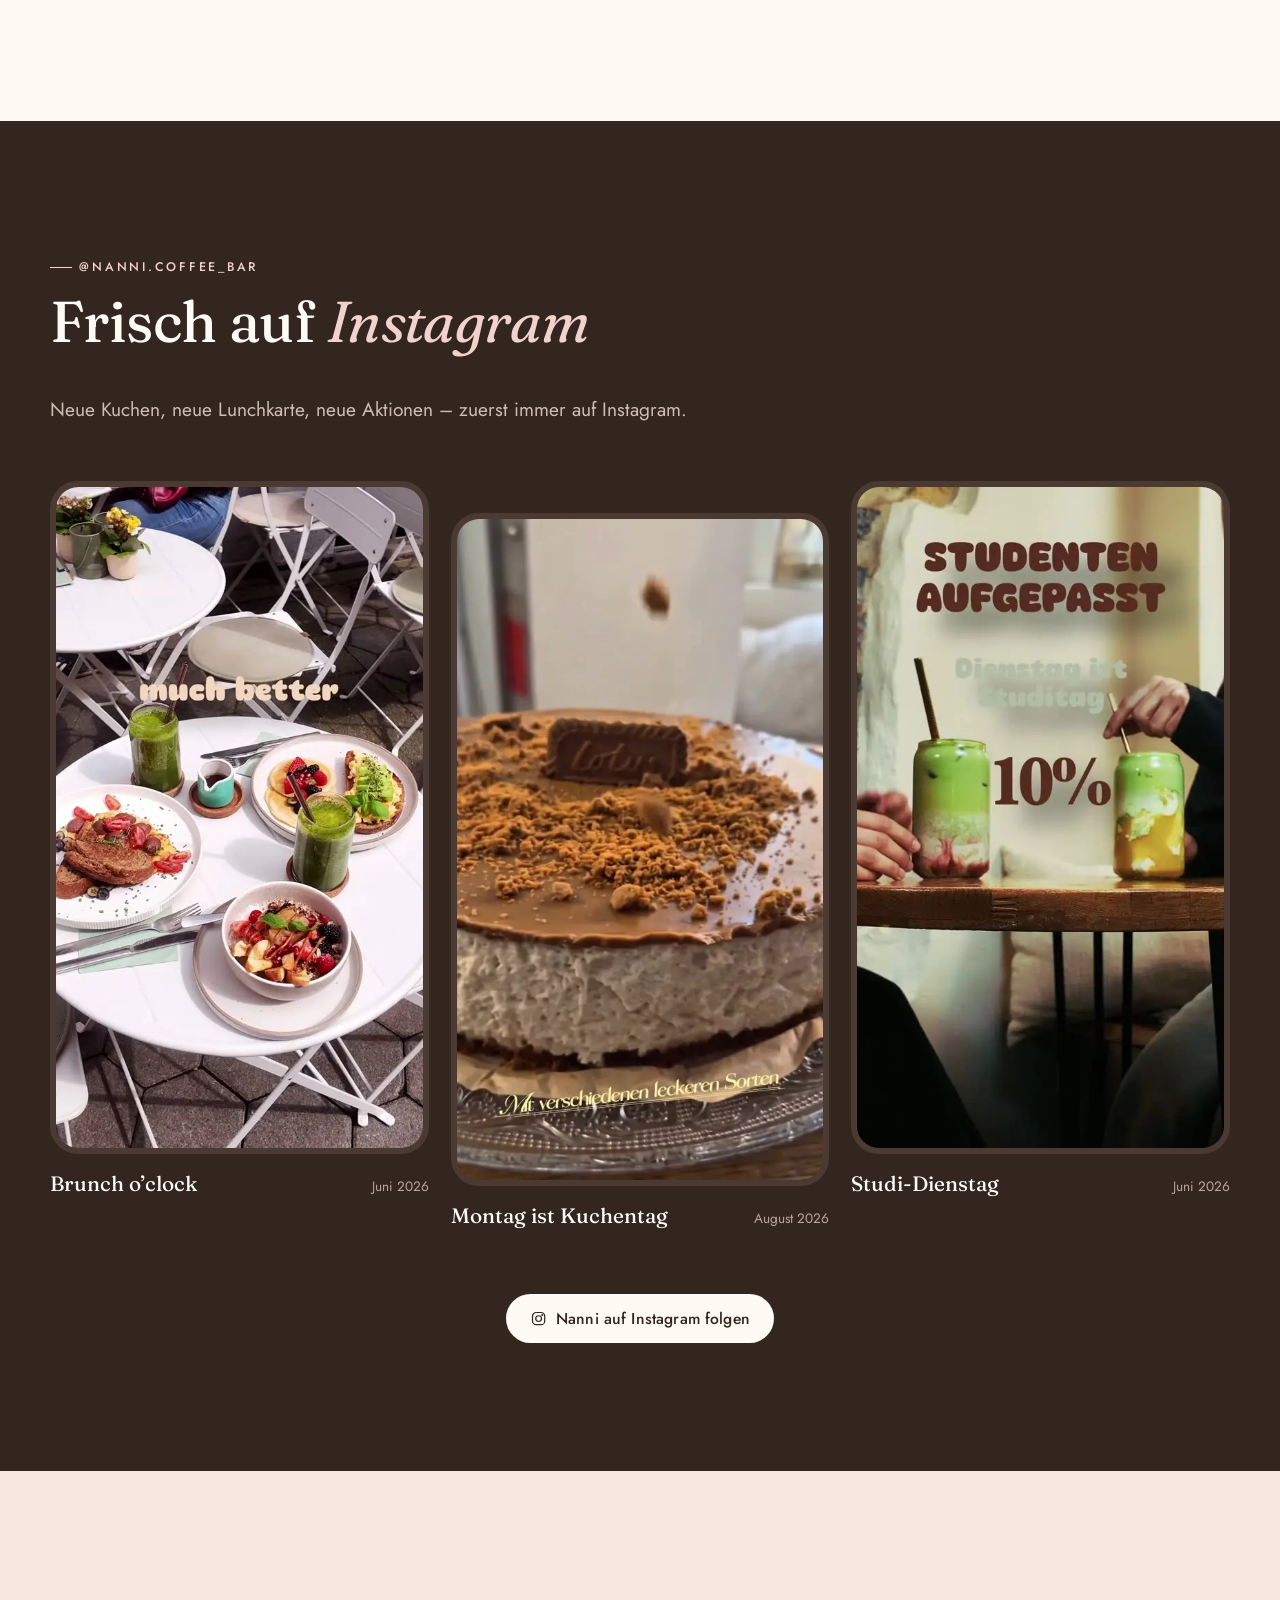
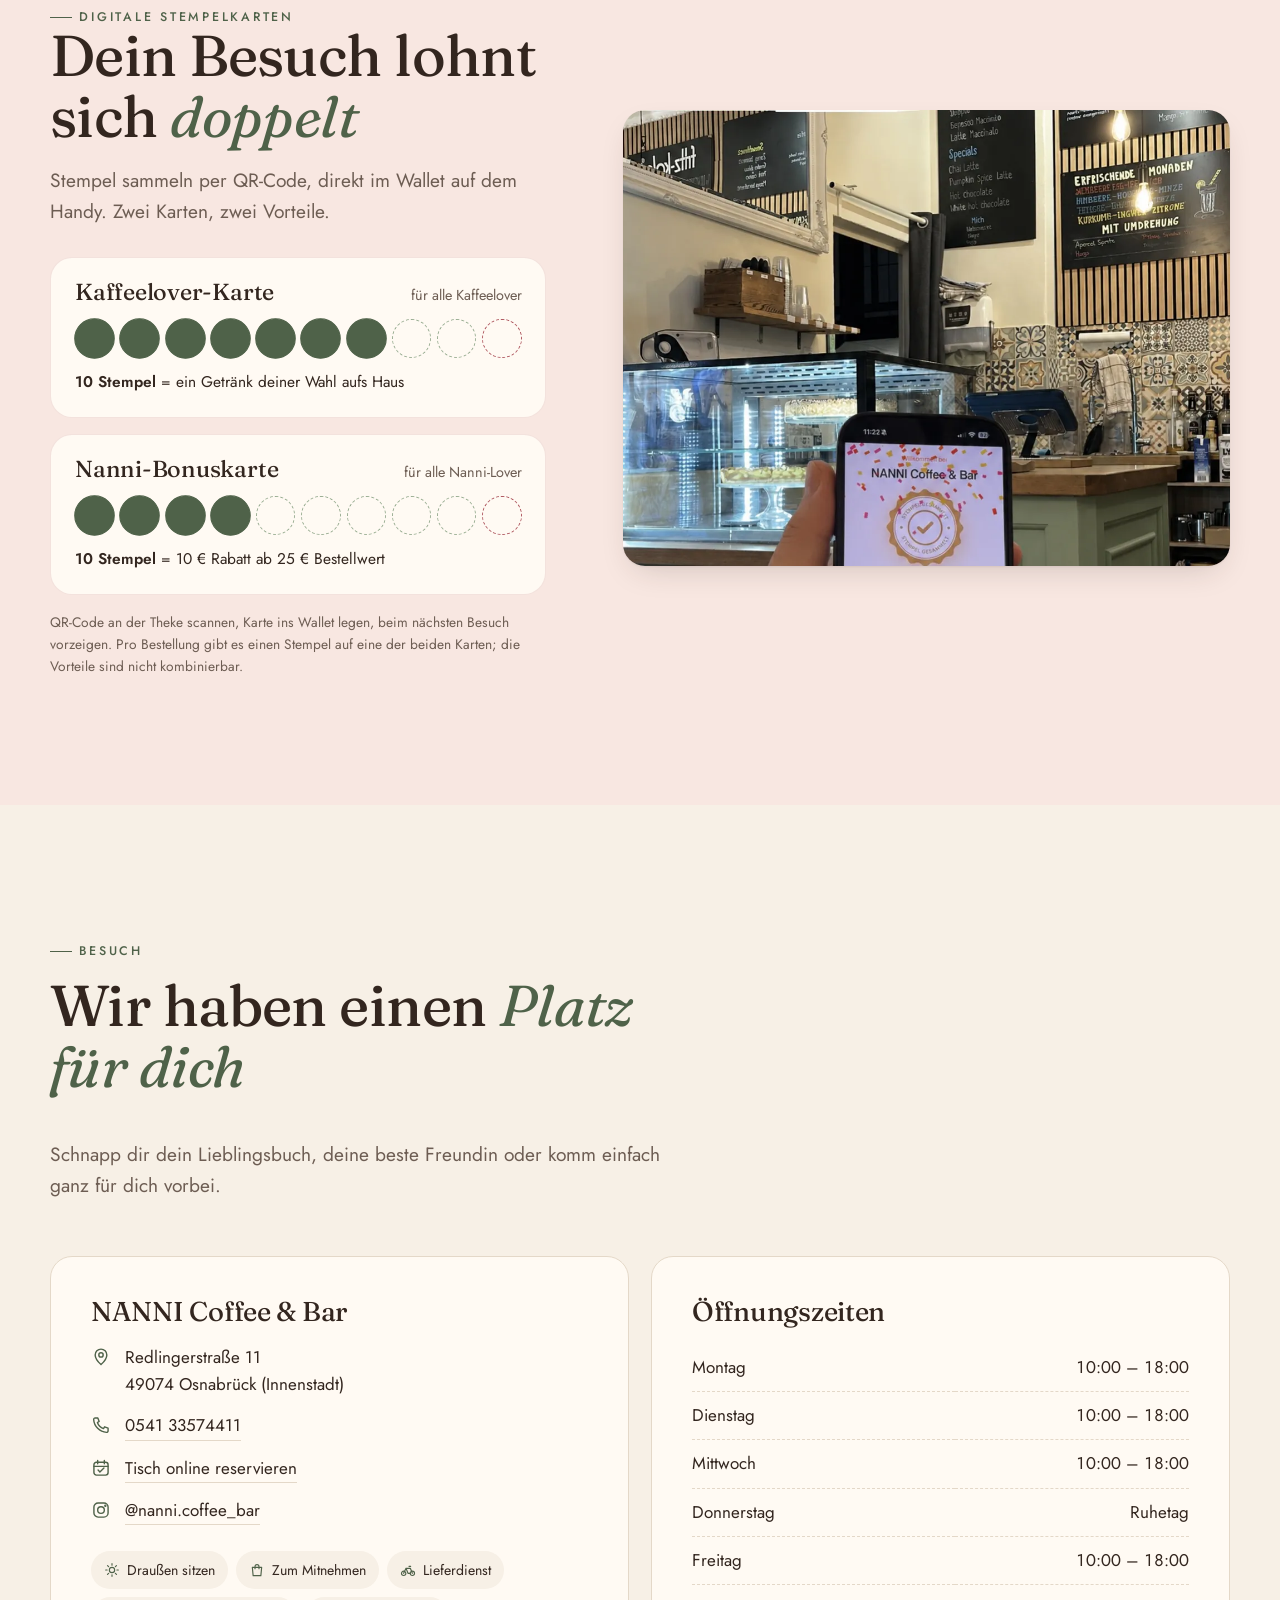
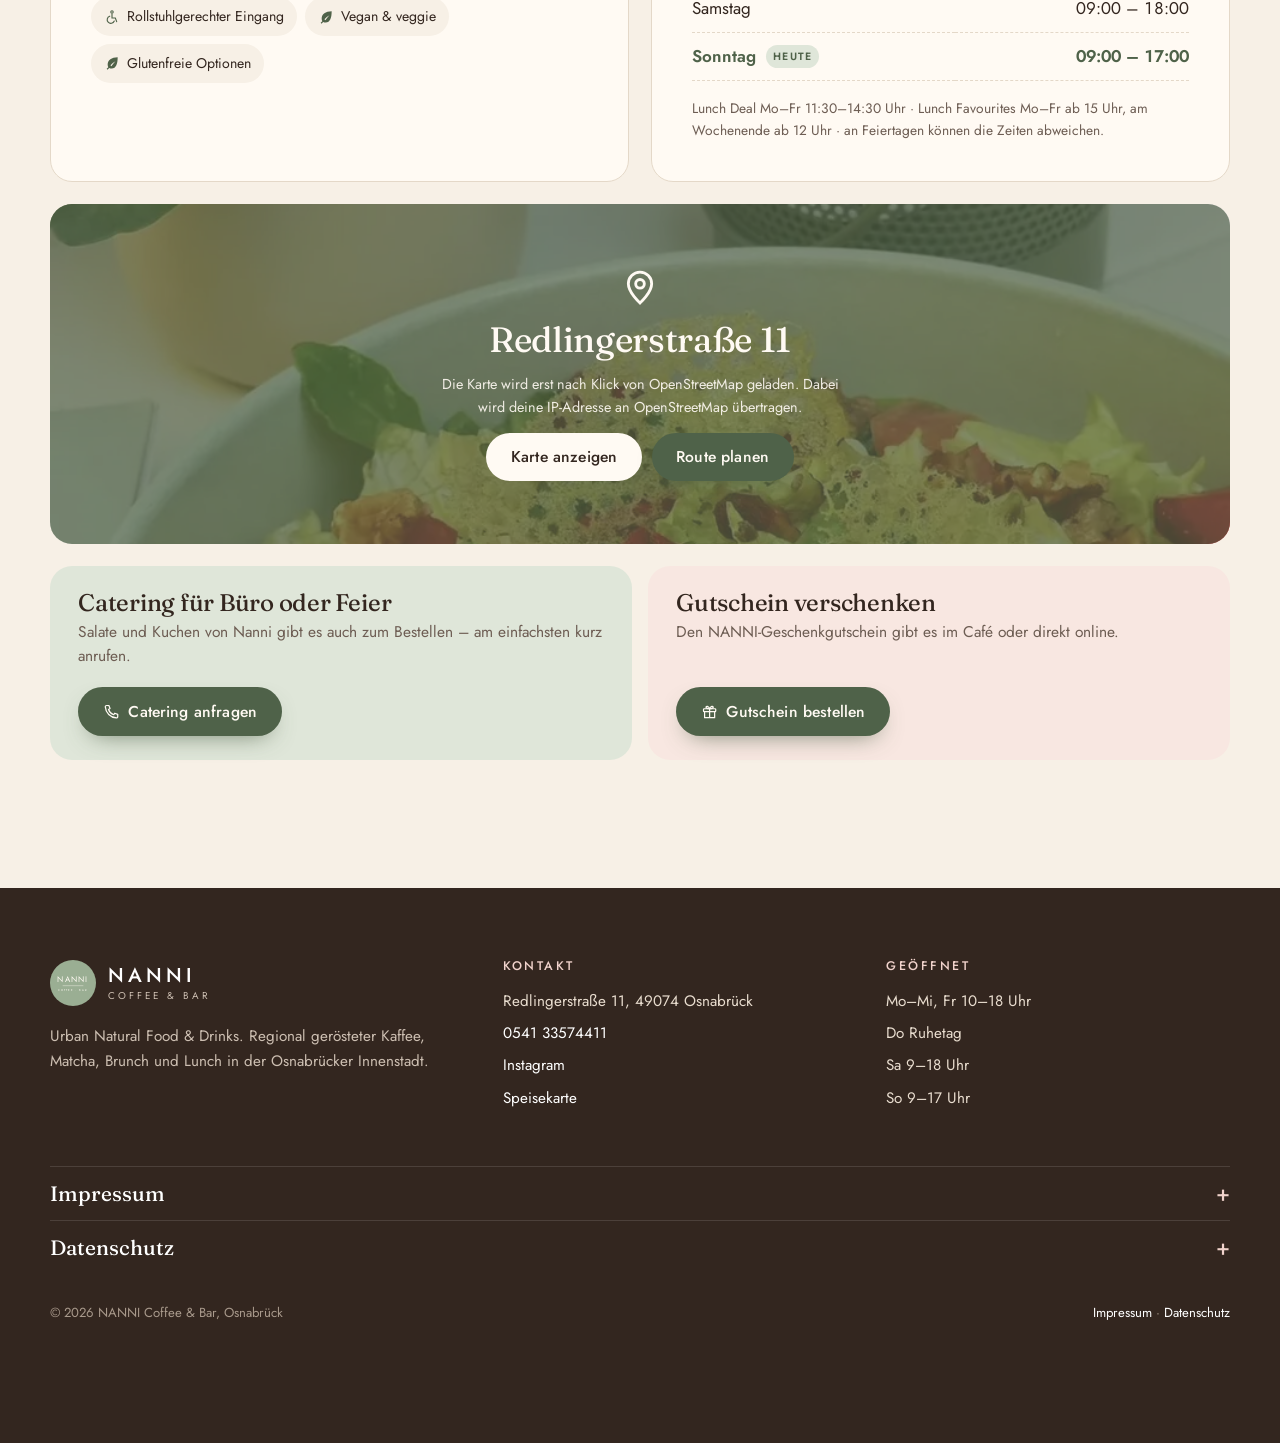
==== commit f8e34dd8: "Ton nur bei neuer Bestellung, Donnerstag Ruhetag, Datenschutz fuer Bestellen am Tisch Theke piept ei" ====
--- a/index.html
+++ b/index.html
@@ -44,7 +44,7 @@
   "sameAs": ["https://www.instagram.com/nanni.coffee_bar/"],
   "acceptsReservations": "https://app.teburio.de/widget/l/WbZD5zhi7zfXazpW5",
   "openingHoursSpecification": [
-    { "@type": "OpeningHoursSpecification", "dayOfWeek": ["Monday", "Tuesday", "Wednesday", "Thursday", "Friday"], "opens": "10:00", "closes": "18:00" },
+    { "@type": "OpeningHoursSpecification", "dayOfWeek": ["Monday", "Tuesday", "Wednesday", "Friday"], "opens": "10:00", "closes": "18:00" },
     { "@type": "OpeningHoursSpecification", "dayOfWeek": "Saturday", "opens": "09:00", "closes": "18:00" },
     { "@type": "OpeningHoursSpecification", "dayOfWeek": "Sunday", "opens": "09:00", "closes": "17:00" }
   ],
@@ -572,7 +572,7 @@
 <section class="hero" id="start">
   <div class="wrap hero-grid">
     <div>
-      <p class="status" id="status"><i></i><span>Mo–Fr 10–18 · Sa 9–18 · So 9–17 Uhr</span></p>
+      <p class="status" id="status"><i></i><span>Mo–Mi, Fr 10–18 · Sa 9–18 · So 9–17 Uhr · Do Ruhetag</span></p>
       <h1><span class="line"><span>More than</span></span><span class="line"><span>just <em>Coffee.</em></span></span></h1>
       <p class="lead">Specialty Coffee und Matcha, hausgemachte Süßkartoffel-Pancakes, Brunch und Lunch – vieles davon vegan oder veggie. Mitten in der Osnabrücker Innenstadt, Redlinger Straße&nbsp;11.</p>
       <div class="hero-cta">
@@ -685,27 +685,27 @@
       <h2>Frisch, leicht, <em>hausgemacht</em></h2>
       <p class="lead">Von Espresso bis Matcha, vom Shokupan bis zur veganen Waffel. Einfach eine Kategorie antippen.</p>
       <div class="row">
-        <a class="btn btn-primary" href="karte.html">Karte als eigene Seite <svg class="icon" aria-hidden="true"><use href="#i-arrow"/></svg></a>
+        <a class="btn btn-primary" href="karte.html?web">Karte als eigene Seite <svg class="icon" aria-hidden="true"><use href="#i-arrow"/></svg></a>
       </div>
       <div class="karte-photo"><img src="bilder/club-sandwich.webp" alt="Club Sandwich mit Rucola, daneben die NANNI-Karte" loading="lazy" width="1167" height="1400"></div>
-      <p class="karte-stand">Stand: Oktober 2026 · Allergene und Zusatzstoffe: <em class="fill">[bitte ergänzen]</em></p>
+      <p class="karte-stand">Stand: Oktober 2026 · <!-- ALG:START -->Allergene und Zusatzstoffe nennen wir dir gern im Café, sprich uns einfach an.<!-- ALG:END --></p>
     </div>
     <div class="menu-acc reveal d1">
 <!-- MENU:START -->
-<details class="cat" name="karte" id="k-kaffee" open><summary><span class="cat-thumb"><img src="bilder/cappuccino.webp" alt="" loading="lazy" width="56" height="56"></span><span class="cat-title"><b>Kaffee</b><small>Regional geröstet, mit Liebe ausgewählt</small></span><span class="cat-meta">ab 2,90&nbsp;€</span><span class="cat-plus" aria-hidden="true"></span></summary><div class="cat-body"><div class="callout"><b>Unser Kaffee. Hier zu Hause.</b><p>Unsere Kaffeebohnen werden hier in Osnabrück geröstet und sorgfältig auf den Geschmack abgestimmt, den wir bei NANNI lieben. Vollmundig, weich und harmonisch – für den perfekten Kaffeemoment bei uns.</p></div><ul class="mi-list"><li class="mi"><div class="mi-top"><h4>Café Crema</h4><span class="mi-line" aria-hidden="true"></span><span class="mi-price">3,20&nbsp;€</span></div></li><li class="mi"><div class="mi-top"><h4>Americano</h4><span class="mi-line" aria-hidden="true"></span><span class="mi-price">3,50&nbsp;€</span></div></li><li class="mi"><div class="mi-top"><h4>Espresso</h4><span class="mi-line" aria-hidden="true"></span><span class="mi-price">2,90&nbsp;€</span></div></li><li class="mi"><div class="mi-top"><h4>Espresso Doppio</h4><span class="mi-line" aria-hidden="true"></span><span class="mi-price">4,40&nbsp;€</span></div></li><li class="mi"><div class="mi-top"><h4>Espresso Macchiato</h4><span class="mi-line" aria-hidden="true"></span><span class="mi-price">3,30&nbsp;€</span></div></li><li class="mi"><div class="mi-top"><h4>Cappuccino</h4><span class="mi-line" aria-hidden="true"></span><span class="mi-price">3,90&nbsp;€</span></div></li><li class="mi"><div class="mi-top"><h4>Flat White</h4><span class="mi-line" aria-hidden="true"></span><span class="mi-price">5,30&nbsp;€</span></div></li><li class="mi"><div class="mi-top"><h4>Milchkaffee</h4><span class="mi-line" aria-hidden="true"></span><span class="mi-price">4,50&nbsp;€</span></div></li><li class="mi"><div class="mi-top"><h4>Latte Macchiato</h4><span class="mi-line" aria-hidden="true"></span><span class="mi-price">4,50&nbsp;€</span></div></li><li class="mi"><div class="mi-top"><h4>Kaffee &amp; Kuchen Deal <span class="tag tag-badge">Montag</span></h4><span class="mi-line" aria-hidden="true"></span><span class="mi-price">6,00&nbsp;€</span></div><p>Immer montags von 12 bis 18 Uhr.</p></li></ul><div class="extras"><b>Extras</b><ul><li>Extra Espresso Shot <span>+1,50&nbsp;€</span></li><li>Sahne <span>+0,80&nbsp;€</span></li><li>Flavours <span>+1,00&nbsp;€</span></li></ul></div><ul class="cat-notes"><li>Alle Kaffees gibt es auch koffeinfrei.</li><li>Milchalternativen ohne Aufpreis: Kokos-, Hafer- und Sojamilch.</li></ul></div></details>
-<details class="cat" name="karte" id="k-tee-matcha"><summary><span class="cat-thumb"><img src="bilder/matcha-mango.webp" alt="" loading="lazy" width="56" height="56"></span><span class="cat-title"><b>Tee &amp; Matcha</b><small>Frisch aufgegossen</small></span><span class="cat-meta">ab 3,50&nbsp;€</span><span class="cat-plus" aria-hidden="true"></span></summary><div class="cat-body"><ul class="mi-list"><li class="mi"><div class="mi-top"><h4>Earl Grey</h4><span class="mi-line" aria-hidden="true"></span><span class="mi-price">3,50&nbsp;€</span></div><p>Feiner Schwarztee mit Bergamotte-Aroma.</p></li><li class="mi"><div class="mi-top"><h4>Jasmin-Grüntee</h4><span class="mi-line" aria-hidden="true"></span><span class="mi-price">3,50&nbsp;€</span></div><p>Frisch aufgegossen – leicht, blumig und wohltuend.</p></li><li class="mi"><div class="mi-top"><h4>Früchtetee Waldbeere</h4><span class="mi-line" aria-hidden="true"></span><span class="mi-price">3,50&nbsp;€</span></div><p>Aus feinen Beerennoten – fruchtig, süß-säuerlich und aromatisch.</p></li><li class="mi"><div class="mi-top"><h4>Frischer Minztee</h4><span class="mi-line" aria-hidden="true"></span><span class="mi-price">4,20&nbsp;€</span></div><p>Aus frischer Minze – mild und beruhigend.</p></li><li class="mi"><div class="mi-top"><h4>Frischer Ingwer-Zitronentee</h4><span class="mi-line" aria-hidden="true"></span><span class="mi-price">4,20&nbsp;€</span></div><p>Frischer Ingwer – wärmend, intensiv und natürlich erfrischend.</p></li><li class="mi"><div class="mi-top"><h4>Hot Matcha</h4><span class="mi-line" aria-hidden="true"></span><span class="mi-price">5,90&nbsp;€</span></div></li><li class="mi"><div class="mi-top"><h4>Iced Matcha</h4><span class="mi-line" aria-hidden="true"></span><span class="mi-price">5,90&nbsp;€</span></div></li><li class="mi"><div class="mi-top"><h4>Strawberry Iced Matcha</h4><span class="mi-line" aria-hidden="true"></span><span class="mi-price">6,50&nbsp;€</span></div></li><li class="mi"><div class="mi-top"><h4>Mango Iced Matcha</h4><span class="mi-line" aria-hidden="true"></span><span class="mi-price">6,50&nbsp;€</span></div></li></ul></div></details>
-<details class="cat" name="karte" id="k-favourites"><summary><span class="cat-thumb cat-icon"><svg aria-hidden="true"><use href="#i-iced"/></svg></span><span class="cat-title"><b>Nannis Favourites</b><small>Iced, hot und sweet</small></span><span class="cat-meta">ab 3,90&nbsp;€</span><span class="cat-plus" aria-hidden="true"></span></summary><div class="cat-body"><h5 class="mi-group">Iced</h5><ul class="mi-list"><li class="mi"><div class="mi-top"><h4>Iced Americano</h4><span class="mi-line" aria-hidden="true"></span><span class="mi-price">3,90&nbsp;€</span></div></li><li class="mi"><div class="mi-top"><h4>Iced Latte</h4><span class="mi-line" aria-hidden="true"></span><span class="mi-price">4,50&nbsp;€</span></div></li><li class="mi"><div class="mi-top"><h4>Iced Vanilla Latte</h4><span class="mi-line" aria-hidden="true"></span><span class="mi-price">5,20&nbsp;€</span></div></li><li class="mi"><div class="mi-top"><h4>Iced Chai Latte</h4><span class="mi-line" aria-hidden="true"></span><span class="mi-price">4,90&nbsp;€</span></div></li></ul><h5 class="mi-group">Hot &amp; Special</h5><ul class="mi-list"><li class="mi"><div class="mi-top"><h4>Chai Latte</h4><span class="mi-line" aria-hidden="true"></span><span class="mi-price">4,90&nbsp;€</span></div></li><li class="mi"><div class="mi-top"><h4>Pumpkin Spice Latte</h4><span class="mi-line" aria-hidden="true"></span><span class="mi-price">5,50&nbsp;€</span></div></li></ul><h5 class="mi-group">Sweet</h5><ul class="mi-list"><li class="mi"><div class="mi-top"><h4>Hot Chocolate</h4><span class="mi-line" aria-hidden="true"></span><span class="mi-price">4,50&nbsp;€</span></div></li><li class="mi"><div class="mi-top"><h4>Hot White Chocolate</h4><span class="mi-line" aria-hidden="true"></span><span class="mi-price">4,50&nbsp;€</span></div></li></ul></div></details>
-<details class="cat" name="karte" id="k-limo"><summary><span class="cat-thumb"><img src="bilder/limo-karaffe.webp" alt="" loading="lazy" width="56" height="56"></span><span class="cat-title"><b>Hausgemachte Limo</b><small>Frisch. Fruchtig. Hausgemacht.</small></span><span class="cat-meta">ab 4,90&nbsp;€</span><span class="cat-plus" aria-hidden="true"></span></summary><div class="cat-body"><ul class="mi-list"><li class="mi"><div class="mi-top"><h4>Pfirsich-Limo</h4><span class="mi-line" aria-hidden="true"></span><span class="mi-price">4,90&nbsp;€</span></div><p>Pfirsichsirup und Mineralwasser.</p></li><li class="mi"><div class="mi-top"><h4>Zitronen-Minze-Holunder-Limo</h4><span class="mi-line" aria-hidden="true"></span><span class="mi-price">6,50&nbsp;€</span></div><p>Zitrone, Minze, Ingwersirup, Holundersirup und Mineralwasser.</p></li><li class="mi"><div class="mi-top"><h4>Himbeer-Minze-Holunder-Limo</h4><span class="mi-line" aria-hidden="true"></span><span class="mi-price">6,50&nbsp;€</span></div><p>Zitrone, Minze, Himbeersirup, Holundersirup und Mineralwasser.</p></li><li class="mi"><div class="mi-top"><h4>Maracuja-Limette-Limo</h4><span class="mi-line" aria-hidden="true"></span><span class="mi-price">6,50&nbsp;€</span></div><p>Limette, Maracujasirup und Mineralwasser.</p></li></ul></div></details>
-<details class="cat" name="karte" id="k-fresh"><summary><span class="cat-thumb cat-icon"><svg aria-hidden="true"><use href="#i-citrus"/></svg></span><span class="cat-title"><b>Nannis Fresh Bar</b><small>Frisch gepresste Säfte und Smoothies</small></span><span class="cat-meta">ab 5,90&nbsp;€</span><span class="cat-plus" aria-hidden="true"></span></summary><div class="cat-body"><h5 class="mi-group">Frisch gepresst</h5><ul class="mi-list"><li class="mi"><div class="mi-top"><h4>Frisch gepresster Orangensaft</h4><span class="mi-line" aria-hidden="true"></span><span class="mi-price">5,90&nbsp;€</span></div><p>Frisch gepresst und ohne Zusätze.</p></li><li class="mi"><div class="mi-top"><h4>Beet &amp; Juice</h4><span class="mi-line" aria-hidden="true"></span><span class="mi-price">6,50&nbsp;€</span></div><p>Frisch gepresster Mix aus Roter Bete, Apfel, Möhre, Ingwer, Zitrone und frischem Orangensaft – fruchtig und leicht würzig.</p></li></ul><h5 class="mi-group">Smoothies</h5><ul class="mi-list"><li class="mi"><div class="mi-top"><h4>Berry Banana</h4><span class="mi-line" aria-hidden="true"></span><span class="mi-price">6,90&nbsp;€</span></div><p>Beerenmix, Banane, Apfel und Orange – fruchtig, cremig und harmonisch.</p></li><li class="mi"><div class="mi-top"><h4>Green Glow</h4><span class="mi-line" aria-hidden="true"></span><span class="mi-price">6,90&nbsp;€</span></div><p>Spinat, Banane, Apfel, Mango und Zitrone – frisch, fruchtig und belebend.</p></li><li class="mi"><div class="mi-top"><h4>Mango Sunshine</h4><span class="mi-line" aria-hidden="true"></span><span class="mi-price">6,90&nbsp;€</span></div><p>Mango, Banane, Orange und Passionsfruchtsirup – fruchtig und erfrischend.</p></li></ul></div></details>
-<details class="cat" name="karte" id="k-soft"><summary><span class="cat-thumb cat-icon"><svg aria-hidden="true"><use href="#i-bottle"/></svg></span><span class="cat-title"><b>Kaltgetränke &amp; Wasser</b><small>Kalt. Frisch. Nanni.</small></span><span class="cat-meta">ab 3,30&nbsp;€</span><span class="cat-plus" aria-hidden="true"></span></summary><div class="cat-body"><ul class="mi-list"><li class="mi"><div class="mi-top"><h4>fritz-kola 0,2 l</h4><span class="mi-line" aria-hidden="true"></span><span class="mi-price">3,30&nbsp;€</span></div></li><li class="mi"><div class="mi-top"><h4>fritz-kola super zero 0,2 l</h4><span class="mi-line" aria-hidden="true"></span><span class="mi-price">3,30&nbsp;€</span></div></li><li class="mi"><div class="mi-top"><h4>fritz-limo Apfel-Kirsch-Holunder 0,2 l</h4><span class="mi-line" aria-hidden="true"></span><span class="mi-price">3,30&nbsp;€</span></div></li><li class="mi"><div class="mi-top"><h4>fritz-spritz Bio-Rhabarberschorle 0,2 l</h4><span class="mi-line" aria-hidden="true"></span><span class="mi-price">3,30&nbsp;€</span></div></li><li class="mi"><div class="mi-top"><h4>Zurück zu den Quellen, still 0,33 l</h4><span class="mi-line" aria-hidden="true"></span><span class="mi-price">3,50&nbsp;€</span></div></li><li class="mi"><div class="mi-top"><h4>Zurück zu den Quellen, sprudelnd 0,33 l</h4><span class="mi-line" aria-hidden="true"></span><span class="mi-price">3,50&nbsp;€</span></div></li></ul><ul class="cat-notes"><li>„Zurück zu den Quellen“ ist natürliches Mineralwasser aus ursprünglichen, geschützten Quellen in Deutschland.</li></ul></div></details>
-<details class="cat" name="karte" id="k-fruehstueck"><summary><span class="cat-thumb cat-icon"><svg aria-hidden="true"><use href="#i-egg"/></svg></span><span class="cat-title"><b>Good Morning, Nanni</b><small>Mit Eiern aus ökologischer Haltung</small></span><span class="cat-meta">ab 7,90&nbsp;€</span><span class="cat-plus" aria-hidden="true"></span></summary><div class="cat-body"><ul class="mi-list"><li class="mi"><div class="mi-top"><h4>Rührei Genuss <span class="tag tag-veggie"><svg aria-hidden="true"><use href="#i-leaf"/></svg>veggie</span> <span class="tag tag-vegan"><svg aria-hidden="true"><use href="#i-leaf"/></svg>vegan möglich</span></h4><span class="mi-line" aria-hidden="true"></span><span class="mi-price">7,90&nbsp;€</span></div><p>Cremiges Rührei, geröstetes Sauerteigbrot und Frischkäsecreme.</p></li><li class="mi"><div class="mi-top"><h4>Omelett-Bar <span class="tag tag-veggie"><svg aria-hidden="true"><use href="#i-leaf"/></svg>veggie</span></h4><span class="mi-line" aria-hidden="true"></span><span class="mi-price">8,90&nbsp;€</span></div><p>Frisch zubereitetes Omelett mit Brot und Frischkäsecreme – verfeinere dein Omelett mit den Extras unten.</p></li><li class="mi"><div class="mi-top"><h4>Nannis Brunch-Favourite <span class="tag tag-veggie"><svg aria-hidden="true"><use href="#i-leaf"/></svg>veggie</span> <span class="tag tag-vegan"><svg aria-hidden="true"><use href="#i-leaf"/></svg>vegan möglich</span></h4><span class="mi-line" aria-hidden="true"></span><span class="mi-price">14,90&nbsp;€</span></div><p>Cremiges Rührei auf geröstetem Sauerteigbrot mit Avocado, Tomaten, Pickled Onions und Granatapfelkernen. Dazu zwei fluffige vegane Pancakes mit Beeren, Soja-Vanillecreme und Bio-Ahornsirup.</p></li></ul><div class="extras"><b>Omelett-Extras</b><ul><li>Tomaten <span>+0,80&nbsp;€</span></li><li>Rote Zwiebeln <span>+0,80&nbsp;€</span></li><li>Paprika <span>+0,80&nbsp;€</span></li><li>Rucola <span>+0,80&nbsp;€</span></li><li>Käse <span>+1,50&nbsp;€</span></li><li>Avocado <span>+2,00&nbsp;€</span></li><li>Sucuk <span>+2,00&nbsp;€</span></li><li>Bacon <span>+2,50&nbsp;€</span></li><li>Halloumi <span>+2,50&nbsp;€</span></li><li>Lachs <span>+2,50&nbsp;€</span></li></ul></div><div class="extras"><b>Add-ons</b><ul><li>Pochiertes Ei <span>+1,50&nbsp;€</span></li><li>Avocado <span>+2,00&nbsp;€</span></li><li>Sucuk <span>+2,00&nbsp;€</span></li><li>Halloumi <span>+2,50&nbsp;€</span></li><li>Lachs <span>+2,50&nbsp;€</span></li><li>Veganer Lachs <span>+2,80&nbsp;€</span></li><li>Pastrami <span>+2,80&nbsp;€</span></li><li>Bacon <span>+2,50&nbsp;€</span></li><li>Burrata <span>+4,50&nbsp;€</span></li></ul></div></div></details>
-<details class="cat" name="karte" id="k-bowls"><summary><span class="cat-thumb cat-icon"><svg aria-hidden="true"><use href="#i-bowl"/></svg></span><span class="cat-title"><b>Bowls &amp; Porridge</b><small>Açaí kalt, Porridge warm</small></span><span class="cat-meta">ab 9,90&nbsp;€</span><span class="cat-plus" aria-hidden="true"></span></summary><div class="cat-body"><ul class="mi-list"><li class="mi"><div class="mi-top"><h4>Classic Açaí Bowl <span class="tag tag-vegan"><svg aria-hidden="true"><use href="#i-leaf"/></svg>vegan</span></h4><span class="mi-line" aria-hidden="true"></span><span class="mi-price">11,90&nbsp;€</span></div><p>Cremige Açaí, kalt serviert mit Beeren, Banane, Crunchy Granola, Chiasamen und Kokosflocken – verfeinert mit Dattelsirup.</p></li><li class="mi"><div class="mi-top"><h4>Lotus Crunch Açaí Bowl <span class="tag tag-vegan"><svg aria-hidden="true"><use href="#i-leaf"/></svg>vegan</span></h4><span class="mi-line" aria-hidden="true"></span><span class="mi-price">12,90&nbsp;€</span></div><p>Cremige Açaí, kalt serviert mit Beeren, Banane, Crunchy Granola, Soja-Vanillecreme, Chiasamen und Kokosflocken – getoppt mit Lotus Swirl und Lotus Crumble.</p></li><li class="mi"><div class="mi-top"><h4>Apfel Crunch Porridge <span class="tag tag-vegan"><svg aria-hidden="true"><use href="#i-leaf"/></svg>vegan</span></h4><span class="mi-line" aria-hidden="true"></span><span class="mi-price">9,90&nbsp;€</span></div><p>Warmes, cremiges Porridge mit Apfelkompott und Apfelstücken, Granola, gemahlenen Haselnüssen, Kokosflocken und Zimt – verfeinert mit einem Hauch Lotus Swirl.</p></li></ul><ul class="cat-notes"><li>Porridge auch mit glutenfreien Zutaten (+1,50 €): glutenfreie Haferflocken, glutenfreier Haferdrink und glutenfreies Crunchy-Nuss-Topping.</li><li>Unser Granola ist vegan und wird mit glutenfreien Haferflocken hergestellt. Kann Spuren von Gluten enthalten.</li></ul></div></details>
-<details class="cat" name="karte" id="k-shokupan"><summary><span class="cat-thumb"><img src="bilder/club-sandwich.webp" alt="" loading="lazy" width="56" height="56"></span><span class="cat-title"><b>Shokupan Sandwiches</b><small>Frisch gebacken, liebevoll belegt und knusprig getoastet</small></span><span class="cat-meta">ab 3,90&nbsp;€</span><span class="cat-plus" aria-hidden="true"></span></summary><div class="cat-body"><div class="callout"><b>Shokupan. New. Fresh. Urban.</b><p>Unser Egg Drop Sandwich wird mit japanischem Milchbrot zubereitet – besonders soft und fluffig, mit feiner, brioche-ähnlicher Note. Goldig getoastet und frisch belegt wird es bei uns zum modernen Brunch- und Lunch-Sandwich.</p></div><ul class="mi-list"><li class="mi"><div class="mi-top"><h4>Nanni Egg Drop <span class="tag tag-veggie"><svg aria-hidden="true"><use href="#i-leaf"/></svg>veggie</span></h4><span class="mi-line" aria-hidden="true"></span><span class="mi-price">10,90&nbsp;€</span></div><p>Goldbraun getoastet mit Topping deiner Wahl, Cheddar-Melt, fluffigem, cremigem Rührei und Avocado, dazu hausgemachter Sweet-Cream-Senf als Finish. Topping: Bacon, Sucuk, Lachs oder Tofu. Sauce: Trüffelcreme oder Sriracha-Mayo.</p></li><li class="mi"><div class="mi-top"><h4>Halloumi-Honey Drop <span class="tag tag-veggie"><svg aria-hidden="true"><use href="#i-leaf"/></svg>veggie</span> <span class="tag tag-hot"><svg aria-hidden="true"><use href="#i-chili"/></svg>scharf</span></h4><span class="mi-line" aria-hidden="true"></span><span class="mi-price">12,90&nbsp;€</span></div><p>Toskanacreme, Rucola, Halloumi, Tomaten, Honig, Kürbiskerne, Chili und Granatapfel-Drizzle.</p></li><li class="mi"><div class="mi-top"><h4>Pastrami New York Style Drop</h4><span class="mi-line" aria-hidden="true"></span><span class="mi-price">13,90&nbsp;€</span></div><p>Frischkäse, Rucola, Tomaten, Pastrami, Cornichons und Käse-Melt, Dattel-Senf-Dressing und Balsamico.</p></li><li class="mi"><div class="mi-top"><h4>Burrata Italia <span class="tag tag-veggie"><svg aria-hidden="true"><use href="#i-leaf"/></svg>veggie</span></h4><span class="mi-line" aria-hidden="true"></span><span class="mi-price">13,90&nbsp;€</span></div><p>Pesto, Rucola, Tomaten, Burrata, geröstete Pinienkerne, Olivenöl und Balsamico-Drizzle.</p></li><li class="mi"><div class="mi-top"><h4>Kleine Süßkartoffel-Pommes + Dip</h4><span class="mi-line" aria-hidden="true"></span><span class="mi-price">3,90&nbsp;€</span></div><p>Zu deinem Shokupan. Dip: Trüffelcreme, Kräuterquark, vegane Mayo oder Ketchup.</p></li></ul><div class="extras"><b>Add-ons</b><ul><li>Pochiertes Ei <span>+1,50&nbsp;€</span></li><li>Avocado <span>+2,00&nbsp;€</span></li><li>Sucuk <span>+2,00&nbsp;€</span></li><li>Halloumi <span>+2,50&nbsp;€</span></li><li>Lachs <span>+2,50&nbsp;€</span></li><li>Veganer Lachs <span>+2,80&nbsp;€</span></li><li>Pastrami <span>+2,80&nbsp;€</span></li><li>Bacon <span>+2,50&nbsp;€</span></li><li>Burrata <span>+4,50&nbsp;€</span></li></ul></div></div></details>
-<details class="cat" name="karte" id="k-pancakes"><summary><span class="cat-thumb"><img src="bilder/brunch-tisch.webp" alt="" loading="lazy" width="56" height="56"></span><span class="cat-title"><b>Süßkartoffel-Pancakes</b><small>Herzhaft. Süß. Süßkartoffel.</small></span><span class="cat-meta">ab 11,90&nbsp;€</span><span class="cat-plus" aria-hidden="true"></span></summary><div class="cat-body"><ul class="mi-list"><li class="mi"><div class="mi-top"><h4>Süßkartoffel-Pancakes mit Halloumi <span class="tag tag-veggie"><svg aria-hidden="true"><use href="#i-leaf"/></svg>veggie</span> <span class="tag tag-hot"><svg aria-hidden="true"><use href="#i-chili"/></svg>scharf</span></h4><span class="mi-line" aria-hidden="true"></span><span class="mi-price">12,90&nbsp;€</span></div><p>Vegane Creme, Rucola, Tomaten, Halloumi, Chiliflocken, Kürbiskerne und Granatapfel-Drizzle.</p></li><li class="mi"><div class="mi-top"><h4>Süßkartoffel-Pancakes mit Tofu &amp; Avocado <span class="tag tag-vegan"><svg aria-hidden="true"><use href="#i-leaf"/></svg>vegan</span></h4><span class="mi-line" aria-hidden="true"></span><span class="mi-price">12,90&nbsp;€</span></div><p>Vegane Creme, Rucola, Tomaten, Tofu, Avocado, Granatapfelkerne und Granatapfel-Drizzle.</p></li><li class="mi"><div class="mi-top"><h4>Süßkartoffel-Pancakes Vegan Greek <span class="tag tag-vegan"><svg aria-hidden="true"><use href="#i-leaf"/></svg>vegan</span></h4><span class="mi-line" aria-hidden="true"></span><span class="mi-price">12,90&nbsp;€</span></div><p>Vegane Creme, Rucola, Tomate, Avocado, veganer Hirtenkäse, Granatapfelkerne und Balsamico.</p></li><li class="mi"><div class="mi-top"><h4>Süßkartoffel-Pancakes Apple Lotus <span class="tag tag-vegan"><svg aria-hidden="true"><use href="#i-leaf"/></svg>vegan</span></h4><span class="mi-line" aria-hidden="true"></span><span class="mi-price">11,90&nbsp;€</span></div><p>Apfelkompott, Mandelblättchen und Lotus-Swirl.</p></li></ul><div class="extras"><b>Add-ons</b><ul><li>Pochiertes Ei <span>+1,50&nbsp;€</span></li><li>Avocado <span>+2,00&nbsp;€</span></li><li>Sucuk <span>+2,00&nbsp;€</span></li><li>Halloumi <span>+2,50&nbsp;€</span></li><li>Lachs <span>+2,50&nbsp;€</span></li><li>Veganer Lachs <span>+2,80&nbsp;€</span></li><li>Pastrami <span>+2,80&nbsp;€</span></li><li>Bacon <span>+2,50&nbsp;€</span></li><li>Burrata <span>+4,50&nbsp;€</span></li></ul></div><ul class="cat-notes"><li>Unser hausgemachter Pancake-Teig ist vegan und wird aus glutenfreien Zutaten zubereitet.</li><li>Auf Wunsch glutenfreie Topping-Variante: Crunchy Mandel-Nuss-Topping. Kann Spuren von Gluten enthalten.</li></ul></div></details>
-<details class="cat" name="karte" id="k-bagels"><summary><span class="cat-thumb cat-icon"><svg aria-hidden="true"><use href="#i-bagel"/></svg></span><span class="cat-title"><b>Bagels</b><small>Frisch belegt. Knusprig. Nanni.</small></span><span class="cat-meta">ab 8,90&nbsp;€</span><span class="cat-plus" aria-hidden="true"></span></summary><div class="cat-body"><ul class="mi-list"><li class="mi"><div class="mi-top"><h4>Avocado &amp; Poached Egg <span class="tag tag-veggie"><svg aria-hidden="true"><use href="#i-leaf"/></svg>veggie</span></h4><span class="mi-line" aria-hidden="true"></span><span class="mi-price">9,90&nbsp;€</span></div><p>Frischkäse, Rucola, Tomaten, Avocado, pochiertes Ei und Sweet-Cream-Senf-Drizzle.</p></li><li class="mi"><div class="mi-top"><h4>Smoky Tofu Bagel <span class="tag tag-vegan"><svg aria-hidden="true"><use href="#i-leaf"/></svg>vegan</span></h4><span class="mi-line" aria-hidden="true"></span><span class="mi-price">9,90&nbsp;€</span></div><p>Frischkäse, Rucola, Tomaten, Avocado, Tofu, Pickled Onions und Granatapfel-Drizzle.</p></li><li class="mi"><div class="mi-top"><h4>Sucuk Egg Bagel</h4><span class="mi-line" aria-hidden="true"></span><span class="mi-price">9,90&nbsp;€</span></div><p>Avocado-Mash, Rucola, Tomate, Rührei, Sucuk und Sriracha-Mayo.</p></li><li class="mi"><div class="mi-top"><h4>Egg Bagel <span class="tag tag-veggie"><svg aria-hidden="true"><use href="#i-leaf"/></svg>veggie</span> <span class="tag tag-vegan"><svg aria-hidden="true"><use href="#i-leaf"/></svg>vegan möglich</span></h4><span class="mi-line" aria-hidden="true"></span><span class="mi-price">8,90&nbsp;€</span></div><p>Frischkäse, Rucola, Tomate, Rührei, veganes Reibe-Topping und Maple-Mustard-Drizzle.</p></li><li class="mi"><div class="mi-top"><h4>Salmon Bagel <span class="tag tag-vegan"><svg aria-hidden="true"><use href="#i-leaf"/></svg>vegan möglich</span></h4><span class="mi-line" aria-hidden="true"></span><span class="mi-price">10,90&nbsp;€</span></div><p>Frisch belegt mit Frischkäse, Rucola, Gurkensalat, Lachs, Pickled Onions und Dill-Dattelsenf-Dressing. Auch mit veganem Lachs.</p></li></ul><div class="extras"><b>Add-ons</b><ul><li>Pochiertes Ei <span>+1,50&nbsp;€</span></li><li>Avocado <span>+2,00&nbsp;€</span></li><li>Sucuk <span>+2,00&nbsp;€</span></li><li>Halloumi <span>+2,50&nbsp;€</span></li><li>Lachs <span>+2,50&nbsp;€</span></li><li>Veganer Lachs <span>+2,80&nbsp;€</span></li><li>Pastrami <span>+2,80&nbsp;€</span></li><li>Bacon <span>+2,50&nbsp;€</span></li><li>Burrata <span>+4,50&nbsp;€</span></li></ul></div><ul class="cat-notes"><li>Alle Bagels gibt es auch glutenfrei (+1,50 €). Kann Spuren von Gluten enthalten.</li><li>Alle veganen Optionen werden mit unserer veganen Creme serviert.</li></ul></div></details>
-<details class="cat" name="karte" id="k-lunch"><summary><span class="cat-thumb"><img src="bilder/golden-goat.webp" alt="" loading="lazy" width="56" height="56"></span><span class="cat-title"><b>Nannis Lunch Favourites</b><small>Mo–Fr ab 15 Uhr, am Wochenende schon ab 12 Uhr</small></span><span class="cat-meta">ab 6,90&nbsp;€</span><span class="cat-plus" aria-hidden="true"></span></summary><div class="cat-body"><ul class="mi-list"><li class="mi"><div class="mi-top"><h4>Golden Goat Club Sandwich <span class="tag tag-veggie"><svg aria-hidden="true"><use href="#i-leaf"/></svg>veggie</span></h4><span class="mi-line" aria-hidden="true"></span><span class="mi-price">14,90&nbsp;€</span></div><p>Frischkäse, Rucola, Tomaten, Avocado, karamellisierter Ziegenkäse und Walnüsse. Dazu Süßkartoffel-Pommes mit veganem Reibe-Topping und Dip.</p></li><li class="mi"><div class="mi-top"><h4>Chicken Karaage Burger</h4><span class="mi-line" aria-hidden="true"></span><span class="mi-price">15,50&nbsp;€</span></div><p>Brioche Bun, Honey-Mustard-Sauce, Romanasalat, Tomate, Chicken Karaage, Cheddar-Melt und Pickled Onions. Dazu Süßkartoffel-Pommes mit veganem Reibe-Topping und Dip.</p></li><li class="mi"><div class="mi-top"><h4>Avocado-Halloumi Burger <span class="tag tag-veggie"><svg aria-hidden="true"><use href="#i-leaf"/></svg>veggie</span></h4><span class="mi-line" aria-hidden="true"></span><span class="mi-price">15,50&nbsp;€</span></div><p>Brioche Bun, Avocado-Mash, Romanasalat, Tomate, Avocado, Halloumi, Honig-Drizzle, Pickled Onions und hausgemachte Honig-Senf-Sauce. Dazu Süßkartoffel-Pommes mit veganem Reibe-Topping und Dip.</p></li><li class="mi"><div class="mi-top"><h4>Süßkartoffel-Pommes mit Dip <span class="tag tag-vegan"><svg aria-hidden="true"><use href="#i-leaf"/></svg>vegan</span></h4><span class="mi-line" aria-hidden="true"></span><span class="mi-price">6,90&nbsp;€</span></div><p>Dip deiner Wahl: Trüffelcreme, Kräuterquark, vegane Mayo oder Ketchup.</p></li></ul><div class="extras"><b>Add-ons</b><ul><li>Pochiertes Ei <span>+1,50&nbsp;€</span></li><li>Avocado <span>+2,00&nbsp;€</span></li><li>Sucuk <span>+2,00&nbsp;€</span></li><li>Halloumi <span>+2,50&nbsp;€</span></li><li>Lachs <span>+2,50&nbsp;€</span></li><li>Veganer Lachs <span>+2,80&nbsp;€</span></li><li>Pastrami <span>+2,80&nbsp;€</span></li><li>Bacon <span>+2,50&nbsp;€</span></li><li>Burrata <span>+4,50&nbsp;€</span></li></ul></div><ul class="cat-notes"><li>Mittags von Mo–Fr (11:30–14:30 Uhr) gibt es den Lunch Deal mit Getränk inklusive.</li></ul></div></details>
-<details class="cat" name="karte" id="k-sweets"><summary><span class="cat-thumb"><img src="bilder/french-toast.webp" alt="" loading="lazy" width="56" height="56"></span><span class="cat-title"><b>Nannis Sweets</b><small>French Toast und fluffige vegane Pancakes</small></span><span class="cat-meta">ab 9,90&nbsp;€</span><span class="cat-plus" aria-hidden="true"></span></summary><div class="cat-body"><h5 class="mi-group">French Toast</h5><ul class="mi-list"><li class="mi"><div class="mi-top"><h4>Classic French Toast <span class="tag tag-veggie"><svg aria-hidden="true"><use href="#i-leaf"/></svg>veggie</span></h4><span class="mi-line" aria-hidden="true"></span><span class="mi-price">12,50&nbsp;€</span></div><p>Goldbraun gebraten, serviert mit hausgemachter Vanille-Mascarpone-Creme, Beerenkompott, frischen Beeren, karamellisierter Banane, Bio-Ahornsirup und Brownie-Crumble.</p></li></ul><h5 class="mi-group">Fluffy Vegan Pancakes</h5><ul class="mi-list"><li class="mi"><div class="mi-top"><h4>Classy Berry Pancakes <span class="tag tag-vegan"><svg aria-hidden="true"><use href="#i-leaf"/></svg>vegan</span></h4><span class="mi-line" aria-hidden="true"></span><span class="mi-price">11,90&nbsp;€</span></div><p>Goldbraun gebackene vegane Pancakes mit Beeren, cremiger Soja-Vanillecreme und Bio-Ahornsirup.</p></li><li class="mi"><div class="mi-top"><h4>Bueno Berry Pancakes <span class="tag tag-veggie"><svg aria-hidden="true"><use href="#i-leaf"/></svg>veggie</span></h4><span class="mi-line" aria-hidden="true"></span><span class="mi-price">11,90&nbsp;€</span></div><p>Goldbraun gebackene vegane Pancakes mit Beeren, Bueno Crumble und Bueno-Sauce.</p></li><li class="mi"><div class="mi-top"><h4>Nannis Vegan Banana Bread <span class="tag tag-vegan"><svg aria-hidden="true"><use href="#i-leaf"/></svg>vegan</span></h4><span class="mi-line" aria-hidden="true"></span><span class="mi-price">9,90&nbsp;€</span></div><p>Getoastetes veganes Bananenbrot aus glutenfreien Zutaten mit Soja-Vanillecreme, Banane, Beeren, hausgemachtem Granola und Bio-Ahornsirup.</p></li></ul></div></details>
-<details class="cat" name="karte" id="k-waffeln"><summary><span class="cat-thumb cat-icon"><svg aria-hidden="true"><use href="#i-waffle"/></svg></span><span class="cat-title"><b>Nannis Waffel Specials</b><small>Unser Waffelteig ist hausgemacht und vegan</small></span><span class="cat-meta">ab 3,90&nbsp;€</span><span class="cat-plus" aria-hidden="true"></span></summary><div class="cat-body"><ul class="mi-list"><li class="mi"><div class="mi-top"><h4>Classic Vegan <span class="tag tag-vegan"><svg aria-hidden="true"><use href="#i-leaf"/></svg>vegan</span></h4><span class="mi-line" aria-hidden="true"></span><span class="mi-price">3,90&nbsp;€</span></div><p>Puderzucker.</p></li><li class="mi"><div class="mi-top"><h4>Banana Choc</h4><span class="mi-line" aria-hidden="true"></span><span class="mi-price">6,90&nbsp;€</span></div><p>Puderzucker, Bananen, Schokodrops und Schokosauce.</p></li><li class="mi"><div class="mi-top"><h4>Lotus Crunch <span class="tag tag-vegan"><svg aria-hidden="true"><use href="#i-leaf"/></svg>vegan</span></h4><span class="mi-line" aria-hidden="true"></span><span class="mi-price">7,50&nbsp;€</span></div><p>Puderzucker, Apfelkompott, Lotus-Creme und Lotus-Crumble.</p></li><li class="mi"><div class="mi-top"><h4>White Bueno Crunch</h4><span class="mi-line" aria-hidden="true"></span><span class="mi-price">7,90&nbsp;€</span></div><p>Puderzucker, Bueno-Haselnusssauce, weiße Schokosauce, gemahlene Haselnüsse und Bueno-Crunch.</p></li><li class="mi"><div class="mi-top"><h4>Heiße Liebe <span class="tag tag-vegan"><svg aria-hidden="true"><use href="#i-leaf"/></svg>vegan</span></h4><span class="mi-line" aria-hidden="true"></span><span class="mi-price">5,90&nbsp;€</span></div><p>Puderzucker und heiße Kirschen.</p></li><li class="mi"><div class="mi-top"><h4>Kirschtraum</h4><span class="mi-line" aria-hidden="true"></span><span class="mi-price">6,90&nbsp;€</span></div><p>Puderzucker, heiße Kirschen und hausgemachte Mascarpone-Creme.</p></li><li class="mi"><div class="mi-top"><h4>Oreo Berry Banana <span class="tag tag-vegan"><svg aria-hidden="true"><use href="#i-leaf"/></svg>vegan</span></h4><span class="mi-line" aria-hidden="true"></span><span class="mi-price">7,50&nbsp;€</span></div><p>Puderzucker, Banane, Oreo-Crunch und Erdbeersauce.</p></li></ul><div class="extras"><b>Waffel-Extras</b><ul><li>Veganes Vanilleeis <span>+1,20&nbsp;€</span></li><li>Sahne <span>+0,80&nbsp;€</span></li><li>Ahornsirup <span>+1,00&nbsp;€</span></li></ul></div></div></details>
+<details class="cat" name="karte" id="k-kaffee" open><summary><span class="cat-thumb"><img src="bilder/cappuccino.webp" alt="" loading="lazy" width="56" height="56"></span><span class="cat-title"><b>Kaffee</b><small>Regional geröstet, mit Liebe ausgewählt</small></span><span class="cat-meta">ab 2,90&nbsp;€</span><span class="cat-plus" aria-hidden="true"></span></summary><div class="cat-body"><div class="callout"><b>Unser Kaffee. Hier zu Hause.</b><p>Unsere Kaffeebohnen werden hier in Osnabrück geröstet und sorgfältig auf den Geschmack abgestimmt, den wir bei NANNI lieben. Vollmundig, weich und harmonisch – für den perfekten Kaffeemoment bei uns.</p></div><ul class="mi-list"><li class="mi" data-n="Café Crema" data-p="320"><div class="mi-top"><h4>Café Crema</h4><span class="mi-line" aria-hidden="true"></span><span class="mi-price">3,20&nbsp;€</span></div></li><li class="mi" data-n="Americano" data-p="350"><div class="mi-top"><h4>Americano</h4><span class="mi-line" aria-hidden="true"></span><span class="mi-price">3,50&nbsp;€</span></div></li><li class="mi" data-n="Espresso" data-p="290"><div class="mi-top"><h4>Espresso</h4><span class="mi-line" aria-hidden="true"></span><span class="mi-price">2,90&nbsp;€</span></div></li><li class="mi" data-n="Espresso Doppio" data-p="440"><div class="mi-top"><h4>Espresso Doppio</h4><span class="mi-line" aria-hidden="true"></span><span class="mi-price">4,40&nbsp;€</span></div></li><li class="mi" data-n="Espresso Macchiato" data-p="330"><div class="mi-top"><h4>Espresso Macchiato</h4><span class="mi-line" aria-hidden="true"></span><span class="mi-price">3,30&nbsp;€</span></div></li><li class="mi" data-n="Cappuccino" data-p="390"><div class="mi-top"><h4>Cappuccino</h4><span class="mi-line" aria-hidden="true"></span><span class="mi-price">3,90&nbsp;€</span></div></li><li class="mi" data-n="Flat White" data-p="530"><div class="mi-top"><h4>Flat White</h4><span class="mi-line" aria-hidden="true"></span><span class="mi-price">5,30&nbsp;€</span></div></li><li class="mi" data-n="Milchkaffee" data-p="450"><div class="mi-top"><h4>Milchkaffee</h4><span class="mi-line" aria-hidden="true"></span><span class="mi-price">4,50&nbsp;€</span></div></li><li class="mi" data-n="Latte Macchiato" data-p="450"><div class="mi-top"><h4>Latte Macchiato</h4><span class="mi-line" aria-hidden="true"></span><span class="mi-price">4,50&nbsp;€</span></div></li><li class="mi" data-n="Kaffee &amp; Kuchen Deal" data-p="600"><div class="mi-top"><h4>Kaffee &amp; Kuchen Deal <span class="tag tag-badge">Montag</span></h4><span class="mi-line" aria-hidden="true"></span><span class="mi-price">6,00&nbsp;€</span></div><p>Immer montags von 12 bis 18 Uhr.</p></li></ul><div class="extras"><b>Extras</b><ul><li data-n="Extra Espresso Shot" data-p="150">Extra Espresso Shot <span>+1,50&nbsp;€</span></li><li data-n="Sahne" data-p="80">Sahne <span>+0,80&nbsp;€</span></li><li data-n="Flavours" data-p="100">Flavours <span>+1,00&nbsp;€</span></li></ul></div><ul class="cat-notes"><li>Alle Kaffees gibt es auch koffeinfrei.</li><li>Milchalternativen ohne Aufpreis: Kokos-, Hafer- und Sojamilch.</li></ul></div></details>
+<details class="cat" name="karte" id="k-tee-matcha"><summary><span class="cat-thumb"><img src="bilder/matcha-mango.webp" alt="" loading="lazy" width="56" height="56"></span><span class="cat-title"><b>Tee &amp; Matcha</b><small>Frisch aufgegossen</small></span><span class="cat-meta">ab 3,50&nbsp;€</span><span class="cat-plus" aria-hidden="true"></span></summary><div class="cat-body"><ul class="mi-list"><li class="mi" data-n="Earl Grey" data-p="350"><div class="mi-top"><h4>Earl Grey</h4><span class="mi-line" aria-hidden="true"></span><span class="mi-price">3,50&nbsp;€</span></div><p>Feiner Schwarztee mit Bergamotte-Aroma.</p></li><li class="mi" data-n="Jasmin-Grüntee" data-p="350"><div class="mi-top"><h4>Jasmin-Grüntee</h4><span class="mi-line" aria-hidden="true"></span><span class="mi-price">3,50&nbsp;€</span></div><p>Frisch aufgegossen – leicht, blumig und wohltuend.</p></li><li class="mi" data-n="Früchtetee Waldbeere" data-p="350"><div class="mi-top"><h4>Früchtetee Waldbeere</h4><span class="mi-line" aria-hidden="true"></span><span class="mi-price">3,50&nbsp;€</span></div><p>Aus feinen Beerennoten – fruchtig, süß-säuerlich und aromatisch.</p></li><li class="mi" data-n="Frischer Minztee" data-p="420"><div class="mi-top"><h4>Frischer Minztee</h4><span class="mi-line" aria-hidden="true"></span><span class="mi-price">4,20&nbsp;€</span></div><p>Aus frischer Minze – mild und beruhigend.</p></li><li class="mi" data-n="Frischer Ingwer-Zitronentee" data-p="420"><div class="mi-top"><h4>Frischer Ingwer-Zitronentee</h4><span class="mi-line" aria-hidden="true"></span><span class="mi-price">4,20&nbsp;€</span></div><p>Frischer Ingwer – wärmend, intensiv und natürlich erfrischend.</p></li><li class="mi" data-n="Hot Matcha" data-p="590"><div class="mi-top"><h4>Hot Matcha</h4><span class="mi-line" aria-hidden="true"></span><span class="mi-price">5,90&nbsp;€</span></div></li><li class="mi" data-n="Iced Matcha" data-p="590"><div class="mi-top"><h4>Iced Matcha</h4><span class="mi-line" aria-hidden="true"></span><span class="mi-price">5,90&nbsp;€</span></div></li><li class="mi" data-n="Strawberry Iced Matcha" data-p="650"><div class="mi-top"><h4>Strawberry Iced Matcha</h4><span class="mi-line" aria-hidden="true"></span><span class="mi-price">6,50&nbsp;€</span></div></li><li class="mi" data-n="Mango Iced Matcha" data-p="650"><div class="mi-top"><h4>Mango Iced Matcha</h4><span class="mi-line" aria-hidden="true"></span><span class="mi-price">6,50&nbsp;€</span></div></li></ul></div></details>
+<details class="cat" name="karte" id="k-favourites"><summary><span class="cat-thumb cat-icon"><svg aria-hidden="true"><use href="#i-iced"/></svg></span><span class="cat-title"><b>Nannis Favourites</b><small>Iced, hot und sweet</small></span><span class="cat-meta">ab 3,90&nbsp;€</span><span class="cat-plus" aria-hidden="true"></span></summary><div class="cat-body"><h5 class="mi-group">Iced</h5><ul class="mi-list"><li class="mi" data-n="Iced Americano" data-p="390"><div class="mi-top"><h4>Iced Americano</h4><span class="mi-line" aria-hidden="true"></span><span class="mi-price">3,90&nbsp;€</span></div></li><li class="mi" data-n="Iced Latte" data-p="450"><div class="mi-top"><h4>Iced Latte</h4><span class="mi-line" aria-hidden="true"></span><span class="mi-price">4,50&nbsp;€</span></div></li><li class="mi" data-n="Iced Vanilla Latte" data-p="520"><div class="mi-top"><h4>Iced Vanilla Latte</h4><span class="mi-line" aria-hidden="true"></span><span class="mi-price">5,20&nbsp;€</span></div></li><li class="mi" data-n="Iced Chai Latte" data-p="490"><div class="mi-top"><h4>Iced Chai Latte</h4><span class="mi-line" aria-hidden="true"></span><span class="mi-price">4,90&nbsp;€</span></div></li></ul><h5 class="mi-group">Hot &amp; Special</h5><ul class="mi-list"><li class="mi" data-n="Chai Latte" data-p="490"><div class="mi-top"><h4>Chai Latte</h4><span class="mi-line" aria-hidden="true"></span><span class="mi-price">4,90&nbsp;€</span></div></li><li class="mi" data-n="Pumpkin Spice Latte" data-p="550"><div class="mi-top"><h4>Pumpkin Spice Latte</h4><span class="mi-line" aria-hidden="true"></span><span class="mi-price">5,50&nbsp;€</span></div></li></ul><h5 class="mi-group">Sweet</h5><ul class="mi-list"><li class="mi" data-n="Hot Chocolate" data-p="450"><div class="mi-top"><h4>Hot Chocolate</h4><span class="mi-line" aria-hidden="true"></span><span class="mi-price">4,50&nbsp;€</span></div></li><li class="mi" data-n="Hot White Chocolate" data-p="450"><div class="mi-top"><h4>Hot White Chocolate</h4><span class="mi-line" aria-hidden="true"></span><span class="mi-price">4,50&nbsp;€</span></div></li></ul></div></details>
+<details class="cat" name="karte" id="k-limo"><summary><span class="cat-thumb"><img src="bilder/limo-karaffe.webp" alt="" loading="lazy" width="56" height="56"></span><span class="cat-title"><b>Hausgemachte Limo</b><small>Frisch. Fruchtig. Hausgemacht.</small></span><span class="cat-meta">ab 4,90&nbsp;€</span><span class="cat-plus" aria-hidden="true"></span></summary><div class="cat-body"><ul class="mi-list"><li class="mi" data-n="Pfirsich-Limo" data-p="490"><div class="mi-top"><h4>Pfirsich-Limo</h4><span class="mi-line" aria-hidden="true"></span><span class="mi-price">4,90&nbsp;€</span></div><p>Pfirsichsirup und Mineralwasser.</p></li><li class="mi" data-n="Zitronen-Minze-Holunder-Limo" data-p="650"><div class="mi-top"><h4>Zitronen-Minze-Holunder-Limo</h4><span class="mi-line" aria-hidden="true"></span><span class="mi-price">6,50&nbsp;€</span></div><p>Zitrone, Minze, Ingwersirup, Holundersirup und Mineralwasser.</p></li><li class="mi" data-n="Himbeer-Minze-Holunder-Limo" data-p="650"><div class="mi-top"><h4>Himbeer-Minze-Holunder-Limo</h4><span class="mi-line" aria-hidden="true"></span><span class="mi-price">6,50&nbsp;€</span></div><p>Zitrone, Minze, Himbeersirup, Holundersirup und Mineralwasser.</p></li><li class="mi" data-n="Maracuja-Limette-Limo" data-p="650"><div class="mi-top"><h4>Maracuja-Limette-Limo</h4><span class="mi-line" aria-hidden="true"></span><span class="mi-price">6,50&nbsp;€</span></div><p>Limette, Maracujasirup und Mineralwasser.</p></li></ul></div></details>
+<details class="cat" name="karte" id="k-fresh"><summary><span class="cat-thumb cat-icon"><svg aria-hidden="true"><use href="#i-citrus"/></svg></span><span class="cat-title"><b>Nannis Fresh Bar</b><small>Frisch gepresste Säfte und Smoothies</small></span><span class="cat-meta">ab 5,90&nbsp;€</span><span class="cat-plus" aria-hidden="true"></span></summary><div class="cat-body"><h5 class="mi-group">Frisch gepresst</h5><ul class="mi-list"><li class="mi" data-n="Frisch gepresster Orangensaft" data-p="590"><div class="mi-top"><h4>Frisch gepresster Orangensaft</h4><span class="mi-line" aria-hidden="true"></span><span class="mi-price">5,90&nbsp;€</span></div><p>Frisch gepresst und ohne Zusätze.</p></li><li class="mi" data-n="Beet &amp; Juice" data-p="650"><div class="mi-top"><h4>Beet &amp; Juice</h4><span class="mi-line" aria-hidden="true"></span><span class="mi-price">6,50&nbsp;€</span></div><p>Frisch gepresster Mix aus Roter Bete, Apfel, Möhre, Ingwer, Zitrone und frischem Orangensaft – fruchtig und leicht würzig.</p></li></ul><h5 class="mi-group">Smoothies</h5><ul class="mi-list"><li class="mi" data-n="Berry Banana" data-p="690"><div class="mi-top"><h4>Berry Banana</h4><span class="mi-line" aria-hidden="true"></span><span class="mi-price">6,90&nbsp;€</span></div><p>Beerenmix, Banane, Apfel und Orange – fruchtig, cremig und harmonisch.</p></li><li class="mi" data-n="Green Glow" data-p="690"><div class="mi-top"><h4>Green Glow</h4><span class="mi-line" aria-hidden="true"></span><span class="mi-price">6,90&nbsp;€</span></div><p>Spinat, Banane, Apfel, Mango und Zitrone – frisch, fruchtig und belebend.</p></li><li class="mi" data-n="Mango Sunshine" data-p="690"><div class="mi-top"><h4>Mango Sunshine</h4><span class="mi-line" aria-hidden="true"></span><span class="mi-price">6,90&nbsp;€</span></div><p>Mango, Banane, Orange und Passionsfruchtsirup – fruchtig und erfrischend.</p></li></ul></div></details>
+<details class="cat" name="karte" id="k-soft"><summary><span class="cat-thumb cat-icon"><svg aria-hidden="true"><use href="#i-bottle"/></svg></span><span class="cat-title"><b>Kaltgetränke &amp; Wasser</b><small>Kalt. Frisch. Nanni.</small></span><span class="cat-meta">ab 3,30&nbsp;€</span><span class="cat-plus" aria-hidden="true"></span></summary><div class="cat-body"><ul class="mi-list"><li class="mi" data-n="fritz-kola 0,2 l" data-p="330"><div class="mi-top"><h4>fritz-kola 0,2 l</h4><span class="mi-line" aria-hidden="true"></span><span class="mi-price">3,30&nbsp;€</span></div></li><li class="mi" data-n="fritz-kola super zero 0,2 l" data-p="330"><div class="mi-top"><h4>fritz-kola super zero 0,2 l</h4><span class="mi-line" aria-hidden="true"></span><span class="mi-price">3,30&nbsp;€</span></div></li><li class="mi" data-n="fritz-limo Apfel-Kirsch-Holunder 0,2 l" data-p="330"><div class="mi-top"><h4>fritz-limo Apfel-Kirsch-Holunder 0,2 l</h4><span class="mi-line" aria-hidden="true"></span><span class="mi-price">3,30&nbsp;€</span></div></li><li class="mi" data-n="fritz-spritz Bio-Rhabarberschorle 0,2 l" data-p="330"><div class="mi-top"><h4>fritz-spritz Bio-Rhabarberschorle 0,2 l</h4><span class="mi-line" aria-hidden="true"></span><span class="mi-price">3,30&nbsp;€</span></div></li><li class="mi" data-n="Zurück zu den Quellen, still 0,33 l" data-p="350"><div class="mi-top"><h4>Zurück zu den Quellen, still 0,33 l</h4><span class="mi-line" aria-hidden="true"></span><span class="mi-price">3,50&nbsp;€</span></div></li><li class="mi" data-n="Zurück zu den Quellen, sprudelnd 0,33 l" data-p="350"><div class="mi-top"><h4>Zurück zu den Quellen, sprudelnd 0,33 l</h4><span class="mi-line" aria-hidden="true"></span><span class="mi-price">3,50&nbsp;€</span></div></li></ul><ul class="cat-notes"><li>„Zurück zu den Quellen“ ist natürliches Mineralwasser aus ursprünglichen, geschützten Quellen in Deutschland.</li></ul></div></details>
+<details class="cat" name="karte" id="k-fruehstueck"><summary><span class="cat-thumb cat-icon"><svg aria-hidden="true"><use href="#i-egg"/></svg></span><span class="cat-title"><b>Good Morning, Nanni</b><small>Mit Eiern aus ökologischer Haltung</small></span><span class="cat-meta">ab 7,90&nbsp;€</span><span class="cat-plus" aria-hidden="true"></span></summary><div class="cat-body"><ul class="mi-list"><li class="mi" data-n="Rührei Genuss" data-p="790"><div class="mi-top"><h4>Rührei Genuss <span class="tag tag-veggie"><svg aria-hidden="true"><use href="#i-leaf"/></svg>veggie</span> <span class="tag tag-vegan"><svg aria-hidden="true"><use href="#i-leaf"/></svg>vegan möglich</span></h4><span class="mi-line" aria-hidden="true"></span><span class="mi-price">7,90&nbsp;€</span></div><p>Cremiges Rührei, geröstetes Sauerteigbrot und Frischkäsecreme.</p></li><li class="mi" data-n="Omelett-Bar" data-p="890"><div class="mi-top"><h4>Omelett-Bar <span class="tag tag-veggie"><svg aria-hidden="true"><use href="#i-leaf"/></svg>veggie</span></h4><span class="mi-line" aria-hidden="true"></span><span class="mi-price">8,90&nbsp;€</span></div><p>Frisch zubereitetes Omelett mit Brot und Frischkäsecreme – verfeinere dein Omelett mit den Extras unten.</p></li><li class="mi" data-n="Nannis Brunch-Favourite" data-p="1490"><div class="mi-top"><h4>Nannis Brunch-Favourite <span class="tag tag-veggie"><svg aria-hidden="true"><use href="#i-leaf"/></svg>veggie</span> <span class="tag tag-vegan"><svg aria-hidden="true"><use href="#i-leaf"/></svg>vegan möglich</span></h4><span class="mi-line" aria-hidden="true"></span><span class="mi-price">14,90&nbsp;€</span></div><p>Cremiges Rührei auf geröstetem Sauerteigbrot mit Avocado, Tomaten, Pickled Onions und Granatapfelkernen. Dazu zwei fluffige vegane Pancakes mit Beeren, Soja-Vanillecreme und Bio-Ahornsirup.</p></li></ul><div class="extras"><b>Omelett-Extras</b><ul><li data-n="Tomaten" data-p="80">Tomaten <span>+0,80&nbsp;€</span></li><li data-n="Rote Zwiebeln" data-p="80">Rote Zwiebeln <span>+0,80&nbsp;€</span></li><li data-n="Paprika" data-p="80">Paprika <span>+0,80&nbsp;€</span></li><li data-n="Rucola" data-p="80">Rucola <span>+0,80&nbsp;€</span></li><li data-n="Käse" data-p="150">Käse <span>+1,50&nbsp;€</span></li><li data-n="Avocado" data-p="200">Avocado <span>+2,00&nbsp;€</span></li><li data-n="Sucuk" data-p="200">Sucuk <span>+2,00&nbsp;€</span></li><li data-n="Bacon" data-p="250">Bacon <span>+2,50&nbsp;€</span></li><li data-n="Halloumi" data-p="250">Halloumi <span>+2,50&nbsp;€</span></li><li data-n="Lachs" data-p="250">Lachs <span>+2,50&nbsp;€</span></li></ul></div><div class="extras"><b>Add-ons</b><ul><li data-n="Pochiertes Ei" data-p="150">Pochiertes Ei <span>+1,50&nbsp;€</span></li><li data-n="Avocado" data-p="200">Avocado <span>+2,00&nbsp;€</span></li><li data-n="Sucuk" data-p="200">Sucuk <span>+2,00&nbsp;€</span></li><li data-n="Halloumi" data-p="250">Halloumi <span>+2,50&nbsp;€</span></li><li data-n="Lachs" data-p="250">Lachs <span>+2,50&nbsp;€</span></li><li data-n="Veganer Lachs" data-p="280">Veganer Lachs <span>+2,80&nbsp;€</span></li><li data-n="Pastrami" data-p="280">Pastrami <span>+2,80&nbsp;€</span></li><li data-n="Bacon" data-p="250">Bacon <span>+2,50&nbsp;€</span></li><li data-n="Burrata" data-p="450">Burrata <span>+4,50&nbsp;€</span></li></ul></div></div></details>
+<details class="cat" name="karte" id="k-bowls"><summary><span class="cat-thumb cat-icon"><svg aria-hidden="true"><use href="#i-bowl"/></svg></span><span class="cat-title"><b>Bowls &amp; Porridge</b><small>Açaí kalt, Porridge warm</small></span><span class="cat-meta">ab 9,90&nbsp;€</span><span class="cat-plus" aria-hidden="true"></span></summary><div class="cat-body"><ul class="mi-list"><li class="mi" data-n="Classic Açaí Bowl" data-p="1190"><div class="mi-top"><h4>Classic Açaí Bowl <span class="tag tag-vegan"><svg aria-hidden="true"><use href="#i-leaf"/></svg>vegan</span></h4><span class="mi-line" aria-hidden="true"></span><span class="mi-price">11,90&nbsp;€</span></div><p>Cremige Açaí, kalt serviert mit Beeren, Banane, Crunchy Granola, Chiasamen und Kokosflocken – verfeinert mit Dattelsirup.</p></li><li class="mi" data-n="Lotus Crunch Açaí Bowl" data-p="1290"><div class="mi-top"><h4>Lotus Crunch Açaí Bowl <span class="tag tag-vegan"><svg aria-hidden="true"><use href="#i-leaf"/></svg>vegan</span></h4><span class="mi-line" aria-hidden="true"></span><span class="mi-price">12,90&nbsp;€</span></div><p>Cremige Açaí, kalt serviert mit Beeren, Banane, Crunchy Granola, Soja-Vanillecreme, Chiasamen und Kokosflocken – getoppt mit Lotus Swirl und Lotus Crumble.</p></li><li class="mi" data-n="Apfel Crunch Porridge" data-p="990"><div class="mi-top"><h4>Apfel Crunch Porridge <span class="tag tag-vegan"><svg aria-hidden="true"><use href="#i-leaf"/></svg>vegan</span></h4><span class="mi-line" aria-hidden="true"></span><span class="mi-price">9,90&nbsp;€</span></div><p>Warmes, cremiges Porridge mit Apfelkompott und Apfelstücken, Granola, gemahlenen Haselnüssen, Kokosflocken und Zimt – verfeinert mit einem Hauch Lotus Swirl.</p></li></ul><ul class="cat-notes"><li>Porridge auch mit glutenfreien Zutaten (+1,50 €): glutenfreie Haferflocken, glutenfreier Haferdrink und glutenfreies Crunchy-Nuss-Topping.</li><li>Unser Granola ist vegan und wird mit glutenfreien Haferflocken hergestellt. Kann Spuren von Gluten enthalten.</li></ul></div></details>
+<details class="cat" name="karte" id="k-shokupan"><summary><span class="cat-thumb"><img src="bilder/club-sandwich.webp" alt="" loading="lazy" width="56" height="56"></span><span class="cat-title"><b>Shokupan Sandwiches</b><small>Frisch gebacken, liebevoll belegt und knusprig getoastet</small></span><span class="cat-meta">ab 3,90&nbsp;€</span><span class="cat-plus" aria-hidden="true"></span></summary><div class="cat-body"><div class="callout"><b>Shokupan. New. Fresh. Urban.</b><p>Unser Egg Drop Sandwich wird mit japanischem Milchbrot zubereitet – besonders soft und fluffig, mit feiner, brioche-ähnlicher Note. Goldig getoastet und frisch belegt wird es bei uns zum modernen Brunch- und Lunch-Sandwich.</p></div><ul class="mi-list"><li class="mi" data-n="Nanni Egg Drop" data-p="1090"><div class="mi-top"><h4>Nanni Egg Drop <span class="tag tag-veggie"><svg aria-hidden="true"><use href="#i-leaf"/></svg>veggie</span></h4><span class="mi-line" aria-hidden="true"></span><span class="mi-price">10,90&nbsp;€</span></div><p>Goldbraun getoastet mit Topping deiner Wahl, Cheddar-Melt, fluffigem, cremigem Rührei und Avocado, dazu hausgemachter Sweet-Cream-Senf als Finish. Topping: Bacon, Sucuk, Lachs oder Tofu. Sauce: Trüffelcreme oder Sriracha-Mayo.</p></li><li class="mi" data-n="Halloumi-Honey Drop" data-p="1290"><div class="mi-top"><h4>Halloumi-Honey Drop <span class="tag tag-veggie"><svg aria-hidden="true"><use href="#i-leaf"/></svg>veggie</span> <span class="tag tag-hot"><svg aria-hidden="true"><use href="#i-chili"/></svg>scharf</span></h4><span class="mi-line" aria-hidden="true"></span><span class="mi-price">12,90&nbsp;€</span></div><p>Toskanacreme, Rucola, Halloumi, Tomaten, Honig, Kürbiskerne, Chili und Granatapfel-Drizzle.</p></li><li class="mi" data-n="Pastrami New York Style Drop" data-p="1390"><div class="mi-top"><h4>Pastrami New York Style Drop</h4><span class="mi-line" aria-hidden="true"></span><span class="mi-price">13,90&nbsp;€</span></div><p>Frischkäse, Rucola, Tomaten, Pastrami, Cornichons und Käse-Melt, Dattel-Senf-Dressing und Balsamico.</p></li><li class="mi" data-n="Burrata Italia" data-p="1390"><div class="mi-top"><h4>Burrata Italia <span class="tag tag-veggie"><svg aria-hidden="true"><use href="#i-leaf"/></svg>veggie</span></h4><span class="mi-line" aria-hidden="true"></span><span class="mi-price">13,90&nbsp;€</span></div><p>Pesto, Rucola, Tomaten, Burrata, geröstete Pinienkerne, Olivenöl und Balsamico-Drizzle.</p></li><li class="mi" data-n="Kleine Süßkartoffel-Pommes + Dip" data-p="390"><div class="mi-top"><h4>Kleine Süßkartoffel-Pommes + Dip</h4><span class="mi-line" aria-hidden="true"></span><span class="mi-price">3,90&nbsp;€</span></div><p>Zu deinem Shokupan. Dip: Trüffelcreme, Kräuterquark, vegane Mayo oder Ketchup.</p></li></ul><div class="extras"><b>Add-ons</b><ul><li data-n="Pochiertes Ei" data-p="150">Pochiertes Ei <span>+1,50&nbsp;€</span></li><li data-n="Avocado" data-p="200">Avocado <span>+2,00&nbsp;€</span></li><li data-n="Sucuk" data-p="200">Sucuk <span>+2,00&nbsp;€</span></li><li data-n="Halloumi" data-p="250">Halloumi <span>+2,50&nbsp;€</span></li><li data-n="Lachs" data-p="250">Lachs <span>+2,50&nbsp;€</span></li><li data-n="Veganer Lachs" data-p="280">Veganer Lachs <span>+2,80&nbsp;€</span></li><li data-n="Pastrami" data-p="280">Pastrami <span>+2,80&nbsp;€</span></li><li data-n="Bacon" data-p="250">Bacon <span>+2,50&nbsp;€</span></li><li data-n="Burrata" data-p="450">Burrata <span>+4,50&nbsp;€</span></li></ul></div></div></details>
+<details class="cat" name="karte" id="k-pancakes"><summary><span class="cat-thumb"><img src="bilder/brunch-tisch.webp" alt="" loading="lazy" width="56" height="56"></span><span class="cat-title"><b>Süßkartoffel-Pancakes</b><small>Herzhaft. Süß. Süßkartoffel.</small></span><span class="cat-meta">ab 11,90&nbsp;€</span><span class="cat-plus" aria-hidden="true"></span></summary><div class="cat-body"><ul class="mi-list"><li class="mi" data-n="Süßkartoffel-Pancakes mit Halloumi" data-p="1290"><div class="mi-top"><h4>Süßkartoffel-Pancakes mit Halloumi <span class="tag tag-veggie"><svg aria-hidden="true"><use href="#i-leaf"/></svg>veggie</span> <span class="tag tag-hot"><svg aria-hidden="true"><use href="#i-chili"/></svg>scharf</span></h4><span class="mi-line" aria-hidden="true"></span><span class="mi-price">12,90&nbsp;€</span></div><p>Vegane Creme, Rucola, Tomaten, Halloumi, Chiliflocken, Kürbiskerne und Granatapfel-Drizzle.</p></li><li class="mi" data-n="Süßkartoffel-Pancakes mit Tofu &amp; Avocado" data-p="1290"><div class="mi-top"><h4>Süßkartoffel-Pancakes mit Tofu &amp; Avocado <span class="tag tag-vegan"><svg aria-hidden="true"><use href="#i-leaf"/></svg>vegan</span></h4><span class="mi-line" aria-hidden="true"></span><span class="mi-price">12,90&nbsp;€</span></div><p>Vegane Creme, Rucola, Tomaten, Tofu, Avocado, Granatapfelkerne und Granatapfel-Drizzle.</p></li><li class="mi" data-n="Süßkartoffel-Pancakes Vegan Greek" data-p="1290"><div class="mi-top"><h4>Süßkartoffel-Pancakes Vegan Greek <span class="tag tag-vegan"><svg aria-hidden="true"><use href="#i-leaf"/></svg>vegan</span></h4><span class="mi-line" aria-hidden="true"></span><span class="mi-price">12,90&nbsp;€</span></div><p>Vegane Creme, Rucola, Tomate, Avocado, veganer Hirtenkäse, Granatapfelkerne und Balsamico.</p></li><li class="mi" data-n="Süßkartoffel-Pancakes Apple Lotus" data-p="1190"><div class="mi-top"><h4>Süßkartoffel-Pancakes Apple Lotus <span class="tag tag-vegan"><svg aria-hidden="true"><use href="#i-leaf"/></svg>vegan</span></h4><span class="mi-line" aria-hidden="true"></span><span class="mi-price">11,90&nbsp;€</span></div><p>Apfelkompott, Mandelblättchen und Lotus-Swirl.</p></li></ul><div class="extras"><b>Add-ons</b><ul><li data-n="Pochiertes Ei" data-p="150">Pochiertes Ei <span>+1,50&nbsp;€</span></li><li data-n="Avocado" data-p="200">Avocado <span>+2,00&nbsp;€</span></li><li data-n="Sucuk" data-p="200">Sucuk <span>+2,00&nbsp;€</span></li><li data-n="Halloumi" data-p="250">Halloumi <span>+2,50&nbsp;€</span></li><li data-n="Lachs" data-p="250">Lachs <span>+2,50&nbsp;€</span></li><li data-n="Veganer Lachs" data-p="280">Veganer Lachs <span>+2,80&nbsp;€</span></li><li data-n="Pastrami" data-p="280">Pastrami <span>+2,80&nbsp;€</span></li><li data-n="Bacon" data-p="250">Bacon <span>+2,50&nbsp;€</span></li><li data-n="Burrata" data-p="450">Burrata <span>+4,50&nbsp;€</span></li></ul></div><ul class="cat-notes"><li>Unser hausgemachter Pancake-Teig ist vegan und wird aus glutenfreien Zutaten zubereitet.</li><li>Auf Wunsch glutenfreie Topping-Variante: Crunchy Mandel-Nuss-Topping. Kann Spuren von Gluten enthalten.</li></ul></div></details>
+<details class="cat" name="karte" id="k-bagels"><summary><span class="cat-thumb cat-icon"><svg aria-hidden="true"><use href="#i-bagel"/></svg></span><span class="cat-title"><b>Bagels</b><small>Frisch belegt. Knusprig. Nanni.</small></span><span class="cat-meta">ab 8,90&nbsp;€</span><span class="cat-plus" aria-hidden="true"></span></summary><div class="cat-body"><ul class="mi-list"><li class="mi" data-n="Avocado &amp; Poached Egg" data-p="990"><div class="mi-top"><h4>Avocado &amp; Poached Egg <span class="tag tag-veggie"><svg aria-hidden="true"><use href="#i-leaf"/></svg>veggie</span></h4><span class="mi-line" aria-hidden="true"></span><span class="mi-price">9,90&nbsp;€</span></div><p>Frischkäse, Rucola, Tomaten, Avocado, pochiertes Ei und Sweet-Cream-Senf-Drizzle.</p></li><li class="mi" data-n="Smoky Tofu Bagel" data-p="990"><div class="mi-top"><h4>Smoky Tofu Bagel <span class="tag tag-vegan"><svg aria-hidden="true"><use href="#i-leaf"/></svg>vegan</span></h4><span class="mi-line" aria-hidden="true"></span><span class="mi-price">9,90&nbsp;€</span></div><p>Frischkäse, Rucola, Tomaten, Avocado, Tofu, Pickled Onions und Granatapfel-Drizzle.</p></li><li class="mi" data-n="Sucuk Egg Bagel" data-p="990"><div class="mi-top"><h4>Sucuk Egg Bagel</h4><span class="mi-line" aria-hidden="true"></span><span class="mi-price">9,90&nbsp;€</span></div><p>Avocado-Mash, Rucola, Tomate, Rührei, Sucuk und Sriracha-Mayo.</p></li><li class="mi" data-n="Egg Bagel" data-p="890"><div class="mi-top"><h4>Egg Bagel <span class="tag tag-veggie"><svg aria-hidden="true"><use href="#i-leaf"/></svg>veggie</span> <span class="tag tag-vegan"><svg aria-hidden="true"><use href="#i-leaf"/></svg>vegan möglich</span></h4><span class="mi-line" aria-hidden="true"></span><span class="mi-price">8,90&nbsp;€</span></div><p>Frischkäse, Rucola, Tomate, Rührei, veganes Reibe-Topping und Maple-Mustard-Drizzle.</p></li><li class="mi" data-n="Salmon Bagel" data-p="1090"><div class="mi-top"><h4>Salmon Bagel <span class="tag tag-vegan"><svg aria-hidden="true"><use href="#i-leaf"/></svg>vegan möglich</span></h4><span class="mi-line" aria-hidden="true"></span><span class="mi-price">10,90&nbsp;€</span></div><p>Frisch belegt mit Frischkäse, Rucola, Gurkensalat, Lachs, Pickled Onions und Dill-Dattelsenf-Dressing. Auch mit veganem Lachs.</p></li></ul><div class="extras"><b>Add-ons</b><ul><li data-n="Pochiertes Ei" data-p="150">Pochiertes Ei <span>+1,50&nbsp;€</span></li><li data-n="Avocado" data-p="200">Avocado <span>+2,00&nbsp;€</span></li><li data-n="Sucuk" data-p="200">Sucuk <span>+2,00&nbsp;€</span></li><li data-n="Halloumi" data-p="250">Halloumi <span>+2,50&nbsp;€</span></li><li data-n="Lachs" data-p="250">Lachs <span>+2,50&nbsp;€</span></li><li data-n="Veganer Lachs" data-p="280">Veganer Lachs <span>+2,80&nbsp;€</span></li><li data-n="Pastrami" data-p="280">Pastrami <span>+2,80&nbsp;€</span></li><li data-n="Bacon" data-p="250">Bacon <span>+2,50&nbsp;€</span></li><li data-n="Burrata" data-p="450">Burrata <span>+4,50&nbsp;€</span></li></ul></div><ul class="cat-notes"><li>Alle Bagels gibt es auch glutenfrei (+1,50 €). Kann Spuren von Gluten enthalten.</li><li>Alle veganen Optionen werden mit unserer veganen Creme serviert.</li></ul></div></details>
+<details class="cat" name="karte" id="k-lunch"><summary><span class="cat-thumb"><img src="bilder/golden-goat.webp" alt="" loading="lazy" width="56" height="56"></span><span class="cat-title"><b>Nannis Lunch Favourites</b><small>Mo–Fr ab 15 Uhr, am Wochenende schon ab 12 Uhr</small></span><span class="cat-meta">ab 6,90&nbsp;€</span><span class="cat-plus" aria-hidden="true"></span></summary><div class="cat-body"><ul class="mi-list"><li class="mi" data-n="Golden Goat Club Sandwich" data-p="1490"><div class="mi-top"><h4>Golden Goat Club Sandwich <span class="tag tag-veggie"><svg aria-hidden="true"><use href="#i-leaf"/></svg>veggie</span></h4><span class="mi-line" aria-hidden="true"></span><span class="mi-price">14,90&nbsp;€</span></div><p>Frischkäse, Rucola, Tomaten, Avocado, karamellisierter Ziegenkäse und Walnüsse. Dazu Süßkartoffel-Pommes mit veganem Reibe-Topping und Dip.</p></li><li class="mi" data-n="Chicken Karaage Burger" data-p="1550"><div class="mi-top"><h4>Chicken Karaage Burger</h4><span class="mi-line" aria-hidden="true"></span><span class="mi-price">15,50&nbsp;€</span></div><p>Brioche Bun, Honey-Mustard-Sauce, Romanasalat, Tomate, Chicken Karaage, Cheddar-Melt und Pickled Onions. Dazu Süßkartoffel-Pommes mit veganem Reibe-Topping und Dip.</p></li><li class="mi" data-n="Avocado-Halloumi Burger" data-p="1550"><div class="mi-top"><h4>Avocado-Halloumi Burger <span class="tag tag-veggie"><svg aria-hidden="true"><use href="#i-leaf"/></svg>veggie</span></h4><span class="mi-line" aria-hidden="true"></span><span class="mi-price">15,50&nbsp;€</span></div><p>Brioche Bun, Avocado-Mash, Romanasalat, Tomate, Avocado, Halloumi, Honig-Drizzle, Pickled Onions und hausgemachte Honig-Senf-Sauce. Dazu Süßkartoffel-Pommes mit veganem Reibe-Topping und Dip.</p></li><li class="mi" data-n="Süßkartoffel-Pommes mit Dip" data-p="690"><div class="mi-top"><h4>Süßkartoffel-Pommes mit Dip <span class="tag tag-vegan"><svg aria-hidden="true"><use href="#i-leaf"/></svg>vegan</span></h4><span class="mi-line" aria-hidden="true"></span><span class="mi-price">6,90&nbsp;€</span></div><p>Dip deiner Wahl: Trüffelcreme, Kräuterquark, vegane Mayo oder Ketchup.</p></li></ul><div class="extras"><b>Add-ons</b><ul><li data-n="Pochiertes Ei" data-p="150">Pochiertes Ei <span>+1,50&nbsp;€</span></li><li data-n="Avocado" data-p="200">Avocado <span>+2,00&nbsp;€</span></li><li data-n="Sucuk" data-p="200">Sucuk <span>+2,00&nbsp;€</span></li><li data-n="Halloumi" data-p="250">Halloumi <span>+2,50&nbsp;€</span></li><li data-n="Lachs" data-p="250">Lachs <span>+2,50&nbsp;€</span></li><li data-n="Veganer Lachs" data-p="280">Veganer Lachs <span>+2,80&nbsp;€</span></li><li data-n="Pastrami" data-p="280">Pastrami <span>+2,80&nbsp;€</span></li><li data-n="Bacon" data-p="250">Bacon <span>+2,50&nbsp;€</span></li><li data-n="Burrata" data-p="450">Burrata <span>+4,50&nbsp;€</span></li></ul></div><ul class="cat-notes"><li>Mittags von Mo–Fr (11:30–14:30 Uhr) gibt es den Lunch Deal mit Getränk inklusive.</li></ul></div></details>
+<details class="cat" name="karte" id="k-sweets"><summary><span class="cat-thumb"><img src="bilder/french-toast.webp" alt="" loading="lazy" width="56" height="56"></span><span class="cat-title"><b>Nannis Sweets</b><small>French Toast und fluffige vegane Pancakes</small></span><span class="cat-meta">ab 9,90&nbsp;€</span><span class="cat-plus" aria-hidden="true"></span></summary><div class="cat-body"><h5 class="mi-group">French Toast</h5><ul class="mi-list"><li class="mi" data-n="Classic French Toast" data-p="1250"><div class="mi-top"><h4>Classic French Toast <span class="tag tag-veggie"><svg aria-hidden="true"><use href="#i-leaf"/></svg>veggie</span></h4><span class="mi-line" aria-hidden="true"></span><span class="mi-price">12,50&nbsp;€</span></div><p>Goldbraun gebraten, serviert mit hausgemachter Vanille-Mascarpone-Creme, Beerenkompott, frischen Beeren, karamellisierter Banane, Bio-Ahornsirup und Brownie-Crumble.</p></li></ul><h5 class="mi-group">Fluffy Vegan Pancakes</h5><ul class="mi-list"><li class="mi" data-n="Classy Berry Pancakes" data-p="1190"><div class="mi-top"><h4>Classy Berry Pancakes <span class="tag tag-vegan"><svg aria-hidden="true"><use href="#i-leaf"/></svg>vegan</span></h4><span class="mi-line" aria-hidden="true"></span><span class="mi-price">11,90&nbsp;€</span></div><p>Goldbraun gebackene vegane Pancakes mit Beeren, cremiger Soja-Vanillecreme und Bio-Ahornsirup.</p></li><li class="mi" data-n="Bueno Berry Pancakes" data-p="1190"><div class="mi-top"><h4>Bueno Berry Pancakes <span class="tag tag-veggie"><svg aria-hidden="true"><use href="#i-leaf"/></svg>veggie</span></h4><span class="mi-line" aria-hidden="true"></span><span class="mi-price">11,90&nbsp;€</span></div><p>Goldbraun gebackene vegane Pancakes mit Beeren, Bueno Crumble und Bueno-Sauce.</p></li><li class="mi" data-n="Nannis Vegan Banana Bread" data-p="990"><div class="mi-top"><h4>Nannis Vegan Banana Bread <span class="tag tag-vegan"><svg aria-hidden="true"><use href="#i-leaf"/></svg>vegan</span></h4><span class="mi-line" aria-hidden="true"></span><span class="mi-price">9,90&nbsp;€</span></div><p>Getoastetes veganes Bananenbrot aus glutenfreien Zutaten mit Soja-Vanillecreme, Banane, Beeren, hausgemachtem Granola und Bio-Ahornsirup.</p></li></ul></div></details>
+<details class="cat" name="karte" id="k-waffeln"><summary><span class="cat-thumb cat-icon"><svg aria-hidden="true"><use href="#i-waffle"/></svg></span><span class="cat-title"><b>Nannis Waffel Specials</b><small>Unser Waffelteig ist hausgemacht und vegan</small></span><span class="cat-meta">ab 3,90&nbsp;€</span><span class="cat-plus" aria-hidden="true"></span></summary><div class="cat-body"><ul class="mi-list"><li class="mi" data-n="Classic Vegan" data-p="390"><div class="mi-top"><h4>Classic Vegan <span class="tag tag-vegan"><svg aria-hidden="true"><use href="#i-leaf"/></svg>vegan</span></h4><span class="mi-line" aria-hidden="true"></span><span class="mi-price">3,90&nbsp;€</span></div><p>Puderzucker.</p></li><li class="mi" data-n="Banana Choc" data-p="690"><div class="mi-top"><h4>Banana Choc</h4><span class="mi-line" aria-hidden="true"></span><span class="mi-price">6,90&nbsp;€</span></div><p>Puderzucker, Bananen, Schokodrops und Schokosauce.</p></li><li class="mi" data-n="Lotus Crunch" data-p="750"><div class="mi-top"><h4>Lotus Crunch <span class="tag tag-vegan"><svg aria-hidden="true"><use href="#i-leaf"/></svg>vegan</span></h4><span class="mi-line" aria-hidden="true"></span><span class="mi-price">7,50&nbsp;€</span></div><p>Puderzucker, Apfelkompott, Lotus-Creme und Lotus-Crumble.</p></li><li class="mi" data-n="White Bueno Crunch" data-p="790"><div class="mi-top"><h4>White Bueno Crunch</h4><span class="mi-line" aria-hidden="true"></span><span class="mi-price">7,90&nbsp;€</span></div><p>Puderzucker, Bueno-Haselnusssauce, weiße Schokosauce, gemahlene Haselnüsse und Bueno-Crunch.</p></li><li class="mi" data-n="Heiße Liebe" data-p="590"><div class="mi-top"><h4>Heiße Liebe <span class="tag tag-vegan"><svg aria-hidden="true"><use href="#i-leaf"/></svg>vegan</span></h4><span class="mi-line" aria-hidden="true"></span><span class="mi-price">5,90&nbsp;€</span></div><p>Puderzucker und heiße Kirschen.</p></li><li class="mi" data-n="Kirschtraum" data-p="690"><div class="mi-top"><h4>Kirschtraum</h4><span class="mi-line" aria-hidden="true"></span><span class="mi-price">6,90&nbsp;€</span></div><p>Puderzucker, heiße Kirschen und hausgemachte Mascarpone-Creme.</p></li><li class="mi" data-n="Oreo Berry Banana" data-p="750"><div class="mi-top"><h4>Oreo Berry Banana <span class="tag tag-vegan"><svg aria-hidden="true"><use href="#i-leaf"/></svg>vegan</span></h4><span class="mi-line" aria-hidden="true"></span><span class="mi-price">7,50&nbsp;€</span></div><p>Puderzucker, Banane, Oreo-Crunch und Erdbeersauce.</p></li></ul><div class="extras"><b>Waffel-Extras</b><ul><li data-n="Veganes Vanilleeis" data-p="120">Veganes Vanilleeis <span>+1,20&nbsp;€</span></li><li data-n="Sahne" data-p="80">Sahne <span>+0,80&nbsp;€</span></li><li data-n="Ahornsirup" data-p="100">Ahornsirup <span>+1,00&nbsp;€</span></li></ul></div></div></details>
 <!-- MENU:END -->
     </div>
   </div>
@@ -847,7 +847,7 @@
             <tr data-day="1"><td>Montag</td><td>10:00 – 18:00</td></tr>
             <tr data-day="2"><td>Dienstag</td><td>10:00 – 18:00</td></tr>
             <tr data-day="3"><td>Mittwoch</td><td>10:00 – 18:00</td></tr>
-            <tr data-day="4"><td>Donnerstag</td><td>10:00 – 18:00</td></tr>
+            <tr data-day="4"><td>Donnerstag</td><td>Ruhetag</td></tr>
             <tr data-day="5"><td>Freitag</td><td>10:00 – 18:00</td></tr>
             <tr data-day="6"><td>Samstag</td><td>09:00 – 18:00</td></tr>
             <tr data-day="0"><td>Sonntag</td><td>09:00 – 17:00</td></tr>
@@ -902,13 +902,14 @@
           <li>Redlingerstraße 11, 49074 Osnabrück</li>
           <li><a href="tel:+4954133574411">0541 33574411</a></li>
           <li><a href="https://www.instagram.com/nanni.coffee_bar/" target="_blank" rel="noopener">Instagram</a></li>
-          <li><a href="karte.html">Speisekarte</a></li>
+          <li><a href="karte.html?web">Speisekarte</a></li>
         </ul>
       </div>
       <div>
         <h3>Geöffnet</h3>
         <ul>
-          <li>Mo–Fr 10–18 Uhr</li>
+          <li>Mo–Mi, Fr 10–18 Uhr</li>
+          <li>Do Ruhetag</li>
           <li>Sa 9–18 Uhr</li>
           <li>So 9–17 Uhr</li>
         </ul>
@@ -920,13 +921,11 @@
         <summary>Impressum</summary>
         <div class="txt">
           <h4>Angaben gemäß § 5 DDG</h4>
-          <p>NANNI Coffee &amp; Bar<br>Inhaber/in: <em class="fill">[bitte ergänzen]</em><br>Redlingerstraße 11<br>49074 Osnabrück</p>
+          <p>NANNI Coffee &amp; Bar<br>Inhaberin: Valeria Dangler (Einzelunternehmen)<br>Redlingerstraße 11<br>49074 Osnabrück</p>
           <h4>Kontakt</h4>
-          <p>Telefon: 0541 33574411<br>E-Mail: <em class="fill">[bitte ergänzen]</em></p>
-          <h4>Umsatzsteuer</h4>
-          <p>Umsatzsteuer-Identifikationsnummer gemäß § 27a UStG bzw. Steuernummer: <em class="fill">[bitte ergänzen]</em></p>
+          <p>Telefon: 0541 33574411<br>E-Mail: <a href="mailto:info@nannicoffeebar.de">info@nannicoffeebar.de</a></p>
           <h4>Verantwortlich für den Inhalt</h4>
-          <p><em class="fill">[Name und Anschrift bitte ergänzen]</em></p>
+          <p>Valeria Dangler, Anschrift wie oben</p>
           <h4>Verbraucherstreitbeilegung</h4>
           <p>Wir sind nicht bereit oder verpflichtet, an Streitbeilegungsverfahren vor einer Verbraucherschlichtungsstelle teilzunehmen.</p>
         </div>
@@ -935,11 +934,13 @@
         <summary>Datenschutz</summary>
         <div class="txt">
           <h4>Verantwortliche Stelle</h4>
-          <p>NANNI Coffee &amp; Bar, <em class="fill">[Inhaber/in bitte ergänzen]</em>, Redlingerstraße 11, 49074 Osnabrück, Telefon 0541 33574411.</p>
+          <p>NANNI Coffee &amp; Bar, Inhaberin Valeria Dangler, Redlingerstraße 11, 49074 Osnabrück, Telefon 0541 33574411, E-Mail <a href="mailto:info@nannicoffeebar.de">info@nannicoffeebar.de</a>.</p>
           <h4>Hosting und Server-Logfiles</h4>
-          <p>Beim Aufruf dieser Seite verarbeitet der Hoster technisch notwendige Daten (IP-Adresse, Datum und Uhrzeit, aufgerufene Seite, Browsertyp), um die Seite auszuliefern und die Sicherheit zu gewährleisten (Art. 6 Abs. 1 lit. f DSGVO). Hoster: <em class="fill">[bitte ergänzen]</em></p>
+          <p>Beim Aufruf dieser Seite verarbeitet der Hoster technisch notwendige Daten (IP-Adresse, Datum und Uhrzeit, aufgerufene Seite, Browsertyp), um die Seite auszuliefern und die Sicherheit zu gewährleisten (Art. 6 Abs. 1 lit. f DSGVO). Hoster ist GitHub Pages, ein Dienst der GitHub Inc., 88 Colin P. Kelly Jr. Street, San Francisco, CA 94107, USA. Dabei können Daten in die USA übertragen werden; GitHub ist nach dem EU-US Data Privacy Framework zertifiziert.</p>
           <h4>Keine Cookies, kein Tracking</h4>
           <p>Diese Website setzt keine Cookies und verwendet keine Analyse- oder Werbedienste. Schriften und Videos liegen auf unserem eigenen Server; es werden beim Aufruf keine Daten an Google oder andere Dritte übertragen.</p>
+          <h4>Bestellen am Tisch</h4>
+          <p>Wenn du über den QR-Code oder NFC-Chip am Tisch bestellst, verarbeiten wir deine Bestellung (Tisch, bestellte Positionen, Wünsche, Uhrzeit), um sie zuzubereiten und an den Tisch zu bringen (Art. 6 Abs. 1 lit. b DSGVO). Namen, Telefonnummern oder Zahlungsdaten fragen wir nicht ab; schreib bitte keine persönlichen Angaben ins Wunschfeld. Bezahlt wird wie gewohnt im Café. Die Bestellungen liegen in einer Datenbank unseres Dienstleisters Supabase (Supabase Inc., Serverstandort Paris, EU) und werden nach 30 Tagen gelöscht. Beim Abruf verarbeitet Supabase technisch bedingt deine IP-Adresse. Dein Warenkorb, der gewählte Tisch und der Stand deiner Bestellung werden nur auf deinem eigenen Gerät gespeichert (lokaler Speicher des Browsers), damit das Bestellen funktioniert. Das sind keine Cookies, und es findet kein Tracking statt.</p>
           <h4>Karte (OpenStreetMap)</h4>
           <p>Die Karte im Bereich „Besuch“ wird erst geladen, wenn du auf „Karte anzeigen“ klickst. Dann wird deine IP-Adresse an die OpenStreetMap Foundation übertragen (Art. 6 Abs. 1 lit. a DSGVO).</p>
           <h4>Externe Links</h4>
@@ -951,7 +952,7 @@
     </div>
 
     <div class="copy">
-      <span>© <span id="year">2026</span> NANNI Coffee &amp; Bar, Osnabrück · Designentwurf, keine offizielle Website</span>
+      <span>© <span id="year">2026</span> NANNI Coffee &amp; Bar, Osnabrück</span>
       <span><a href="#impressum" data-open="impressum">Impressum</a> · <a href="#datenschutz" data-open="datenschutz">Datenschutz</a></span>
     </div>
   </div>
@@ -972,7 +973,11 @@
 <script>
 (() => {
   // Uhrzeit in Osnabrück, unabhaengig von der Zeitzone des Besuchers
-  const HOURS = { 0: [9, 17], 1: [10, 18], 2: [10, 18], 3: [10, 18], 4: [10, 18], 5: [10, 18], 6: [9, 18] };
+  const HOURS = { 0: [9, 17], 1: [10, 18], 2: [10, 18], 3: [10, 18], 4: null, 5: [10, 18], 6: [9, 18] };  // null = Ruhetag
+  const TAGE = ['Sonntag', 'Montag', 'Dienstag', 'Mittwoch', 'Donnerstag', 'Freitag', 'Samstag'];
+  // naechster offener Tag nach heute
+  const naechster = d => { for (let i = 1; i <= 7; i++) { const n = (d + i) % 7; if (HOURS[n]) return { tag: n, morgen: i === 1 }; } };
+  const wieder = d => { const n = naechster(d); return (n.morgen ? 'morgen' : 'am ' + TAGE[n.tag]) + ' um ' + pad(HOURS[n.tag][0]) + ' Uhr'; };
   const parts = Object.fromEntries(new Intl.DateTimeFormat('en-US', { timeZone: 'Europe/Berlin', weekday: 'short', hour: 'numeric', minute: 'numeric', hour12: false })
     .formatToParts(new Date()).map(p => [p.type, p.value]));
   const today = ['Sun', 'Mon', 'Tue', 'Wed', 'Thu', 'Fri', 'Sat'].indexOf(parts.weekday);
@@ -980,16 +985,17 @@
   const pad = h => String(h).padStart(2, '0') + ':00';
 
   const status = document.getElementById('status');
-  const [open, close] = HOURS[today];
+  const [open, close] = HOURS[today] || [0, 0];
   let text;
-  if (now >= open && now < close) {
+  if (!HOURS[today]) {
+    text = `<b>Heute Ruhetag</b> · öffnet ${wieder(today)}`;
+  } else if (now >= open && now < close) {
     status.classList.add('open');
     text = `<b>Jetzt geöffnet</b> · heute bis ${pad(close)} Uhr`;
   } else if (now < open) {
     text = `<b>Noch geschlossen</b> · öffnet heute um ${pad(open)} Uhr`;
   } else {
-    const next = (today + 1) % 7;
-    text = `<b>Geschlossen</b> · öffnet morgen um ${pad(HOURS[next][0])} Uhr`;
+    text = `<b>Geschlossen</b> · öffnet ${wieder(today)}`;
   }
   status.querySelector('span').innerHTML = text;
 
@@ -998,7 +1004,7 @@
   // "Heute"-Markierung: die speziellste Aktion des Tages hervorheben
   const cards = [...document.querySelectorAll('.day-card')];
   const special = cards.find(c => c.dataset.days.split(',').length === 1 && c.dataset.days === String(today))
-    || (today >= 1 && today <= 5 ? cards.find(c => c.dataset.days === '1,2,3,4,5') : cards.find(c => c.dataset.weekend));
+    || (!HOURS[today] ? null : today >= 1 && today <= 5 ? cards.find(c => c.dataset.days === '1,2,3,4,5') : cards.find(c => c.dataset.weekend));
   special?.classList.add('is-today');
 
   document.getElementById('year').textContent = new Date().getFullYear();
